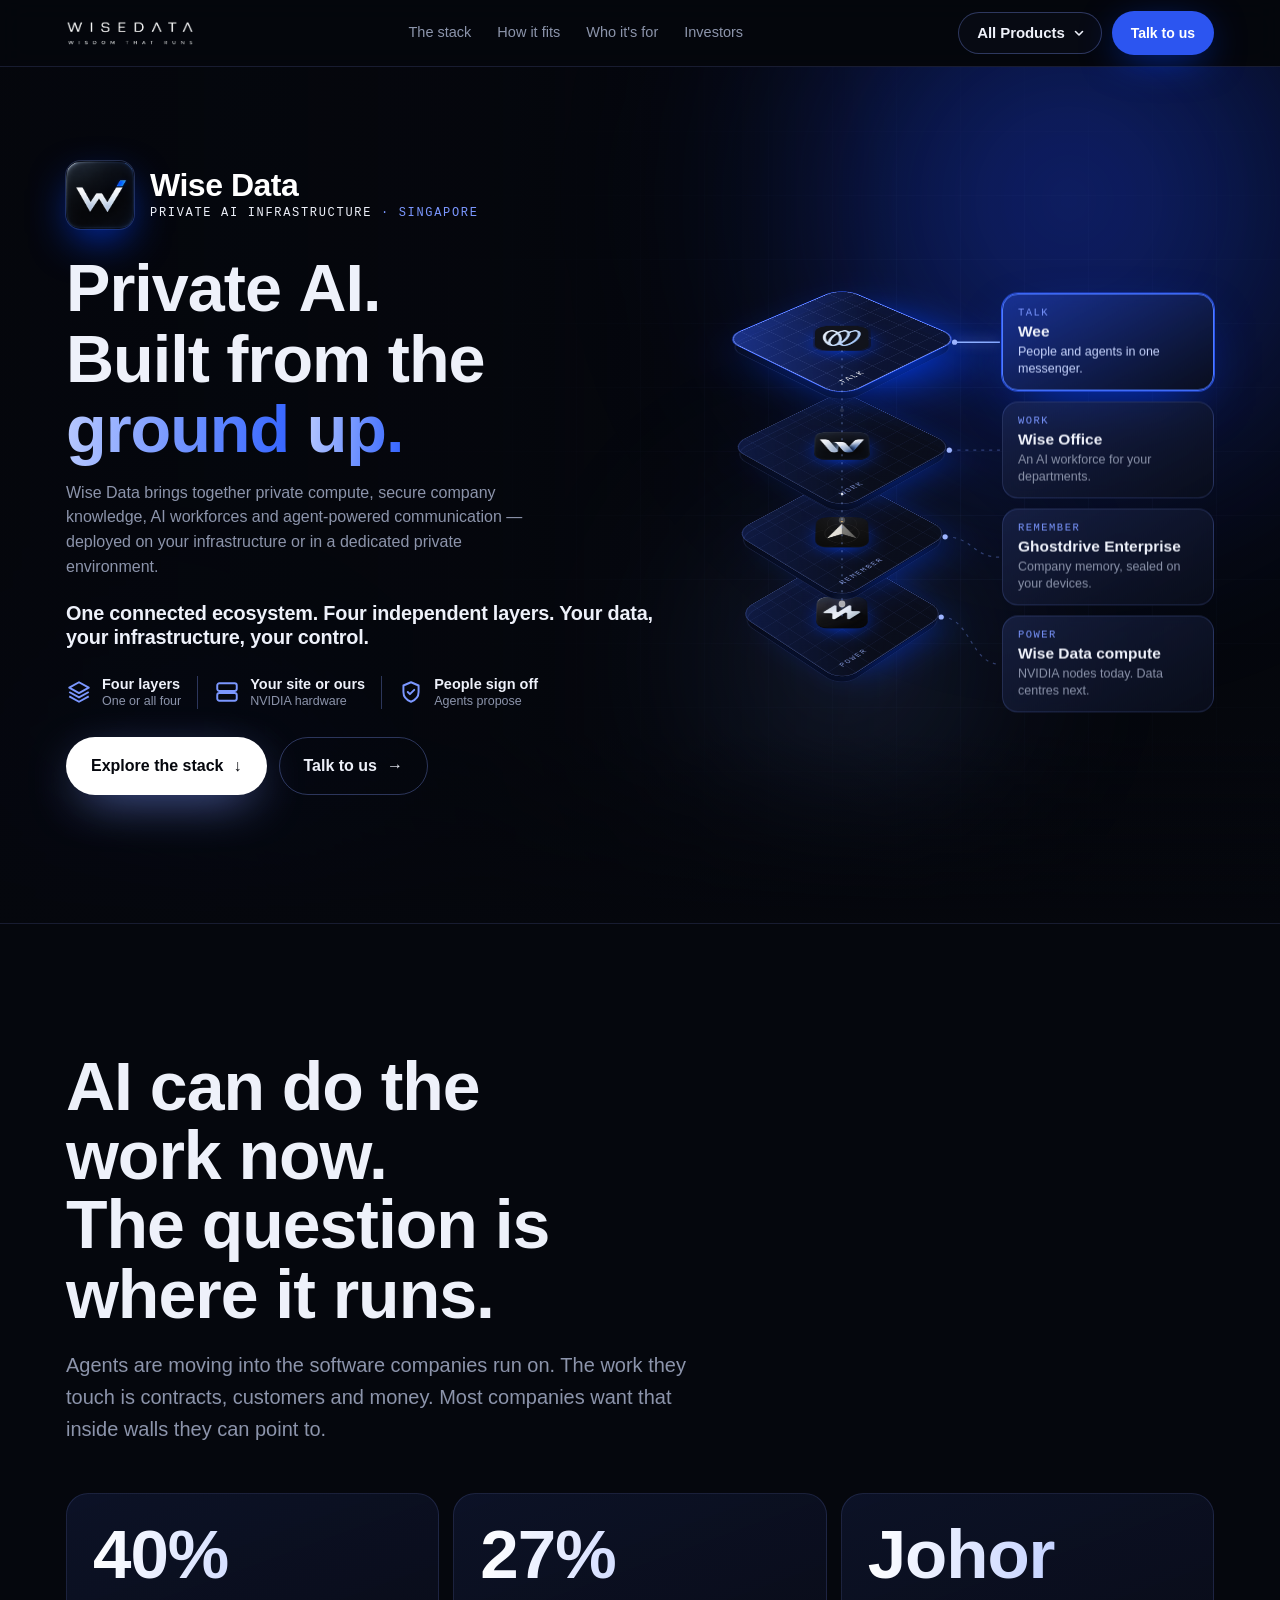
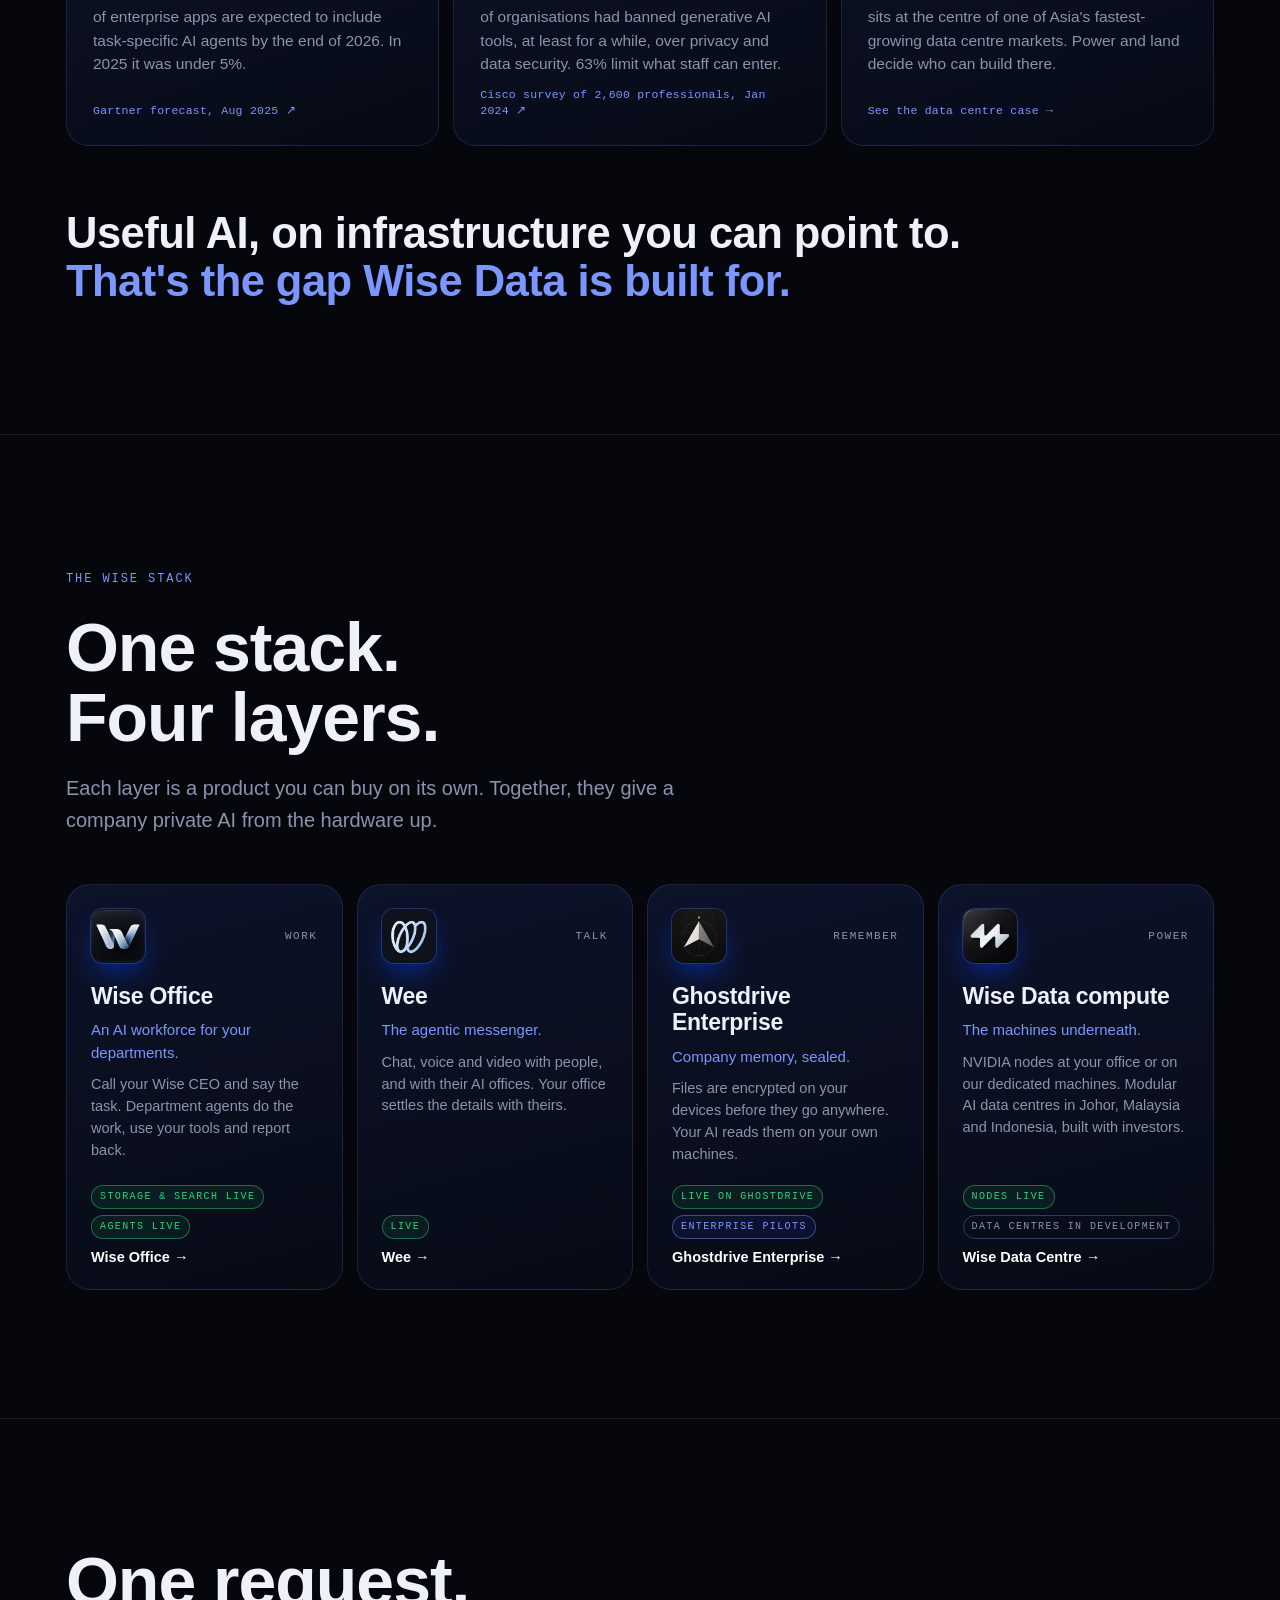
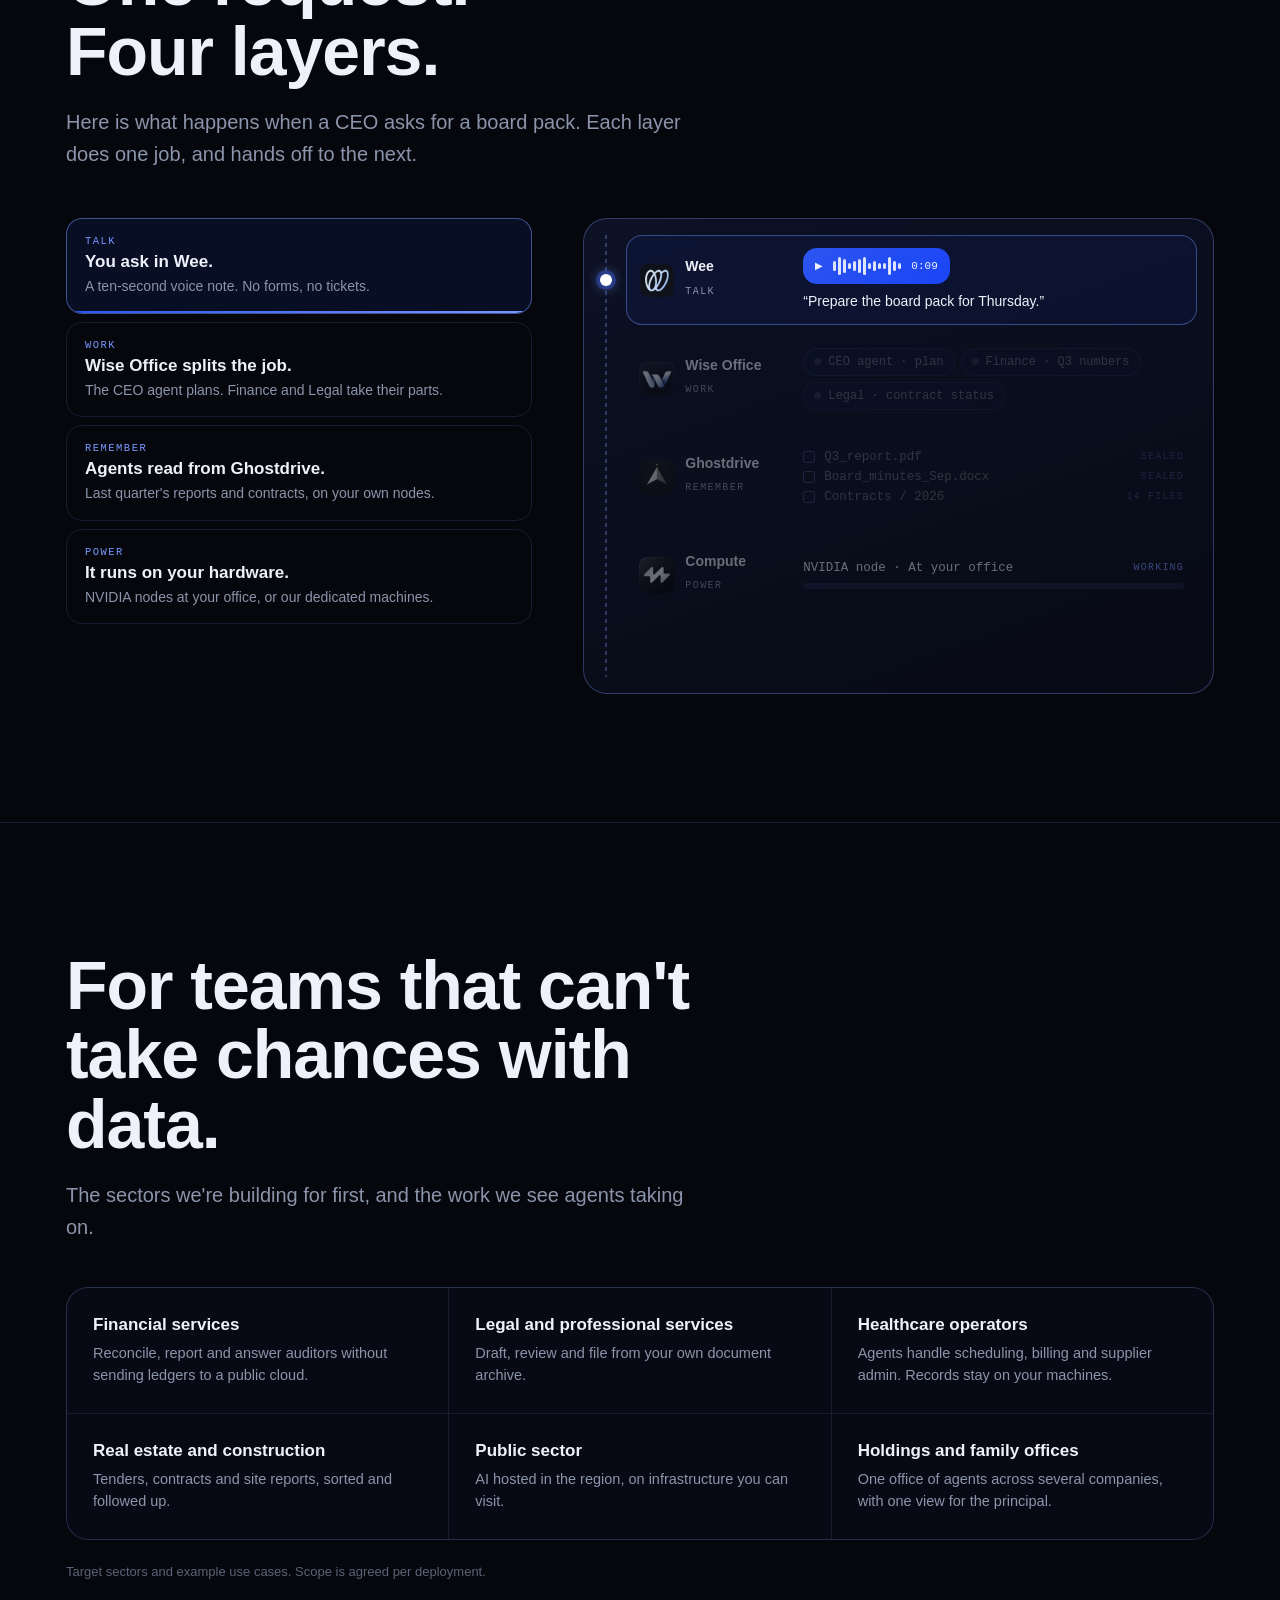
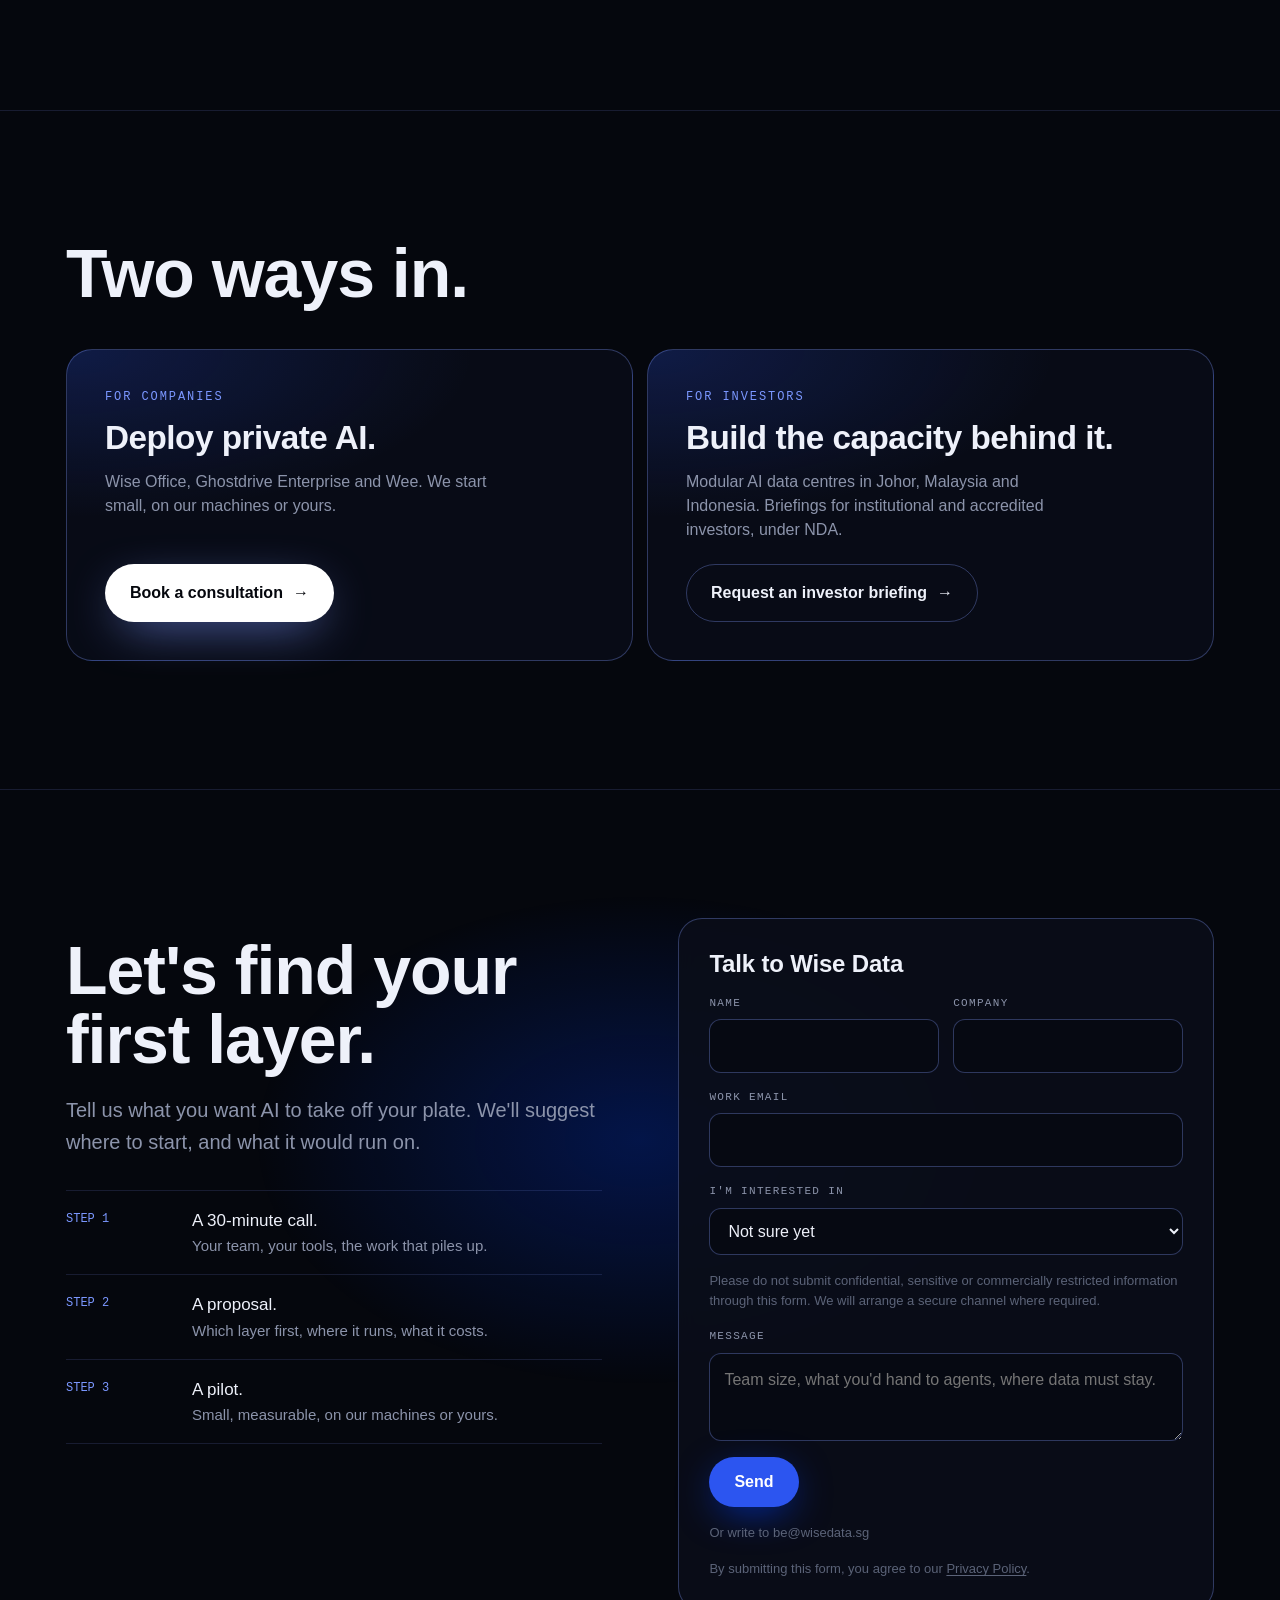
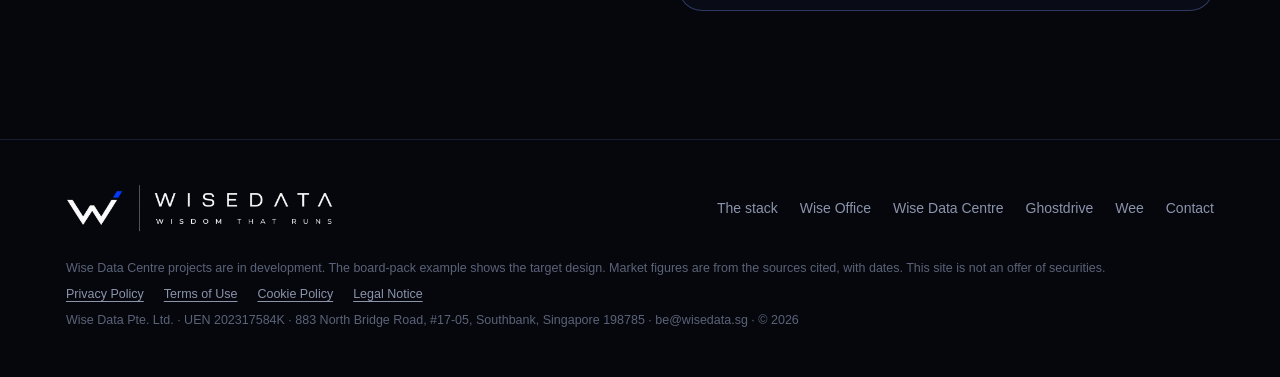
==== wisedata-sg/index.html @ 422a5116 "Data Centre hero description Co-Authored-By: Claude Sonnet 5.5 <noreply@anthropic.com> Claude-Sessio" ====
<!doctype html>
<html lang="en">
<head>
<meta charset="utf-8">
<meta name="viewport" content="width=device-width,initial-scale=1,viewport-fit=cover">
<title>Wise Data</title>
<meta name="description" content="Wise Data builds the Wise Stack: private AI from the hardware up. Wise Office, Ghostdrive Enterprise, Wee and Wise Data Centre. Singapore.">
<meta name="theme-color" content="#05070D">
<link rel="icon" type="image/png" href="/favicon.png">
<link rel="apple-touch-icon" href="/favicon.png">
<meta property="og:title" content="Wise Data · Private AI. From the power to the people.">
<meta property="og:description" content="Four layers of private AI: compute, company memory, an AI workforce and the agentic messenger.">
<meta property="og:type" content="website">
<meta property="og:url" content="https://wisedata.sg/">
<link rel="canonical" href="https://wisedata.sg/">
<style>html,body{margin:0}body{font-size:14px}img{max-width:100%}[hidden]{display:none!important}</style>
<link rel="preload" href="/fonts/inter-tight-1bf6b3.woff2" as="font" type="font/woff2" crossorigin>
<link rel="stylesheet" href="/fonts/fonts.css">
<style>
/* Layout concept: zoom out. Start with one phone call to one department, then pull back layer by layer: the messenger, the department agents, the network between companies, the machine underneath, the money. */
:root{
  color-scheme: dark;
  --ink:#05070D; --panel:#0A0E19; --panel-2:#0E1324; --line:rgba(132,156,255,.15); --line-strong:rgba(132,156,255,.32);
  --fg:#EEF1FA; --muted:#8C94AB; --dim:#5B6378;
  --blue:#2C55F0; --electric:#013FFD; --blue-hi:#7B97FF; --live:#2BD576; --warn:#E2677A;
  --f-display:"Inter Tight","Helvetica Neue",Arial,sans-serif;
  --f-body:"IBM Plex Sans","Helvetica Neue",Arial,sans-serif;
  --f-mono:"IBM Plex Mono",ui-monospace,Menlo,monospace;
  --max:1180px;
}
*{box-sizing:border-box}
html{scroll-behavior:smooth;background:var(--ink)}
body{background:var(--ink);color:var(--fg);font-family:var(--f-body);font-size:17px;line-height:1.6;-webkit-font-smoothing:antialiased;overflow-x:hidden}
body::before{content:"";position:fixed;inset:0 0 auto;height:env(safe-area-inset-top,0px);z-index:60;background:var(--ink)}
a{color:inherit}
::selection{background:var(--blue);color:#fff}
:focus-visible{outline:2px solid var(--blue-hi);outline-offset:3px;border-radius:4px}
.wrap{max-width:var(--max);margin:0 auto;padding-left:max(16px,env(safe-area-inset-left,0px));padding-right:max(16px,env(safe-area-inset-right,0px))}
section{position:relative}
.band{padding-block:clamp(84px,10vw,140px)}
.bt{border-top:1px solid var(--line)}
.eyebrow{font-family:var(--f-mono);font-size:12px;letter-spacing:.16em;text-transform:uppercase;color:var(--blue-hi);display:flex;gap:12px;align-items:center}
.eyebrow .lvl{color:var(--dim)}
h1,h2,h3{font-family:var(--f-display);text-wrap:balance;margin:0;letter-spacing:-0.0125em}
h2{font-size:clamp(38px,5.4vw,68px);line-height:1.02;font-weight:600;margin-top:18px;max-width:18ch}
h3{font-size:21px;line-height:1.25;font-weight:600;letter-spacing:-0.0075em}
p{margin:0}
.lede{font-size:clamp(18px,1.6vw,20px);color:var(--muted);max-width:56ch;margin-top:20px}
.lede b{color:var(--fg);font-weight:500}
.fine{font-size:13px;color:var(--dim)}
.chip{font-family:var(--f-mono);font-size:10.5px;letter-spacing:.12em;padding:4px 8px 3px;border-radius:999px;white-space:nowrap;display:inline-flex;align-items:center;gap:6px;line-height:1;color:var(--blue-hi);background:rgba(44,85,240,.12);border:1px solid rgba(123,151,255,.4)}
.btn{display:inline-flex;align-items:center;gap:10px;font-family:var(--f-display);font-weight:600;font-size:16px;padding:15px 24px;border-radius:999px;text-decoration:none;border:1px solid transparent;cursor:pointer;transition:transform .25s,background .25s,box-shadow .25s,border-color .25s;background:none;color:var(--fg)}
.btn-primary{background:var(--blue);color:#fff;box-shadow:0 10px 40px -10px rgba(1,63,253,.8)}
.btn-primary:hover{background:var(--electric);transform:translateY(-2px);box-shadow:0 0 0 6px rgba(44,85,240,.18),0 16px 50px -10px rgba(1,63,253,.9)}
.btn-ghost{border-color:var(--line-strong)}
.btn-ghost:hover{border-color:var(--blue-hi);transform:translateY(-2px)}

/* nav */
.nav{position:sticky;top:env(safe-area-inset-top,0px);z-index:50;backdrop-filter:blur(14px) saturate(140%);-webkit-backdrop-filter:blur(14px) saturate(140%);background:rgba(5,7,13,.74);border-bottom:1px solid var(--line)}
.nav .wrap{display:flex;align-items:center;justify-content:space-between;height:66px;gap:20px}
.brand{display:flex;text-decoration:none;min-width:0}
.logo{display:block;height:34px;width:auto;max-width:100%}
.links{display:flex;gap:26px;font-size:14.5px}
.links a{text-decoration:none;color:var(--muted);transition:color .2s}
.links a:hover{color:var(--fg)}
.nav .btn{padding:10px 18px;font-size:14px;flex:0 0 auto}
@media (max-width:900px){.links{display:none}}
@media (max-width:420px){.logo{height:26px}}

/* hero */
.hero{padding-block:clamp(40px,6vw,84px) clamp(64px,8vw,110px);overflow:hidden}
.hero::before{content:"";position:absolute;right:-10%;top:-25%;width:900px;height:900px;background:radial-gradient(closest-side,rgba(1,63,253,.26),transparent 70%);pointer-events:none}
.hero-grid{display:grid;grid-template-columns:1.1fr .9fr;gap:clamp(32px,5vw,72px);align-items:center;position:relative}
.hero-grid>*{min-width:0}
.hero h1{font-size:clamp(42px,5.6vw,78px);line-height:.99;font-weight:600;letter-spacing:-0.015em;margin-top:20px}
.glow{background:linear-gradient(100deg,#fff 5%,var(--blue-hi) 55%,var(--electric) 100%);-webkit-background-clip:text;background-clip:text;color:transparent}
.names{margin-top:26px;display:flex;flex-wrap:wrap;gap:8px}
.names span{font-family:var(--f-display);font-size:14px;font-weight:500;padding:7px 12px;border-radius:999px;border:1px solid var(--line-strong);background:rgba(44,85,240,.08)}
.names span b{color:var(--blue-hi);font-weight:600}
.cta{display:flex;flex-wrap:wrap;gap:12px;margin-top:34px}
@media (max-width:940px){.hero-grid{grid-template-columns:1fr}}

/* phone */
.phone-wrap{display:grid;justify-items:center;gap:16px}
.phone{width:min(100%,340px);aspect-ratio:340/660;max-width:100%;border-radius:46px;padding:12px;background:linear-gradient(160deg,#1B2240,#090C16);border:1px solid rgba(132,156,255,.35);box-shadow:0 50px 120px -40px rgba(1,63,253,.7),inset 0 0 0 1px rgba(255,255,255,.04)}
.screen{width:100%;height:100%;border-radius:36px;background:#070A13;overflow:hidden;display:flex;flex-direction:column;position:relative}
.notch{position:absolute;top:10px;left:50%;transform:translateX(-50%);width:96px;height:26px;border-radius:20px;background:#000;z-index:5}
.s-head{padding:46px 16px 12px;display:flex;align-items:center;gap:10px;border-bottom:1px solid var(--line)}
.s-av{width:36px;height:36px;border-radius:11px;background:var(--blue);display:grid;place-items:center;font-family:var(--f-display);font-weight:600;font-size:14px;color:#fff;box-shadow:0 0 16px rgba(44,85,240,.6);flex:0 0 auto}
.s-av.ext{background:#3A2F6B}
.s-who b{display:block;font-family:var(--f-display);font-size:15px;font-weight:600}
.s-who span{font-size:11.5px;color:var(--live);font-family:var(--f-mono)}
.s-call{margin-left:auto;display:flex;gap:6px}
.s-call i{width:30px;height:30px;border-radius:50%;background:#141B33;display:grid;place-items:center}
.s-call svg{width:14px;height:14px}
.callbar{display:none;align-items:center;gap:10px;padding:8px 14px;background:rgba(43,213,118,.12);border-bottom:1px solid rgba(43,213,118,.3);font-family:var(--f-mono);font-size:11.5px;color:var(--live)}
.callbar.on{display:flex}
.wave{display:flex;gap:2px;align-items:center;height:14px;margin-left:auto}
.wave i{width:2px;background:var(--live);border-radius:2px;height:4px}
@media (prefers-reduced-motion:no-preference){.wave i{animation:wv .9s ease-in-out infinite}.wave i:nth-child(2){animation-delay:.1s}.wave i:nth-child(3){animation-delay:.2s}.wave i:nth-child(4){animation-delay:.3s}.wave i:nth-child(5){animation-delay:.4s}.wave i:nth-child(6){animation-delay:.5s}}
@keyframes wv{50%{height:14px}}
.msgs{flex:1;padding:14px 12px;display:flex;flex-direction:column;gap:8px;overflow:hidden;justify-content:flex-end}
.m{max-width:84%;padding:9px 12px;border-radius:16px;font-size:13.5px;line-height:1.4;animation:pop .35s cubic-bezier(.2,.7,.1,1) both}
.m.me{align-self:flex-end;background:var(--blue);color:#fff;border-bottom-right-radius:5px}
.m.ag{align-self:flex-start;background:#141B33;border:1px solid var(--line);border-bottom-left-radius:5px}
.m.voice::before{content:"🎙 ";font-size:11px;opacity:.7}
.m .from{display:block;font-family:var(--f-mono);font-size:10px;color:var(--blue-hi);margin-bottom:2px}
.m.sys{align-self:center;font-family:var(--f-mono);font-size:10.5px;color:var(--dim);padding:2px 8px;background:none}
.card{align-self:flex-start;width:88%;border-radius:14px;border:1px solid var(--line-strong);background:linear-gradient(160deg,#121A35,#0B1020);padding:12px;animation:pop .35s cubic-bezier(.2,.7,.1,1) both}
.card .ct{font-family:var(--f-mono);font-size:10px;letter-spacing:.12em;color:var(--live)}
.card b{display:block;font-family:var(--f-display);font-size:14.5px;margin-top:4px}
.card span{display:block;font-size:12.5px;color:var(--muted);margin-top:2px}
.card .acts{display:flex;gap:6px;margin-top:10px}
.card .acts em{font-style:normal;font-family:var(--f-display);font-size:12px;font-weight:600;padding:6px 12px;border-radius:999px;border:1px solid var(--line-strong)}
.card .acts em.p{background:var(--blue);border-color:var(--blue);color:#fff}
.typing{align-self:flex-start;display:flex;gap:4px;padding:10px 12px;border-radius:16px;background:#141B33}
.typing i{width:6px;height:6px;border-radius:50%;background:var(--muted);animation:bl 1s infinite}
.typing i:nth-child(2){animation-delay:.15s}.typing i:nth-child(3){animation-delay:.3s}
@keyframes bl{50%{opacity:.25}}
@keyframes pop{from{transform:translateY(8px) scale(.98);opacity:.2}to{transform:none;opacity:1}}
.incoming{position:absolute;inset:0;z-index:4;background:radial-gradient(80% 60% at 50% 35%,rgba(44,85,240,.45),#070A13 70%);display:none;flex-direction:column;align-items:center;justify-content:center;gap:10px;text-align:center;padding:30px}
.incoming.on{display:flex}
.incoming .big{width:84px;height:84px;border-radius:26px;background:var(--blue);display:grid;place-items:center;font-family:var(--f-display);font-weight:600;font-size:30px;color:#fff;box-shadow:0 0 0 0 rgba(44,85,240,.6);animation:ring 1.4s infinite}
@keyframes ring{0%{box-shadow:0 0 0 0 rgba(44,85,240,.6)}70%{box-shadow:0 0 0 24px rgba(44,85,240,0)}100%{box-shadow:0 0 0 0 rgba(44,85,240,0)}}
.incoming b{font-family:var(--f-display);font-size:22px}
.incoming span{font-size:13px;color:var(--muted)}
.incoming .btns{display:flex;gap:40px;margin-top:30px}
.incoming .btns i{width:56px;height:56px;border-radius:50%;display:grid;place-items:center}
.incoming .btns i.no{background:var(--warn)}.incoming .btns i.yes{background:var(--live)}
.incoming .btns svg{width:22px;height:22px}
.s-input{margin:0 10px 12px;padding:10px 14px;border-radius:999px;background:#0F1424;border:1px solid var(--line);font-size:12.5px;color:var(--dim);display:flex;justify-content:space-between}
.scenes{display:flex;gap:6px;flex-wrap:wrap;justify-content:center}
.scenes button{all:unset;cursor:pointer;font-family:var(--f-mono);font-size:11px;letter-spacing:.08em;padding:7px 11px;border-radius:999px;border:1px solid var(--line);color:var(--muted);transition:all .2s}
.scenes button[aria-pressed="true"]{border-color:var(--blue);color:#fff;background:rgba(44,85,240,.2)}
.scenes button:focus-visible{outline:2px solid var(--blue-hi);outline-offset:2px}

/* layer 1: four ways */
.ways{margin-top:clamp(44px,5vw,64px);display:grid;grid-template-columns:repeat(4,1fr);gap:14px}
.way{border:1px solid var(--line);border-radius:20px;padding:22px 20px;background:var(--panel);display:grid;gap:14px;align-content:start}
.way .k{font-family:var(--f-mono);font-size:11px;letter-spacing:.12em;color:var(--blue-hi);text-transform:uppercase}
.way h3{font-size:19px}
.mini{display:grid;gap:6px}
.mini span{font-size:13px;line-height:1.4;padding:7px 10px;border-radius:12px;max-width:92%}
.mini .me{justify-self:end;background:var(--blue);color:#fff;border-bottom-right-radius:4px}
.mini .ag{justify-self:start;background:#141B33;border:1px solid var(--line);border-bottom-left-radius:4px}
.mini .ag2{justify-self:end;background:#1D1840;border:1px solid rgba(160,140,255,.25);border-bottom-right-radius:4px}
.mini em{font-style:normal;font-family:var(--f-mono);font-size:10px;color:var(--blue-hi);display:block}
.big-line{margin-top:48px;font-family:var(--f-display);font-size:clamp(24px,3vw,38px);font-weight:600;letter-spacing:-0.01em;line-height:1.15;max-width:26ch}
.big-line span{color:var(--dim)}
@media (max-width:1000px){.ways{grid-template-columns:1fr 1fr}}
@media (max-width:560px){.ways{grid-template-columns:1fr}}

/* layer 2: departments */
.org{display:grid;grid-template-columns:1fr 1fr;gap:clamp(32px,5vw,72px);align-items:center;margin-top:clamp(44px,5vw,64px)}
.org>*{min-width:0}
.orgviz{border:1px solid var(--line);border-radius:24px;background:radial-gradient(70% 70% at 50% 50%,rgba(44,85,240,.14),rgba(5,7,13,.9));overflow:hidden}
.orgviz svg{display:block;width:100%;height:auto}
@media (prefers-reduced-motion:no-preference){.orb{animation:spin 14s linear infinite;transform-box:fill-box;transform-origin:center}.orb.r{animation-direction:reverse;animation-duration:18s}.flowl{animation:dash 1.2s linear infinite}}
@keyframes spin{to{transform:rotate(360deg)}}
@keyframes dash{to{stroke-dashoffset:-14}}
.pts{display:grid;gap:0;border-top:1px solid var(--line)}
.pts div{padding:20px 0;border-bottom:1px solid var(--line);display:grid;gap:4px}
.pts b{font-family:var(--f-display);font-size:20px;font-weight:600;letter-spacing:-0.0075em}
.pts span{color:var(--muted);font-size:16px}
@media (max-width:900px){.org{grid-template-columns:1fr}}

/* layer 3: network */
.net{margin-top:clamp(44px,5vw,64px);border:1px solid var(--line);border-radius:24px;background:radial-gradient(60% 80% at 50% 50%,rgba(44,85,240,.12),rgba(5,7,13,.92));overflow-x:auto}
.net svg{display:block;width:100%;min-width:620px;height:auto}
.net-ex{margin-top:16px;display:grid;grid-template-columns:repeat(3,1fr);gap:14px}
.net-ex div{border:1px solid var(--line);border-radius:16px;padding:18px 18px;background:var(--panel)}
.net-ex .k{font-family:var(--f-mono);font-size:11px;letter-spacing:.12em;color:var(--blue-hi);text-transform:uppercase}
.net-ex p{margin-top:8px;font-size:15.5px}
@media (max-width:820px){.net-ex{grid-template-columns:1fr}}

/* layer 4: compare */
.cmp{margin-top:clamp(40px,5vw,56px);border:1px solid var(--line);border-radius:22px;overflow:hidden}
.cr{display:grid;grid-template-columns:.8fr 1fr 1.2fr}
.cr>div{padding:16px 22px;min-width:0;font-size:15.5px}
.cr>div+div{border-left:1px solid var(--line)}
.cr+.cr{border-top:1px solid var(--line)}
.cr .k{font-family:var(--f-mono);font-size:11.5px;letter-spacing:.08em;color:var(--dim);text-transform:uppercase;padding-top:19px}
.cr .o{color:var(--muted)}
.cr .w{color:var(--fg);background:linear-gradient(90deg,rgba(44,85,240,.12),transparent)}
.cr.h>div{font-family:var(--f-mono);font-size:11px;letter-spacing:.14em;text-transform:uppercase;padding-block:14px}
.cr.h .w{color:var(--blue-hi)}
@media (max-width:700px){.cr{grid-template-columns:1fr 1fr}.cr .k{grid-column:1/-1;padding-bottom:0;border-left:0}.cr>div:nth-child(2){border-left:0}.cr.h .k{display:none}}

/* layer 5: stack */
.stk{display:grid;grid-template-columns:1fr 1fr;gap:clamp(32px,5vw,72px);align-items:center;margin-top:clamp(44px,5vw,64px)}
.stk>*{min-width:0}
.bldg{position:relative;border:1.5px dashed rgba(123,151,255,.45);border-radius:26px;padding:44px 22px 22px;display:grid;gap:12px}
.bldg .tag{position:absolute;top:-11px;left:22px;font-family:var(--f-mono);font-size:11px;letter-spacing:.16em;color:var(--blue-hi);background:var(--ink);padding:0 8px}
.slab{border-radius:16px;padding:18px 20px;display:grid;grid-template-columns:auto 1fr;gap:4px 16px;align-items:center;border:1px solid var(--line-strong);background:linear-gradient(90deg,rgba(44,85,240,.16),rgba(10,14,25,.6));position:relative}
.slab .n{grid-row:span 2;font-family:var(--f-mono);font-size:11px;color:var(--blue-hi);letter-spacing:.1em}
.slab b{font-family:var(--f-display);font-size:19px;font-weight:600}
.slab span{font-size:14.5px;color:var(--muted)}
.slab.hw{background:linear-gradient(90deg,rgba(1,63,253,.35),rgba(10,14,25,.6));box-shadow:0 20px 60px -30px rgba(1,63,253,.9)}
.slab+.slab::before{content:"";position:absolute;left:50%;top:-12px;width:1px;height:12px;background:var(--blue-hi)}
.out{margin-top:18px;display:flex;align-items:center;gap:12px;font-size:14px;color:var(--muted)}
.out i{width:44px;height:0;border-top:1.5px dashed var(--dim);position:relative}
.out i::after{content:"✕";position:absolute;right:-6px;top:-12px;color:var(--warn);font-style:normal;font-size:13px}
@media (max-width:900px){.stk{grid-template-columns:1fr}}

/* calculator */
.calc{margin-top:clamp(40px,5vw,60px);display:grid;grid-template-columns:1.15fr .85fr;gap:18px;align-items:start}
.calc>*{min-width:0}
.cbox{border:1px solid var(--line-strong);border-radius:24px;background:var(--panel);padding:26px}
.cbox h3{font-size:18px}
.cbox .sub{font-size:14px;color:var(--muted);margin-top:4px}
.dchips{display:flex;flex-wrap:wrap;gap:8px;margin-top:16px}
.dchips button{all:unset;box-sizing:border-box;cursor:pointer;padding:9px 14px;border-radius:999px;border:1px solid var(--line);font-family:var(--f-display);font-size:14px;font-weight:500;color:var(--muted);transition:all .2s}
.dchips button[aria-pressed="true"]{background:var(--blue);border-color:var(--blue);color:#fff}
.dchips button:focus-visible{outline:2px solid var(--blue-hi);outline-offset:2px}
.rows{margin-top:20px;display:grid;gap:10px}
.row{display:grid;grid-template-columns:1fr auto auto;gap:14px;align-items:center;padding:14px 16px;border-radius:14px;background:#070A13;border:1px solid var(--line)}
.row .nm b{display:block;font-family:var(--f-display);font-size:16px;font-weight:600}
.row .nm span{font-size:12.5px;color:var(--muted)}
.step{display:flex;align-items:center;border:1px solid var(--line-strong);border-radius:999px;overflow:hidden}
.step button{all:unset;cursor:pointer;width:30px;height:30px;display:grid;place-items:center;color:var(--fg);font-size:16px}
.step button:hover{background:#141B33}
.step button:focus-visible{outline:2px solid var(--blue-hi)}
.step output{min-width:34px;text-align:center;font-family:var(--f-mono);font-size:14px}
.sal{display:flex;align-items:center;gap:6px;font-family:var(--f-mono);font-size:13px;color:var(--muted)}
.sal input{width:84px;font:inherit;font-size:14px;color:var(--fg);background:#0F1424;border:1px solid var(--line-strong);border-radius:10px;padding:6px 8px;text-align:right}
.sal input:focus{outline:none;border-color:var(--blue)}
.rowhead{display:grid;grid-template-columns:1fr auto auto;gap:14px;padding:0 16px;font-family:var(--f-mono);font-size:10.5px;letter-spacing:.1em;color:var(--dim);text-transform:uppercase;margin-top:18px}
.rowhead span:nth-child(2){width:96px;text-align:center}.rowhead span:nth-child(3){width:120px;text-align:right}
.rng{margin-top:22px;display:grid;gap:10px}
.rng .top{display:flex;justify-content:space-between;align-items:baseline;gap:10px}
.rng label{font-size:15px}
.rng output{font-family:var(--f-mono);font-size:15px}
input[type=range]{-webkit-appearance:none;appearance:none;width:100%;height:4px;border-radius:4px;background:linear-gradient(90deg,var(--blue) var(--p,30%),#1A2140 var(--p,30%));outline:none}
input[type=range]::-webkit-slider-thumb{-webkit-appearance:none;width:20px;height:20px;border-radius:50%;background:#fff;border:4px solid var(--blue);cursor:pointer;box-shadow:0 0 0 6px rgba(44,85,240,.18)}
input[type=range]::-moz-range-thumb{width:14px;height:14px;border-radius:50%;background:#fff;border:4px solid var(--blue);cursor:pointer}
.seg{margin-top:22px;display:grid;grid-template-columns:1fr 1fr;gap:6px;padding:4px;border-radius:14px;background:#070A13;border:1px solid var(--line)}
.seg button{all:unset;box-sizing:border-box;cursor:pointer;padding:10px 12px;border-radius:10px;text-align:center;font-size:13.5px;color:var(--muted)}
.seg button b{display:block;font-family:var(--f-display);font-size:14.5px;color:var(--fg);font-weight:600}
.seg button[aria-pressed="true"]{background:#16204A;box-shadow:inset 0 0 0 1px var(--blue)}
.seg button:focus-visible{outline:2px solid var(--blue-hi)}
.res{position:sticky;top:92px;border:1px solid var(--line-strong);border-radius:24px;background:linear-gradient(170deg,#0F1736,#0A0E19 60%);padding:26px;display:grid;gap:18px;box-shadow:0 40px 100px -50px rgba(1,63,253,.8)}
.res .k{font-size:13.5px;color:var(--muted)}
.res .v{font-family:var(--f-display);font-size:clamp(30px,3.4vw,42px);font-weight:600;letter-spacing:-0.0125em;line-height:1.05;font-variant-numeric:tabular-nums}
.res .v small{font-size:.42em;color:var(--muted);font-weight:500;letter-spacing:0;margin-left:4px}
.pair{display:grid;grid-template-columns:1fr 1fr;gap:16px}
.bars{display:grid;gap:10px}
.bar{display:grid;gap:5px}
.bar .lab{display:flex;justify-content:space-between;font-size:13px;color:var(--muted);font-variant-numeric:tabular-nums}
.bar .tr{height:12px;border-radius:6px;background:#141B33;overflow:hidden}
.bar .fl{height:100%;border-radius:6px;transition:width .6s cubic-bezier(.2,.7,.1,1)}
.bar.a .fl{background:linear-gradient(90deg,#5B6378,#8C94AB)}
.bar.b .fl{background:linear-gradient(90deg,var(--blue),var(--blue-hi))}
.team{display:flex;flex-wrap:wrap;gap:6px}
.team span{font-family:var(--f-display);font-size:13px;font-weight:600;padding:6px 10px;border-radius:999px;background:rgba(44,85,240,.18);border:1px solid rgba(123,151,255,.4)}
.ratio{padding:14px 16px;border-radius:14px;background:rgba(5,7,13,.6);border:1px solid var(--line);font-size:15px}
.ratio b{font-family:var(--f-display);font-size:22px;color:#fff}
.cnote{font-size:12.5px;color:var(--dim);line-height:1.5}
.cnote a{color:var(--muted)}
@media (max-width:980px){.calc{grid-template-columns:1fr}.res{position:static}}
@media (max-width:560px){.row{grid-template-columns:1fr 1fr;gap:10px}.row .nm{grid-column:1/-1}.rowhead{display:none}.pair{grid-template-columns:1fr}}

/* v7 additions */
.pair>div{min-width:0}
.pair .v{font-size:clamp(24px,2.4vw,32px)}
.pair .v small{display:block;margin:3px 0 0}
.pkg .pr{font-size:clamp(24px,2.3vw,30px)}
.three{margin-top:clamp(40px,5vw,60px);display:grid;grid-template-columns:repeat(3,1fr);gap:14px}
.three>div{border:1px solid var(--line);border-radius:22px;padding:28px 24px;background:linear-gradient(180deg,rgba(44,85,240,.1),rgba(10,14,25,.6) 60%);display:grid;gap:10px;align-content:start}
.three h3{font-size:24px;letter-spacing:-0.01em}
.three p{color:var(--muted);font-size:16px}
.tags{margin-top:22px;display:flex;flex-wrap:wrap;gap:8px}
.tags span{font-family:var(--f-mono);font-size:11.5px;letter-spacing:.08em;text-transform:uppercase;padding:7px 12px;border-radius:999px;border:1px solid var(--line-strong);color:var(--muted)}
@media (max-width:900px){.three{grid-template-columns:1fr}}

.sh{font-family:var(--f-mono);font-size:12px;letter-spacing:.14em;text-transform:uppercase;color:var(--blue-hi);margin-top:clamp(44px,5vw,64px)}
.sh+.calc,.sh+.cred,.sh+.dd-wrap{margin-top:16px}

/* segmented variants */
.seg.c3{grid-template-columns:repeat(3,1fr)}
.seg.c4{grid-template-columns:repeat(4,1fr)}
.seg.tog{margin-top:0;grid-template-columns:auto auto;width:max-content;max-width:100%}
.seg.tog button{padding:8px 14px;font-family:var(--f-display);font-weight:600;color:var(--fg)}
@media (max-width:640px){.seg.c4{grid-template-columns:1fr 1fr}.seg.c3{grid-template-columns:1fr}}

/* chart boxes */
.chartbox{margin-top:clamp(36px,4vw,52px);border:1px solid var(--line-strong);border-radius:24px;background:var(--panel);padding:26px}
.calc+.chartbox{margin-top:18px}
.chead{display:flex;flex-wrap:wrap;gap:16px;justify-content:space-between;align-items:flex-start}
.chead>*{min-width:0}
.chead .seg:not(.tog){margin-top:0;flex:1 1 380px;max-width:560px}
.chartbox svg{display:block;width:100%;height:auto;margin-top:16px;overflow:visible}
.chartbox .sub b{color:var(--fg);font-weight:500}
.legend{display:flex;gap:18px;flex-wrap:wrap;font-size:13.5px;color:var(--muted);margin-top:10px}
.legend i{display:inline-block;width:10px;height:10px;border-radius:3px;margin-right:6px;vertical-align:-1px}
.gl{stroke:rgba(132,156,255,.14);stroke-width:1}
.ax{fill:#5B6378;font-family:var(--f-mono);font-size:11px}

.phz{margin-top:14px;display:grid;grid-template-columns:repeat(5,1fr);gap:14px}
.phz>div{border-top:2px solid var(--blue);padding-top:14px}
.phz .n{font-family:var(--f-mono);font-size:11px;color:var(--blue-hi);letter-spacing:.12em}
.phz b{display:block;font-family:var(--f-display);font-size:18px;margin-top:6px;font-weight:600;letter-spacing:-.01em}
.phz span.s{display:block;color:var(--muted);font-size:14.5px;margin-top:4px}
@media (max-width:1000px){.phz{grid-template-columns:1fr 1fr}}
@media (max-width:560px){.phz{grid-template-columns:1fr}}

.whynow{margin-top:clamp(56px,6vw,84px)}
.whynow h3{font-size:clamp(26px,3.2vw,40px);line-height:1.1;font-weight:600;letter-spacing:-0.01em;max-width:24ch}
.stats{margin-top:26px;display:grid;grid-template-columns:repeat(3,1fr);gap:14px}
.stats>div{border:1px solid var(--line);border-radius:20px;padding:24px;background:var(--panel);display:grid;gap:8px;align-content:start}
.stats b{font-family:var(--f-display);font-size:clamp(44px,5vw,64px);font-weight:600;letter-spacing:-0.0125em;line-height:1;color:#fff}
.stats span{color:var(--muted);font-size:15.5px}
.stats em{font-style:normal;font-family:var(--f-mono);font-size:11px;letter-spacing:.06em;color:var(--dim)}
.wn-note{margin-top:18px;max-width:66ch;color:var(--muted)}
@media (max-width:900px){.stats{grid-template-columns:1fr}}

/* packages */
.pkgs{margin-top:clamp(36px,4vw,52px);display:grid;grid-template-columns:repeat(3,1fr);gap:14px;align-items:stretch}
.pkg{border:1px solid var(--line);border-radius:24px;padding:28px 24px;background:var(--panel);display:grid;gap:14px;align-content:start;min-width:0}
.pkg.hot{border-color:var(--blue);background:linear-gradient(170deg,#0F1736,#0A0E19 70%);box-shadow:0 40px 100px -60px rgba(1,63,253,.9)}
.pkg .k{font-family:var(--f-mono);font-size:11.5px;letter-spacing:.14em;text-transform:uppercase;color:var(--blue-hi);display:flex;justify-content:space-between;align-items:center;gap:8px;flex-wrap:wrap}
.pkg .pr{font-family:var(--f-display);font-size:clamp(26px,2.6vw,34px);font-weight:600;letter-spacing:-0.0125em;line-height:1.05}
.pkg .pr2{color:var(--muted);font-size:14px;margin-top:6px}
.pkg .for{font-size:15px;color:var(--fg)}
.pkg ul{list-style:none;margin:0;padding:0;display:grid;gap:10px}
.pkg li{padding-left:22px;position:relative;font-size:15px;color:var(--muted)}
.pkg li::before{content:"";position:absolute;left:2px;top:.72em;width:10px;height:1.5px;background:var(--blue-hi)}
@media (max-width:980px){.pkgs{grid-template-columns:1fr}}

.cred{margin-top:16px;border:1px solid var(--line);border-radius:20px;overflow:hidden;background:var(--panel)}
.cr2{display:grid;grid-template-columns:1fr .8fr .6fr 2fr;gap:16px;padding:15px 22px;align-items:baseline;font-size:15px}
.cr2+.cr2{border-top:1px solid var(--line)}
.cr2 b{font-family:var(--f-display);font-weight:600}
.cr2 span{color:var(--muted)}
.cr2 .mono{font-family:var(--f-mono);font-size:13px;color:var(--fg)}
@media (max-width:760px){.cr2{grid-template-columns:1fr 1fr;gap:4px 16px}.cr2 span:last-child{grid-column:1/-1}}

/* calculators v7 */
.res{position:static}
.row.r2{grid-template-columns:1fr auto}
.kv{display:grid;gap:8px;font-size:14px;color:var(--muted);border-top:1px solid var(--line);padding-top:14px}
.kv div{display:flex;justify-content:space-between;gap:12px}
.kv b{color:var(--fg);font-weight:500;font-variant-numeric:tabular-nums;text-align:right}
.adv{margin-top:22px;border-top:1px solid var(--line);padding-top:14px}
.adv summary{cursor:pointer;font-size:14px;color:var(--muted)}
.advg{display:grid;gap:12px;margin-top:14px}
.advg label{display:flex;justify-content:space-between;align-items:center;gap:16px;font-size:14px;color:var(--muted)}
.advg .sal input{width:64px}

.dd-wrap{display:grid;gap:10px}
.dd{border:1px solid var(--line);border-radius:16px;background:var(--panel);overflow:hidden}
.dd summary{list-style:none;cursor:pointer;display:flex;justify-content:space-between;gap:12px;padding:16px 20px;font-family:var(--f-display);font-weight:600;font-size:17px;flex-wrap:wrap}
.dd summary::-webkit-details-marker{display:none}
.dd summary .dc{font-family:var(--f-mono);font-size:12.5px;color:var(--muted);font-weight:400}
.dd[open] summary{border-bottom:1px solid var(--line)}
.trow{display:grid;grid-template-columns:1fr 90px 110px;gap:16px;padding:10px 20px;font-size:14.5px}
.trow+.trow{border-top:1px solid var(--line)}
.trow span:nth-child(2),.trow span:nth-child(3){font-family:var(--f-mono);font-size:13px;color:var(--muted);text-align:right}
@media (max-width:520px){.trow{grid-template-columns:1fr auto auto;gap:10px;padding:10px 14px}}

/* v8 additions */
.pchips{margin-top:22px;display:flex;flex-wrap:wrap;gap:8px}
.pchips span{display:inline-flex;align-items:center;gap:8px;font-family:var(--f-mono);font-size:11.5px;letter-spacing:.06em;text-transform:uppercase;padding:8px 12px;border-radius:999px;border:1px solid var(--line-strong);color:var(--fg);background:rgba(44,85,240,.1)}
.pchips svg{width:13px;height:13px;flex:0 0 auto}

/* console */
.cons{margin-top:clamp(36px,4vw,52px);border:1px solid var(--line-strong);border-radius:26px;background:radial-gradient(70% 90% at 50% 0%,rgba(44,85,240,.18),var(--panel) 70%);padding:22px;display:grid;gap:16px}
.cbar{display:flex;align-items:center;gap:14px;padding:14px 18px;border-radius:16px;background:#070A13;border:1px solid var(--line-strong);min-height:62px;flex-wrap:wrap}
.cbar .to{font-family:var(--f-mono);font-size:11.5px;letter-spacing:.08em;color:var(--blue-hi);white-space:nowrap}
.cbar .ctext{font-size:17px;min-height:1.5em;flex:1 1 220px;min-width:0}
.caret{width:2px;height:20px;background:var(--blue-hi);animation:bl 1s steps(2) infinite}
.sendi{font-family:var(--f-display);font-size:13px;font-weight:600;padding:8px 16px;border-radius:999px;border:1px solid var(--line-strong);color:var(--dim);transition:all .25s}
.sendi.on{background:var(--blue);border-color:var(--blue);color:#fff}
.dgrid{display:grid;grid-template-columns:repeat(3,1fr);gap:12px}
.dt{all:unset;box-sizing:border-box;cursor:pointer;border:1px solid var(--line);border-radius:18px;padding:16px;background:#080C18;display:grid;grid-template-columns:auto 1fr auto;gap:6px 12px;align-items:center;transition:border-color .3s,box-shadow .3s,background .3s;min-width:0}
.dt:hover{border-color:var(--line-strong)}
.dt:focus-visible{outline:2px solid var(--blue-hi);outline-offset:2px}
.dt .ic{width:38px;height:38px;border-radius:12px;background:var(--blue);display:grid;place-items:center;font-family:var(--f-display);font-weight:600;font-size:15px;color:#fff}
.dt b{font-family:var(--f-display);font-size:16px;font-weight:600;min-width:0}
.dt .st{font-family:var(--f-mono);font-size:10px;letter-spacing:.12em;color:var(--dim)}
.dt .ln{grid-column:1/-1;font-size:13.5px;color:var(--muted);min-height:2.7em;line-height:1.35}
.dt .pg{grid-column:1/-1;height:3px;border-radius:3px;background:#141B33;overflow:hidden;display:block}
.dt .pg i{display:block;height:100%;width:0;background:linear-gradient(90deg,var(--blue),var(--blue-hi));transition:width .8s}
.dt.work{border-color:var(--blue);box-shadow:0 0 0 1px var(--blue),0 20px 60px -30px rgba(1,63,253,.9);background:#0B1230}
.dt.work .st{color:var(--blue-hi)}
.dt.done .st{color:var(--live)}
.dt.done .pg i{background:var(--live)}
.feed{display:grid;gap:8px;min-height:196px;align-content:start}
.fc{display:grid;grid-template-columns:auto 1fr;gap:12px;align-items:center;padding:12px 16px;border-radius:14px;border:1px solid rgba(43,213,118,.25);background:rgba(43,213,118,.06);animation:pop .4s both}
.fc .ck{width:24px;height:24px;border-radius:50%;background:var(--live);color:#04210f;display:grid;place-items:center;font-weight:700;font-size:13px}
.fc b{display:block;font-size:15px;font-family:var(--f-display);font-weight:600}
.fc span.d{font-size:13.5px;color:var(--muted)}
@media (max-width:900px){.dgrid{grid-template-columns:1fr 1fr}}
@media (max-width:520px){.dgrid{grid-template-columns:1fr}.cons{padding:14px}}

.caps{margin-top:18px;display:grid;grid-template-columns:repeat(3,1fr);gap:14px}
.caps>div{display:grid;gap:6px;align-content:start;padding:20px 4px 0;border-top:1px solid var(--line)}
.caps .n{font-family:var(--f-mono);font-size:12px;color:var(--blue-hi)}
.caps b{font-family:var(--f-display);font-size:20px;font-weight:600;letter-spacing:-0.0075em}
.caps span:last-child{color:var(--muted);font-size:15.5px}
@media (max-width:800px){.caps{grid-template-columns:1fr}}
.priv{margin-top:28px;display:flex;gap:16px;align-items:flex-start;padding:20px 22px;border-radius:18px;border:1px solid var(--line-strong);background:linear-gradient(90deg,rgba(44,85,240,.14),rgba(10,14,25,.5))}
.priv svg{width:26px;height:26px;flex:0 0 auto;margin-top:2px}
.priv p{font-size:16.5px;color:var(--muted);max-width:70ch}
.priv b{color:var(--fg);font-weight:600}

/* calculator v8 */
.res .v.big{font-size:clamp(38px,4.4vw,56px)}
.res .v.big small{font-size:.38em}
.trio{display:grid;grid-template-columns:repeat(3,1fr);gap:14px;border-top:1px solid var(--line);padding-top:16px}
.trio>div{min-width:0}
.trio .v{font-size:clamp(18px,1.7vw,24px)}
.seg.c3.keep{grid-template-columns:repeat(3,1fr)}
.seg.c3.keep button{padding:10px 6px}
@media (max-width:420px){.trio{grid-template-columns:1fr 1fr}}
.trow2{display:grid;grid-template-columns:1fr auto;gap:16px;padding:10px 20px;font-size:14.5px}
.trow2+.trow2{border-top:1px solid var(--line)}
.trow2 span:last-child{font-family:var(--f-mono);font-size:13px;color:var(--muted);text-align:right}

/* why now */
.wait{margin-top:14px;border:1px solid var(--line-strong);border-radius:22px;padding:26px 28px;display:flex;flex-wrap:wrap;gap:20px;align-items:center;justify-content:space-between;background:linear-gradient(90deg,rgba(44,85,240,.2),rgba(10,14,25,.6))}
.wait>div{min-width:0;display:grid;gap:6px}
.wait .k{font-family:var(--f-mono);font-size:11px;letter-spacing:.14em;text-transform:uppercase;color:var(--blue-hi)}
.wait b{font-family:var(--f-display);font-size:clamp(34px,4.4vw,56px);font-weight:600;letter-spacing:-0.0125em;line-height:1}
.wait span:last-child{color:var(--muted);font-size:16px}
.stats{margin-top:clamp(28px,3vw,40px)}

/* roadmap */
.rm{margin-top:clamp(40px,5vw,60px);position:relative;display:grid;grid-template-columns:repeat(4,1fr);gap:22px}
.rm::before{content:"";position:absolute;left:0;right:0;top:10px;height:2px;background:var(--line-strong)}
.rm::after{content:"";position:absolute;left:0;top:10px;height:2px;width:0;background:linear-gradient(90deg,var(--blue),var(--blue-hi));transition:width 2.6s cubic-bezier(.4,0,.2,1)}
.rm.go::after{width:100%}
.rm>div{position:relative;padding-top:44px;display:grid;gap:8px;align-content:start;min-width:0}
.rm>div::before{content:"";position:absolute;left:0;top:0;width:22px;height:22px;border-radius:50%;background:var(--ink);border:2px solid var(--line-strong);transition:background .4s,border-color .4s,box-shadow .4s}
.rm.go>div::before{background:var(--blue);border-color:var(--blue-hi);box-shadow:0 0 0 6px rgba(44,85,240,.2)}
.rm.go>div:nth-child(1)::before{transition-delay:.1s}
.rm.go>div:nth-child(2)::before{transition-delay:.9s}
.rm.go>div:nth-child(3)::before{transition-delay:1.7s}
.rm.go>div:nth-child(4)::before{transition-delay:2.5s}
.rm .w{font-family:var(--f-mono);font-size:12px;letter-spacing:.12em;color:var(--blue-hi)}
.rm h3{font-size:22px}
.rm p{color:var(--muted);font-size:15.5px}
@media (max-width:900px){
  .rm{grid-template-columns:1fr;gap:28px}
  .rm::before{top:0;bottom:0;left:10px;right:auto;width:2px;height:auto}
  .rm::after{top:0;left:10px;width:2px;height:0;transition:height 2.6s cubic-bezier(.4,0,.2,1)}
  .rm.go::after{width:2px;height:100%}
  .rm>div{padding:0 0 0 48px}
}

/* hero fit */
.hero h1{font-size:clamp(40px,4.7vw,62px)}
.hero .names{display:none}
.pchips{margin-top:24px}
.hero .cta{margin-top:26px}

@media (max-width:520px){
  .dgrid{grid-template-columns:1fr 1fr;gap:8px}
  .dt{padding:12px;grid-template-columns:auto 1fr;gap:6px 10px}
  .dt .ic{width:30px;height:30px;border-radius:10px;font-size:13px}
  .dt b{font-size:14px}
  .dt .st{display:none}
  .dt .ln{font-size:12.5px;min-height:3.9em}
  .feed{min-height:176px}
}

/* v9: modes */
.modes{display:grid;grid-template-columns:1fr 1fr;gap:10px;margin-top:16px}
.mode{all:unset;box-sizing:border-box;cursor:pointer;border:1px solid var(--line);border-radius:16px;padding:16px;background:#070A13;display:grid;gap:8px;align-content:start;transition:border-color .2s,background .2s,box-shadow .2s;min-width:0}
.mode:hover{border-color:var(--line-strong)}
.mode[aria-pressed="true"]{border-color:var(--blue);background:#0F1736;box-shadow:inset 0 0 0 1px var(--blue)}
.mode:focus-visible{outline:2px solid var(--blue-hi);outline-offset:2px}
.mode .mt{display:flex;justify-content:space-between;gap:8px;align-items:center;flex-wrap:wrap}
.mode b{font-family:var(--f-display);font-size:17px;font-weight:600}
.mode .md{font-size:13.5px;color:var(--muted);line-height:1.5}
.mode .mp{font-family:var(--f-mono);font-size:12.5px;color:var(--fg)}
@media (max-width:640px){.modes{grid-template-columns:1fr}}
.res .kv{margin-top:-4px}
.res .ratio b{font-size:inherit;color:#fff;font-weight:600}
.res .ratio{line-height:1.55}

/* v10: calculator rows and result cards */
.rowhead span:nth-child(2){width:200px;text-align:left}
.rowhead span:nth-child(3){width:150px;text-align:right}
.ppg{display:flex;align-items:center;gap:8px;min-width:0}
.ppg .pi{flex:0 0 auto}
.unit{font-family:var(--f-mono);font-size:11.5px;color:var(--dim);white-space:nowrap}
.sal .unit{margin-left:2px}
.sal input{width:78px}
.rc{display:grid;gap:10px;padding-bottom:18px;border-bottom:1px solid var(--line)}
.rc:last-of-type{border-bottom:0}
.rn{font-family:var(--f-mono);font-size:11px;letter-spacing:.12em;text-transform:uppercase;color:var(--blue-hi)}
.rc .v{font-size:clamp(26px,2.6vw,34px)}
.rc .v.sm{font-size:clamp(20px,2vw,26px)}
.rc.hl{padding:18px;margin:0 -4px;border:1px solid var(--line-strong);border-radius:18px;background:rgba(44,85,240,.1)}
.rc .pair{gap:14px}
@media (max-width:560px){.row .ppg,.row .sal{justify-self:start}}

/* v12: system map */
.wf{display:grid;grid-template-columns:repeat(5,1fr);margin-top:22px;border:1px solid var(--line);border-radius:18px;background:var(--panel);overflow:hidden}
.wf>div{padding:16px 18px;border-left:1px solid var(--line)}
.wf>div:first-child{border-left:0}
.wf .k{display:block;font-family:var(--f-mono);font-size:10.5px;letter-spacing:.14em;text-transform:uppercase;color:var(--blue-hi);margin-bottom:6px}
.wf .ok .k{color:var(--live)}
.wf p{margin:0;font-size:14px;line-height:1.45;color:var(--muted)}
@media (max-width:980px){.wf{grid-template-columns:1fr}.wf>div{border-left:0;border-top:1px solid var(--line)}.wf>div:first-child{border-top:0}}
.intg{display:grid;grid-template-columns:repeat(3,1fr);gap:14px;margin-top:34px}
.intg>div{display:grid;gap:6px;align-content:start;padding:20px 22px;border:1px solid var(--line);border-radius:18px;background:var(--panel)}
.intg b{font-family:var(--f-display);font-size:19px;font-weight:600}
.intg span{color:var(--muted);font-size:15px}
@media (max-width:980px){.intg{grid-template-columns:1fr 1fr}}
@media (max-width:620px){.intg{grid-template-columns:1fr}}
.scn{margin-top:clamp(28px,3vw,40px);display:flex;flex-wrap:wrap;gap:8px}
.scn button{all:unset;box-sizing:border-box;cursor:pointer;font-family:var(--f-display);font-size:14px;font-weight:500;padding:9px 16px;border-radius:999px;border:1px solid var(--line-strong);color:var(--muted);transition:all .2s}
.scn button:hover{color:var(--fg)}
.scn button[aria-pressed="true"]{background:var(--blue);border-color:var(--blue);color:#fff}
.scn button:focus-visible{outline:2px solid var(--blue-hi);outline-offset:2px}
.smap-box{margin-top:14px;border:1px solid var(--line-strong);border-radius:26px;background:radial-gradient(70% 60% at 50% 0%,rgba(44,85,240,.16),var(--panel) 70%);padding:18px;display:grid;gap:14px;min-width:0}
.mbar{display:flex;align-items:center;gap:14px;padding:14px 18px;border-radius:16px;background:#070A13;border:1px solid var(--line-strong);min-height:58px;flex-wrap:wrap}
.mbar .to{font-family:var(--f-mono);font-size:11.5px;letter-spacing:.08em;color:var(--blue-hi);white-space:nowrap}
.mbar .ctext{font-size:16.5px;min-height:1.5em;flex:1 1 220px;min-width:0}
.smap{overflow-x:auto;-webkit-overflow-scrolling:touch;border-radius:16px}
.smap:focus-visible{outline:2px solid var(--blue-hi)}
.sm{display:block;width:100%;min-width:960px;height:auto}
.swipe{display:none;font-family:var(--f-mono);font-size:11px;color:var(--dim);letter-spacing:.08em}
@media (max-width:980px){.swipe{display:block}}
.sm .rl{font-family:var(--f-mono);font-size:10px;letter-spacing:.16em;fill:#5B6378}
.sm .lk{fill:none;stroke:rgba(132,156,255,.28);stroke-width:1.4;stroke-dasharray:3 6;animation:flow 1.8s linear infinite}
.sm .lk.soft{stroke:rgba(132,156,255,.16)}
@keyframes flow{to{stroke-dashoffset:-18}}
.sm .nd rect{fill:#0A0F1F;stroke:rgba(132,156,255,.3);stroke-width:1.2;transition:stroke .3s,fill .3s}
.sm .nd.c rect{fill:#0E1530;stroke:rgba(132,156,255,.5)}
.sm .nd.you rect{fill:url(#gYou);stroke:#7B97FF}
.sm .nt{font-family:var(--f-display);font-size:15px;font-weight:600;fill:#EEF1FA}
.sm .nd.you .nt{font-size:19px}
.sm .nd.c .nt{font-size:16px}
.sm .ns{font-family:var(--f-mono);font-size:10px;fill:#8C94AB;letter-spacing:.02em}
.sm .nd.you .ns{fill:#DCE3FF}
.sm .dot{fill:#2A3352;transition:fill .3s}
.sm .nd.work rect{stroke:#2C55F0;stroke-width:2;fill:#0F1A44}
.sm .nd.work .dot{fill:#7B97FF}
.sm .nd.done rect{stroke:rgba(43,213,118,.7)}
.sm .nd.done .dot{fill:#2BD576}
.sm .nd.you.work rect,.sm .nd.you.done rect{fill:url(#gYou)}
.sm .tl rect{fill:#080C18;stroke:rgba(132,156,255,.14);transition:all .25s}
.sm .tl .mg{fill:#16204A;stroke:none}
.sm .mgt{font-family:var(--f-display);font-size:9.5px;font-weight:600;fill:#B9C7FF}
.sm .tt{font-family:var(--f-body);font-size:11.5px;fill:#AEB5C8}
.sm .tl.hot rect{stroke:#7B97FF;fill:#0F1A44}
.sm .tl.hot .mg{fill:#2C55F0}
.sm .tl.hot .tt{fill:#fff}
.sm .inf rect{fill:#0B1124;stroke:rgba(132,156,255,.3);transition:all .3s}
.sm .inf.hot rect{stroke:#7B97FF;fill:#101B45}
.sm .src rect{fill:transparent;stroke:rgba(132,156,255,.22)}
.sm .trace{fill:none;stroke-width:2.2;transition:opacity .9s}
.sm .trace.b{stroke:#5F7DFF}
.sm .trace.g{stroke:#2BD576}
.sm .trace.i{stroke:rgba(123,151,255,.35);stroke-width:1.2}
.sm .trace.fade{opacity:0}
.sm .pk.b{fill:#9EB2FF}.sm .pk.g{fill:#2BD576}.sm .pk.i{fill:#7B97FF;r:3}
.mfeed{min-height:0}
@media (prefers-reduced-motion:reduce){.sm .lk{animation:none}}
.tools{margin-top:16px;display:grid;grid-template-columns:repeat(4,1fr);gap:12px}
.tg{border:1px solid var(--line);border-radius:16px;padding:16px;background:#080C18;display:grid;gap:12px;align-content:start;min-width:0}
.tg b{font-family:var(--f-display);font-size:15px;font-weight:600}
.tg>div{display:flex;flex-wrap:wrap;gap:6px}
.tg span{display:inline-flex;align-items:center;gap:7px;font-size:12.5px;color:var(--muted);padding:5px 10px 5px 5px;border-radius:999px;border:1px solid var(--line)}
.tg i{font-style:normal;width:18px;height:18px;border-radius:5px;background:#16204A;color:#B9C7FF;display:grid;place-items:center;font-family:var(--f-display);font-weight:600;font-size:10px}
@media (max-width:1000px){.tools{grid-template-columns:1fr 1fr}}
@media (max-width:520px){.tools{grid-template-columns:1fr}.smap-box{padding:12px}}
/* v12: currency */
.res .curseg{margin:0 0 4px;justify-self:end;grid-template-columns:auto auto;padding:3px}
.res .curseg button{padding:6px 14px;font-family:var(--f-mono);font-size:12px}

/* v13 */
.h3row{margin-top:30px;display:flex;justify-content:space-between;align-items:center;gap:12px;flex-wrap:wrap}
.h3row .seg{margin:0;grid-template-columns:auto auto;padding:3px}
.h3row .seg button{padding:7px 14px;font-size:13px}
.mps{display:flex;flex-wrap:wrap;gap:8px;margin-top:4px}
.pl{display:inline-flex;align-items:center;gap:7px;padding:6px 10px;border-radius:10px;background:rgba(44,85,240,.12);border:1px solid var(--line-strong);font-size:12.5px;color:var(--muted)}
.pl svg{width:15px;height:15px;flex:0 0 auto}
.pl b{font-family:var(--f-mono);font-weight:500;color:var(--fg);font-size:12.5px}
.seg.keep4{grid-template-columns:repeat(4,1fr)}
.seg.keep4 button{padding:10px 4px}
.seg.keep4 button b{font-size:14px}
@media (max-width:420px){.seg.keep4 button{font-size:11.5px}}
.mlbl{display:none}
.pgi,.sgi{display:flex;align-items:center;gap:8px}
.row .ppg{width:190px}
.row .sal{width:200px}
.rowhead span:nth-child(2){width:190px}
.rowhead span:nth-child(3){width:200px}
.cs{font-family:var(--f-mono);font-size:11.5px;color:var(--fg);border:1px solid var(--line-strong);border-radius:8px;padding:5px 7px;background:#0F1424;white-space:nowrap}
@media (max-width:1180px) and (min-width:981px),(max-width:560px){
  .row{grid-template-columns:1fr;gap:12px}
  .rowhead{display:none}
  .row .ppg,.row .sal{width:auto;display:flex;align-items:center;justify-content:space-between;gap:10px}
  .mlbl{display:block;font-family:var(--f-mono);font-size:10.5px;letter-spacing:.1em;text-transform:uppercase;color:var(--dim)}
}
/* workload */
.load{margin-top:clamp(48px,6vw,80px);border:1px solid var(--line-strong);border-radius:28px;padding:clamp(22px,3.4vw,40px);background:radial-gradient(80% 70% at 50% 0%,rgba(44,85,240,.22),var(--panel) 72%);display:grid;gap:26px;min-width:0}
.lh{display:grid;gap:10px}
.lh h3{font-size:clamp(26px,3.4vw,40px);letter-spacing:-0.01em;line-height:1.08}
.lh p{color:var(--muted);font-size:16.5px;max-width:56ch}
.ltiles{display:grid;grid-template-columns:repeat(3,1fr);gap:14px}
.lt{border:1px solid var(--line);border-radius:20px;padding:clamp(18px,2.2vw,28px);background:rgba(8,12,24,.8);display:grid;gap:8px;min-width:0;opacity:0;transform:translateY(14px)}
.load.go .lt{animation:lift .7s cubic-bezier(.2,.7,.2,1) forwards}
.load.go .lt:nth-child(2){animation-delay:.12s}.load.go .lt:nth-child(3){animation-delay:.24s}
@keyframes lift{to{opacity:1;transform:none}}
.lv{font-family:var(--f-display);font-weight:600;font-size:clamp(34px,4.6vw,60px);letter-spacing:-0.0125em;line-height:1;font-variant-numeric:tabular-nums;overflow-wrap:anywhere}
.lk{font-family:var(--f-mono);font-size:11px;letter-spacing:.12em;text-transform:uppercase;color:var(--muted)}
.lt.hl{border-color:var(--blue);background:linear-gradient(160deg,rgba(44,85,240,.4),rgba(10,14,25,.9));box-shadow:0 0 0 1px var(--blue),0 30px 80px -40px rgba(1,63,253,.95)}
.lt.hl .lk{color:var(--blue-hi)}
@media (max-width:760px){.ltiles{grid-template-columns:1fr 1fr}.lt.hl{grid-column:1/-1}}
@media (prefers-reduced-motion:reduce){.lt{opacity:1;transform:none}.load.go .lt{animation:none}}
.load .dd{background:rgba(8,12,24,.7)}
.load .dd summary{display:grid;grid-template-columns:minmax(120px,170px) 1fr auto;align-items:center;gap:18px;font-size:16px}
.dbar{height:8px;border-radius:8px;background:#141B33;overflow:hidden;display:block}
.dbar i{display:block;height:100%;width:0;border-radius:8px;background:linear-gradient(90deg,var(--blue),var(--blue-hi));transition:width 1.1s cubic-bezier(.2,.7,.2,1)}
.load .dd summary .dc{font-family:var(--f-mono);font-size:12.5px;color:var(--muted);font-weight:400;text-align:right}
.load .dd summary .dc b{color:var(--fg);font-weight:500}
@media (max-width:620px){.load .dd summary{grid-template-columns:1fr auto;gap:10px 12px}.load .dd summary .dbar{grid-column:1/-1;order:3}}

/* v14 */
.mode{grid-template-rows:auto 1fr auto;align-content:stretch}
.mode .mps{align-self:end;margin-top:6px}
.setuphint{margin-top:10px;color:var(--blue-hi)}
.lv{font-size:clamp(24px,2.5vw,34px);letter-spacing:-.03em}
.lt{gap:10px}

/* v15: bill */
.bill{display:grid}
.bh{display:flex;justify-content:space-between;align-items:baseline;gap:12px;padding:14px 0 8px;border-top:1px solid var(--line)}
.bill .bh:first-child{border-top:0;padding-top:0}
.bh span{font-family:var(--f-mono);font-size:11px;letter-spacing:.12em;text-transform:uppercase;color:var(--fg)}
.bh b{font-family:var(--f-display);font-size:clamp(22px,2.2vw,28px);font-weight:600;letter-spacing:-0.01em;font-variant-numeric:tabular-nums}
.bg{font-size:12px;color:var(--dim);padding:8px 0 2px}
.bl{display:flex;justify-content:space-between;align-items:baseline;gap:12px;padding:7px 0;font-size:14.5px;color:var(--muted);border-bottom:1px solid rgba(132,156,255,.09)}
.bl b{color:var(--fg);font-weight:500;font-variant-numeric:tabular-nums;white-space:nowrap}
.bl i{display:block;font-style:normal;font-size:12px;color:var(--dim);margin-top:2px}
.bl.new{animation:rowin .45s cubic-bezier(.2,.7,.2,1) both}
@keyframes rowin{from{opacity:0;transform:translateY(-6px);background:rgba(44,85,240,.25)}to{opacity:1;transform:none;background:transparent}}
.bill .cnote{margin-top:10px}
@media (prefers-reduced-motion:reduce){.bl.new{animation:none}}
.mps .pl{width:100%;box-sizing:border-box;display:grid;grid-template-columns:auto 1fr;column-gap:10px;row-gap:2px;align-items:center;padding:10px 12px}
.mps .pl svg{grid-row:1/3;width:20px;height:20px}
.mps .pl b{font-size:14px;color:var(--fg)}


/* v16: hero */
.hx{position:relative;overflow:hidden;isolation:isolate;min-height:calc(100svh - 66px);display:flex;align-items:center;padding-block:clamp(36px,5vw,72px) clamp(90px,10vw,150px)}
.hx>.wrap{width:100%}
.hx-bg{position:absolute;inset:0;z-index:-1;pointer-events:none}
.hx-aur{position:absolute;border-radius:50%;filter:blur(90px);opacity:.55;will-change:transform}
.hx-aur.a1{width:780px;height:780px;right:-14%;top:-30%;background:radial-gradient(closest-side,#1E46F5,transparent);animation:aur1 18s ease-in-out infinite alternate}
.hx-aur.a2{width:560px;height:560px;left:-12%;bottom:-30%;background:radial-gradient(closest-side,rgba(1,63,253,.75),transparent);animation:aur2 22s ease-in-out infinite alternate}
.hx-aur.a3{width:420px;height:420px;right:18%;bottom:6%;background:radial-gradient(closest-side,rgba(110,150,255,.45),transparent);animation:aur1 26s ease-in-out infinite alternate-reverse}
@keyframes aur1{to{transform:translate(-80px,60px) scale(1.12)}}
@keyframes aur2{to{transform:translate(90px,-50px) scale(1.08)}}
.hx-canvas{position:absolute;inset:0;width:100%;height:100%}
.hx-sky{position:absolute;left:0;bottom:0;width:100%;height:min(30vw,320px);-webkit-mask-image:linear-gradient(90deg,transparent 15%,#000 60%);mask-image:linear-gradient(90deg,transparent 15%,#000 60%);opacity:.95}
.hx-sky .tw{fill:url(#skyG)}
.hx-sky .win{fill:#9DB4FF;opacity:.12}
.hx-sky .win.on{animation:twk 6s ease-in-out infinite}
@keyframes twk{0%,100%{opacity:.08}50%{opacity:.75}}
.hx-vign{position:absolute;inset:0;background:linear-gradient(90deg,rgba(5,7,13,.94) 0%,rgba(5,7,13,.72) 38%,rgba(5,7,13,.1) 70%),linear-gradient(0deg,#05070D 0%,transparent 22%)}
.hx-grid{display:grid;grid-template-columns:1.02fr .98fr;gap:clamp(24px,3.6vw,52px);align-items:center;position:relative}
.hx-grid>*{min-width:0}
.hx-pill{display:inline-flex;align-items:center;gap:10px;padding:8px 16px;border-radius:999px;border:1px solid rgba(123,151,255,.45);background:rgba(44,85,240,.14);font-family:var(--f-mono);font-size:12px;letter-spacing:.14em;text-transform:uppercase;color:var(--fg);backdrop-filter:blur(8px)}
.hx-pill i{width:8px;height:8px;border-radius:50%;background:#4F7DFF;box-shadow:0 0 0 0 rgba(79,125,255,.7);animation:ping 2.2s infinite}
.hx-pill em{font-style:normal;color:var(--blue-hi)}
@keyframes ping{70%{box-shadow:0 0 0 10px rgba(79,125,255,0)}100%{box-shadow:0 0 0 0 rgba(79,125,255,0)}}
.hx-h{font-size:clamp(44px,5.9vw,84px);line-height:1;font-weight:600;letter-spacing:-0.015em;margin-top:22px}
.hx-h .l{display:block;overflow:hidden;padding-bottom:.06em}
.hx-h .w{display:inline-block}
@media (prefers-reduced-motion:no-preference){
 .hx-h .w{transform:translateY(110%);animation:wup .9s cubic-bezier(.2,.75,.1,1) forwards}
 .hx-h .l:nth-child(1) .w:nth-child(1){animation-delay:.05s}.hx-h .l:nth-child(1) .w:nth-child(2){animation-delay:.11s}.hx-h .l:nth-child(1) .w:nth-child(3){animation-delay:.17s}
 .hx-h .l:nth-child(2) .w:nth-child(1){animation-delay:.32s}.hx-h .l:nth-child(2) .w:nth-child(2){animation-delay:.38s}.hx-h .l:nth-child(2) .w:nth-child(3){animation-delay:.44s}
 .hx-h .l:nth-child(3) .w:nth-child(1){animation-delay:.62s}.hx-h .l:nth-child(3) .w:nth-child(2){animation-delay:.68s}.hx-h .l:nth-child(3) .w:nth-child(3){animation-delay:.74s}
}
@keyframes wup{to{transform:none}}
.hx-done{background:linear-gradient(95deg,#B8C9FF 0%,#5F86FF 30%,#1E52FF 55%,#8FB0FF 80%,#B8C9FF 100%);background-size:220% 100%;-webkit-background-clip:text;background-clip:text;color:transparent}
@media (prefers-reduced-motion:no-preference){.hx-done{animation:wup .9s cubic-bezier(.2,.75,.1,1) forwards,shim 7s linear 1.6s infinite}}
@keyframes shim{to{background-position:-220% 0}}
.hx-sub{font-family:var(--f-display);font-size:clamp(19px,1.85vw,25px);font-weight:600;letter-spacing:-0.01em;margin-top:24px}
.hx-body{font-size:clamp(16.5px,1.35vw,19px);color:var(--muted);max-width:50ch;margin-top:14px;line-height:1.55}
.hx-badges{display:flex;flex-wrap:wrap;margin-top:30px;row-gap:16px}
.hx-badges .bd{display:flex;gap:12px;align-items:center;padding:0 20px;border-left:1px solid var(--line-strong)}
.hx-badges .bd:first-child{padding-left:0;border-left:0}
.hx-badges svg{width:30px;height:30px;flex:0 0 auto}
.hx-badges b{display:block;font-family:var(--f-display);font-size:15px;font-weight:600;line-height:1.2}
.hx-badges span{display:block;font-size:13.5px;color:var(--muted);line-height:1.3}
.hx-cta{display:flex;flex-wrap:wrap;gap:12px;margin-top:34px}
.btn-white{background:#fff;color:#05070D;box-shadow:0 14px 50px -16px rgba(123,151,255,.9)}
.btn-white:hover{transform:translateY(-2px);box-shadow:0 0 0 6px rgba(123,151,255,.18),0 18px 60px -14px rgba(123,151,255,1)}

/* stage */
.hx-stage{position:relative;height:640px}
.hx-beams{position:absolute;inset:0;width:100%;height:100%;overflow:visible;pointer-events:none;z-index:1}
.hx-beams .bb{fill:none;stroke:rgba(123,151,255,.22);stroke-width:1.4;stroke-dasharray:2 7;animation:flow 1.6s linear infinite}
.hx-beams .bc{fill:none;stroke-width:3;stroke-linecap:round;opacity:0;filter:url(#hxGlow)}
.hx-beams .bc.b{stroke:#8FB0FF}.hx-beams .bc.g{stroke:#2BD576}
.hx-phone{position:absolute;left:0;top:24px;width:292px;height:596px;perspective:1500px;z-index:2}
.hx-tilt{width:100%;height:100%;transform-style:preserve-3d;transform:rotateY(var(--ry,13deg)) rotateX(var(--rx,3deg));transition:transform .6s cubic-bezier(.2,.7,.2,1)}
.hx-float{width:100%;height:100%;animation:flt 7s ease-in-out infinite;transform-style:preserve-3d}
@keyframes flt{50%{transform:translateY(-12px)}}
.hx-frame{position:relative;width:100%;height:100%;border-radius:50px;padding:11px;background:linear-gradient(145deg,#3A4572 0%,#141A33 22%,#070A14 60%,#1D2547 100%);box-shadow:0 70px 140px -40px rgba(1,63,253,.9),0 0 0 1px rgba(160,180,255,.35),inset 0 0 0 1.5px rgba(255,255,255,.08),inset 0 0 18px rgba(0,0,0,.8)}
.hx-frame::before{content:"";position:absolute;inset:-26px;border-radius:70px;border:1px solid rgba(123,151,255,.0);pointer-events:none}
.hx-frame::after{content:"";position:absolute;inset:11px;border-radius:40px;background:linear-gradient(118deg,rgba(255,255,255,.12) 0%,rgba(255,255,255,.03) 28%,transparent 42%);pointer-events:none;z-index:6}
.hx-screen{position:relative;width:100%;height:100%;border-radius:40px;overflow:hidden;background:radial-gradient(130% 60% at 50% 0%,#18275F 0%,#0A1030 45%,#060912 80%);display:flex;flex-direction:column;padding:12px 16px 16px;gap:10px}
.hx-island{position:absolute;top:10px;left:50%;transform:translateX(-50%);width:96px;height:28px;border-radius:20px;background:#000;z-index:7}
.hx-status{display:flex;justify-content:space-between;align-items:center;font-family:var(--f-display);font-size:13px;font-weight:600;padding:2px 10px 0;height:26px}
.hx-status .sig{display:flex;gap:2px;align-items:flex-end;height:11px}
.hx-status .sig i{width:3px;background:#fff;border-radius:1px}
.hx-status .sig i:nth-child(1){height:4px}.hx-status .sig i:nth-child(2){height:6px}.hx-status .sig i:nth-child(3){height:8px}.hx-status .sig i:nth-child(4){height:11px}
.hx-app{display:flex;justify-content:space-between;align-items:center;margin-top:4px}
.hx-app b{font-family:var(--f-display);font-size:18px;font-weight:600;letter-spacing:-0.01em}
.hx-lock{display:inline-flex;align-items:center;gap:5px;font-family:var(--f-mono);font-size:10px;letter-spacing:.06em;color:var(--blue-hi);padding:4px 8px;border-radius:999px;background:rgba(44,85,240,.18);border:1px solid rgba(123,151,255,.3)}
.hx-lock svg{width:11px;height:11px}
.hx-call{display:grid;justify-items:center;gap:4px;margin-top:6px}
.hx-orb{position:relative;width:84px;height:84px;border-radius:50%;display:grid;place-items:center;background:radial-gradient(circle at 35% 30%,#7E9DFF,#2C55F0 45%,#0A2FC8 100%);box-shadow:0 0 40px rgba(44,85,240,.8),inset 0 -6px 16px rgba(0,0,0,.35);margin-bottom:6px}
.hx-orb svg{width:34px;height:34px}
.hx-orb::before,.hx-orb::after{content:"";position:absolute;inset:0;border-radius:50%;border:2px solid rgba(123,151,255,.6);animation:orb 2.4s ease-out infinite}
.hx-orb::after{animation-delay:1.2s}
@keyframes orb{from{transform:scale(1);opacity:.9}to{transform:scale(1.9);opacity:0}}
.hx-orb.live::before,.hx-orb.live::after{border-color:rgba(43,213,118,.55)}
.hx-call b{font-family:var(--f-display);font-size:19px;font-weight:600}
.hx-st{font-family:var(--f-mono);font-size:11.5px;color:var(--muted)}
.hx-st.live{color:var(--live)}
.hx-wave{width:100%;height:48px;display:block}
.hx-say{border-radius:18px;padding:12px 14px;background:rgba(255,255,255,.05);border:1px solid rgba(123,151,255,.2);min-height:118px;display:grid;align-content:start;gap:6px}
.hx-say .who{font-family:var(--f-mono);font-size:10px;letter-spacing:.14em;text-transform:uppercase;color:var(--blue-hi)}
.hx-say p{font-size:15px;line-height:1.38;min-height:2.8em}
.hx-say p .cur{display:inline-block;width:2px;height:1em;background:var(--blue-hi);vertical-align:-2px;margin-left:2px;animation:bl 1s steps(2) infinite}
.hx-route{display:flex;flex-wrap:wrap;gap:6px;min-height:24px}
.hx-route span{font-family:var(--f-mono);font-size:10.5px;padding:4px 9px;border-radius:999px;background:var(--blue);color:#fff;animation:pop .35s cubic-bezier(.2,.7,.1,1) both}
.hx-notes{flex:1;display:flex;flex-direction:column;justify-content:flex-end;gap:8px;min-height:0;overflow:hidden}
.hx-note{display:grid;grid-template-columns:28px 1fr;gap:10px;align-items:center;padding:10px 12px;border-radius:16px;background:linear-gradient(150deg,rgba(43,213,118,.16),rgba(10,14,28,.7));border:1px solid rgba(43,213,118,.35);animation:nup .5s cubic-bezier(.2,.75,.1,1) both}
.hx-note .ck{width:28px;height:28px;border-radius:50%;background:var(--live);display:grid;place-items:center;color:#04210f;font-weight:800;font-size:14px}
.hx-note b{display:block;font-family:var(--f-display);font-size:13.5px;font-weight:600;line-height:1.25}
.hx-note span{display:block;font-size:11.5px;color:var(--muted);line-height:1.3}
@keyframes nup{from{transform:translateY(24px) scale(.96);opacity:0}to{transform:none;opacity:1}}
.hx-ctrl{display:flex;justify-content:center;gap:22px}
.hx-ctrl i{width:46px;height:46px;border-radius:50%;display:grid;place-items:center;background:rgba(255,255,255,.1);border:1px solid rgba(255,255,255,.08)}
.hx-ctrl i.end{background:#E2677A}
.hx-ctrl svg{width:20px;height:20px}

.hx-cards{position:absolute;right:0;top:0;bottom:0;width:262px;display:grid;align-content:center;gap:12px;z-index:3}
.hx-card{position:relative;display:grid;grid-template-columns:40px 1fr 26px;gap:12px;align-items:center;padding:14px 14px 16px;border-radius:18px;background:linear-gradient(150deg,rgba(34,46,92,.66),rgba(10,14,28,.7));border:1px solid rgba(123,151,255,.26);backdrop-filter:blur(14px);-webkit-backdrop-filter:blur(14px);box-shadow:0 24px 60px -34px rgba(0,0,0,.95);translate:var(--ox,0) 0;transition:border-color .35s,box-shadow .35s,background .35s,transform .35s}
.hx-card:nth-child(2){--ox:-26px}.hx-card:nth-child(3){--ox:-40px}.hx-card:nth-child(4){--ox:-26px}
.hx-card .ic{width:40px;height:40px;border-radius:12px;display:grid;place-items:center;background:rgba(44,85,240,.26);border:1px solid rgba(123,151,255,.3)}
.hx-card .ic svg{width:20px;height:20px}
.hx-card b{display:block;font-family:var(--f-display);font-size:15px;font-weight:600;line-height:1.2}
.hx-card .tk{display:block;font-size:12.5px;color:var(--muted);line-height:1.3;margin-top:2px;min-height:1.3em}
.hx-card .st{width:26px;height:26px;border-radius:50%;border:2px solid rgba(123,151,255,.25);display:grid;place-items:center;position:relative}
.hx-card .pg{position:absolute;left:14px;right:14px;bottom:7px;height:2px;border-radius:2px;background:rgba(123,151,255,.12);overflow:hidden}
.hx-card .pg i{display:block;height:100%;width:0;background:linear-gradient(90deg,var(--blue),#9DB4FF)}
.hx-card.work{border-color:#4F7DFF;box-shadow:0 0 0 1px #2C55F0,0 24px 70px -30px rgba(1,63,253,1);background:linear-gradient(150deg,rgba(44,85,240,.42),rgba(10,14,28,.75));transform:scale(1.03)}
.hx-card.work .st{border-color:rgba(123,151,255,.25);border-top-color:#9DB4FF;animation:spin .8s linear infinite}
.hx-card.work .pg i{width:100%;transition:width 2.4s cubic-bezier(.3,.6,.3,1)}
.hx-card.done{border-color:rgba(43,213,118,.55)}
.hx-card.done .st{background:var(--live);border-color:var(--live)}
.hx-card.done .st::after{content:"";width:9px;height:5px;border-left:2.4px solid #04210f;border-bottom:2.4px solid #04210f;transform:rotate(-45deg) translate(1px,-1px)}
.hx-card.done .pg i{width:100%;background:var(--live)}

@media (max-width:1180px) and (min-width:1101px){.hx-phone{width:262px;height:540px;top:50px}.hx-cards{width:232px}.hx-card{grid-template-columns:34px 1fr 22px;padding:12px}.hx-card .ic{width:34px;height:34px}}
@media (max-width:1100px){
 .hx{min-height:0}
 .hx-grid{grid-template-columns:1fr}
 .hx-vign{background:linear-gradient(180deg,rgba(5,7,13,.9) 0%,rgba(5,7,13,.55) 45%,rgba(5,7,13,.2) 75%),linear-gradient(0deg,#05070D 0%,transparent 22%)}
 .hx-stage{height:auto;display:grid;justify-items:center;gap:34px;padding-top:16px}
 .hx-phone{position:relative;left:auto;top:auto;width:280px;height:572px}
 .hx-tilt{--ry:0deg;--rx:0deg}
 .hx-cards{position:relative;inset:auto;width:100%;max-width:560px;grid-template-columns:1fr 1fr;gap:10px}
 .hx-card{--ox:0!important}
 .hx-card:last-child{grid-column:1/-1}
}
@media (max-width:520px){
 .hx-badges{display:grid;gap:14px}
 .hx-badges .bd{padding:0;border:0}
 .hx-phone{width:262px;height:536px}
 .hx-card{grid-template-columns:30px 1fr 20px;gap:9px;padding:11px 11px 14px}
 .hx-card .ic{width:30px;height:30px;border-radius:9px}.hx-card .ic svg{width:16px;height:16px}
 .hx-card b{font-size:13.5px}.hx-card .tk{font-size:11.5px}
 .hx-card .st{width:20px;height:20px}
 .hx-cta .btn{width:100%;justify-content:center}
}
@media (prefers-reduced-motion:reduce){.hx-h .w{transform:none}.hx-tilt{transition:none}}
/* fit pass */
@media (min-width:1101px){.hx-grid{grid-template-columns:1.1fr .9fr}}
.hx-copy{container-type:inline-size}
.hx-h{font-size:min(88px,10cqi);margin-top:20px}
.hx-h .l{white-space:nowrap}
.hx-sub{font-size:clamp(18px,1.55vw,22px);margin-top:22px}
.hx-body{font-size:clamp(16px,1.25vw,18px)}
.hx-badges{margin-top:26px}
.hx-badges .bd{padding:0 16px;gap:10px}
.hx-badges svg{width:26px;height:26px}
.hx-badges b{font-size:14.5px}.hx-badges span{font-size:12.5px}
.hx-cta{margin-top:28px}
.hx-stage{height:600px}
.hx-phone{width:250px;height:512px;top:44px}
.hx-frame{border-radius:44px;padding:10px}
.hx-screen{border-radius:35px;padding:10px 14px 14px;gap:8px}
.hx-frame::after{inset:10px;border-radius:35px}
.hx-island{width:84px;height:24px}
.hx-orb{width:68px;height:68px}.hx-orb svg{width:28px;height:28px}
.hx-call b{font-size:17px}
.hx-wave{height:38px}
.hx-say{min-height:104px;padding:10px 12px}
.hx-say p{font-size:13.5px}
.hx-note{padding:8px 10px;grid-template-columns:24px 1fr;gap:8px}
.hx-note .ck{width:24px;height:24px;font-size:12px}
.hx-note b{font-size:12.5px}.hx-note span{font-size:11px}
.hx-ctrl i{width:40px;height:40px}.hx-ctrl svg{width:18px;height:18px}
.hx-cards{width:228px;gap:11px}
.hx-card{grid-template-columns:34px 1fr 22px;gap:10px;padding:12px 12px 15px}
.hx-card .ic{width:34px;height:34px;border-radius:10px}.hx-card .ic svg{width:18px;height:18px}
.hx-card b{font-size:14.5px}.hx-card .tk{font-size:12px}
.hx-card .st{width:22px;height:22px}
.hx-card:nth-child(2){--ox:-12px}.hx-card:nth-child(3){--ox:-20px}.hx-card:nth-child(4){--ox:-12px}
@media (max-width:1180px) and (min-width:1101px){.hx-phone{width:228px;height:468px;top:66px}.hx-cards{width:206px}}
@media (max-width:1100px){.hx-phone{width:270px;height:552px;top:auto}.hx-cards{width:100%}.hx-h{font-size:min(80px,10cqi)}}
@media (max-width:520px){.hx-h .l{white-space:normal}.hx-h{font-size:clamp(38px,11.5vw,50px)}.hx-phone{width:258px;height:528px}}
@media (min-width:1320px){.hx-cards{right:-96px}}
@media (min-width:1181px) and (max-width:1319px){.hx-cards{right:-40px}}
@media (max-width:1180px) and (min-width:1101px){.hx-phone{width:220px;height:452px;top:74px}.hx-cards{width:200px}.hx-card{--ox:0!important}}

@media (max-width:1100px){.hx-grid{grid-template-columns:1fr}.hx-stage{height:auto}}
@media (max-width:640px){.hx-badges .bd{border-left:0;padding-left:0}}
@media (max-width:1100px){.hx{padding-block:28px 56px}}

/* v18 hero fixes */
.hx-h{margin-top:0}
.hx-h .l{padding-bottom:.16em;margin-bottom:-.1em}
.hx-h .w{padding-bottom:.14em;margin-bottom:-.14em}
.hx-call{margin-top:14px}
.hx-notes{justify-content:center}
.hx-say{min-height:112px}

/* v23 hero copy */
.hx-sub{line-height:1.2}
.hx-body+.hx-body{margin-top:12px}
.hx-body{max-width:54ch}
.hx-for{font-family:var(--f-mono);font-size:12px;letter-spacing:.14em;text-transform:uppercase;color:var(--blue-hi);margin-top:22px;display:flex;align-items:center;gap:12px}
.hx-for::before{content:"";width:22px;height:1px;background:var(--blue-hi);opacity:.7;flex:0 0 auto}
@media (max-width:520px){.hx-for{font-size:11px;letter-spacing:.1em}}

/* v18: How it works — chat + live office */
#how h2{margin-top:0;max-width:20ch}
.ow{margin-top:14px;display:grid;grid-template-columns:330px 1fr;gap:16px;align-items:stretch}
.ow>*{min-width:0}
.ow-chat{border:1px solid var(--line-strong);border-radius:26px;background:linear-gradient(170deg,#101836,#080B16 60%);display:flex;flex-direction:column;overflow:hidden;min-height:560px;box-shadow:0 40px 100px -60px rgba(1,63,253,.9)}
.ow-ch{display:flex;align-items:center;gap:12px;padding:16px 18px;border-bottom:1px solid var(--line)}
.ow-av{width:40px;height:40px;border-radius:50%;display:grid;place-items:center;background:radial-gradient(circle at 35% 30%,#7E9DFF,#2C55F0 45%,#0A2FC8);box-shadow:0 0 22px rgba(44,85,240,.7)}
.ow-av svg{width:18px;height:18px}
.ow-ch b{display:block;font-family:var(--f-display);font-size:16px;font-weight:600;line-height:1.2}
.ow-ch span{font-family:var(--f-mono);font-size:11px;color:var(--muted)}
.ow-msgs{flex:1;display:flex;flex-direction:column;justify-content:flex-end;gap:8px;padding:16px 14px;overflow:hidden}
.ob2{max-width:88%;padding:10px 13px;border-radius:16px;font-size:14px;line-height:1.4;animation:pop .4s cubic-bezier(.2,.7,.1,1) both}
.ob2.me{align-self:flex-end;background:var(--blue);color:#fff;border-bottom-right-radius:5px}
.ob2.ag{align-self:flex-start;background:#141B33;border:1px solid var(--line);border-bottom-left-radius:5px}
.ob2.typ{display:flex;gap:4px;padding:12px 14px}
.ob2.typ i{width:6px;height:6px;border-radius:50%;background:var(--muted);animation:bl 1s infinite}
.ob2.typ i:nth-child(2){animation-delay:.15s}.ob2.typ i:nth-child(3){animation-delay:.3s}
.ob2.up{align-self:flex-start;background:transparent;border:1px dashed rgba(123,151,255,.3);font-size:12.5px;color:var(--muted);padding:7px 11px}
.ob2.up b{color:var(--blue-hi);font-weight:500;font-family:var(--f-mono);font-size:11px;margin-right:6px}
.ob2.card{align-self:stretch;max-width:none;border:1px solid rgba(43,213,118,.4);background:linear-gradient(150deg,rgba(43,213,118,.14),#0B1020);display:grid;gap:3px}
.ob2.card .k{font-family:var(--f-mono);font-size:10px;letter-spacing:.14em;color:var(--live)}
.ob2.card b{font-family:var(--f-display);font-size:15.5px}
.ob2.card span{font-size:13px;color:var(--muted)}
.ob2.card .acts{display:flex;gap:6px;margin-top:8px}
.ob2.card em{font-style:normal;font-family:var(--f-display);font-size:12.5px;font-weight:600;padding:6px 14px;border-radius:999px;border:1px solid var(--line-strong)}
.ob2.card em.p{background:var(--blue);border-color:var(--blue);color:#fff}
.ow-in{margin:0 12px 14px;display:flex;align-items:flex-end;justify-content:space-between;gap:10px;padding:12px 8px 8px 16px;border-radius:22px;background:#0F1424;border:1px solid var(--line);font-size:14px;line-height:1.4;color:var(--dim);min-height:104px}
.ow-in span{min-width:0;flex:1;align-self:stretch;white-space:normal;overflow-wrap:break-word}
.ow-in span.typing{color:var(--fg)}
.ow-in span.typing::after{content:"";display:inline-block;width:1.5px;height:1.05em;margin-left:2px;vertical-align:-2px;background:var(--blue-hi);animation:bl 1s infinite}
.ow-in i{width:32px;height:32px;border-radius:50%;background:var(--blue);display:grid;place-items:center;flex:0 0 auto}
.ow-in i svg{width:15px;height:15px}

.ow-map{border:1px solid var(--line-strong);border-radius:26px;background:radial-gradient(70% 50% at 50% 0%,rgba(44,85,240,.2),var(--panel) 70%);overflow-x:auto;-webkit-overflow-scrolling:touch}
.ow-map:focus-visible{outline:2px solid var(--blue-hi)}
.ow-in2{position:relative;min-width:760px;padding:26px 22px 22px}
.ow-beams{position:absolute;inset:0;width:100%;height:100%;pointer-events:none;overflow:visible}
.ow-beams .ob{fill:none;stroke:rgba(123,151,255,.26);stroke-width:1.4;stroke-dasharray:2 7;animation:flow 1.6s linear infinite}
.ow-beams .ob.soft{stroke:rgba(123,151,255,.13)}
.ow-beams .oc{fill:none;stroke-width:3;stroke-linecap:round;filter:url(#owGlow)}
.ow-beams .oc.b{stroke:#8FB0FF}.ow-beams .oc.g{stroke:#2BD576}
.ow-grid{position:relative;display:grid;grid-template-columns:repeat(6,1fr);grid-template-rows:auto auto auto auto;column-gap:10px;row-gap:34px;justify-items:center}
.on{position:relative;z-index:1;display:grid;align-items:center;border:1px solid rgba(123,151,255,.26);background:linear-gradient(150deg,rgba(34,46,92,.7),rgba(10,14,28,.8));backdrop-filter:blur(10px);-webkit-backdrop-filter:blur(10px);transition:border-color .35s,box-shadow .35s,background .35s,transform .35s}
.on .oi{display:grid;place-items:center;color:#BFD0FF}
.on .oi svg{width:18px;height:18px}
.on .os{position:absolute;top:8px;right:8px;width:8px;height:8px;border-radius:50%;background:#2A3352;transition:background .3s}
.on.ceo,.on.c{grid-template-columns:auto 1fr;gap:12px;padding:12px 30px 12px 12px;border-radius:18px;min-width:190px}
.on.ceo{min-width:250px;border-color:rgba(123,151,255,.5);background:linear-gradient(150deg,rgba(44,85,240,.45),rgba(10,14,28,.85))}
.on.ceo .oi,.on.c .oi{width:38px;height:38px;border-radius:12px;background:rgba(44,85,240,.3);border:1px solid rgba(123,151,255,.3)}
.on.ceo .oi{border-radius:50%;background:radial-gradient(circle at 35% 30%,#7E9DFF,#2C55F0 45%,#0A2FC8);color:#fff;border:0;box-shadow:0 0 22px rgba(44,85,240,.7)}
.on .ot b{display:block;font-family:var(--f-display);font-size:15px;font-weight:600;line-height:1.2}
.on .ot span{display:block;font-family:var(--f-mono);font-size:10.5px;color:var(--muted)}
.on.d{width:100%;max-width:108px;justify-items:center;gap:6px;padding:12px 6px 11px;border-radius:16px;text-align:center}
.on.d .oi{width:32px;height:32px;border-radius:10px;background:rgba(44,85,240,.22);border:1px solid rgba(123,151,255,.26)}
.on.d b{font-family:var(--f-display);font-size:12.5px;font-weight:600;line-height:1.2}
.on.work{border-color:#4F7DFF;box-shadow:0 0 0 1px #2C55F0,0 20px 60px -26px rgba(1,63,253,1);background:linear-gradient(150deg,rgba(44,85,240,.5),rgba(10,14,28,.85));transform:translateY(-2px)}
.on.work .os{background:#9DB4FF;box-shadow:0 0 10px #7B97FF;animation:bl .8s infinite}
.on.done{border-color:rgba(43,213,118,.6)}
.on.done .os{background:var(--live);box-shadow:0 0 10px rgba(43,213,118,.8)}
.otools{display:grid;gap:5px;width:100%;max-width:108px;z-index:1}
.otools span{display:flex;align-items:center;gap:6px;font-size:11px;color:var(--muted);padding:4px 6px;border-radius:8px;border:1px solid rgba(123,151,255,.14);background:rgba(8,12,24,.85);transition:all .25s;white-space:nowrap;overflow:hidden}
.otools i{font-style:normal;width:15px;height:15px;border-radius:4px;background:#16204A;color:#B9C7FF;display:grid;place-items:center;font-family:var(--f-display);font-weight:600;font-size:8.5px;flex:0 0 auto}
.otools span.hot{border-color:#7B97FF;background:#122054;color:#fff;box-shadow:0 0 18px -4px rgba(123,151,255,.8)}
.otools span.hot i{background:var(--blue);color:#fff}
.ow-infra{position:relative;z-index:1;margin-top:40px;display:grid;grid-template-columns:repeat(3,1fr);gap:10px}
.ow-infra .seg{position:relative;overflow:hidden;border-radius:14px;border:1px solid rgba(123,151,255,.3);background:#0B1124;padding:12px 14px;display:grid;gap:2px;transition:border-color .3s,box-shadow .3s}
.ow-infra .seg::before{content:"";position:absolute;inset:0;background:repeating-linear-gradient(90deg,transparent 0 22px,rgba(123,151,255,.07) 22px 24px);animation:stream 3s linear infinite;pointer-events:none}
@keyframes stream{to{background-position:48px 0}}
.ow-infra .seg b{position:relative;font-family:var(--f-display);font-size:14px;font-weight:600}
.ow-infra .seg span{position:relative;font-family:var(--f-mono);font-size:10.5px;color:var(--muted)}
.ow-infra .seg.hot{border-color:#7B97FF;box-shadow:0 0 0 1px #2C55F0,0 0 40px -10px rgba(1,63,253,.9)}
#how .swipe{display:none;margin-top:10px}
@media (max-width:1100px){.ow{grid-template-columns:1fr}.ow-chat{min-height:420px}#how .swipe{display:block}}
@media (max-width:520px){.ow-chat{min-height:400px}.ob2{font-size:13.5px}}
.ow-infra .seg{grid-template-columns:1fr;margin-top:0;align-content:start}

.eg{margin-top:12px;font-family:var(--f-mono);font-size:11px;letter-spacing:.04em;color:var(--dim)}
.ow-chat{min-height:600px}
.on.ceo{min-width:260px}
#owIn{background:none!important;border:0!important;padding:0!important;box-shadow:none!important;border-radius:0!important}

.calc h3.ct{font-family:var(--f-display);font-size:clamp(24px,2.4vw,32px);font-weight:600;letter-spacing:-0.01em;line-height:1.1;margin:0 0 18px;color:var(--fg)}
.calc .cbox h3.ct{margin-bottom:22px}

.band .wrap>h2:first-child{margin-top:0}
/* start */
.start{overflow:hidden}
.start::before{content:"";position:absolute;left:50%;top:0;transform:translateX(-50%);width:1100px;max-width:100%;height:700px;background:radial-gradient(closest-side,rgba(1,63,253,.25),transparent 70%);pointer-events:none}
.start-grid{display:grid;grid-template-columns:1fr 1fr;gap:clamp(32px,6vw,80px);position:relative}
.start-grid>*{min-width:0}
form{border:1px solid var(--line-strong);border-radius:24px;padding:30px;background:rgba(10,14,25,.9);backdrop-filter:blur(10px);display:grid;gap:16px;align-self:start}
form h3{font-size:24px}
.fld{display:grid;gap:7px}
.fld label{font-family:var(--f-mono);font-size:11px;letter-spacing:.12em;text-transform:uppercase;color:var(--muted)}
.fld input,.fld select,.fld textarea{font:inherit;font-size:16px;color:var(--fg);background:#060912;border:1px solid var(--line-strong);border-radius:12px;padding:13px 14px;width:100%}
.fld textarea{min-height:88px;resize:vertical}
.fld input:focus,.fld select:focus,.fld textarea:focus{outline:none;border-color:var(--blue);box-shadow:0 0 0 4px rgba(44,85,240,.2)}
.two{display:grid;grid-template-columns:1fr 1fr;gap:14px}.two>*{min-width:0}
.sent{border:1px solid rgba(43,213,118,.4);background:rgba(43,213,118,.08);border-radius:12px;padding:14px;font-size:15px}
.path{margin-top:32px;display:grid;border-top:1px solid var(--line)}
.path > div{display:grid;grid-template-columns:110px 1fr;gap:16px;padding:16px 0;border-bottom:1px solid var(--line)}
.path .w{font-family:var(--f-mono);font-size:12px;color:var(--blue-hi);padding-top:3px}
.path b{font-weight:500}
.path span.s{display:block;color:var(--muted);font-size:15px}
@media (max-width:900px){.start-grid{grid-template-columns:1fr}}
@media (max-width:520px){.two{grid-template-columns:1fr}.path > div{grid-template-columns:1fr;gap:2px}}

footer{border-top:1px solid var(--line);padding-block:44px 48px;font-size:14px;color:var(--muted)}
.foot{display:flex;justify-content:space-between;gap:24px;flex-wrap:wrap;align-items:center}
.foot .logo{height:48px}
.foot nav{display:flex;gap:22px;flex-wrap:wrap}
.foot nav a{text-decoration:none}.foot nav a:hover{color:var(--fg)}
.legal-links{display:flex;flex-wrap:wrap;gap:6px 20px}.legal-links a{color:var(--muted);text-decoration:underline;text-underline-offset:3px}.legal-links a:hover{color:var(--fg)}.consent a{color:inherit;text-decoration:underline;text-underline-offset:2px}
.legal{margin-top:26px;font-size:12.5px;color:var(--dim);display:grid;gap:6px}

@media (prefers-reduced-motion:no-preference){
 .rise{animation:rise .9s cubic-bezier(.2,.7,.1,1) both}
 .d1{animation-delay:.08s}.d2{animation-delay:.2s}.d3{animation-delay:.32s}
 @keyframes rise{from{transform:translateY(20px);filter:blur(6px)}to{transform:none;filter:none}}
 .up{transition:transform .9s cubic-bezier(.2,.7,.1,1)}
 .up.pre{transform:translateY(26px)}
}
@media (prefers-reduced-motion:reduce){*{animation:none!important;transition:none!important;scroll-behavior:auto!important}}
:root{--lg-office:url([data-uri])}
.plk{display:flex;align-items:center;gap:16px;margin:30px 0 26px}
.plk-i{display:block;flex:0 0 auto;width:68px;height:68px;border-radius:22%;background-size:cover;background-position:center;background-repeat:no-repeat;box-shadow:0 16px 44px -10px rgba(1,63,253,.9),0 0 0 1px rgba(160,180,255,.22)}
.plk-t{display:grid;gap:5px;min-width:0}
.plk-t b{font:800 32px/1 var(--f-display);letter-spacing:-0.015em;color:#fff}
.plk-t span{font:500 12px/1.25 var(--f-mono);letter-spacing:.14em;text-transform:uppercase;color:var(--fg)}
.plk-t em{font-style:normal;color:var(--blue-hi)}
.dch-copy>.plk{margin:0 0 4px}
@media (max-width:1100px){.plk{margin-top:48px}.dch-copy>.plk{margin-top:0}}
@media (max-width:520px){.plk-i{width:56px;height:56px}.plk-t b{font-size:26px}.plk-t span{font-size:10.5px;letter-spacing:.1em}}
/* TITLES-800 */
h1,h2{font-weight:600;letter-spacing:-0.015em}
:root{--lg-dc:url([data-uri])}
:root{--lg-wd:url([data-uri]);--lg-gd:url([data-uri])}
.mpc-lg{background-size:cover!important;background-position:center!important;border:0!important}

/* ===== HOME (Wise Data master brand) ===== */
body:not([data-view="home"]) .v-home{display:none!important}
body:not([data-view="office"]) .v-office{display:none!important}
.hm-k{display:inline-block;font-family:var(--f-mono);font-size:12px;letter-spacing:.16em;text-transform:uppercase;color:var(--blue-hi);margin-bottom:6px}
.hm-grid-bg{position:absolute;inset:0;background-image:linear-gradient(rgba(123,151,255,.05) 1px,transparent 1px),linear-gradient(90deg,rgba(123,151,255,.05) 1px,transparent 1px);background-size:64px 64px;-webkit-mask-image:radial-gradient(60% 70% at 72% 45%,#000,transparent 75%);mask-image:radial-gradient(60% 70% at 72% 45%,#000,transparent 75%)}
.hm-wee{background-image:var(--wlogo)!important;background-size:cover}
.hmh .hx-h{font-size:clamp(44px,5.2vw,80px)}
.hmh .hx-body{max-width:52ch}

/* stack visual */
.hm-st{position:relative;height:620px}
.hm-svg{position:absolute;inset:0;width:100%;height:100%;overflow:visible;pointer-events:none;z-index:3}
.hm-svg .ld{fill:none;stroke:rgba(123,151,255,.35);stroke-width:1.2;stroke-dasharray:3 5}
.hm-svg .ld.is-on{stroke:#8FB0FF;stroke-width:1.6;stroke-dasharray:none;filter:drop-shadow(0 0 6px rgba(123,151,255,.9))}
.hm-svg .bm{stroke:rgba(143,176,255,.28);stroke-width:2;stroke-dasharray:2 6}
.hm-svg .pt{fill:#fff;filter:drop-shadow(0 0 6px #8FB0FF)}
.hm-svg .nd{fill:#9DB4FF}
.hm-scene{position:absolute;left:0;top:0;width:48%;height:100%;perspective:1800px;display:grid;place-items:center;z-index:1}
.hm-stack{position:relative;width:186px;height:186px;transform-style:preserve-3d;transform:translateY(150px) scale(var(--s,1)) rotateX(var(--rx,58deg)) rotateZ(var(--rz,-45deg));transition:transform .9s cubic-bezier(.2,.7,.2,1)}
.hm-pl{position:absolute;inset:0;border-radius:26px;transform-style:preserve-3d;transform:translateZ(calc(var(--z) * 122px + var(--lift,0px)));
  background:repeating-linear-gradient(0deg,rgba(123,151,255,.07) 0 1px,transparent 1px 23px),repeating-linear-gradient(90deg,rgba(123,151,255,.07) 0 1px,transparent 1px 23px),linear-gradient(135deg,rgba(44,85,240,.22),rgba(10,14,28,.9) 62%);
  border:1.5px solid rgba(123,151,255,.32);box-shadow:0 0 0 1px rgba(5,7,13,.6),0 30px 60px -24px rgba(1,63,253,.55);
  transition:transform .8s cubic-bezier(.2,.7,.2,1),border-color .45s,box-shadow .45s,background .45s}
.hm-pl::after{content:"";position:absolute;inset:0;border-radius:inherit;transform:translateZ(-10px);background:#060914;border:1px solid rgba(123,151,255,.16)}
.hm-pl i{position:absolute;left:50%;top:50%;width:64px;height:64px;margin:-32px 0 0 -32px;border-radius:22%;background-size:cover;background-position:center;transform:translateZ(1px) rotateZ(45deg);box-shadow:0 12px 30px -8px rgba(1,63,253,.85)}
.hm-pl em{position:absolute;left:18px;bottom:14px;font:500 11px/1 var(--f-mono);letter-spacing:.18em;text-transform:uppercase;color:rgba(157,180,255,.7);font-style:normal;transform:translateZ(1px)}
.hm-pl b{position:absolute;width:1px;height:1px;left:50%;top:50%}
.hm-pl.is-on{--lift:18px;border-color:#7B97FF;box-shadow:0 0 0 1px #2C55F0,0 40px 90px -20px rgba(1,63,253,1);
  background:repeating-linear-gradient(0deg,rgba(157,180,255,.12) 0 1px,transparent 1px 23px),repeating-linear-gradient(90deg,rgba(157,180,255,.12) 0 1px,transparent 1px 23px),linear-gradient(135deg,rgba(44,85,240,.55),rgba(12,20,52,.92) 62%)}
.hm-pl.is-on em{color:#fff}
.hm-lbs{position:absolute;right:0;top:0;width:232px;height:100%;z-index:4}
.hm-lb{position:absolute;left:0;right:0;top:var(--y,50%);transform:translateY(-50%);display:grid;gap:3px;padding:12px 15px;border-radius:16px;border:1px solid rgba(123,151,255,.22);background:linear-gradient(150deg,rgba(34,46,92,.55),rgba(10,14,28,.88));-webkit-backdrop-filter:blur(8px);backdrop-filter:blur(8px);text-decoration:none;color:var(--fg);transition:border-color .35s,box-shadow .35s,background .35s}
.hm-lb .hm-n{font:500 10.5px/1.2 var(--f-mono);letter-spacing:.14em;text-transform:uppercase;color:var(--blue-hi)}
.hm-lb b{font:600 15.5px/1.2 var(--f-display)}
.hm-lb .hm-d{font-size:12.5px;line-height:1.35;color:var(--muted)}
.hm-lb.is-on{border-color:#4F7DFF;box-shadow:0 0 0 1px #2C55F0,0 20px 60px -24px rgba(1,63,253,1);background:linear-gradient(150deg,rgba(44,85,240,.42),rgba(10,14,28,.9))}
.hm-lb.is-on .hm-d{color:#C9D6FF}
@media (min-width:1101px) and (max-width:1280px){.hm-lbs{width:212px}.hm-scene{width:50%}.hm-stack{--s:.8}}
@media (max-width:1100px){
  .hm-st{height:auto;display:grid;gap:16px}
  .hm-scene{position:relative;width:100%;height:470px}
  .hm-lbs{position:static;width:auto;height:auto;display:grid;grid-template-columns:1fr 1fr;gap:10px}
  .hm-lb{position:relative;top:auto;transform:none}
  .hm-svg .ld{display:none}
}
@media (max-width:520px){.hm-scene{height:380px}.hm-stack{--s:.74;transform:translateY(118px) scale(var(--s)) rotateX(var(--rx,58deg)) rotateZ(var(--rz,-45deg))}.hm-lbs{grid-template-columns:1fr}}

/* why */
.hm-stats{display:grid;grid-template-columns:repeat(3,minmax(0,1fr));gap:14px;margin-top:48px}
.hm-stat{border:1px solid var(--line);border-radius:22px;padding:26px;background:linear-gradient(160deg,rgba(18,26,56,.6),rgba(8,11,22,.92));display:flex;flex-direction:column;gap:12px}
.hm-big{font:800 clamp(52px,5.4vw,76px)/1 var(--f-display);letter-spacing:-0.015em;background:linear-gradient(95deg,#fff,#9DB4FF);-webkit-background-clip:text;background-clip:text;color:transparent;padding-bottom:.06em}
.hm-big .dcs-n{font:inherit;letter-spacing:inherit;line-height:inherit;color:inherit}
.hm-stat p{color:var(--muted);font-size:15.5px;line-height:1.5;margin:0}
.hm-src{margin-top:auto;font:500 11.5px/1.4 var(--f-mono);color:var(--blue-hi);text-decoration:none;letter-spacing:.02em}
.hm-src:hover{text-decoration:underline}
#h-why .we-big{margin-top:64px}
@media (max-width:900px){.hm-stats{grid-template-columns:1fr}}

/* stack cards */
.hm-cards{display:grid;grid-template-columns:repeat(4,minmax(0,1fr));gap:14px;margin-top:48px}
.hm-card{display:flex;flex-direction:column;gap:10px;padding:24px;border-radius:24px;border:1px solid var(--line);background:linear-gradient(165deg,rgba(20,30,66,.55),rgba(8,11,22,.94));text-decoration:none;color:var(--fg);transition:transform .35s cubic-bezier(.2,.7,.2,1),border-color .35s,box-shadow .35s;min-height:400px}
.hm-card:hover{transform:translateY(-4px);border-color:rgba(123,151,255,.55);box-shadow:0 30px 70px -30px rgba(1,63,253,.9)}
.hm-ch{display:flex;align-items:center;justify-content:space-between;gap:10px;margin-bottom:10px}
.hm-ci{width:54px;height:54px;border-radius:22%;background-size:cover;background-position:center;box-shadow:0 12px 30px -10px rgba(1,63,253,.9),0 0 0 1px rgba(160,180,255,.2);flex:0 0 auto}
.hm-cn{font:500 11px var(--f-mono);letter-spacing:.14em;text-transform:uppercase;color:var(--muted);text-align:right}
.hm-card b{font:800 23px/1.15 var(--f-display);letter-spacing:-0.0125em}
.hm-card p{margin:0;color:var(--muted);font-size:14.5px;line-height:1.5}
.hm-card p.hm-ct{color:var(--blue-hi);font-weight:500;font-size:15px}
.hm-cf{display:flex;flex-wrap:wrap;gap:6px;margin-top:auto;padding-top:10px}
.hm-go{font:600 14.5px var(--f-display);color:#fff}
.hm-card:hover .hm-go span{display:inline-block;transform:translateX(3px)}
@media (max-width:1100px){.hm-cards{grid-template-columns:repeat(2,minmax(0,1fr))}.hm-card{min-height:0}}
@media (max-width:600px){.hm-cards{grid-template-columns:1fr}}

/* flow */
.hm-flow{display:grid;grid-template-columns:minmax(0,.85fr) minmax(0,1.15fr);gap:clamp(24px,4vw,56px);margin-top:48px;align-items:start}
.hm-steps{list-style:none;margin:0;padding:0;display:grid;gap:8px}
.hm-steps button{all:unset;box-sizing:border-box;cursor:pointer;display:grid;gap:4px;width:100%;padding:16px 18px;border-radius:16px;border:1px solid var(--line);position:relative;overflow:hidden;transition:border-color .3s,background .3s}
.hm-steps button:focus-visible{outline:2px solid var(--blue-hi);outline-offset:2px}
.hm-sn{font:500 10.5px var(--f-mono);letter-spacing:.14em;text-transform:uppercase;color:var(--blue-hi)}
.hm-steps b{font:600 17px/1.25 var(--f-display)}
.hm-steps span:not(.hm-sn){font-size:14px;color:var(--muted);line-height:1.45}
.hm-steps i{position:absolute;left:0;bottom:0;height:2px;width:0;background:linear-gradient(90deg,#2C55F0,#7B97FF)}
.hm-steps li.is-on button{border-color:rgba(123,151,255,.5);background:rgba(44,85,240,.1)}
.hm-steps li.past i{width:100%;opacity:.35}
.hm-lanes{position:relative;border:1px solid var(--line-strong);border-radius:24px;padding:16px 16px 16px 42px;background:linear-gradient(160deg,rgba(18,26,56,.55),rgba(8,11,22,.94));display:grid;gap:10px}
.hm-track{position:absolute;left:21px;top:16px;bottom:16px;width:2px;background:repeating-linear-gradient(180deg,rgba(123,151,255,.32) 0 4px,transparent 4px 8px)}
#hmDot{position:absolute;left:-5px;top:0;width:12px;height:12px;border-radius:50%;background:#fff;box-shadow:0 0 14px #7B97FF,0 0 0 4px rgba(44,85,240,.35);transition:top .7s cubic-bezier(.2,.7,.2,1)}
.hm-lane{display:grid;grid-template-columns:150px minmax(0,1fr);gap:14px;align-items:center;padding:12px;border-radius:16px;border:1px solid transparent;opacity:.42;transition:opacity .4s,border-color .4s,background .4s;min-height:88px}
.hm-lane.is-on{opacity:1;border-color:rgba(123,151,255,.42);background:rgba(44,85,240,.08)}
.hm-lane.past{opacity:.78}
.hm-lh{display:flex;gap:10px;align-items:center;min-width:0}
.hm-li{width:36px;height:36px;border-radius:22%;background-size:cover;background-position:center;flex:0 0 auto}
.hm-lh b{display:block;font:600 14px/1.2 var(--f-display)}
.hm-lh span{font:500 10px var(--f-mono);color:var(--muted);text-transform:uppercase;letter-spacing:.14em}
.hm-lc{min-width:0}
.hm-vn{display:inline-flex;align-items:center;gap:10px;padding:8px 12px;border-radius:14px;background:linear-gradient(140deg,#2C55F0,#1A45F5);max-width:100%}
.hm-play{font-size:10px}
.hm-bars{display:flex;gap:2px;align-items:center;height:20px}
.hm-bars i{width:3px;height:30%;border-radius:2px;background:rgba(255,255,255,.85)}
.hm-bars i:nth-child(3n){height:70%}.hm-bars i:nth-child(4n+1){height:50%}.hm-bars i:nth-child(5n+2){height:90%}
.hm-lane.is-on .hm-bars i{animation:hmbar .9s ease-in-out infinite}
.hm-bars i:nth-child(2n){animation-delay:-.3s!important}.hm-bars i:nth-child(3n){animation-delay:-.6s!important}
@keyframes hmbar{50%{transform:scaleY(.45)}}
.hm-t{font:500 11px var(--f-mono)}
.hm-q{margin:8px 0 0;font-size:14px;line-height:1.4}
.hm-chips{display:flex;flex-wrap:wrap;gap:6px}
.hm-chips span{display:inline-flex;align-items:center;gap:7px;font:500 12px var(--f-mono);padding:6px 10px;border-radius:999px;border:1px solid rgba(123,151,255,.35);background:rgba(44,85,240,.1);opacity:.4;transition:opacity .35s,background .35s;white-space:nowrap}
.hm-chips span i{width:7px;height:7px;border-radius:50%;background:#5B6378;transition:background .35s}
.hm-chips span.ok{opacity:1;background:rgba(44,85,240,.28)}
.hm-chips span.ok i{background:var(--live)}
.hm-files{list-style:none;margin:0;padding:0;display:grid;gap:6px}
.hm-files li{display:flex;align-items:center;gap:9px;font:500 12.5px var(--f-mono);opacity:.4;transition:opacity .35s;min-width:0;white-space:nowrap}
.hm-files li i{width:12px;height:12px;flex:0 0 auto;border-radius:3px;border:1.5px solid var(--blue-hi);position:relative}
.hm-files li.ok{opacity:1}
.hm-files li.ok i{background:var(--blue-hi)}
.hm-files em{margin-left:auto;font-style:normal;font-size:10px;letter-spacing:.12em;text-transform:uppercase;color:var(--blue-hi);padding-left:10px}
.hm-node{display:grid;grid-template-columns:minmax(0,1fr) auto;gap:8px 12px;align-items:center;font:500 12.5px var(--f-mono)}
.hm-node>span:first-child{overflow:hidden;text-overflow:ellipsis;white-space:nowrap}
.hm-node em{font-style:normal;font-size:10px;letter-spacing:.12em;text-transform:uppercase;color:var(--blue-hi)}
.hm-load{grid-column:1/-1;grid-row:2;height:6px;border-radius:99px;background:rgba(123,151,255,.15);overflow:hidden}
.hm-load i{display:block;height:100%;width:0;background:linear-gradient(90deg,#2C55F0,#7B97FF);transition:width 1.8s cubic-bezier(.2,.7,.2,1)}
.hm-done{display:flex;align-items:center;gap:10px;padding:12px 14px;border-radius:14px;border:1px solid rgba(43,213,118,.4);background:linear-gradient(150deg,rgba(43,213,118,.14),rgba(10,14,28,.7));font-size:14px;opacity:0;transform:translateY(8px);transition:opacity .5s,transform .5s}
.hm-done.is-on{opacity:1;transform:none}
.hm-done i{width:22px;height:22px;border-radius:50%;background:var(--live);color:#04210f;display:grid;place-items:center;font-style:normal;font-weight:800;font-size:12px;flex:0 0 auto}
.hm-note{margin-top:22px;font-size:13px;color:var(--dim);max-width:72ch}
@media (max-width:1000px){.hm-flow{grid-template-columns:1fr}}
@media (max-width:560px){.hm-lane{grid-template-columns:1fr;gap:10px}.hm-lanes{padding-left:36px}.hm-track{left:17px}}

/* paths */
.hm-paths{display:grid;grid-template-columns:repeat(2,minmax(0,1fr));gap:12px;margin-top:44px}
.hm-path{display:flex;flex-direction:column;gap:10px;padding:26px;border-radius:22px;border:1px solid var(--line);background:linear-gradient(165deg,rgba(20,30,66,.45),rgba(8,11,22,.94));text-decoration:none;color:var(--fg);transition:transform .35s,border-color .35s}
.hm-path:hover{transform:translateY(-3px);border-color:rgba(123,151,255,.5)}
.hm-pq{font:800 clamp(21px,2vw,26px)/1.15 var(--f-display);letter-spacing:-0.0125em}
.hm-pa{color:var(--muted);font-size:15.5px;line-height:1.5}
.hm-pa b{color:var(--fg);font-weight:600}
.hm-pr{margin-top:auto;font:600 14.5px var(--f-display);color:var(--blue-hi)}
.hm-more{margin-top:24px;color:var(--muted);font-size:17px}
@media (max-width:700px){.hm-paths{grid-template-columns:1fr}}

/* private */
.hm-tri{display:grid;grid-template-columns:repeat(3,minmax(0,1fr));gap:14px;margin-top:44px}
.hm-pv{padding:28px;border-radius:22px;border:1px solid var(--line);background:linear-gradient(165deg,rgba(20,30,66,.45),rgba(8,11,22,.94));display:flex;flex-direction:column;gap:12px}
.hm-pvi{width:46px;height:46px;border-radius:14px;display:grid;place-items:center;background:rgba(44,85,240,.18);border:1px solid rgba(123,151,255,.35);color:#BFD0FF}
.hm-pvi svg{width:22px;height:22px}
.hm-pv b{font:700 20px/1.2 var(--f-display);letter-spacing:-0.0125em;margin-top:6px}
.hm-pv p{margin:0;color:var(--muted);font-size:15px;line-height:1.5}
@media (max-width:900px){.hm-tri{grid-template-columns:1fr}}

/* sectors */
.hm-secs{display:grid;grid-template-columns:repeat(3,minmax(0,1fr));gap:1px;background:var(--line);border:1px solid var(--line);border-radius:22px;overflow:hidden;margin-top:44px}
.hm-sec{background:#070A14;padding:26px;display:flex;flex-direction:column;gap:8px}
.hm-sec b{font:600 17px/1.25 var(--f-display)}
.hm-sec p{margin:0;color:var(--muted);font-size:14.5px;line-height:1.5}
@media (max-width:900px){.hm-secs{grid-template-columns:repeat(2,minmax(0,1fr))}}
@media (max-width:560px){.hm-secs{grid-template-columns:1fr}}

/* doors */
.hm-doors{display:grid;grid-template-columns:repeat(2,minmax(0,1fr));gap:14px;margin-top:40px}
.hm-door{padding:clamp(26px,3vw,38px);border-radius:26px;border:1px solid var(--line-strong);background:radial-gradient(120% 90% at 0% 0%,rgba(44,85,240,.22),transparent 60%),#080B16;display:flex;flex-direction:column;align-items:flex-start;gap:14px}
.hm-door .hm-k{margin:0}
.hm-door b{font:800 clamp(26px,2.6vw,36px)/1.05 var(--f-display);letter-spacing:-0.015em}
.hm-door p{margin:0 0 8px;color:var(--muted);font-size:16px;line-height:1.5;max-width:46ch}
.hm-door .btn{margin-top:auto}
@media (max-width:800px){.hm-doors{grid-template-columns:1fr}}

/* menu home link */
.menu-home{display:grid;grid-template-columns:44px minmax(0,1fr) auto;align-items:center;gap:14px;padding:14px 18px;border-radius:18px;border:1px solid var(--line-strong);text-decoration:none;color:var(--fg);background:linear-gradient(150deg,rgba(44,85,240,.16),rgba(10,14,28,.6));transition:border-color .3s}
.menu-home:hover{border-color:rgba(123,151,255,.6)}
.menu-hi{width:44px;height:44px;border-radius:22%;background-size:cover;background-position:center}
.menu-home b{display:block;font:600 16px var(--f-display)}
.menu-home span.s{display:block;font-size:13.5px;color:var(--muted)}
.menu-home .hm-here{display:none;font-family:var(--f-mono);font-size:10px;letter-spacing:.12em;text-transform:uppercase;color:var(--blue-hi);padding:4px 8px;border-radius:999px;border:1px solid rgba(123,151,255,.4)}
body[data-view="home"] .menu-home .hm-here{display:inline-block}
@media (max-width:520px){.menu-home .hm-here{display:none!important}}
@media (prefers-reduced-motion:reduce){.hm-stack,.hm-pl{transition:none}.hm-lane.is-on .hm-bars i{animation:none}}

/* ===== Views ===== */
body:not([data-view="dc"]) .v-dc{display:none!important}
body[data-view="dc"] .v-office,body[data-view="gd"] .v-office{display:none!important}
#datacentre [id]{scroll-margin-top:72px}

/* ===== Nav: burger + menu ===== */
.nav-r{display:flex;align-items:center;gap:10px;flex:0 0 auto}
.burger{height:42px;border-radius:999px;border:1px solid var(--line-strong);background:rgba(10,14,25,.6);color:var(--fg);display:inline-flex;align-items:center;gap:8px;cursor:pointer;padding:0 16px 0 18px;font-family:var(--f-display);font-weight:600;font-size:15px;letter-spacing:-.005em;white-space:nowrap;transition:border-color .2s,background .2s}
.burger svg{transition:transform .3s cubic-bezier(.2,.7,.1,1)}
.burger[aria-expanded="true"] svg{transform:rotate(180deg)}
.burger:hover{border-color:var(--blue-hi)}
.burger:focus-visible{outline:2px solid var(--blue-hi);outline-offset:2px}
.burger[aria-expanded="true"]{background:var(--blue);border-color:var(--blue)}
.nav.open{background:#05070D}
.menu{position:absolute;left:0;right:0;top:100%;background:#05070D;box-shadow:0 40px 80px -20px rgba(0,0,0,.8);backdrop-filter:blur(18px);-webkit-backdrop-filter:blur(18px);border-bottom:1px solid var(--line);max-height:calc(100vh - 66px);max-height:calc(100dvh - 66px);overflow-y:auto;animation:mIn .35s cubic-bezier(.2,.7,.1,1)}
@keyframes mIn{from{opacity:0;transform:translateY(-10px)}to{opacity:1;transform:none}}
.nav .menu .wrap.menu-in{height:auto;display:grid;justify-content:stretch;align-items:start;padding-block:26px 30px;gap:22px}
.menu-k{font-family:var(--f-mono);font-size:11px;letter-spacing:.16em;text-transform:uppercase;color:var(--dim)}
.menu-p{display:grid;grid-template-columns:repeat(4,1fr);gap:12px}
.mpc{position:relative;display:grid;gap:6px;align-content:start;text-decoration:none;color:var(--fg);padding:20px 20px 22px;border-radius:20px;border:1px solid var(--line-strong);background:linear-gradient(160deg,rgba(28,40,86,.55),rgba(10,14,25,.9));transition:border-color .25s,transform .25s,box-shadow .25s;min-width:0}
a.mpc:hover{border-color:var(--blue-hi);transform:translateY(-2px);box-shadow:0 20px 60px -30px rgba(1,63,253,.9)}
.mpc-i{width:40px;height:40px;border-radius:12px;display:grid;place-items:center;background:rgba(44,85,240,.25);border:1px solid rgba(123,151,255,.35);color:#C7D4FF;margin-bottom:8px}
.mpc-i svg{width:20px;height:20px}
.mpc b{font-family:var(--f-display);font-size:20px;font-weight:600;letter-spacing:-0.01em}
.mpc>span:not(.mpc-i):not(.here){font-size:14px;color:var(--muted);line-height:1.45}
.mpc .here{position:absolute;top:18px;right:18px;display:none;font-family:var(--f-mono);font-size:10px;letter-spacing:.12em;text-transform:uppercase;color:var(--blue-hi);padding:4px 8px;border-radius:999px;border:1px solid rgba(123,151,255,.4)}
body[data-view="office"] .mpc[data-go="office"],body[data-view="dc"] .mpc[data-go="dc"],body[data-view="gd"] .mpc[data-go="gd"]{border-color:var(--blue);box-shadow:0 0 0 1px var(--blue)}
body[data-view="office"] .mpc[data-go="office"] .here,body[data-view="dc"] .mpc[data-go="dc"] .here,body[data-view="gd"] .mpc[data-go="gd"] .here{display:inline-block}
.mpc.off{opacity:.55;background:transparent;border-style:dashed}
.menu-l{display:none;gap:4px;border-top:1px solid var(--line);padding-top:14px}
.menu-l a{text-decoration:none;color:var(--fg);font-family:var(--f-display);font-size:19px;font-weight:500;padding:10px 0;border-bottom:1px solid var(--line)}
@media (max-width:900px){.menu-l{display:grid}.menu-p{grid-template-columns:1fr}.mpc{padding:16px 16px 18px}.mpc b{font-size:18px}}
@media (max-width:520px){.nav-r{gap:8px}.nav .btn{padding:9px 14px;font-size:13.5px}.burger{height:38px;padding:0 12px 0 14px;font-size:13.5px;gap:6px}}

/* ===== DC hero ===== */
.dch{position:relative;overflow:hidden;padding-block:clamp(40px,6vw,84px) clamp(60px,8vw,110px)}
.dch-bg{position:absolute;inset:0;pointer-events:none}
.dch-grid{position:absolute;inset:0;background-image:linear-gradient(rgba(123,151,255,.06) 1px,transparent 1px),linear-gradient(90deg,rgba(123,151,255,.06) 1px,transparent 1px);background-size:56px 56px;mask-image:radial-gradient(70% 70% at 70% 45%,#000 20%,transparent 75%);-webkit-mask-image:radial-gradient(70% 70% at 70% 45%,#000 20%,transparent 75%)}
.dch-glow{position:absolute;right:-10%;top:-10%;width:70%;height:110%;background:radial-gradient(closest-side,rgba(1,63,253,.32),transparent 70%)}
.dch-in{position:relative;display:grid;grid-template-columns:minmax(0,1fr) minmax(0,1.05fr);gap:clamp(24px,4vw,56px);align-items:center}
.dch-in>*{min-width:0}
.dch-kick{display:inline-flex;align-items:center;gap:8px;font-family:var(--f-mono);font-size:12px;letter-spacing:.16em;text-transform:uppercase;color:var(--blue-hi);padding:6px 12px;border-radius:999px;border:1px solid rgba(123,151,255,.35);background:rgba(44,85,240,.1)}
.dch-h{font-size:clamp(40px,5.4vw,74px);line-height:1;font-weight:600;letter-spacing:-0.015em;margin-top:22px}
.dch-g{background:linear-gradient(95deg,#7B97FF,#2C55F0 60%,#9DB4FF);-webkit-background-clip:text;background-clip:text;color:transparent;padding-bottom:.12em;display:inline-block}
.dch-sub{font-family:var(--f-display);font-size:clamp(19px,1.8vw,23px);font-weight:600;letter-spacing:-0.0075em;margin-top:22px}
.dch-body{color:var(--muted);font-size:clamp(16.5px,1.4vw,18.5px);max-width:52ch;margin-top:12px}
.pvl{display:flex;gap:12px;align-items:flex-start;margin-top:20px;max-width:560px;padding:12px 16px;border:1px solid var(--line-strong);border-radius:14px;background:rgba(44,85,240,.08)}
.pvl svg{width:22px;height:22px;flex:0 0 auto;margin-top:1px}
.pvl p{margin:0;font-size:15px;line-height:1.45;color:var(--muted)}
.pvl b{color:var(--fg);font-weight:600}
.kc{margin-top:28px}
.kc-h{display:block;font-family:var(--f-mono);font-size:11px;letter-spacing:.16em;text-transform:uppercase;color:var(--blue-hi);margin-bottom:12px}
.kc-l{list-style:none;margin:0;padding:0;display:grid;grid-template-columns:1fr 1fr;gap:14px 24px;max-width:620px}
.kc-l li{border-top:1px solid var(--line-strong);padding-top:10px}
.kc-l b{display:block;font-family:var(--f-display);font-size:15px;font-weight:600;line-height:1.25}
.kc-l span{display:block;font-size:13.5px;color:var(--muted);line-height:1.4;margin-top:3px}
.kc-l li:last-child:nth-child(odd){grid-column:1/-1}
@media (max-width:620px){.kc-l{grid-template-columns:1fr}}
#dc-hero .dch-h{font-size:clamp(34px,4.1vw,54px)}
.dch-note{font-size:13.5px;color:var(--dim);margin-top:10px;max-width:52ch}
.dch-badges{display:grid;grid-template-columns:repeat(3,auto);justify-content:start;margin-top:28px;row-gap:16px}
.dch-badges .bd{display:flex;gap:10px;align-items:center;padding:0 16px;border-left:1px solid var(--line-strong)}
.dch-badges .bd:first-child{padding-left:0;border-left:0}
.dch-badges svg{width:26px;height:26px;flex:0 0 auto}
.dch-badges b{display:block;font-family:var(--f-display);font-size:14.5px;font-weight:600;line-height:1.2}
.dch-badges span{display:block;font-size:12.5px;color:var(--muted);line-height:1.3}
.dch-cta{display:flex;flex-wrap:wrap;gap:12px;margin-top:32px}
.dch-stage{position:relative;aspect-ratio:560/420;max-width:100%}
.iso{width:100%;height:100%;display:block;overflow:visible}
.hud{position:absolute;right:0;top:4%;display:grid;gap:6px;min-width:190px;padding:14px 16px;border-radius:16px;border:1px solid var(--line-strong);background:rgba(8,12,24,.78);backdrop-filter:blur(10px);-webkit-backdrop-filter:blur(10px)}
.hud-k{font-family:var(--f-mono);font-size:10px;letter-spacing:.16em;text-transform:uppercase;color:var(--dim)}
.hud-r{display:flex;justify-content:space-between;gap:14px;font-size:13px;color:var(--muted)}
.hud-r b{font-family:var(--f-mono);font-weight:500;color:var(--fg);font-variant-numeric:tabular-nums}
.hud-s{display:flex;align-items:center;gap:8px;font-family:var(--f-mono);font-size:11px;color:var(--blue-hi);margin-top:2px}
.hud-s i{width:7px;height:7px;border-radius:50%;background:var(--blue-hi);animation:bl 1s infinite}
.hud.live .hud-s{color:var(--live)}.hud.live .hud-s i{background:var(--live);animation:none;box-shadow:0 0 10px rgba(43,213,118,.8)}

/* iso shapes */
.iso .pl-t{fill:#0B1124;stroke:rgba(123,151,255,.28);stroke-width:1}
.iso .pl-l{fill:#070B18;stroke:rgba(123,151,255,.18)}
.iso .pl-r{fill:#05080F;stroke:rgba(123,151,255,.18)}
.iso .gl{stroke:rgba(123,151,255,.09);stroke-width:1}
.iso .f-t{fill:#1C2A5E;stroke:rgba(150,175,255,.55);stroke-width:.9;stroke-linejoin:round}
.iso .f-l{fill:#111B40;stroke:rgba(150,175,255,.4);stroke-width:.9;stroke-linejoin:round}
.iso .f-r{fill:#0B1230;stroke:rgba(150,175,255,.35);stroke-width:.9;stroke-linejoin:round}
.iso .sub .f-t{fill:#18224A}.iso .sub .f-l{fill:#0F1636}.iso .sub .f-r{fill:#0A0F28}
.iso .rib{stroke:rgba(150,175,255,.18);stroke-width:.8}
.iso .fan{fill:#0A1030;stroke:rgba(150,175,255,.45);stroke-width:.8}
.iso .fan-c{fill:rgba(123,151,255,.35)}
.iso .led{stroke:#2A3560;stroke-width:2.2;stroke-linecap:round;transition:stroke .4s}
.iso .live .led{stroke:#7B97FF;filter:url(#isoGlow)}
.iso .bus{fill:none;stroke:rgba(123,151,255,.18);stroke-width:1.6}
.iso .bus.lit{stroke:#5C7DFF;stroke-dasharray:3 7;animation:flow 1.1s linear infinite;filter:url(#isoGlow)}
.iso .cable{fill:none;stroke:rgba(123,151,255,.5);stroke-width:1.4}
.iso .cable-p{fill:none;stroke:#9DB4FF;stroke-width:2.4;stroke-dasharray:10 40;animation:cab 1.6s linear infinite;filter:url(#isoGlow)}
@keyframes cab{to{stroke-dashoffset:-50}}
.iso .lbl{font-family:var(--f-mono);font-size:10px;letter-spacing:.12em;fill:#6E7896}
.iso .lbl.b{fill:#9DB4FF}
.iso .lead{stroke:rgba(157,180,255,.5);stroke-width:1;fill:none}
.iso .mod{transition:transform .8s cubic-bezier(.2,.75,.15,1),opacity .5s;opacity:0;transform:translateY(-70px)}
.iso .mod.lit{opacity:1;transform:none}
.iso .mod.gone{opacity:0;transform:none;transition:opacity .6s}
.iso .shadow{fill:rgba(1,63,253,.0);transition:fill .6s}
.iso .shadow.lit{fill:rgba(1,63,253,.18)}

/* ===== Stats ===== */
.dcs{margin-top:44px;display:grid;grid-template-columns:repeat(4,1fr);gap:14px}
.dcs-c{border:1px solid var(--line-strong);border-radius:22px;padding:24px 22px 20px;background:linear-gradient(170deg,rgba(20,30,66,.6),var(--panel) 70%);display:grid;align-content:start;gap:8px;min-width:0}
.dcs-t{font-family:var(--f-mono);font-size:11px;letter-spacing:.16em;text-transform:uppercase;color:var(--blue-hi)}
.dcs-n{font-family:var(--f-display);font-size:clamp(34px,3.4vw,48px);font-weight:600;letter-spacing:-0.0125em;line-height:1.05;font-variant-numeric:tabular-nums;white-space:nowrap}
.dcs-c p{margin:0;font-size:14.5px;color:var(--muted);line-height:1.5}
.src{font-family:var(--f-mono);font-size:10.5px;color:var(--dim);margin-top:6px}
@media (max-width:1100px){.dcs{grid-template-columns:1fr 1fr}}
@media (max-width:520px){.dcs{grid-template-columns:1fr}}

/* reveal */
.dc-rv{opacity:0;transform:translateY(18px);transition:opacity .7s,transform .7s cubic-bezier(.2,.7,.1,1)}
.dc-rv.in{opacity:1;transform:none}

/* ===== Region ===== */
.rg{margin-top:40px;display:grid;grid-template-columns:minmax(0,1.35fr) minmax(0,1fr);gap:16px;align-items:stretch}
.rg-map{position:relative;border:1px solid var(--line-strong);border-radius:26px;background:radial-gradient(80% 70% at 55% 40%,rgba(44,85,240,.16),var(--panel) 75%);overflow:hidden;min-height:0}
.rg-map svg{display:block;width:100%;height:auto}
.rg-note{position:absolute;left:16px;bottom:12px;font-family:var(--f-mono);font-size:10px;letter-spacing:.12em;text-transform:uppercase;color:var(--dim)}
.rg-list{display:grid;gap:10px;align-content:start}
.rg-i{text-align:left;font:inherit;color:var(--fg);cursor:pointer;display:grid;gap:4px;padding:18px 20px;border-radius:20px;border:1px solid var(--line);background:var(--panel);transition:border-color .3s,background .3s,box-shadow .3s}
.rg-i:hover{border-color:var(--line-strong)}
.rg-i[aria-selected="true"]{border-color:var(--blue);background:linear-gradient(160deg,rgba(44,85,240,.22),var(--panel) 80%);box-shadow:0 0 0 1px var(--blue),0 24px 60px -34px rgba(1,63,253,1)}
.rg-i b{font-family:var(--f-display);font-size:19px;font-weight:600;letter-spacing:-0.01em}
.rg-tag{justify-self:start;font-family:var(--f-mono);font-size:10px;letter-spacing:.14em;text-transform:uppercase;color:var(--muted);padding:3px 8px;border-radius:999px;border:1px solid var(--line-strong)}
.rg-tag.hq{color:var(--blue-hi);border-color:rgba(123,151,255,.5)}
.rg-s{font-size:13.5px;color:var(--blue-hi);font-weight:500}
.rg-d{font-size:14px;color:var(--muted);line-height:1.5;display:none}
.rg-i[aria-selected="true"] .rg-d{display:block}
.rg-more{font-size:13.5px;color:var(--dim);padding:6px 4px}
#dcMap .land{fill:rgba(123,151,255,.32)}
#dcMap .land.jb{fill:rgba(123,151,255,.42)}
#dcMap .dot-on{fill:#9DB4FF}
#dcMap .maplbl{font-family:var(--f-mono);font-size:11px;letter-spacing:.16em;fill:#7A84A2;paint-order:stroke;stroke:#0A0E19;stroke-width:5px;stroke-linejoin:round}
#dcMap .mk{cursor:pointer}
#dcMap .mk circle.c{fill:#0A1030;stroke:#7B97FF;stroke-width:2}
#dcMap .mk circle.p{fill:none;stroke:#7B97FF;stroke-width:1.5;opacity:0}
#dcMap .mk.lit circle.c{fill:#2C55F0;stroke:#C9D6FF}
#dcMap .mk.lit circle.p{animation:mkp 1.8s ease-out infinite}
@keyframes mkp{0%{opacity:.9;r:9}100%{opacity:0;r:30}}
#dcMap .mk text{font-family:var(--f-display);font-size:14px;font-weight:600;fill:#EEF1FA}
#dcMap .mk text.s{font-family:var(--f-mono);font-size:9.5px;font-weight:400;letter-spacing:.12em;fill:#8C94AB}
#dcMap .mlk{fill:none;stroke:rgba(123,151,255,.35);stroke-width:1.4;stroke-dasharray:3 6}
#dcMap .mlk-p{fill:none;stroke:#9DB4FF;stroke-width:2.4;stroke-linecap:round;stroke-dasharray:8 60;animation:cab 2s linear infinite;filter:url(#mapGlow)}
@media (max-width:1100px){.rg{grid-template-columns:1fr}}

/* ===== Module ===== */
.dmd{margin-top:40px;display:grid;grid-template-columns:minmax(0,1.3fr) minmax(0,1fr);gap:16px;align-items:stretch}
.md-vis{position:relative;border:1px solid var(--line-strong);border-radius:26px;background:radial-gradient(70% 60% at 50% 45%,rgba(44,85,240,.18),var(--panel) 75%);padding:10px 10px 30px}
.md-parts{display:grid;gap:10px;align-content:center}
.mp2{display:grid;grid-template-columns:auto 1fr;gap:16px;align-items:start;padding:20px;border-radius:20px;border:1px solid var(--line);background:var(--panel);transition:border-color .3s,box-shadow .3s}
.mp2.hot{border-color:var(--blue);box-shadow:0 0 0 1px var(--blue)}
.mp2-n{font-family:var(--f-mono);font-size:12px;color:var(--blue-hi);padding-top:3px}
.mp2 b{display:block;font-family:var(--f-display);font-size:18px;font-weight:600}
.mp2 span:not(.mp2-n){display:block;font-size:14.5px;color:var(--muted);margin-top:2px}
.iso .xp{transition:transform 1.1s cubic-bezier(.2,.7,.1,1)}
.iso .hl .f-t,.iso .hl .f-l,.iso .hl .f-r{stroke:#9DB4FF;stroke-width:1.3}
.iso .shell .f-t{fill:rgba(28,42,94,.25)}.iso .shell .f-l{fill:rgba(17,27,64,.35)}.iso .shell .f-r{fill:rgba(11,18,48,.4)}
.iso .rack .f-t{fill:#16224C}.iso .rack .f-l{fill:#0E1738}.iso .rack .f-r{fill:#0A112B}
.mf{margin-top:14px;display:grid;grid-template-columns:repeat(3,1fr);gap:14px}
.mf>div{border-top:1px solid var(--line-strong);padding-top:18px;display:grid;gap:6px}
.mf b{font-family:var(--f-display);font-size:clamp(26px,2.6vw,34px);font-weight:600;letter-spacing:-0.01em}
.mf span{font-size:14.5px;color:var(--muted)}
@media (max-width:1100px){.dmd{grid-template-columns:1fr}}
@media (max-width:720px){.mf{grid-template-columns:1fr}}

/* builder */
.bld{margin-top:56px;display:grid;grid-template-columns:minmax(0,1fr) minmax(0,1.2fr);gap:clamp(20px,4vw,48px);align-items:center;border:1px solid var(--line-strong);border-radius:28px;padding:clamp(22px,3vw,36px);background:linear-gradient(160deg,rgba(20,30,70,.55),var(--panel) 70%)}
.bld>*{min-width:0}
.bld h3{font-size:clamp(24px,2.4vw,32px);font-weight:600;letter-spacing:-0.01em}
.bld .sub{font-size:14.5px;color:var(--muted);margin-top:6px}
.bld-lab{display:flex;justify-content:space-between;align-items:baseline;margin-top:24px;font-family:var(--f-mono);font-size:11px;letter-spacing:.14em;text-transform:uppercase;color:var(--muted)}
.bld-lab b{font-family:var(--f-display);font-size:30px;letter-spacing:-0.01em;color:var(--fg);text-transform:none}
#bldR{width:100%;margin:18px 0 6px}
.bld-o{display:grid;grid-template-columns:repeat(3,1fr);gap:10px;margin:18px 0 14px}
.bld-o>div{border:1px solid var(--line);border-radius:14px;padding:12px;background:rgba(6,9,18,.6);display:grid;gap:2px;min-width:0}
.bld-o span{font-size:12px;color:var(--muted);line-height:1.3}
.bld-o b{font-family:var(--f-display);font-size:clamp(18px,1.8vw,24px);font-weight:600;letter-spacing:-0.01em;font-variant-numeric:tabular-nums;white-space:nowrap}
.bld-r{display:grid;grid-template-columns:repeat(6,1fr);gap:8px}
.tile{aspect-ratio:2.2/1;border-radius:8px;border:1px dashed rgba(123,151,255,.22);background:transparent;position:relative;transition:all .35s cubic-bezier(.2,.7,.1,1)}
.tile.lit{border:1px solid rgba(150,175,255,.6);background:linear-gradient(160deg,#2341A8,#13215A);box-shadow:0 10px 30px -14px rgba(1,63,253,.9)}
.tile.lit::after{content:"";position:absolute;left:12%;right:12%;bottom:22%;height:2px;border-radius:2px;background:repeating-linear-gradient(90deg,#9DB4FF 0 4px,transparent 4px 8px);opacity:.8}
.tile.pop{animation:tpop .45s cubic-bezier(.2,.7,.1,1)}
@keyframes tpop{from{transform:translateY(-10px) scale(.9);opacity:.3}to{transform:none;opacity:1}}
@media (max-width:900px){.bld{grid-template-columns:1fr}.bld-r{grid-template-columns:repeat(6,1fr);gap:6px}}
@media (max-width:420px){.bld-o{grid-template-columns:1fr}.bld-o>div{display:flex;justify-content:space-between;align-items:baseline}}

/* ===== Edge ===== */
.edc4{margin-top:40px;display:grid;grid-template-columns:repeat(4,1fr);gap:14px}
.edc{position:relative;border:1px solid var(--line);border-radius:22px;padding:24px 22px;background:var(--panel);display:grid;gap:10px;align-content:start;min-width:0}
.edc.hl{border-color:var(--blue);background:linear-gradient(170deg,rgba(44,85,240,.24),var(--panel) 75%);box-shadow:0 30px 80px -50px rgba(1,63,253,1)}
.eg-i{width:44px;height:44px;border-radius:14px;display:grid;place-items:center;color:#C7D4FF;background:rgba(44,85,240,.22);border:1px solid rgba(123,151,255,.32)}
.eg-i svg{width:22px;height:22px}
.edc b{font-family:var(--f-display);font-size:20px;font-weight:600;letter-spacing:-0.01em}
.edc p{margin:0;font-size:14.5px;color:var(--muted);line-height:1.55}
.eg-nda{justify-self:start;font-family:var(--f-mono);font-size:10.5px;letter-spacing:.1em;text-transform:uppercase;color:var(--blue-hi);padding:4px 9px;border-radius:999px;border:1px solid rgba(123,151,255,.4)}
.exe{margin-top:14px;padding:18px 22px;border-radius:18px;border:1px solid var(--line);font-size:15.5px;color:var(--muted)}
.exe b{color:var(--fg);font-weight:600}
@media (max-width:1100px){.edc4{grid-template-columns:1fr 1fr}}
@media (max-width:620px){.edc4{grid-template-columns:1fr}}

/* ===== Invest ===== */
.iv4{margin-top:40px;display:grid;grid-template-columns:repeat(4,1fr);gap:14px}
.iv{border:1px solid var(--line);border-radius:22px;padding:24px 22px;background:var(--panel);display:grid;gap:10px;align-content:start;min-width:0}
.iv.hl{border-color:var(--blue);background:linear-gradient(170deg,rgba(44,85,240,.24),var(--panel) 75%)}
.iv-t{font-family:var(--f-mono);font-size:11px;letter-spacing:.14em;text-transform:uppercase;color:var(--blue-hi)}
.iv b{font-family:var(--f-display);font-size:20px;font-weight:600;letter-spacing:-0.01em}
.iv p{margin:0;font-size:14.5px;color:var(--muted);line-height:1.55}
.iv-w{font-size:12.5px;color:var(--dim);border-top:1px solid var(--line);padding-top:10px;margin-top:4px}
@media (max-width:1100px){.iv4{grid-template-columns:1fr 1fr}}
@media (max-width:620px){.iv4{grid-template-columns:1fr}}
.dtl-h{margin-top:72px;font-size:clamp(24px,2.4vw,32px);font-weight:600;letter-spacing:-.02em}
.dtl{list-style:none;margin:24px 0 0;padding:0;display:grid;grid-template-columns:repeat(6,1fr);gap:0;position:relative}
.dtl::before{content:"";position:absolute;left:0;right:0;top:19px;height:1px;background:var(--line-strong)}
.dtl::after{content:"";position:absolute;left:0;top:19px;height:2px;width:var(--tlw,0%);background:linear-gradient(90deg,#2C55F0,#7B97FF);box-shadow:0 0 14px rgba(44,85,240,.8);transition:width 2.4s cubic-bezier(.3,.6,.2,1)}
.dtl li{position:relative;padding:0 14px 0 0;display:grid;gap:6px;align-content:start}
.dtl li span{position:relative;z-index:1;width:40px;height:40px;border-radius:50%;display:grid;place-items:center;font-family:var(--f-mono);font-size:12px;color:var(--blue-hi);background:var(--ink);border:1px solid var(--line-strong);transition:all .4s}
.dtl li.lit span{background:var(--blue);color:#fff;border-color:var(--blue);box-shadow:0 0 18px rgba(44,85,240,.7)}
.dtl li b{font-family:var(--f-display);font-size:16.5px;font-weight:600;margin-top:10px}
.dtl li p{margin:0;font-size:13.5px;color:var(--muted);line-height:1.5}
@media (max-width:900px){.dtl{grid-template-columns:1fr;gap:18px}.dtl::before{left:19px;right:auto;top:0;bottom:0;width:1px;height:auto}.dtl::after{left:19px;top:0;width:2px;height:var(--tlw,0%)}.dtl li{grid-template-columns:40px 1fr;column-gap:16px;padding:0}.dtl li span{grid-row:1/3}.dtl li b{margin-top:0}}
.dr{margin-top:48px;border:1px solid var(--line-strong);border-radius:22px;padding:22px 24px;background:rgba(10,14,25,.8)}
.dr-h{display:flex;align-items:center;gap:12px}
.dr-h svg{width:22px;height:22px;flex:0 0 auto}
.dr-h b{font-family:var(--f-display);font-size:18px;font-weight:600}
.dr ul{list-style:none;margin:16px 0 0;padding:0;display:grid;grid-template-columns:repeat(3,1fr);gap:10px 20px}
.dr li{font-size:14.5px;color:var(--muted);padding-left:18px;position:relative}
.dr li::before{content:"";position:absolute;left:0;top:.62em;width:8px;height:1.5px;background:var(--blue-hi)}
@media (max-width:820px){.dr ul{grid-template-columns:1fr 1fr}}
@media (max-width:520px){.dr ul{grid-template-columns:1fr}}

@media (max-width:1100px){
  .dch-in{grid-template-columns:1fr}
  .dch-stage{max-width:620px;width:100%;justify-self:center}
}
@media (max-width:620px){
  .dch-badges{grid-template-columns:1fr;gap:14px}
  .dch-badges .bd{padding:0;border-left:0}
  .dch-cta .btn{width:100%;justify-content:center}
  .hud{position:relative;right:auto;top:auto;margin-top:-6px}
  .dch-stage{aspect-ratio:auto}
  .dch-stage .iso{aspect-ratio:560/420;height:auto}
}
@media (prefers-reduced-motion:reduce){.dc-rv{opacity:1;transform:none}.iso .mod{opacity:1;transform:none}}
@media (max-width:620px){#dcMap .mk text{font-size:21px}#dcMap .mk text.s{font-size:14px}#dcMap .maplbl{font-size:15px}}

@media (max-width:1180px) and (min-width:901px){.menu-p{grid-template-columns:1fr 1fr}}

/* ===== Ghostdrive view ===== */
body:not([data-view="gd"]) .v-gd{display:none!important}
#ghostdrive [id]{scroll-margin-top:72px}
.gd-stage .gdv{width:100%;height:100%;display:block;overflow:visible}
.gdv .doc{fill:#0E1530;stroke:rgba(150,175,255,.5);stroke-width:1.2}
.gdv .docl{stroke:rgba(150,175,255,.35);stroke-width:3;stroke-linecap:round}
.gdv .t{font-family:var(--f-mono);font-size:10.5px;letter-spacing:.1em;fill:#8C94AB}
.gdv .t.b{fill:#9DB4FF}
.gdv .t.w{font-family:var(--f-display);font-size:14px;font-weight:600;letter-spacing:0;fill:#EEF1FA}
.gdv .blk rect{fill:transparent;stroke:rgba(123,151,255,.18);stroke-width:1.2;stroke-dasharray:3 3;transition:all .35s}
.gdv .blk path{stroke:#fff;stroke-width:1.6;fill:none;opacity:0;transition:opacity .3s}
.gdv .blk.b-on rect{stroke:#7B97FF;stroke-dasharray:none;fill:rgba(44,85,240,.12)}
.gdv .blk.b-seal rect{fill:#2C55F0;stroke:#9DB4FF;filter:url(#gdGlow)}
.gdv .blk.b-seal path{opacity:1}
.gdv .nd2 rect{fill:#0B1124;stroke:rgba(150,175,255,.35);stroke-width:1.2;transition:all .3s}
.gdv .nd2.hot rect{stroke:#9DB4FF;fill:#12205A;filter:url(#gdGlow)}
.gdv .nd2 .cnt{font-family:var(--f-mono);font-size:10.5px;fill:#7B97FF}
.gdv .pth{fill:none;stroke:rgba(123,151,255,.22);stroke-width:1.3;stroke-dasharray:3 6}
.gdv .pt{fill:#C9D6FF;filter:url(#gdGlow)}
.gdv .ai rect{fill:#0B1124;stroke:rgba(150,175,255,.35);stroke-width:1.2;transition:all .4s}
.gdv .ai.hot rect{fill:rgba(43,213,118,.12);stroke:rgba(43,213,118,.7)}
.gdv .ai .dotl{fill:#2A3352;transition:fill .3s}
.gdv .ai.hot .dotl{fill:#2BD576}
.gdv .beam{fill:none;stroke:#9DB4FF;stroke-width:2.4;stroke-linecap:round;stroke-dasharray:14 400;stroke-dashoffset:14;filter:url(#gdGlow)}
.gdv .fade{transition:opacity .6s}
.gdv .gone{opacity:0}
.gd-stage{aspect-ratio:auto}
.gd-stage .gdv{aspect-ratio:560/420;height:auto}
.hud.gd-hud{position:relative;top:auto;right:auto;display:flex;flex-wrap:wrap;align-items:center;gap:8px 22px;margin-top:6px}
.gd-hud .hud-r{gap:10px}

/* why: 3 cols */
.edc4.gd3{grid-template-columns:repeat(3,1fr)}
@media (max-width:900px){.edc4.gd3{grid-template-columns:1fr}}

/* steps */
.gsteps{list-style:none;margin:40px 0 0;padding:0;display:grid;grid-template-columns:repeat(4,1fr);gap:14px;counter-reset:none}
.gsteps li{border:1px solid var(--line);border-radius:22px;padding:22px;background:var(--panel);display:grid;gap:10px;align-content:start;min-width:0;position:relative}
.gsteps li:not(:last-child)::after{content:"";position:absolute;right:-12px;top:34px;width:10px;height:1.5px;background:var(--blue-hi);opacity:.6}
.gs-top{display:flex;justify-content:space-between;align-items:center}
.gs-n{font-family:var(--f-mono);font-size:12px;color:var(--blue-hi)}
.gsteps b{font-family:var(--f-display);font-size:19px;font-weight:600;letter-spacing:-0.01em}
.gsteps p{margin:0;font-size:14.5px;color:var(--muted);line-height:1.55}
.gsteps code{font-family:var(--f-mono);font-size:11px;color:var(--blue-hi);border-top:1px solid var(--line);padding-top:10px;margin-top:2px}
.st{font-family:var(--f-mono);font-size:10px;letter-spacing:.14em;padding:3px 8px;border-radius:999px;border:1px solid;white-space:nowrap;flex:0 0 auto}
.t-live{color:var(--live);border-color:rgba(43,213,118,.45);background:rgba(43,213,118,.08)}
.t-beta{color:var(--blue-hi);border-color:rgba(123,151,255,.45);background:rgba(44,85,240,.1)}
.t-road{color:var(--muted);border-color:var(--line-strong)}
.gstat{margin-top:14px;border:1px solid var(--line);border-radius:18px;padding:6px 20px;display:grid}
.gstat>div{display:flex;gap:14px;align-items:baseline;padding:12px 0;font-size:14.5px;color:var(--muted)}
.gstat>div+div{border-top:1px solid var(--line)}
.gstat .st{min-width:76px;text-align:center}
@media (max-width:1100px){.gsteps{grid-template-columns:1fr 1fr}.gsteps li::after{display:none}}
@media (max-width:620px){.gsteps{grid-template-columns:1fr}.gstat>div{flex-direction:column;gap:6px}}

/* layer stack */
.gly{grid-template-columns:minmax(0,1.2fr) minmax(0,1fr)}
.gl2{text-align:left;font:inherit;color:var(--fg);cursor:pointer;display:grid;gap:4px;padding:18px 20px;border-radius:20px;border:1px solid var(--line);background:var(--panel);transition:border-color .3s,box-shadow .3s,background .3s}
.gl2:hover{border-color:var(--line-strong)}
.gl2.hot{border-color:var(--blue);box-shadow:0 0 0 1px var(--blue);background:linear-gradient(160deg,rgba(44,85,240,.2),var(--panel) 80%)}
.gl2 b{font-family:var(--f-display);font-size:18px;font-weight:600}
.gl2>span:not(.gl-o){font-size:14px;color:var(--muted)}
.gl-o{justify-self:start;font-family:var(--f-mono);font-size:10px;letter-spacing:.14em;text-transform:uppercase;padding:3px 8px;border-radius:999px;border:1px solid var(--line-strong);color:var(--muted)}
.gl-o.o-wd{color:#fff;background:var(--blue);border-color:var(--blue)}
.gl-o.o-gd{color:var(--blue-hi);border-color:rgba(123,151,255,.5)}
.iso .slab{transition:transform .5s cubic-bezier(.2,.7,.1,1)}
.iso .slab.hl{transform:translateY(-10px)}
.iso .slab.hl .f-t{fill:#2A3F8C;stroke:#C9D6FF;stroke-width:1.3}
.iso .slab.hl .f-l,.iso .slab.hl .f-r{stroke:#9DB4FF}
.iso .deco{fill:none;stroke:rgba(157,180,255,.45);stroke-width:1}
.iso .decof{fill:rgba(157,180,255,.35)}
.iso .slab.hl .decof{fill:#C9D6FF}
.iso .conn{stroke:rgba(123,151,255,.35);stroke-width:1.2;stroke-dasharray:3 5;animation:flow 1.2s linear infinite}
.iso .slbl{font-family:var(--f-mono);font-size:11px;letter-spacing:.14em;fill:#6E7896;transition:fill .3s}
.iso .slbl.on2{fill:#C9D6FF}
.svc{margin-top:14px;display:grid;grid-template-columns:repeat(4,1fr);gap:14px}
.svc>div{border-top:1px solid var(--line-strong);padding-top:18px;display:grid;gap:6px}
.svc b{font-family:var(--f-display);font-size:19px;font-weight:600}
.svc span{font-size:14.5px;color:var(--muted)}
@media (max-width:1100px){.gly{grid-template-columns:1fr}.svc{grid-template-columns:1fr 1fr}}
@media (max-width:620px){.svc{grid-template-columns:1fr}}

/* use cases */
.uc6{margin-top:40px;display:grid;grid-template-columns:repeat(3,1fr);gap:14px}
.uc{border:1px solid var(--line);border-radius:22px;padding:22px;background:var(--panel);display:grid;gap:8px;align-content:start;transition:border-color .3s,transform .3s}
.uc:hover{border-color:var(--blue-hi);transform:translateY(-2px)}
.uc b{font-family:var(--f-display);font-size:19px;font-weight:600}
.uc span{font-size:14.5px;color:var(--muted);line-height:1.55}
@media (max-width:900px){.uc6{grid-template-columns:1fr 1fr}}
@media (max-width:560px){.uc6{grid-template-columns:1fr}}
@media (max-width:620px){.gd-hud{position:relative;top:auto}}
:root{--wlogo:url([data-uri]);--wglyph:url([data-uri])}
/* ===== v4: real logo, no inner plate, orb clipping ===== */
.wl{display:block;width:58%;height:58%;background:var(--wglyph) center/contain no-repeat}
.wp-orb .wl{width:52%;height:52%}
.vt-o .wl{width:58%;height:58%}
.wc-av .wl{width:64%;height:64%}
.wn i .wl{width:72%;height:72%}
.wp-oi .o .wl{width:62%;height:62%}
.wm .av .wl{width:72%;height:72%}
.we-av .wl{width:66%;height:66%}
.x .wl,.ox .wl,.we-av.o .wl{opacity:.8}
.we-ico{display:block;flex:0 0 auto;width:68px;height:68px;border-radius:22%;background:var(--wlogo) center/cover no-repeat;box-shadow:0 16px 44px -10px rgba(1,63,253,.95),0 0 0 1px rgba(160,180,255,.25)}
.we-ico.mini{width:24px;height:24px;box-shadow:none}
.wp-brand{display:inline-flex;align-items:center;gap:7px}
.we-lock{display:flex;align-items:center;gap:16px;margin:30px 0 26px}
.we-lt{display:grid;gap:5px}
.we-lt b{font:800 32px/1 var(--f-display);letter-spacing:-0.015em;color:#fff}
.we-lt span{font:500 12px/1.2 var(--f-mono);letter-spacing:.14em;text-transform:uppercase;color:var(--fg)}
.we-lt em{font-style:normal;color:var(--blue-hi)}
.mpc-wee{background:var(--wlogo) center/cover no-repeat!important;border:0!important}
@media (max-width:520px){.we-ico{width:56px;height:56px}.we-lt b{font-size:26px}.we-lt span{font-size:10.5px;letter-spacing:.1em}}
/* Wise Office defines a global .on card style; neutralise it for phone scenes */
.wp-sc.on{display:flex;align-items:stretch;position:absolute;z-index:auto;border:0;background:none;backdrop-filter:none;-webkit-backdrop-filter:none;box-shadow:none}
.wp-call{margin-top:30px}
@keyframes wring{from{transform:scale(1);opacity:.8}to{transform:scale(1.5);opacity:0}}
.wp-orb::before,.wp-orb::after{animation-name:wring}
.wp-sc[data-s="1"]{overflow:hidden;-webkit-mask-image:linear-gradient(to bottom,transparent 0,#000 22px);mask-image:linear-gradient(to bottom,transparent 0,#000 22px)}
.wvc-o{padding-top:34px;overflow:hidden}

/* ===== Wee view (v2: agentic messenger) ===== */
body:not([data-view="wee"]) .v-wee{display:none!important}
body[data-view="wee"] .v-office{display:none!important}
body[data-view="wee"] .mpc[data-go="wee"]{border-color:var(--blue);box-shadow:0 0 0 1px var(--blue)}
body[data-view="wee"] .mpc[data-go="wee"] .here{display:inline-block}
#wee [id]{scroll-margin-top:72px}
.we-mark{width:18px;height:18px;flex:0 0 auto}
.we-k{font-family:var(--f-mono);font-size:10.5px;letter-spacing:.14em;text-transform:uppercase;color:var(--dim)}

/* participant swatches (shape, not colour) */
i.lh,i.lo,i.lx,i.la{display:inline-block;flex:0 0 auto;width:12px;height:12px}
i.lh{border-radius:50%;background:#2A3352;border:1.5px solid #9AA3BC}
i.lo{border-radius:4px;background:var(--blue);border:1.5px solid var(--blue-hi)}
i.lx{border-radius:4px;background:rgba(44,85,240,.12);border:1.5px dashed var(--blue-hi)}
i.la{border-radius:3px;width:10px;height:10px;background:rgba(44,85,240,.3);border:1px solid rgba(123,151,255,.6)}

/* hero graph */
.wg-wrap{display:grid;gap:12px;min-width:0}
.wg-tick{display:flex;align-items:center;gap:12px;font-family:var(--f-display)}
.wg-n{font-family:var(--f-mono);font-size:12px;color:var(--blue-hi);padding:4px 9px;border-radius:999px;border:1px solid rgba(123,151,255,.45);background:rgba(44,85,240,.12)}
.wg-tick b{font-size:18px;font-weight:600;letter-spacing:-.01em;transition:opacity .3s}
.wg{position:relative;display:grid;grid-template-columns:1fr 1fr;gap:clamp(28px,5vw,64px)}
.wg-sv{position:absolute;inset:0;width:100%;height:100%;overflow:visible;pointer-events:none;z-index:0}
.wg-col{position:relative;z-index:1;display:grid;gap:clamp(26px,4vw,46px);justify-items:center;padding:34px 12px 16px;border-radius:24px;border:1px dashed rgba(123,151,255,.28);background:rgba(10,14,25,.55);min-width:0}
.wg-col.x{border-color:rgba(140,148,171,.28)}
.wg-cl{position:absolute;top:11px;left:14px;font-family:var(--f-mono);font-size:10px;letter-spacing:.16em;text-transform:uppercase;color:var(--blue-hi)}
.wg-col.x .wg-cl{color:var(--muted)}
.wn{position:relative;display:flex;align-items:center;gap:10px;padding:9px 13px 9px 9px;border-radius:16px;border:1px solid var(--line-strong);background:#0B1124;transition:border-color .3s,box-shadow .3s,background .3s,transform .3s;min-width:0;max-width:100%}
.wn i{width:34px;height:34px;flex:0 0 auto;display:grid;place-items:center;font:600 14px var(--f-display);font-style:normal;color:#E1E7FA}
.wn i svg{width:20px;height:20px}
.wn b{display:block;font:600 14px/1.2 var(--f-display);white-space:nowrap;overflow:hidden;text-overflow:ellipsis}
.wn div{min-width:0}
.wn div span{display:block;font-size:11.5px;color:var(--muted);white-space:nowrap}
.wn.h i{border-radius:50%;background:#1E2742;border:1.5px solid #9AA3BC}
.wn.o i{border-radius:10px;background:linear-gradient(140deg,#2C55F0,#013FFD)}
.wn.o.x i{background:rgba(44,85,240,.12);border:1.5px dashed var(--blue-hi);color:var(--blue-hi)}
.wg-ag{display:flex;gap:6px;justify-content:center;flex-wrap:nowrap;max-width:100%}
.wn.a{padding:7px 9px;border-radius:10px;font:500 12px var(--f-mono);color:#C9D6FF;background:rgba(44,85,240,.14);border-color:rgba(123,151,255,.38)}
.wn.a.x{background:rgba(44,85,240,.06);border-style:dashed}
.wn.hot{border-color:var(--blue-hi);box-shadow:0 0 0 1px var(--blue-hi),0 16px 50px -16px rgba(1,63,253,.95);background:#12205A}
.wn.a.hot{background:var(--blue);color:#fff}
.wg-sv line{stroke:rgba(123,151,255,.3);stroke-width:1.4}
.wg-sv line.d{stroke-dasharray:4 5}
.wg-sv line.on{stroke:#9DB4FF;stroke-width:2;filter:drop-shadow(0 0 6px rgba(123,151,255,.8))}
.wg-sv .pl{fill:#fff;filter:drop-shadow(0 0 8px rgba(157,180,255,1))}
.wg-say{min-height:78px;border:1px solid var(--line-strong);border-radius:18px;padding:12px 16px;background:rgba(8,12,24,.8);display:grid;gap:4px;align-content:start}
.wg-who{font-family:var(--f-mono);font-size:11px;letter-spacing:.06em;color:var(--blue-hi)}
.wg-say p{margin:0;font-size:15px;line-height:1.45;color:var(--fg)}
.wg-say.fade p,.wg-say.fade .wg-who{opacity:0}
.wg-say p,.wg-who{transition:opacity .25s}
.wg-lg{display:flex;flex-wrap:wrap;gap:6px 18px;font-size:12.5px;color:var(--muted)}
.wg-lg span{display:inline-flex;align-items:center;gap:7px}
@media (max-width:620px){
  .wg{gap:14px}.wg-col{padding:30px 6px 12px;gap:26px}
  .wn{padding:7px 8px 7px 7px;gap:7px;border-radius:13px}.wn i{width:28px;height:28px;font-size:12px}.wn i svg{width:16px;height:16px}
  .wn b{font-size:12px;white-space:normal;line-height:1.15}.wn div span{font-size:10px}
  .wg-ag{gap:4px}.wn.a{padding:5px 5px;font-size:9.5px;border-radius:8px}
  .wg-cl{font-size:9px;left:10px}
}

/* chat bubbles (shared) */
.we-msgs{display:flex;flex-direction:column;gap:10px;padding:18px;overflow:hidden;justify-content:flex-end}
.we-msgs.wsm{height:330px}
.we-m{display:flex;gap:9px;align-items:flex-end;max-width:88%;animation:wein .45s cubic-bezier(.2,.7,.1,1) both}
.we-m.me{align-self:flex-end;flex-direction:row-reverse}
@keyframes wein{from{opacity:0;transform:translateY(10px)}to{opacity:1;transform:none}}
.we-av{width:28px;height:28px;border-radius:50%;flex:0 0 auto;display:grid;place-items:center;font:600 12px var(--f-display);background:#1A2342;color:#C9D6FF}
.we-av.a{border-radius:9px;background:rgba(44,85,240,.28);border:1px solid rgba(123,151,255,.5);color:#C9D6FF}
.we-av.o{background:rgba(157,180,255,.08);border:1px dashed rgba(157,180,255,.6)}
.we-b{display:grid;gap:3px;padding:9px 13px;border-radius:16px;background:#121A33;border:1px solid var(--line);min-width:0}
.we-m.me .we-b{background:var(--blue);border-color:var(--blue)}
.we-m.ag .we-b{background:rgba(44,85,240,.12);border-color:rgba(123,151,255,.32)}
.we-m.ag.ox .we-b{background:rgba(10,14,25,.9);border-style:dashed;border-color:rgba(123,151,255,.45)}
.we-n{font-size:11.5px;font-weight:600;color:var(--blue-hi);display:flex;gap:8px;align-items:center;flex-wrap:wrap}
.we-m.me .we-n{color:rgba(255,255,255,.75)}
.we-n em{font-style:normal;font-weight:400;color:var(--dim);font-family:var(--f-mono);font-size:10px}
.we-m.me .we-n em{color:rgba(255,255,255,.6)}
.we-n .wtg{font-family:var(--f-mono);font-size:9px;letter-spacing:.1em;padding:1px 5px;border-radius:5px;border:1px solid rgba(123,151,255,.45);color:var(--blue-hi);font-weight:500}
.we-t{font-size:14px;line-height:1.45;overflow-wrap:anywhere}
.we-act{align-self:stretch;display:flex;align-items:center;justify-content:space-between;gap:12px;padding:12px 14px;border-radius:16px;border:1px solid rgba(43,213,118,.35);background:rgba(43,213,118,.07);animation:wein .45s both}
.we-act span{font-size:13.5px;color:var(--fg)}
.we-act b{font:600 12.5px var(--f-display);color:#05210F;background:var(--live);padding:7px 13px;border-radius:999px;white-space:nowrap}
.we-act.done b{background:transparent;color:var(--live);border:1px solid rgba(43,213,118,.5)}
.we-typing{display:inline-flex;gap:4px;padding:12px 14px}
.we-typing i{width:6px;height:6px;border-radius:50%;background:var(--blue-hi);animation:wedot 1s infinite}
.we-typing i:nth-child(2){animation-delay:.15s}.we-typing i:nth-child(3){animation-delay:.3s}
@keyframes wedot{0%,100%{opacity:.25;transform:none}50%{opacity:1;transform:translateY(-3px)}}
.we-big{margin-top:44px;font:700 clamp(28px,3.4vw,44px)/1.1 var(--f-display);letter-spacing:-0.0125em}
.we-big span{color:var(--blue-hi)}

/* five ways */
.we-talk{margin-top:40px;display:grid;grid-template-columns:minmax(0,.9fr) minmax(0,1.1fr);gap:16px}
.we-tabs{display:grid;gap:10px}
.we-tabs button{text-align:left;font:inherit;color:var(--fg);cursor:pointer;display:grid;grid-template-columns:auto 1fr;column-gap:16px;row-gap:3px;align-items:center;padding:14px 18px;border-radius:20px;border:1px solid var(--line);background:var(--panel);transition:border-color .3s,background .3s,box-shadow .3s}
.we-tabs button:hover{border-color:var(--line-strong)}
.we-tabs button.on{border-color:var(--blue);box-shadow:0 0 0 1px var(--blue);background:linear-gradient(160deg,rgba(44,85,240,.2),var(--panel) 80%)}
.we-tabs b{font:600 17px var(--f-display);grid-column:2}
.we-tabs button>span:not(.we-ar){grid-column:2;font-size:14px;color:var(--muted)}
.we-ar{grid-row:1/3;display:flex;align-items:center;gap:4px;width:66px}
.we-ar i{width:16px;height:16px;flex:0 0 auto;border-radius:50%;background:#2A3352;border:1.5px solid #9AA3BC}
.we-ar i.a{border-radius:5px;background:var(--blue);border-color:var(--blue-hi)}
.we-ar i.o{background:rgba(44,85,240,.12);border-style:dashed}
.we-ar i.s{width:11px;height:11px;border-radius:3px}
.we-ar em{flex:1;height:1.5px;background:var(--blue-hi)}
.we-ar em.d{background:repeating-linear-gradient(90deg,var(--blue-hi) 0 4px,transparent 4px 7px)}
.we-pane{border:1px solid var(--line-strong);border-radius:24px;background:linear-gradient(180deg,#0B1022,#070A15);display:grid;grid-template-rows:auto 1fr;min-width:0}
.we-pane-h{display:flex;justify-content:space-between;align-items:center;gap:12px;padding:16px 18px;border-bottom:1px solid var(--line)}
.we-pane-h b{font:600 15px var(--f-display);min-width:0}
.we-talk .we-msgs.wsm{height:420px}
@media (max-width:900px){.we-talk{grid-template-columns:1fr}.we-talk .we-msgs.wsm{height:360px}}

/* plan */
.we-card{border:1px solid var(--line);border-radius:22px;background:var(--panel);padding:22px;display:grid;gap:12px;align-content:start;min-width:0}
.we-plan{margin-top:40px;display:grid;grid-template-columns:minmax(0,1fr) minmax(0,1.15fr);gap:16px}
.we-pl-l{display:grid;gap:16px;align-content:start}
.we-q{margin:0;font:500 19px/1.45 var(--f-display);letter-spacing:-.01em}
.we-dl{margin:0;display:grid;gap:10px}
.we-dl div{display:grid;grid-template-columns:80px 1fr;gap:12px;font-size:15px}
.we-dl dt{color:var(--fg);font-weight:600}.we-dl dd{margin:0;color:var(--muted)}
.we-pl-r{padding:0;gap:0}
.we-pl-h{display:flex;justify-content:space-between;align-items:center;gap:12px;padding:18px 22px;border-bottom:1px solid var(--line)}
.we-pl-h b{font:600 16px var(--f-display)}
.we-pl-s{list-style:none;margin:0;padding:8px 22px;display:grid}
.we-pl-s li{display:grid;grid-template-columns:28px 1fr auto;gap:14px;align-items:center;padding:10px 0;font-size:15px}
.we-pl-s li+li{border-top:1px solid var(--line)}
.we-pl-s li>span{display:grid;gap:2px}
.we-pl-s small{font-size:12.5px;color:var(--live);max-height:0;overflow:hidden;opacity:0;transition:max-height .4s,opacity .4s}
.we-pl-s li.done small{max-height:20px;opacity:1}
.we-pl-s li i{width:26px;height:26px;border-radius:50%;display:grid;place-items:center;font:600 12px var(--f-mono);font-style:normal;color:var(--blue-hi);background:rgba(44,85,240,.14);border:1px solid rgba(123,151,255,.35);transition:all .3s}
.we-pl-s li em{font-style:normal;font-family:var(--f-mono);font-size:11px;color:var(--dim)}
.we-pl-s li.run i{border-color:var(--blue-hi);color:transparent;background:conic-gradient(var(--blue-hi) 0 25%,rgba(44,85,240,.14) 25%);animation:wespin .8s linear infinite}
.we-pl-s li.run em{color:var(--blue-hi)}
@keyframes wespin{to{transform:rotate(360deg)}}
.we-pl-s li.done i{background:var(--live);border-color:var(--live);color:#05210F}
.we-pl-f{display:flex;justify-content:space-between;align-items:center;gap:14px;flex-wrap:wrap;padding:16px 22px;border-top:1px solid var(--line);font-size:14px;color:var(--muted)}
.we-ok{font:600 14px var(--f-display);color:#05210F;background:var(--live);border:0;padding:10px 18px;border-radius:999px;cursor:pointer;transition:transform .2s,opacity .3s}
.we-ok:hover{transform:translateY(-1px)}
.we-ok:disabled{opacity:.45;cursor:default;transform:none}
.we-ok.ghost{background:transparent;color:var(--fg);border:1px solid var(--line-strong)}
.st.t-ok{color:var(--live);border-color:rgba(43,213,118,.45);background:rgba(43,213,118,.08)}
.we-flow{margin-top:16px;display:grid;grid-template-columns:repeat(4,1fr);gap:14px}
.we-flow div{border-top:1px solid var(--line-strong);padding-top:14px;display:grid;gap:4px;position:relative}
.we-flow div::before{content:"";position:absolute;top:-4px;left:0;width:7px;height:7px;border-radius:50%;background:var(--blue-hi)}
.we-flow b{font:600 17px var(--f-display)}
.we-flow span{font-size:14px;color:var(--muted)}
.we-fine{margin-top:14px}
@media (max-width:900px){.we-plan{grid-template-columns:1fr}.we-flow{grid-template-columns:1fr 1fr}}

/* office to office */
.we-o2o-h{display:grid;justify-items:start;gap:18px}
.we-o2o-h h2{margin-top:0}

.we-chain{margin-top:36px;display:flex;align-items:center;gap:10px;flex-wrap:wrap}
.we-chain span{display:inline-flex;align-items:center;gap:9px;padding:10px 15px;border-radius:999px;border:1px solid var(--line-strong);background:var(--panel);font:600 14px var(--f-display);transition:all .35s}
.we-chain span.hot{border-color:var(--blue-hi);background:#12205A;box-shadow:0 12px 40px -14px rgba(1,63,253,.9)}
.we-chain em{width:34px;height:1.5px;background:var(--blue-hi);opacity:.6}
.we-chain em.d{background:repeating-linear-gradient(90deg,var(--blue-hi) 0 4px,transparent 4px 7px)}
.we-o2o{margin-top:16px;display:grid;grid-template-columns:minmax(0,1.15fr) minmax(0,1fr);gap:16px}
.we-o2o .we-msgs.wsm{height:470px}
.we-o2o-r{display:grid;gap:16px;align-content:start}
.we-live{display:inline-flex;align-items:center;gap:7px;font-family:var(--f-mono);font-size:10.5px;letter-spacing:.08em;color:var(--blue-hi);white-space:nowrap}
.we-live i{width:7px;height:7px;border-radius:50%;background:var(--blue-hi);animation:bl 1s infinite}
.we-perm{list-style:none;margin:0;padding:0;display:grid;gap:10px}
.we-perm li{display:flex;gap:10px;align-items:baseline;font-size:14.5px;color:var(--muted)}
.we-perm li::before{font-family:var(--f-mono);font-size:12px;width:14px;flex:0 0 auto}
.we-perm li.y{color:var(--fg)}
.we-perm li.g::before{content:"◐";color:var(--blue-hi)}
.we-perm li em{font-style:normal;font-family:var(--f-mono);font-size:10.5px;letter-spacing:.06em;color:var(--blue-hi);border:1px solid rgba(123,151,255,.4);border-radius:999px;padding:2px 7px}
.we-out #weOut{display:grid;gap:10px}
.we-wait{margin:0;font-size:14px;color:var(--dim)}
.we-note2{display:flex;gap:12px;align-items:flex-start;padding:12px 14px;border-radius:16px;border:1px solid rgba(43,213,118,.35);background:rgba(43,213,118,.07);animation:wein .45s both}
.we-note2 .we-av{width:30px;height:30px}
.we-note2 b{display:block;font:600 14px var(--f-display)}
.we-note2 span{font-size:13.5px;color:var(--muted)}
@media (max-width:900px){.we-o2o{grid-template-columns:1fr}}
@media (max-width:620px){.we-chain{gap:6px}.we-chain span{padding:8px 11px;font-size:12.5px}.we-chain em{width:14px}}

/* rooms + memory */
.we-rm{margin-top:40px;display:grid;grid-template-columns:minmax(0,1.15fr) minmax(0,1fr);gap:16px}
.we-cnt{display:grid;grid-template-columns:repeat(5,1fr);gap:8px;padding-bottom:16px;border-bottom:1px solid var(--line)}
.we-cnt div{display:grid;gap:2px}
.we-cnt b{font:700 28px var(--f-display);letter-spacing:-0.01em}
.we-cnt span{font-family:var(--f-mono);font-size:10px;letter-spacing:.12em;text-transform:uppercase;color:var(--dim)}
.we-chips{display:flex;flex-wrap:wrap;gap:8px}
.we-chips button{font:500 14px var(--f-mono);color:var(--blue-hi);background:rgba(44,85,240,.12);border:1px solid rgba(123,151,255,.35);padding:8px 13px;border-radius:999px;cursor:pointer;transition:all .25s}
.we-chips button:hover,.we-chips button.on{background:var(--blue);border-color:var(--blue);color:#fff}
.we-rx.wsm{height:240px;padding:6px 0 0;border-top:1px solid var(--line)}
.we-pass-h{display:flex;align-items:center;gap:12px}
.we-pass-h>div{flex:1;display:grid;min-width:0}
.we-pass-h b{font:600 17px var(--f-display)}
.we-pass-h>div span{font-size:13px;color:var(--muted)}
.we-pass-h .we-av{width:40px;height:40px;font-size:16px}
.we-memd{margin:0;display:grid;border-block:1px solid var(--line)}
.we-memd div{display:grid;grid-template-columns:84px 1fr;gap:12px;padding:12px 0;font-size:14.5px}
.we-memd div+div{border-top:1px solid var(--line)}
.we-memd dt{font-family:var(--f-mono);font-size:10.5px;letter-spacing:.12em;text-transform:uppercase;color:var(--dim);padding-top:3px}
.we-memd dd{margin:0;color:var(--fg)}
.we-pass-f{margin:0;font-size:14px;color:var(--muted)}
@media (max-width:900px){.we-rm{grid-template-columns:1fr}}
@media (max-width:520px){.we-cnt b{font-size:22px}.we-cnt span{font-size:9px;letter-spacing:.06em}}

/* ghostdrive */
.we-gh{margin-top:40px;display:grid;grid-template-columns:minmax(0,1.15fr) minmax(0,1fr);gap:16px;align-items:start}
.we-ghv{display:grid;grid-template-columns:minmax(0,1fr) auto minmax(0,1fr);gap:14px;align-items:center;border:1px solid var(--line);border-radius:24px;padding:22px;background:radial-gradient(80% 100% at 50% 50%,rgba(44,85,240,.14),transparent 70%),var(--panel)}
.we-ghl{display:grid;gap:8px;min-width:0}
.we-ghl p{margin:0;padding:10px 12px;border-radius:12px;border:1px solid var(--line);background:#0B1124;font-size:14px;overflow-wrap:anywhere}
.we-ghl.x p{font-family:var(--f-mono);font-size:12px;color:#5E6E9E;background:#080C18}
.we-ghm{display:grid;justify-items:center;gap:8px;color:#fff}
.we-ghm svg{width:46px;height:46px;padding:11px;border-radius:14px;background:linear-gradient(140deg,#2C55F0,#013FFD);box-shadow:0 16px 50px -14px rgba(1,63,253,1)}
.we-ghm span{font-family:var(--f-mono);font-size:10.5px;letter-spacing:.12em;text-transform:uppercase;color:var(--blue-hi)}
.we-ghp{display:grid;gap:0}
.we-ghp div{display:grid;gap:4px;padding:16px 0;border-top:1px solid var(--line)}
.we-ghp div:last-child{border-bottom:1px solid var(--line)}
.we-ghp b{font:600 18px var(--f-display)}
.we-ghp span{font-size:14.5px;color:var(--muted)}
.we-ghp .st{display:inline-block;margin-left:6px;vertical-align:1px}
@media (max-width:900px){.we-gh{grid-template-columns:1fr}}
@media (max-width:560px){.we-ghv{grid-template-columns:1fr;padding:16px}.we-ghm{grid-auto-flow:column;justify-content:start;align-items:center}}

/* trust */
.we-tr{display:grid;grid-template-columns:1fr 1fr;gap:16px}
.we-tr b{font:600 18px var(--f-display)}
.we-tr .we-card>span:last-child{font-size:14.5px;color:var(--muted)}
.we-pass{gap:16px}
.we-cc{display:grid;grid-template-columns:1fr 1fr;gap:16px;padding:16px 0;border-block:1px solid var(--line)}
.we-cc>div{display:grid;gap:10px;align-content:start}
.we-cc ul{list-style:none;margin:0;padding:0;display:grid;gap:8px}
.we-cc li,.we-perm li{display:flex;gap:10px;align-items:baseline}
.we-cc li{font-size:14.5px;color:var(--muted)}
.we-cc li::before{flex:0 0 auto;font-family:var(--f-mono);font-size:12px;width:14px}
li.y::before{content:"✓";color:var(--blue-hi)}
li.n::before{content:"✕";color:var(--dim)}
li.n{color:var(--dim)!important}
.we-lim{display:grid;grid-template-columns:repeat(3,1fr);gap:10px}
.we-lim div{border:1px solid var(--line);border-radius:14px;padding:12px;display:grid;gap:2px;text-align:center}
.we-lim b{font:700 22px var(--f-display)}
.we-lim span{font-family:var(--f-mono);font-size:10px;letter-spacing:.1em;text-transform:uppercase;color:var(--dim)}
@media (max-width:520px){.we-tr,.we-cc{grid-template-columns:1fr}}

/* deploy + form */
.we-dep{margin-top:40px;display:grid;grid-template-columns:1fr 1fr;gap:16px}
.we-dep b{font:600 20px var(--f-display);letter-spacing:-0.01em}
.we-dep p{margin:0;font-size:15px;color:var(--muted)}
.we-f{margin-top:16px;border:1px solid var(--line-strong);border-radius:22px;padding:22px;background:linear-gradient(160deg,rgba(44,85,240,.14),var(--panel) 70%);display:grid;gap:18px}
.we-fg{display:grid;grid-template-columns:repeat(4,minmax(0,1fr));gap:12px}
.we-fg label{display:grid;gap:6px;font-size:13px;color:var(--muted);min-width:0}
.we-fg input,.we-fg select{font:15px inherit;font-family:inherit;color:var(--fg);background:#070A15;border:1px solid var(--line-strong);border-radius:12px;padding:12px 14px;width:100%;min-width:0}
.we-fg input:focus,.we-fg select:focus{outline:none;border-color:var(--blue-hi)}
.we-fb{display:flex;align-items:center;gap:18px;flex-wrap:wrap}
.we-sent{font-size:14px;color:var(--live);margin:0}
@media (max-width:900px){.we-fg{grid-template-columns:1fr 1fr}.we-dep{grid-template-columns:1fr}}
@media (max-width:520px){.we-fg{grid-template-columns:1fr}.we-msgs{padding:14px}.we-t{font-size:13.5px}}
@media (prefers-reduced-motion:reduce){.we-m,.we-act,.we-note2{animation:none}.we-pl-s li.run i{animation:none}}

/* ===== v3: motion hero ===== */
.weh3 .hx-h{font-size:clamp(44px,4.9vw,72px)}
.weh3 .hx-body{max-width:52ch}
.gdh .dch-h{font-size:clamp(34px,4.1vw,54px)}
.weh3 .hx-h{font-size:min(70px,8.4cqi)}
@media (max-width:520px){.weh3 .hx-h{font-size:clamp(36px,10.5vw,48px)}}
.we-st{height:660px}
.we-st .hx-phone{top:26px;width:286px;height:590px}
.wp{padding:12px 14px 14px;gap:9px}
.wp-app{display:flex;justify-content:space-between;align-items:center;margin-top:2px}
.wp-app b{font:800 21px var(--f-display);letter-spacing:-0.0125em;background:linear-gradient(95deg,#fff,#9DB4FF);-webkit-background-clip:text;background-clip:text;color:transparent}
.wp-lock{display:inline-flex;align-items:center;gap:5px;font-family:var(--f-mono);font-size:9.5px;letter-spacing:.08em;text-transform:uppercase;color:var(--blue-hi);padding:4px 8px;border-radius:999px;background:rgba(44,85,240,.18);border:1px solid rgba(123,151,255,.3)}
.wp-lock svg{width:10px;height:10px}
.wp-seg{display:grid;grid-template-columns:repeat(4,1fr);gap:4px;padding:3px;border-radius:12px;background:rgba(255,255,255,.05);border:1px solid rgba(123,151,255,.14)}
.wp-seg span{position:relative;overflow:hidden;text-align:center;font:600 11px/1 var(--f-display);color:var(--muted);padding:7px 0;border-radius:9px;transition:color .3s}
.wp-seg span i{position:absolute;left:0;top:0;bottom:0;width:0;background:linear-gradient(90deg,rgba(44,85,240,.55),rgba(1,63,253,.9));z-index:-1;border-radius:9px}
.wp-seg span{z-index:0}
.wp-seg span.on{color:#fff}
.wp-seg span.done i{width:100%;opacity:.25}
.wp-body{position:relative;flex:1;min-height:0}
.wp-sc{position:absolute;inset:0;display:flex;flex-direction:column;gap:10px;opacity:0;transform:translateY(14px) scale(.97);filter:blur(6px);transition:opacity .55s,transform .7s cubic-bezier(.2,.75,.1,1),filter .55s;pointer-events:none}
.wp-sc.on{opacity:1;transform:none;filter:none}
/* chat */
.wp-room{display:flex;align-items:center;gap:10px;padding:8px 10px;border-radius:14px;background:rgba(255,255,255,.04);border:1px solid rgba(123,151,255,.14)}
.wp-room b{display:block;font:600 13px var(--f-display)}
.wp-room span{font-size:10.5px;color:var(--muted)}
.wp-ri{width:30px;height:30px;border-radius:9px;display:grid;place-items:center;font:700 13px var(--f-display);background:linear-gradient(140deg,#2C55F0,#013FFD)}
.wp-msgs{flex:1;display:flex;flex-direction:column;justify-content:flex-end;gap:8px;overflow:hidden;min-height:0}
.wm{display:flex;gap:7px;align-items:flex-end;max-width:92%;animation:wmup .5s cubic-bezier(.2,.75,.1,1) both}
.wm.me{align-self:flex-end;flex-direction:row-reverse}
.wm .av{width:22px;height:22px;flex:0 0 auto;border-radius:50%;display:grid;place-items:center;font:700 10px var(--f-display);background:#26304F;color:#C9D6FF}
.wm.ag .av{border-radius:7px;background:linear-gradient(140deg,#2C55F0,#013FFD);color:#fff}
.wm.ox .av{background:rgba(44,85,240,.12);border:1px dashed var(--blue-hi);color:var(--blue-hi)}
.wm .bb{padding:7px 10px;border-radius:14px;background:rgba(255,255,255,.07);border:1px solid rgba(123,151,255,.14);font-size:12px;line-height:1.38;min-width:0}
.wm .bb em{display:block;font-style:normal;font-size:9.5px;font-weight:600;color:var(--blue-hi);margin-bottom:2px;letter-spacing:.02em}
.wm.me .bb{background:linear-gradient(140deg,#2C55F0,#1A45F5);border-color:transparent}
.wm.me .bb em{color:rgba(255,255,255,.7)}
.wm.ag .bb{background:rgba(44,85,240,.16);border-color:rgba(123,151,255,.35)}
.wm.ox .bb{border-style:dashed;background:rgba(10,14,28,.6)}
.wm-ty{display:inline-flex;gap:3px;padding:9px 11px}
.wm-ty i{width:5px;height:5px;border-radius:50%;background:var(--blue-hi);animation:wedot 1s infinite}
.wm-ty i:nth-child(2){animation-delay:.15s}.wm-ty i:nth-child(3){animation-delay:.3s}
.wm-ok{align-self:stretch;display:flex;align-items:center;gap:9px;padding:9px 11px;border-radius:14px;background:linear-gradient(150deg,rgba(43,213,118,.18),rgba(10,14,28,.7));border:1px solid rgba(43,213,118,.4);font-size:12px;animation:wmup .5s cubic-bezier(.2,.75,.1,1) both}
.wm-ok i{width:20px;height:20px;border-radius:50%;background:var(--live);display:grid;place-items:center;color:#04210f;font-style:normal;font-weight:800;font-size:11px;flex:0 0 auto}
@keyframes wmup{from{opacity:0;transform:translateY(14px) scale(.96)}to{opacity:1;transform:none}}
/* voice */
.wp-call{display:grid;justify-items:center;gap:3px;margin-top:14px}
.wp-orb{position:relative;width:96px;height:96px;border-radius:50%;display:grid;place-items:center;background:radial-gradient(circle at 35% 30%,#8CA8FF,#2C55F0 45%,#0A2FC8 100%);box-shadow:0 0 50px rgba(44,85,240,.85),inset 0 -6px 16px rgba(0,0,0,.35);margin-bottom:8px;transform:scale(var(--lv,1));transition:transform .12s}
.wp-orb svg{width:40px;height:40px}
.wp-orb::before,.wp-orb::after{content:"";position:absolute;inset:0;border-radius:50%;border:2px solid rgba(123,151,255,.6);animation:orb 2.4s ease-out infinite}
.wp-orb::after{animation-delay:1.2s}
.wp-call b{font:600 18px var(--f-display)}
.wp-tm{font-family:var(--f-mono);font-size:11px;color:var(--live)}
.wp-wave{width:100%;height:56px;display:block}
.wp-cap{border-radius:16px;padding:11px 12px;background:rgba(255,255,255,.05);border:1px solid rgba(123,151,255,.2);display:grid;gap:5px;min-height:112px;align-content:start}
.wp-who{font-family:var(--f-mono);font-size:9.5px;letter-spacing:.14em;text-transform:uppercase;color:var(--blue-hi)}
.wp-cap p{margin:0;font-size:13.5px;line-height:1.4}
.wp-cap p .cur{display:inline-block;width:2px;height:1em;background:var(--blue-hi);vertical-align:-2px;margin-left:2px;animation:bl 1s steps(2) infinite}
.wp-route{display:flex;flex-wrap:wrap;gap:5px;min-height:20px}
.wp-route span{font-family:var(--f-mono);font-size:10px;padding:3px 8px;border-radius:999px;background:var(--blue);color:#fff;animation:pop .35s cubic-bezier(.2,.7,.1,1) both}
.wp-ctl{margin-top:auto;display:flex;justify-content:center;gap:20px}
.wp-ctl i{width:44px;height:44px;border-radius:50%;display:grid;place-items:center;background:rgba(255,255,255,.1);border:1px solid rgba(255,255,255,.08)}
.wp-ctl i.end{background:#E2677A}
.wp-ctl svg{width:19px;height:19px}
/* video tiles (shared) */
.wp-vh{display:flex;justify-content:space-between;align-items:center}
.wp-rec,.vw-rec{display:inline-flex;align-items:center;gap:7px;font:600 12px var(--f-display)}
.wp-rec i,.vw-rec i{width:7px;height:7px;border-radius:50%;background:#E2677A;box-shadow:0 0 10px rgba(226,103,122,.9);animation:bl 1.2s infinite}
.wp-grid{display:grid;grid-template-columns:1fr 1fr;gap:6px;flex:0 0 auto}
.vt{position:relative;aspect-ratio:3/4;border-radius:14px;overflow:hidden;background:#0B1124;border:1.5px solid rgba(123,151,255,.12);transition:border-color .3s,box-shadow .3s}
.wp-grid .vt{aspect-ratio:3/3.7}
.vt-p{position:absolute;inset:0}
.vt-p[data-h="0"]{background:radial-gradient(90% 70% at 50% 25%,#2D4C9A,#0B1430 75%)}
.vt-p[data-h="1"]{background:radial-gradient(90% 70% at 50% 25%,#1F5A78,#081624 75%)}
.vt-p[data-h="2"]{background:radial-gradient(90% 70% at 50% 25%,#2A3F86,#0A1129 75%)}
.vt-p svg{position:absolute;left:0;right:0;bottom:0;width:100%;height:88%;animation:breathe 5s ease-in-out infinite}
.vt-p[data-h="1"] svg{animation-delay:-1.6s}.vt-p[data-h="2"] svg{animation-delay:-3.1s}
@keyframes breathe{50%{transform:translateY(-2.5%) scale(1.012)}}
.vt-n{position:absolute;left:7px;bottom:7px;font:600 10.5px var(--f-display);padding:3px 7px;border-radius:7px;background:rgba(5,7,13,.6);backdrop-filter:blur(6px);-webkit-backdrop-filter:blur(6px);max-width:calc(100% - 14px);white-space:nowrap;overflow:hidden;text-overflow:ellipsis}
.vt.spk{border-color:#9DB4FF;box-shadow:0 0 0 2px rgba(123,151,255,.55),0 0 34px -4px rgba(44,85,240,.9)}
.vt.ag{background:radial-gradient(80% 70% at 50% 40%,rgba(44,85,240,.4),#070B1A 75%);display:grid;place-items:center}
.vt.ag.x{background:radial-gradient(80% 70% at 50% 40%,rgba(44,85,240,.14),#070B1A 75%);border-style:dashed}
.vt-o{width:46%;aspect-ratio:1;border-radius:50%;display:grid;place-items:center;background:radial-gradient(circle at 35% 30%,#8CA8FF,#2C55F0 45%,#0A2FC8 100%);box-shadow:0 0 30px rgba(44,85,240,.8);font:700 16px var(--f-display);color:#fff;position:relative;transform:scale(var(--lv,1));transition:transform .12s}
.vt-o svg{width:50%;height:50%}
.vt.ag.x .vt-o{background:rgba(44,85,240,.14);border:1.5px dashed var(--blue-hi);color:var(--blue-hi);box-shadow:none}
.vt.spk .vt-o::after{content:"";position:absolute;inset:-8px;border-radius:50%;border:2px solid rgba(123,151,255,.6);animation:orb 1.6s ease-out infinite}
.vt-tag{position:absolute;top:7px;left:7px;font-family:var(--f-mono);font-size:8.5px;letter-spacing:.08em;text-transform:uppercase;padding:3px 6px;border-radius:6px;background:rgba(43,213,118,.16);color:var(--live);border:1px solid rgba(43,213,118,.4)}
.wp-vcap{font-size:12px;line-height:1.38;padding:8px 10px;border-radius:12px;background:rgba(255,255,255,.05);border:1px solid rgba(123,151,255,.16);min-height:52px}
.wp-vcap b{color:var(--blue-hi);font-size:11px}
.wp-notes{display:flex;flex-direction:column;gap:6px;justify-content:flex-end;flex:1;min-height:0;overflow:hidden}
.wnote{display:flex;gap:8px;align-items:center;padding:7px 9px;border-radius:12px;font-size:11.5px;background:linear-gradient(150deg,rgba(43,213,118,.16),rgba(10,14,28,.7));border:1px solid rgba(43,213,118,.35);animation:wmup .5s cubic-bezier(.2,.75,.1,1) both}
.wnote b{font-family:var(--f-mono);font-size:9px;letter-spacing:.1em;text-transform:uppercase;color:var(--live);flex:0 0 auto}
/* offices */
.wp-oo{display:grid;grid-template-columns:auto 1fr auto;align-items:center;gap:8px;padding:12px 8px 6px}
.wp-oi{display:grid;justify-items:center;gap:6px;width:84px}
.wp-oi b{font:600 10.5px/1.2 var(--f-display);text-align:center}
.wp-oi .o{width:52px;height:52px;border-radius:16px;display:grid;place-items:center;background:linear-gradient(140deg,#2C55F0,#013FFD);box-shadow:0 0 30px rgba(44,85,240,.8);font:700 18px var(--f-display);color:#fff}
.wp-oi .o svg{width:26px;height:26px}
.wp-oi .o.x{background:rgba(44,85,240,.12);border:1.5px dashed var(--blue-hi);color:var(--blue-hi);box-shadow:none}
.wp-link{position:relative;height:2px;background:repeating-linear-gradient(90deg,rgba(123,151,255,.5) 0 4px,transparent 4px 8px)}
.wp-link i{position:absolute;top:-3px;left:0;width:8px;height:8px;border-radius:50%;background:#fff;box-shadow:0 0 10px #9DB4FF;animation:lnk 1.8s linear infinite}
.wp-link i:nth-child(2){animation-delay:.6s}.wp-link i:nth-child(3){animation-delay:1.2s;animation-direction:reverse}
@keyframes lnk{from{left:0}to{left:calc(100% - 8px)}}
.wp-msgs.oo .wm.ox{align-self:flex-end;flex-direction:row-reverse}
/* participant cards */
.we-cards{position:absolute;right:-110px;top:0;bottom:0;width:254px;display:grid;align-content:center;gap:14px;z-index:3}
.wc{--ox:0px;position:relative;display:grid;grid-template-columns:40px 1fr auto;gap:12px;align-items:center;padding:13px 14px;border-radius:18px;background:linear-gradient(150deg,rgba(34,46,92,.6),rgba(10,14,28,.72));border:1px solid rgba(123,151,255,.24);backdrop-filter:blur(14px);-webkit-backdrop-filter:blur(14px);box-shadow:0 24px 60px -34px rgba(0,0,0,.9);transform:translateX(var(--ox));transition:transform .5s cubic-bezier(.2,.7,.1,1),border-color .4s,box-shadow .4s,background .4s}
.wc:nth-child(2){--ox:-22px}.wc:nth-child(3){--ox:-34px}.wc:nth-child(4){--ox:-14px}
.wc-av{width:40px;height:40px;display:grid;place-items:center;font:700 15px var(--f-display);flex:0 0 auto}
.wc-av.h{border-radius:50%;background:#1E2742;border:1.5px solid #9AA3BC}
.wc-av.o{border-radius:12px;background:linear-gradient(140deg,#2C55F0,#013FFD)}
.wc-av.o svg{width:22px;height:22px}
.wc-av.x{border-radius:12px;background:rgba(44,85,240,.12);border:1.5px dashed var(--blue-hi);color:var(--blue-hi)}
.wc-av.t{border-radius:12px;background:rgba(44,85,240,.12);border:1px solid rgba(123,151,255,.35);color:var(--blue-hi)}
.wc-av.t svg{width:24px;height:24px}
.wc-t{min-width:0}
.wc-t b{display:block;font:600 14.5px/1.2 var(--f-display);white-space:nowrap;overflow:hidden;text-overflow:ellipsis}
.wc-s{display:block;font-size:12px;line-height:1.3;color:var(--muted);margin-top:2px;transition:color .3s}
.wc-eq{display:flex;gap:2px;align-items:center;height:18px;opacity:.25;transition:opacity .3s}
.wc-eq i{width:3px;height:4px;border-radius:2px;background:var(--blue-hi)}
.wc.on{border-color:#4F7DFF;box-shadow:0 0 0 1px #2C55F0,0 24px 70px -30px rgba(1,63,253,1);background:linear-gradient(150deg,rgba(44,85,240,.4),rgba(10,14,28,.75));transform:translateX(calc(var(--ox) - 8px)) scale(1.03)}
.wc.on .wc-s{color:#C9D6FF}
.wc.spk .wc-eq{opacity:1}
.wc.spk .wc-eq i{animation:eq .9s ease-in-out infinite}
.wc.spk .wc-eq i:nth-child(2){animation-delay:.15s}.wc.spk .wc-eq i:nth-child(3){animation-delay:.3s}.wc.spk .wc-eq i:nth-child(4){animation-delay:.45s}
@keyframes eq{0%,100%{height:4px}50%{height:16px}}
.wc .wc-s::before{content:"";display:inline-block;width:6px;height:6px;border-radius:50%;background:#3A4466;margin-right:6px;vertical-align:1px;transition:background .3s,box-shadow .3s}
.wc.on .wc-s::before{background:var(--live);box-shadow:0 0 8px rgba(43,213,118,.9)}
.wbm{fill:none;stroke:rgba(123,151,255,.2);stroke-width:1.4;stroke-dasharray:2 7;animation:flow 1.6s linear infinite}
.wbm.on{stroke:rgba(170,192,255,.95);stroke-width:2;stroke-dasharray:6 8;animation-duration:.7s}
.wbp{fill:#fff}
@media (min-width:1181px) and (max-width:1319px){.we-cards{right:-40px;width:220px}.we-st .hx-phone{width:262px;height:540px;top:50px}}
@media (max-width:1180px) and (min-width:1101px){.we-st .hx-phone{width:236px;height:486px;top:74px}.we-cards{width:206px;right:-20px}.wc{--ox:0!important}}
@media (max-width:1100px){
  .we-st{height:auto;display:grid;justify-items:center;gap:30px;padding-top:16px}
  .we-st .hx-phone{position:relative;left:auto;top:auto;width:290px;height:592px}
  .we-cards{position:relative;inset:auto;width:100%;max-width:560px;grid-template-columns:1fr 1fr;gap:10px}
  .wc{--ox:0!important}
  .we-st .hx-beams{display:none}
}
@media (max-width:520px){.we-st .hx-phone{width:272px;height:560px}.wc{grid-template-columns:32px 1fr;padding:10px 11px;gap:9px}.wc-av{width:32px;height:32px;font-size:13px}.wc-eq{display:none}.wc-t b{font-size:13px}.wc-s{font-size:11px}}

/* ===== v3: graph section ===== */
.wv-chips{margin-top:36px;display:flex;flex-wrap:wrap;gap:8px}
.wv-chips button{position:relative;overflow:hidden;display:inline-flex;align-items:center;gap:10px;font:600 14px var(--f-display);color:var(--muted);padding:10px 16px 10px 12px;border-radius:999px;border:1px solid var(--line-strong);background:var(--panel);cursor:pointer;transition:all .3s}
.wv-chips button .we-ar{width:44px;grid-row:auto}
.wv-chips button.on{color:#fff;border-color:var(--blue);background:linear-gradient(160deg,rgba(44,85,240,.35),var(--panel));box-shadow:0 12px 40px -18px rgba(1,63,253,1)}
.wv-chips s{position:absolute;left:0;bottom:0;height:2px;width:0;background:var(--blue-hi);text-decoration:none}
.wv{margin-top:18px;display:grid;grid-template-columns:minmax(0,1.1fr) minmax(0,.9fr);gap:16px;align-items:stretch}
.wv .wg-wrap{border:1px solid var(--line);border-radius:24px;padding:18px;background:radial-gradient(90% 80% at 50% 40%,rgba(44,85,240,.13),transparent 70%),var(--panel)}
.wv-pane{grid-template-rows:auto 1fr}
.wv-mode{display:inline-flex;align-items:center;gap:7px;font-family:var(--f-mono);font-size:10.5px;letter-spacing:.08em;text-transform:uppercase;color:var(--blue-hi);white-space:nowrap}
.wv-mode::before{content:"";width:7px;height:7px;border-radius:50%;background:var(--blue-hi);animation:bl 1s infinite}
.wv-mode.call::before{background:#E2677A}
.wv-body{position:relative;min-height:420px;display:flex;flex-direction:column}
.wv-body .we-msgs{flex:1;height:auto;min-height:0;max-height:430px}
.wvc{flex:1;display:flex;flex-direction:column;gap:12px;padding:16px;animation:wmup .5s both}
.wvc-g{display:grid;grid-template-columns:1fr 1fr;gap:8px}
.wvc-g .vt{aspect-ratio:4/3.4}
.wvc-o{display:grid;justify-items:center;gap:6px;padding-top:10px}
.wvc-o .wp-orb{width:84px;height:84px}
.wvc-o b{font:600 16px var(--f-display)}
.wvc canvas{width:100%;height:50px}
.wvc-t{display:flex;flex-direction:column;gap:8px;justify-content:flex-end;flex:1;min-height:0;overflow:hidden}
.wvc-t p{margin:0;font-size:14px;line-height:1.45;padding:9px 12px;border-radius:14px;background:rgba(255,255,255,.04);border:1px solid var(--line);animation:wmup .45s both}
.wvc-t p b{display:block;font-family:var(--f-mono);font-size:10px;letter-spacing:.1em;text-transform:uppercase;color:var(--blue-hi);font-weight:500;margin-bottom:2px}
.wvc-t p.ag{background:rgba(44,85,240,.12);border-color:rgba(123,151,255,.32)}
.wg-sv line.on{stroke-dasharray:7 7;animation:flow .6s linear infinite}
.wn.hot::after{content:"";position:absolute;inset:-6px;border-radius:inherit;border:1.5px solid rgba(123,151,255,.6);animation:ring 1.6s ease-out infinite;pointer-events:none}
@keyframes ring{from{opacity:.9;transform:scale(1)}to{opacity:0;transform:scale(1.18)}}
@media (max-width:1100px){.wv{grid-template-columns:1fr}}
@media (max-width:620px){.wv-chips button{font-size:12.5px;padding:8px 12px 8px 10px}.wv-chips button .we-ar{width:34px}.wv .wg-wrap{padding:10px}}

/* ===== v3: calls section ===== */
.vw{margin-top:40px;border-radius:26px;border:1px solid var(--line-strong);background:linear-gradient(180deg,#0B1022,#060914);box-shadow:0 60px 140px -70px rgba(1,63,253,.9);overflow:hidden}
.vw-top{display:flex;align-items:center;gap:14px;padding:14px 18px;border-bottom:1px solid var(--line)}
.vw-top b{font:600 14.5px var(--f-display);flex:1;min-width:0;white-space:nowrap;overflow:hidden;text-overflow:ellipsis}
.vw-dots{display:flex;gap:6px}.vw-dots i{width:10px;height:10px;border-radius:50%;background:#262E48}
.vw-rec em{font-style:normal;font-family:var(--f-mono);font-weight:400;font-size:11.5px;color:var(--muted)}
.vw-main{display:grid;grid-template-columns:minmax(0,1fr) 300px}
.vw-grid{display:grid;grid-template-columns:1fr 1fr;gap:10px;padding:14px}
.vw-grid .vt{aspect-ratio:16/10;border-radius:18px}
.vw-grid .vt-n{font-size:12px;left:10px;bottom:10px;padding:4px 9px}
.vt-wave{position:absolute;left:10%;right:10%;bottom:18%;width:80%;height:22%}
.vw-grid .vt.ag .vt-o{width:26%}
.vw-side{border-left:1px solid var(--line);padding:16px;display:flex;flex-direction:column;gap:12px;min-width:0}
.vw-notes{display:flex;flex-direction:column;gap:9px}
.vnote{display:grid;gap:3px;padding:11px 12px;border-radius:14px;background:rgba(255,255,255,.04);border:1px solid var(--line);animation:wmup .5s both}
.vnote b{font-family:var(--f-mono);font-size:9.5px;letter-spacing:.12em;text-transform:uppercase;color:var(--blue-hi)}
.vnote span{font-size:13.5px;line-height:1.4}
.vnote.ok{background:linear-gradient(150deg,rgba(43,213,118,.16),rgba(10,14,28,.7));border-color:rgba(43,213,118,.4)}
.vnote.ok b{color:var(--live)}
.vw-cap{display:flex;gap:10px;align-items:baseline;padding:14px 18px;border-top:1px solid var(--line);font-size:15px;min-height:56px}
.vw-cap b{font:600 12px var(--f-mono);color:var(--blue-hi);white-space:nowrap}
.vw-feat{margin-top:16px;display:grid;grid-template-columns:repeat(4,1fr);gap:14px}
.vw-feat div{border-top:1px solid var(--line-strong);padding-top:14px;display:grid;gap:4px}
.vw-feat b{font:600 17px var(--f-display)}
.vw-feat span{font-size:14px;color:var(--muted)}
@media (max-width:1000px){.vw-main{grid-template-columns:1fr}.vw-side{border-left:0;border-top:1px solid var(--line)}.vw-feat{grid-template-columns:1fr 1fr}}
@media (max-width:560px){.vw-grid{gap:6px;padding:8px}.vw-grid .vt{aspect-ratio:4/3.6;border-radius:12px}.vw-grid .vt-n{font-size:10px;left:6px;bottom:6px}.vw-cap{font-size:13.5px;padding:12px 14px}.vw-top .st{display:none}}
@media (prefers-reduced-motion:reduce){.wp-sc{transition:none}.wm,.wnote,.vnote{animation:none}}

.wp-grid .vt-tag{font-size:7.5px;padding:2px 5px}
@media (max-width:620px){.wc-t b{white-space:normal}}
@media (max-width:1100px){.we-lock{margin-top:48px}}
/* ===== v5: strict phone layout budget (nothing escapes the screen) ===== */
.wp-body{container-type:size;container-name:wpb}
.wp-sc{gap:8px}
.wp-call{margin-top:22px;gap:2px}
.wp-orb{width:80px;height:80px;margin-bottom:6px}
.wp-orb .wl{width:52%;height:52%}
.wp-call b{font-size:16px;line-height:1.2}
.wp-wave{height:44px;flex:0 0 auto}
.wp-cap{flex:0 0 auto;min-height:0;overflow:hidden;padding:9px 11px;gap:4px;border-radius:14px}
.wp-cap p{font-size:12.5px;line-height:1.4;min-height:calc(3 * 1.4em)}
.wp-route{flex-wrap:nowrap;overflow:hidden;min-height:20px;gap:4px}
.wp-route span{white-space:nowrap;font-size:9.5px;padding:3px 7px}
.wp-ctl{margin-top:auto;flex:0 0 auto;gap:18px}
.wp-ctl i{width:40px;height:40px}
.wp-grid{flex:1 1 0;min-height:0;grid-template-rows:1fr 1fr}
.wp-grid .vt{aspect-ratio:auto;height:100%;min-height:0}
.wp-vh{flex:0 0 auto}
.wp-vcap{flex:0 0 auto;height:52px;min-height:0;overflow:hidden;padding:7px 10px}
.wp-notes{flex:0 0 auto;height:72px;justify-content:flex-end;overflow:hidden}
.wnote{flex:0 0 auto;min-width:0;white-space:nowrap}
.wnote span{min-width:0;overflow:hidden;text-overflow:ellipsis}
.wp-room{flex:0 0 auto}
.wp-oo{flex:0 0 auto}
@container wpb (max-height:410px){
  .wp-call{margin-top:12px}.wp-orb{width:64px;height:64px;margin-bottom:4px}.wp-call b{font-size:15px}
  .wp-wave{height:32px}.wp-cap{padding:8px 10px}.wp-cap p{font-size:12px}
  .wp-ctl i{width:36px;height:36px}.wp-vcap{height:48px}.wp-notes{height:66px}
}
@container wpb (max-height:350px){
  .wp-call{margin-top:6px}.wp-orb{width:54px;height:54px}.wp-wave{height:26px}
  .wp-cap p{font-size:11.5px}.wp-ctl i{width:32px;height:32px}.wp-vcap{height:44px;font-size:11.5px}.wp-notes{height:62px}
  .wp-sc{gap:6px}
}
.wp-route span i{font-style:normal}
@container wpb (max-width:215px){
  .wp-route span i{display:none}.wp-route span{padding:3px 6px}
  .wp-grid .vt-n{left:5px;bottom:5px;font-size:9.5px;padding:2px 5px;max-width:calc(100% - 10px)}
  .wp-vcap{font-size:11.5px}
}
.menu-soon{grid-column:1/-1;font-size:13px;color:var(--dim);font-family:var(--f-mono);letter-spacing:.04em}</style>

</head>
<body>
<header class="nav">
  <div class="wrap">
    <a class="brand" href="/" aria-label="Wise Data home"><img class="logo" src="[data-uri]" alt="Wise Data" width="142" height="38"></a>
    <nav class="links v-home" aria-label="Sections">
      <a href="#h-stack">The stack</a>
      <a href="#h-flow">How it fits</a>
      <a href="#h-who">Who it's for</a>
      <a href="#h-doors">Investors</a>
    </nav>
    <nav class="links v-office" aria-label="Sections">
      <a href="#how">How it works</a>
      <a href="#calc">The numbers</a>
      <a href="#now">Why now</a>
      <a href="#rollout">Rollout</a>
    </nav>
    <nav class="links v-dc" aria-label="Sections">
      <a href="#dc-why">Why now</a>
      <a href="#dc-region">Region</a>
      <a href="#dc-model">The model</a>
      <a href="#dc-edge">Why Wise Data</a>
      <a href="#dc-invest">Invest</a>
    </nav>
    <nav class="links v-gd" aria-label="Sections">
      <a href="#gd-why">Why</a>
      <a href="#gd-how">How it works</a>
      <a href="#gd-layer">What we add</a>
      <a href="#gd-use">Use cases</a>
    </nav>
    <nav class="links v-wee" aria-label="Sections">
      <a href="#wee-ways">Five ways</a>
      <a href="#wee-calls">Calls</a>
      <a href="#wee-plan">Delegate</a>
      <a href="#wee-o2o">Office to office</a>
      <a href="#wee-trust">Trust</a>
    </nav>
    <div class="nav-r">
      <button type="button" class="burger" id="burger" aria-expanded="false" aria-controls="menu">All Products<svg viewBox="0 0 12 12" width="12" height="12" aria-hidden="true"><path d="M2.5 4.5 6 8l3.5-3.5" fill="none" stroke="currentColor" stroke-width="1.6" stroke-linecap="round" stroke-linejoin="round"/></svg></button>
      <a class="btn btn-primary v-home" href="#h-contact">Talk to us</a>
      <a class="btn btn-primary v-office" href="#start">Book a demo</a>
      <a class="btn btn-primary v-dc" href="#dc-brief">Investor briefing</a>
      <a class="btn btn-primary v-gd" href="#gd-pilot">Book a pilot</a>
      <a class="btn btn-primary v-wee" href="#wee-beta">Get Wee</a>
    </div>
  </div>
  <div class="menu" id="menu" hidden>
    <div class="wrap menu-in">
      <a class="menu-home" href="/"><span class="menu-hi" style="background-image:var(--lg-wd)" role="img" aria-label="Wise Data"></span><div><b>Wise Data</b><span class="s">The Wise Stack: four layers of private AI, in one view.</span></div><span class="hm-here">You are here</span></a>
      <span class="menu-k">Products</span>
      <div class="menu-p">
        <a class="mpc" href="/office/" data-go="office"><span class="here">You are here</span><span class="mpc-i mpc-lg" style="background-image:var(--lg-office)" role="img"></span><b>Wise Office</b><span>AI agents for your departments. Call one. It gets done.</span></a>
        <a class="mpc" href="/datacentre/" data-go="dc"><span class="here">You are here</span><span class="mpc-i mpc-lg" style="background-image:var(--lg-dc)" role="img"></span><b>Wise Data Centre</b><span>Modular AI data centres in Southeast Asia. For investors.</span></a>
        <a class="mpc" href="/ghostdrive/" data-go="gd"><span class="here">You are here</span><span class="mpc-i mpc-lg" style="background-image:var(--lg-gd)" role="img"></span><b>Ghostdrive Enterprise</b><span>Encrypted company memory for your AI, on your own machines.</span></a>
        <a class="mpc" href="/wee/" data-go="wee"><span class="here">You are here</span><span class="mpc-i mpc-wee" role="img" aria-label="Wee"></span><b>Wee</b><span>The agentic messenger. Chat, voice and video with people and agents.</span></a>
      </div>
      <span class="menu-soon">More from Wise Data, coming soon.</span>
      <div class="menu-l v-home"><a href="#h-why">Why now</a><a href="#h-stack">The stack</a><a href="#h-flow">How it fits</a><a href="#h-contact">Contact</a></div>
      <div class="menu-l v-office"><a href="#how">How it works</a><a href="#calc">The numbers</a><a href="#now">Why now</a><a href="#rollout">Rollout</a><a href="#start">Book a demo</a></div>
      <div class="menu-l v-dc"><a href="#dc-why">Why now</a><a href="#dc-region">Region</a><a href="#dc-model">The model</a><a href="#dc-edge">Why Wise Data</a><a href="#dc-invest">Invest</a><a href="#dc-brief">Investor briefing</a></div>
      <div class="menu-l v-gd"><a href="#gd-why">Why</a><a href="#gd-how">How it works</a><a href="#gd-layer">What we add</a><a href="#gd-use">Use cases</a><a href="#gd-pilot">Book a pilot</a></div>
      <div class="menu-l v-wee"><a href="#wee-ways">Five ways to talk</a><a href="#wee-calls">Calls</a><a href="#wee-plan">Delegate</a><a href="#wee-o2o">Office to office</a><a href="#wee-room">Rooms</a><a href="#wee-ghost">Memory</a><a href="#wee-trust">Trust</a><a href="#wee-beta">Get Wee</a></div>
    </div>
  </div>
</header>

<main id="home" class="v-home">

<!-- HOME HERO -->
<section class="hx hmh" id="h-hero">
  <div class="hx-bg" aria-hidden="true">
    <div class="hx-aur a1"></div><div class="hx-aur a2"></div><div class="hx-aur a3"></div>
    <div class="hm-grid-bg"></div>
    <div class="hx-vign"></div>
  </div>
  <div class="wrap hx-grid">
    <div class="hx-copy">
      <div class="plk"><span class="plk-i" style="background-image:var(--lg-wd)" role="img" aria-label="Wise Data logo"></span><div class="plk-t"><b>Wise Data</b><span>Private AI infrastructure <em>· Singapore</em></span></div></div>
      <h1 class="hx-h" aria-label="Private AI. Built from the ground up.">
        <span class="l" aria-hidden="true"><span class="w">Private</span> <span class="w">AI.</span></span>
        <span class="l" aria-hidden="true"><span class="w">Built</span> <span class="w">from</span> <span class="w">the</span></span>
        <span class="l" aria-hidden="true"><span class="w hx-done">ground</span> <span class="w hx-done">up.</span></span>
      </h1>
      <p class="hx-body rise d2">Wise Data brings together private compute, secure company knowledge, AI workforces and agent-powered communication — deployed on your infrastructure or in a dedicated private environment.</p>
      <p class="hx-sub rise d2">One connected ecosystem. Four independent layers. Your data, your infrastructure, your control.</p>
      <div class="hx-badges rise d3">
        <div class="bd"><svg viewBox="0 0 24 24" fill="none" stroke="#7B97FF" stroke-width="1.8" stroke-linejoin="round" aria-hidden="true"><path d="M3 8l9-5 9 5-9 5z"/><path d="M3 12l9 5 9-5M3 16l9 5 9-5"/></svg><div><b>Four layers</b><span>One or all four</span></div></div>
        <div class="bd"><svg viewBox="0 0 24 24" fill="none" stroke="#7B97FF" stroke-width="1.8" aria-hidden="true"><rect x="3" y="4" width="18" height="7" rx="2"/><rect x="3" y="13" width="18" height="7" rx="2"/><path d="M7 7.5h.01M7 16.5h.01"/></svg><div><b>Your site or ours</b><span>NVIDIA hardware</span></div></div>
        <div class="bd"><svg viewBox="0 0 24 24" fill="none" stroke="#7B97FF" stroke-width="1.8" stroke-linecap="round" stroke-linejoin="round" aria-hidden="true"><path d="M12 3l7 3v6c0 4-3 7.5-7 9-4-1.5-7-5-7-9V6z"/><path d="M9 12l2 2 4-4"/></svg><div><b>People sign off</b><span>Agents propose</span></div></div>
      </div>
      <div class="hx-cta rise d3">
        <a class="btn btn-white" href="#h-stack">Explore the stack <span aria-hidden="true">↓</span></a>
        <a class="btn btn-ghost" href="#h-contact">Talk to us <span aria-hidden="true">→</span></a>
      </div>
    </div>

    <div class="hm-st" id="hmStage" aria-label="The Wise Stack: Wee, Wise Office, Ghostdrive and Wise Data compute, stacked in four layers">
      <svg class="hm-svg" id="hmSvg" aria-hidden="true"></svg>
      <div class="hm-scene" aria-hidden="true">
        <div class="hm-stack" id="hmStack">
          <div class="hm-pl" data-l="0" style="--z:0"><i style="background-image:var(--lg-dc)"></i><em>Power</em><b class="c"></b><b class="r"></b></div>
          <div class="hm-pl" data-l="1" style="--z:1"><i style="background-image:var(--lg-gd)"></i><em>Remember</em><b class="c"></b><b class="r"></b></div>
          <div class="hm-pl" data-l="2" style="--z:2"><i style="background-image:var(--lg-office)"></i><em>Work</em><b class="c"></b><b class="r"></b></div>
          <div class="hm-pl" data-l="3" style="--z:3"><i class="hm-wee"></i><em>Talk</em><b class="c"></b><b class="r"></b></div>
        </div>
      </div>
      <div class="hm-lbs" id="hmLbs">
        <div class="hm-lb" data-l="3"><span class="hm-n">Talk</span><b>Wee</b><span class="hm-d">People and agents in one messenger.</span></div>
        <div class="hm-lb" data-l="2"><span class="hm-n">Work</span><b>Wise Office</b><span class="hm-d">An AI workforce for your departments.</span></div>
        <div class="hm-lb" data-l="1"><span class="hm-n">Remember</span><b>Ghostdrive Enterprise</b><span class="hm-d">Company memory, sealed on your devices.</span></div>
        <div class="hm-lb" data-l="0"><span class="hm-n">Power</span><b>Wise Data compute</b><span class="hm-d">NVIDIA nodes today. Data centres next.</span></div>
      </div>
    </div>
  </div>
</section>

<!-- WHY NOW -->
<section class="band bt" id="h-why">
  <div class="wrap">
    <h2>AI can do the work now.<br>The question is where it runs.</h2>
    <p class="lede">Agents are moving into the software companies run on. The work they touch is contracts, customers and money. Most companies want that inside walls they can point to.</p>
    <div class="hm-stats">
      <div class="hm-stat dc-rv"><span class="hm-big"><span class="dcs-n" data-to="40" data-suf="%">40%</span></span><p>of enterprise apps are expected to include task-specific AI agents by the end of 2026. In 2025 it was under 5%.</p><a class="hm-src" href="https://www.gartner.com/en/newsroom/press-releases/2025-08-26-gartner-predicts-40-percent-of-enterprise-apps-will-feature-task-specific-ai-agents-by-2026-up-from-less-than-5-percent-in-2025" target="_blank" rel="noopener">Gartner forecast, Aug 2025 ↗</a></div>
      <div class="hm-stat dc-rv"><span class="hm-big"><span class="dcs-n" data-to="27" data-suf="%">27%</span></span><p>of organisations had banned generative AI tools, at least for a while, over privacy and data security. 63% limit what staff can enter.</p><a class="hm-src" href="https://www.cfodive.com/news/one-in-four-companies-ban-genai/705966/" target="_blank" rel="noopener">Cisco survey of 2,600 professionals, Jan 2024 ↗</a></div>
      <div class="hm-stat dc-rv"><span class="hm-big hm-word">Johor</span><p>sits at the centre of one of Asia's fastest-growing data centre markets. Power and land decide who can build there.</p><a class="hm-src" href="#dc-why">See the data centre case →</a></div>
    </div>
    <p class="we-big dc-rv">Useful AI, on infrastructure you can point to.<br><span>That's the gap Wise Data is built for.</span></p>
  </div>
</section>

<!-- THE STACK -->
<section class="band bt" id="h-stack">
  <div class="wrap">
    <span class="hm-k">The Wise Stack</span>
    <h2>One stack.<br>Four layers.</h2>
    <p class="lede">Each layer is a product you can buy on its own. Together, they give a company private AI from the hardware up.</p>
    <div class="hm-cards">
      <a class="hm-card dc-rv" href="/office/">
        <div class="hm-ch"><span class="hm-ci" style="background-image:var(--lg-office)"></span><span class="hm-cn">Work</span></div>
        <b>Wise Office</b>
        <p class="hm-ct">An AI workforce for your departments.</p>
        <p>Call your Wise CEO and say the task. Department agents do the work, use your tools and report back.</p>
        <div class="hm-cf"><span class="st t-live">STORAGE &amp; SEARCH LIVE</span><span class="st t-live">AGENTS LIVE</span></div>
        <span class="hm-go">Wise Office <span aria-hidden="true">→</span></span>
      </a>
      <a class="hm-card dc-rv" href="/wee/">
        <div class="hm-ch"><span class="hm-ci hm-wee"></span><span class="hm-cn">Talk</span></div>
        <b>Wee</b>
        <p class="hm-ct">The agentic messenger.</p>
        <p>Chat, voice and video with people, and with their AI offices. Your office settles the details with theirs.</p>
        <div class="hm-cf"><span class="st t-live">LIVE</span></div>
        <span class="hm-go">Wee <span aria-hidden="true">→</span></span>
      </a>
      <a class="hm-card dc-rv" href="/ghostdrive/">
        <div class="hm-ch"><span class="hm-ci" style="background-image:var(--lg-gd)"></span><span class="hm-cn">Remember</span></div>
        <b>Ghostdrive Enterprise</b>
        <p class="hm-ct">Company memory, sealed.</p>
        <p>Files are encrypted on your devices before they go anywhere. Your AI reads them on your own machines.</p>
        <div class="hm-cf"><span class="st t-live">LIVE ON GHOSTDRIVE</span><span class="st t-beta">ENTERPRISE PILOTS</span></div>
        <span class="hm-go">Ghostdrive Enterprise <span aria-hidden="true">→</span></span>
      </a>
      <a class="hm-card dc-rv" href="/datacentre/">
        <div class="hm-ch"><span class="hm-ci" style="background-image:var(--lg-dc)"></span><span class="hm-cn">Power</span></div>
        <b>Wise Data compute</b>
        <p class="hm-ct">The machines underneath.</p>
        <p>NVIDIA nodes at your office or on our dedicated machines. Modular AI data centres in Johor, Malaysia and Indonesia, built with investors.</p>
        <div class="hm-cf"><span class="st t-live">NODES LIVE</span><span class="st t-road">DATA CENTRES IN DEVELOPMENT</span></div>
        <span class="hm-go">Wise Data Centre <span aria-hidden="true">→</span></span>
      </a>
    </div>
  </div>
</section>

<!-- HOW THEY WORK TOGETHER -->
<section class="band bt" id="h-flow">
  <div class="wrap">
    <h2>One request.<br>Four layers.</h2>
    <p class="lede">Here is what happens when a CEO asks for a board pack. Each layer does one job, and hands off to the next.</p>
    <div class="hm-flow">
      <ol class="hm-steps" id="hmSteps">
        <li data-s="0" class="is-on"><button type="button"><span class="hm-sn">Talk</span><b>You ask in Wee.</b><span>A ten-second voice note. No forms, no tickets.</span><i></i></button></li>
        <li data-s="1"><button type="button"><span class="hm-sn">Work</span><b>Wise Office splits the job.</b><span>The CEO agent plans. Finance and Legal take their parts.</span><i></i></button></li>
        <li data-s="2"><button type="button"><span class="hm-sn">Remember</span><b>Agents read from Ghostdrive.</b><span>Last quarter's reports and contracts, on your own nodes.</span><i></i></button></li>
        <li data-s="3"><button type="button"><span class="hm-sn">Power</span><b>It runs on your hardware.</b><span>NVIDIA nodes at your office, or our dedicated machines.</span><i></i></button></li>
      </ol>
      <div class="hm-lanes" id="hmLanes" aria-live="polite">
        <div class="hm-track" aria-hidden="true"><span id="hmDot"></span></div>
        <div class="hm-lane" data-s="0">
          <div class="hm-lh"><span class="hm-li hm-wee"></span><div><b>Wee</b><span>Talk</span></div></div>
          <div class="hm-lc">
            <div class="hm-vn"><span class="hm-play">▶</span><span class="hm-bars"><i></i><i></i><i></i><i></i><i></i><i></i><i></i><i></i><i></i><i></i><i></i><i></i><i></i><i></i></span><span class="hm-t">0:09</span></div>
            <p class="hm-q">“Prepare the board pack for Thursday.”</p>
          </div>
        </div>
        <div class="hm-lane" data-s="1">
          <div class="hm-lh"><span class="hm-li" style="background-image:var(--lg-office)"></span><div><b>Wise Office</b><span>Work</span></div></div>
          <div class="hm-lc"><div class="hm-chips"><span><i></i>CEO agent · plan</span><span><i></i>Finance · Q3 numbers</span><span><i></i>Legal · contract status</span></div></div>
        </div>
        <div class="hm-lane" data-s="2">
          <div class="hm-lh"><span class="hm-li" style="background-image:var(--lg-gd)"></span><div><b>Ghostdrive</b><span>Remember</span></div></div>
          <div class="hm-lc"><ul class="hm-files"><li><i></i>Q3_report.pdf<em>sealed</em></li><li><i></i>Board_minutes_Sep.docx<em>sealed</em></li><li><i></i>Contracts / 2026<em>14 files</em></li></ul></div>
        </div>
        <div class="hm-lane" data-s="3">
          <div class="hm-lh"><span class="hm-li" style="background-image:var(--lg-dc)"></span><div><b>Compute</b><span>Power</span></div></div>
          <div class="hm-lc"><div class="hm-node"><span>NVIDIA node · At your office</span><span class="hm-load"><i id="hmLoad"></i></span><em id="hmLoadT">Working</em></div></div>
        </div>
        <div class="hm-done" id="hmDone"><i>✓</i><span><b>Board pack ready.</b> Waiting for your approval in Wee.</span></div>
      </div>
    </div>
    
  </div>
</section>

<!-- WHO IT'S FOR -->
<section class="band bt" id="h-who">
  <div class="wrap">
    <h2>For teams that can't<br>take chances with data.</h2>
    <p class="lede">The sectors we're building for first, and the work we see agents taking on.</p>
    <div class="hm-secs">
      <div class="hm-sec dc-rv"><b>Financial services</b><p>Reconcile, report and answer auditors without sending ledgers to a public cloud.</p></div>
      <div class="hm-sec dc-rv"><b>Legal and professional services</b><p>Draft, review and file from your own document archive.</p></div>
      <div class="hm-sec dc-rv"><b>Healthcare operators</b><p>Agents handle scheduling, billing and supplier admin. Records stay on your machines.</p></div>
      <div class="hm-sec dc-rv"><b>Real estate and construction</b><p>Tenders, contracts and site reports, sorted and followed up.</p></div>
      <div class="hm-sec dc-rv"><b>Public sector</b><p>AI hosted in the region, on infrastructure you can visit.</p></div>
      <div class="hm-sec dc-rv"><b>Holdings and family offices</b><p>One office of agents across several companies, with one view for the principal.</p></div>
    </div>
    <p class="hm-note">Target sectors and example use cases. Scope is agreed per deployment.</p>
  </div>
</section>

<!-- TWO DOORS -->
<section class="band bt" id="h-doors">
  <div class="wrap">
    <h2>Two ways in.</h2>
    <div class="hm-doors">
      <div class="hm-door dc-rv">
        <span class="hm-k">For companies</span>
        <b>Deploy private AI.</b>
        <p>Wise Office, Ghostdrive Enterprise and Wee. We start small, on our machines or yours.</p>
        <a class="btn btn-white" href="#h-contact">Book a consultation <span aria-hidden="true">→</span></a>
      </div>
      <div class="hm-door dc-rv">
        <span class="hm-k">For investors</span>
        <b>Build the capacity behind it.</b>
        <p>Modular AI data centres in Johor, Malaysia and Indonesia. Briefings for institutional and accredited investors, under NDA.</p>
        <a class="btn btn-ghost" href="#dc-brief">Request an investor briefing <span aria-hidden="true">→</span></a>
      </div>
    </div>
  </div>
</section>

<!-- CONTACT -->
<section class="band bt start" id="h-contact">
  <div class="wrap start-grid">
    <div>
      <h2>Let's find your first layer.</h2>
      <p class="lede">Tell us what you want AI to take off your plate. We'll suggest where to start, and what it would run on.</p>
      <div class="path">
        <div><span class="w">STEP 1</span><div><b>A 30-minute call.</b><span class="s">Your team, your tools, the work that piles up.</span></div></div>
        <div><span class="w">STEP 2</span><div><b>A proposal.</b><span class="s">Which layer first, where it runs, what it costs.</span></div></div>
        <div><span class="w">STEP 3</span><div><b>A pilot.</b><span class="s">Small, measurable, on our machines or yours.</span></div></div>
      </div>
    </div>
    <form id="hmForm" novalidate>
      <h3>Talk to Wise Data</h3>
      <div class="two">
        <div class="fld"><label for="hmName">Name</label><input id="hmName" autocomplete="name" required></div>
        <div class="fld"><label for="hmOrg">Company</label><input id="hmOrg" autocomplete="organization" required></div>
      </div>
      <div class="fld"><label for="hmEmail">Work email</label><input id="hmEmail" type="email" autocomplete="email" required></div>
      <div class="fld"><label for="hmInt">I'm interested in</label><select id="hmInt"><option>Not sure yet</option><option>Wise Office</option><option>Ghostdrive Enterprise</option><option>Wee</option><option>Wise Data Centre (investor)</option><option>Partnership</option></select></div>
      <p class="fine formwarn">Please do not submit confidential, sensitive or commercially restricted information through this form. We will arrange a secure channel where required.</p><div class="fld"><label for="hmMsg">Message</label><textarea id="hmMsg" placeholder="Team size, what you'd hand to agents, where data must stay."></textarea></div>
      <button class="btn btn-primary" type="submit" style="justify-self:start">Send</button>
      <p class="fine" id="hmNote">Or write to <span>be@wisedata.sg</span></p>
    <p class="fine consent">By submitting this form, you agree to our <a href="/privacy/">Privacy Policy</a>.</p></form>
  </div>
</section>

</main>

<main id="datacentre" class="v-dc">

<!-- DC HERO -->
<section class="dch" id="dc-hero">
  <div class="dch-bg" aria-hidden="true"><div class="dch-grid"></div><div class="dch-glow"></div></div>
  <div class="wrap dch-in">
    <div class="dch-copy">
      <div class="plk"><span class="plk-i" style="background-image:var(--lg-dc)" role="img" aria-label="Wise Data Centre logo"></span><div class="plk-t"><b>Wise Data Centre</b><span>AI Data Centres <em>by Wise Data</em></span></div></div>
      <h1 class="dch-h">Building the infrastructure<br><span class="dch-g">behind the next generation of AI.</span></h1>
      <p class="dch-sub">Malaysia (Johor) and Indonesia (Batam)</p>
      <p class="dch-body">Wise Data Centre develops modular, scalable computing facilities, creating opportunities for investors to participate in the expansion of dedicated AI infrastructure.</p>
      <p class="dch-note">Projects in development: concept defined, site identified, negotiations under way.</p>
      <div class="dch-badges">
        <div class="bd"><svg viewBox="0 0 24 24" fill="none" stroke="#7B97FF" stroke-width="1.8" stroke-linejoin="round" aria-hidden="true"><path d="M3 8l9-5 9 5-9 5z"/><path d="M3 8v8l9 5 9-5V8M12 13v8"/></svg><div><span>Deployment model</span><b>Modular AI infrastructure</b></div></div>
        <div class="bd"><svg viewBox="0 0 24 24" fill="none" stroke="#7B97FF" stroke-width="1.8" stroke-linecap="round" aria-hidden="true"><circle cx="12" cy="12" r="9"/><path d="M12 7v5l3 2"/></svg><div><span>Project timeline</span><b>Defined individually for each project</b></div></div>
        <div class="bd"><svg viewBox="0 0 24 24" fill="none" stroke="#7B97FF" stroke-width="1.8" stroke-linecap="round" aria-hidden="true"><circle cx="12" cy="10" r="3"/><path d="M12 21s-7-6.2-7-11a7 7 0 0 1 14 0c0 4.8-7 11-7 11z"/></svg><div><span>Company</span><b>Wise Data Pte. Ltd. (Singapore)</b></div></div>
      </div>
      <div class="dch-cta">
        <a class="btn btn-primary" href="#dc-brief">Request an investor briefing <span aria-hidden="true">→</span></a>
        <a class="btn btn-ghost" href="#dc-model">See the model <span aria-hidden="true">↓</span></a>
      </div>
    </div>
    <div class="dch-stage" aria-label="Concept animation: data centre modules arriving on a prepared site, connected to a substation">
      <svg class="iso" id="dcCampus" viewBox="0 0 560 420" aria-hidden="true"></svg>
      <div class="hud" aria-hidden="true">
        <span class="hud-k">Concept visual</span>
        <div class="hud-r"><span>Modules online</span><b id="hudN">0 / 8</b></div>
        <div class="hud-r"><span>IT capacity</span><b id="hudMW">0.0 MW</b></div>
        <div class="hud-s"><i></i><span id="hudSt">Preparing site</span></div>
      </div>
    </div>
  </div>
</section>

<!-- WHY NOW -->
<section class="band bt" id="dc-why">
  <div class="wrap">
    <h2>Demand is here.<br>Power is the bottleneck.</h2>
    <p class="lede">AI racks draw several times the power of traditional servers. New capacity in Singapore is being allocated selectively. Demand is moving to neighbouring markets, and it needs power, land and capital.</p>
    <div class="dcs">
      <div class="dcs-c dc-rv"><span class="dcs-t">Capital</span><b class="dcs-n" data-to="11.5" data-pre="US$" data-suf="B" data-dec="1">US$11.5B</b><p>Equity raised by Southeast Asian data centre companies since 2020. Most of it since 2024.</p><span class="src">Tracxn, Aug 2026</span></div>
      <div class="dcs-c dc-rv"><span class="dcs-t">Singapore</span><b class="dcs-n" data-to="200" data-suf=" MW">200 MW</b><p>New capacity allocated in 2026, split across four operators. Green power and liquid cooling required.</p><span class="src">EDB and IMDA, Aug 2026</span></div>
      <div class="dcs-c dc-rv"><span class="dcs-t">Johor</span><b class="dcs-n" data-to="4.2" data-suf=" GW" data-dec="1">4.2 GW</b><p>Live, under construction and planned. The largest data centre pipeline in Asia Pacific.</p><span class="src">Cushman &amp; Wakefield, H1 2026</span></div>
      <div class="dcs-c dc-rv"><span class="dcs-t">Batam</span><b class="dcs-n" data-to="22" data-pre="~" data-suf="%">~22%</b><p>Yearly growth of Batam's data centre sector, ahead of Indonesia's 19%. A new subsea cable to Singapore opened in July 2026.</p><span class="src">Antara, Jul 2026</span></div>
    </div>
  </div>
</section>

<!-- REGION -->
<section class="band bt" id="dc-region">
  <div class="wrap">
    <h2>One region. Three markets.<br>One hub in Singapore.</h2>
    <p class="lede">Singapore brings capital, contracts and connectivity. Johor and Indonesia bring the land and power to build at scale.</p>
    <div class="rg">
      <div class="rg-map">
        <svg id="dcMap" viewBox="0 0 600 430" role="img" aria-label="Schematic map of Johor, Singapore and the Riau Islands"></svg>
        <span class="rg-note">Schematic. Not to scale.</span>
      </div>
      <div class="rg-list" role="tablist" aria-label="Markets">
        <button type="button" class="rg-i" data-k="sg" role="tab" aria-selected="true"><span class="rg-tag hq">HQ</span><b>Singapore</b><span class="rg-s">Capital and connectivity</span><span class="rg-d">Where Wise Data is based and deals are structured. Much of the region's cloud and enterprise demand sits here.</span></button>
        <button type="button" class="rg-i" data-k="jb" role="tab" aria-selected="false"><span class="rg-tag">Target market</span><b>Johor, Malaysia</b><span class="rg-s">Scale</span><span class="rg-d">Asia Pacific's largest data centre pipeline, across the causeway from Singapore. Land and power for large campuses.</span></button>
        <button type="button" class="rg-i" data-k="bt" role="tab" aria-selected="false"><span class="rg-tag">Target market</span><b>Batam and Riau Islands, Indonesia</b><span class="rg-s">Expansion</span><span class="rg-d">Special economic zones next to Singapore, linked by subsea cables. Indonesia's fastest-growing data centre hub.</span></button>
        <div class="rg-more">Wider Malaysia and Indonesia: further sites through our partners.</div>
      </div>
    </div>
    <p class="fine" style="margin-top:14px">Target markets, not existing facilities. Site details are shared under NDA.</p>
  </div>
</section>

<!-- MODEL -->
<section class="band bt" id="dc-model">
  <div class="wrap">
    <h2>Built in modules.<br>Funded in steps.</h2>
    <p class="lede">A traditional data centre takes two to three years before the first rack goes live. We use factory-built modules: power, cooling and racks in a steel enclosure, placed on a prepared site. Capacity grows one module at a time, as customers sign.</p>
    <div class="dmd">
      <div class="md-vis"><svg class="iso" id="dcModule" viewBox="0 0 560 400" aria-hidden="true"></svg><span class="rg-note">Concept visual</span></div>
      <div class="md-parts">
        <div class="mp2 dc-rv" data-p="cool"><span class="mp2-n">01</span><div><b>Cooling</b><span>Liquid cooling for dense AI racks, mounted on the module.</span></div></div>
        <div class="mp2 dc-rv" data-p="rack"><span class="mp2-n">02</span><div><b>Compute racks</b><span>High-density racks for GPU servers, leased to compute customers.</span></div></div>
        <div class="mp2 dc-rv" data-p="pow"><span class="mp2-n">03</span><div><b>Power</b><span>Switchgear, UPS and distribution, built and tested in the factory.</span></div></div>
      </div>
    </div>
    <div class="mf">
      <div class="dc-rv"><b>~US$1.5M</b><span>Indicative infrastructure cost of one module, before compute hardware.</span></div>
      <div class="dc-rv"><b>~12 months</b><span>Typical time to go live for a modular build, against 24 to 36 months for a traditional one.</span></div>
      <div class="dc-rv"><b>Step by step</b><span>Add modules as demand is signed. Less capital sits idle.</span></div>
    </div>

    <div class="bld" id="bld">
      <div class="bld-l">
        <h3>Build a campus.</h3>
        <p class="sub">Drag to add modules. See the capacity and the capital it takes.</p>
        <label class="bld-lab" for="bldR"><span>Modules</span><b id="bldN">6</b></label>
        <input type="range" id="bldR" min="1" max="24" step="1" value="6">
        <div class="bld-o">
          <div><span>IT capacity</span><b id="bldMW">3.0 MW</b></div>
          <div><span>AI racks</span><b id="bldRk">60</b></div>
          <div><span>Module infrastructure</span><b id="bldCap">US$9M</b></div>
        </div>
        <p class="fine">Illustrative only. Assumes 0.5 MW of IT load, 10 racks and about US$1.5M of infrastructure per module. Excludes land, site works, grid connection and compute hardware.</p>
      </div>
      <div class="bld-r" id="bldTiles" aria-hidden="true"></div>
    </div>
  </div>
</section>

<!-- WHY WISE DATA -->
<section class="band bt" id="dc-edge">
  <div class="wrap">
    <h2>Power. Land. Partners. Demand.</h2>
    <p class="lede">Institutional investors look for these four before they commit. This is where each stands today.</p>
    <div class="edc4">
      <div class="edc dc-rv"><span class="eg-i"><svg viewBox="0 0 24 24" fill="none" stroke="currentColor" stroke-width="1.8" stroke-linejoin="round" aria-hidden="true"><path d="M13 2L4 14h7l-1 8 9-12h-7z"/></svg></span><b>Power</b><p>Power supply for the site is under negotiation with utility and energy partners in our target markets.</p></div>
      <div class="edc dc-rv"><span class="eg-i"><svg viewBox="0 0 24 24" fill="none" stroke="currentColor" stroke-width="1.8" stroke-linejoin="round" aria-hidden="true"><path d="M3 7l6-3 6 3 6-3v13l-6 3-6-3-6 3z"/><path d="M9 4v13M15 7v13"/></svg></span><b>Land and permits</b><p>A site has been identified. Zoning and approvals are the next step.</p></div>
      <div class="edc dc-rv hl"><span class="eg-i"><svg viewBox="0 0 24 24" fill="none" stroke="currentColor" stroke-width="1.8" stroke-linecap="round" stroke-linejoin="round" aria-hidden="true"><circle cx="7" cy="8" r="3"/><circle cx="17" cy="8" r="3"/><path d="M2 20c.5-3 2.5-5 5-5s4.5 2 5 5M12 20c.5-3 2.5-5 5-5s4.5 2 5 5"/></svg></span><b>Partners</b><p>Discussions are under way with government and industry partners in Singapore, Malaysia and Indonesia.</p><span class="eg-nda">Names and terms under NDA</span></div>
      <div class="edc dc-rv"><span class="eg-i"><svg viewBox="0 0 24 24" fill="none" stroke="currentColor" stroke-width="1.8" stroke-linecap="round" aria-hidden="true"><rect x="3" y="4" width="18" height="7" rx="2"/><rect x="3" y="13" width="18" height="7" rx="2"/><path d="M7 7.5h.01M7 16.5h.01"/></svg></span><b>Demand</b><p>Target compute buyers across the region: AI companies, cloud platforms and enterprises. Wise Office, which runs private AI for companies, is a potential source of demand.</p></div>
    </div>
    <div class="exe dc-rv"><b>Execution.</b> We plan to bring in specialist partners to manufacture, build and operate the modules, managed to one plan and one budget.</div>
  </div>
</section>

<!-- INVEST -->
<section class="band bt" id="dc-invest">
  <div class="wrap">
    <h2>Ways to invest with us.</h2>
    <p class="lede">Each project is structured on its own. These are the forms we discuss with investors.</p>
    <div class="iv4">
      <div class="iv dc-rv hl"><span class="iv-t">From ~US$1.5M</span><b>Module co-investment</b><p>Fund one or more modules. Take part in the revenue of the capacity you fund, on terms set per deal.</p><span class="iv-w">Family offices, private investors</span></div>
      <div class="iv dc-rv"><span class="iv-t">Equity</span><b>Project equity</b><p>Take a stake in the project company that owns a campus.</p><span class="iv-w">Infrastructure and real estate funds</span></div>
      <div class="iv dc-rv"><span class="iv-t">Partnership</span><b>Joint venture</b><p>Bring land, power or capital, and develop a site with us.</p><span class="iv-w">Landowners, utilities, strategic partners</span></div>
      <div class="iv dc-rv"><span class="iv-t">Debt</span><b>Project debt</b><p>Finance construction against a defined project and its contracts.</p><span class="iv-w">Banks and private credit</span></div>
    </div>

    <h3 class="dtl-h">From site to live compute.</h3>
    <ol class="dtl" id="dcTl">
      <li><span>01</span><b>Site and power</b><p>Site identified. Power pathway under negotiation.</p></li>
      <li><span>02</span><b>Approvals</b><p>Zoning, environment and building permits.</p></li>
      <li><span>03</span><b>Design</b><p>Module spec, cooling and grid connection.</p></li>
      <li><span>04</span><b>Capital</b><p>Equity, debt and partners in place.</p></li>
      <li><span>05</span><b>Build</b><p>Site works and module production run in parallel.</p></li>
      <li><span>06</span><b>Operate</b><p>Capacity leased, monitored and reported to investors.</p></li>
    </ol>

    <div class="dr">
      <div class="dr-h"><svg viewBox="0 0 24 24" fill="none" stroke="#7B97FF" stroke-width="2" aria-hidden="true"><rect x="5" y="11" width="14" height="9" rx="2"/><path d="M8 11V8a4 4 0 0 1 8 0v3"/></svg><b>Under NDA, you see the documents available at each stage.</b></div>
      <ul>
        <li>Site and land documents</li><li>Power and grid letters</li><li>Permits and approvals</li>
        <li>Engineering design</li><li>Financial model: base, downside, upside</li><li>Customer letters and contracts</li>
      </ul>
    </div>
  </div>
</section>

<!-- BRIEF -->
<section class="band bt start" id="dc-brief">
  <div class="wrap start-grid">
    <div>
      <h2>Let's talk about the next site.</h2>
      <p class="lede">We share project details with qualified investors under NDA. Tell us who you are and what you're looking for.</p>
      <div class="path">
        <div><span class="w">STEP 1</span><div><b>Intro call.</b><span class="s">Your mandate, ticket size and markets.</span></div></div>
        <div><span class="w">STEP 2</span><div><b>NDA and briefing.</b><span class="s">Sites, power status and the project pipeline.</span></div></div>
        <div><span class="w">STEP 3</span><div><b>Data room.</b><span class="s">Documents, model and deal terms for your review.</span></div></div>
      </div>
    </div>
    <form id="dcForm" novalidate>
      <h3>Request an investor briefing</h3>
      <div class="two">
        <div class="fld"><label for="dcName">Name</label><input id="dcName" autocomplete="name" required></div>
        <div class="fld"><label for="dcOrg">Organisation</label><input id="dcOrg" autocomplete="organization" required></div>
      </div>
      <div class="fld"><label for="dcEmail">Business email</label><input id="dcEmail" type="email" autocomplete="email" required></div>
      <div class="two">
        <div class="fld"><label for="dcType">Investor type</label><select id="dcType"><option>Family office</option><option>Infrastructure fund</option><option>Institutional investor</option><option>Strategic partner</option><option>Accredited individual</option></select></div>
        <div class="fld"><label for="dcInt">Interest</label><select id="dcInt"><option>Module co-investment</option><option>Project equity</option><option>Joint venture</option><option>Project debt</option><option>Not sure yet</option></select></div>
      </div>
      <div class="fld"><label for="dcTicket">Indicative ticket</label><select id="dcTicket"><option>Under US$1.5M</option><option>US$1.5M to 10M</option><option>US$10M to 50M</option><option>Over US$50M</option></select></div>
      <p class="fine formwarn">Please do not submit confidential, sensitive or commercially restricted information through this form. We will arrange a secure channel where required.</p><div class="fld"><label for="dcMsg">Message</label><textarea id="dcMsg" placeholder="Markets you're interested in, timing, questions."></textarea></div>
      <button class="btn btn-primary" type="submit" style="justify-self:start">Request a briefing</button>
      <p class="fine" id="dcNote">Or write to <span>be@wisedata.sg</span></p>
    <p class="fine consent">By submitting this form, you agree to our <a href="/privacy/">Privacy Policy</a>.</p></form>
  </div>
</section>

</main>

<main id="ghostdrive" class="v-gd">

<!-- GD HERO -->
<section class="dch gdh" id="gd-hero">
  <div class="dch-bg" aria-hidden="true"><div class="dch-grid"></div><div class="dch-glow"></div></div>
  <div class="wrap dch-in">
    <div class="dch-copy">
      <div class="plk"><span class="plk-i" style="background-image:var(--lg-gd)" role="img" aria-label="Ghostdrive logo"></span><div class="plk-t"><b>Ghostdrive Enterprise</b><span>The exclusive enterprise layer <em>by Wise Data</em></span></div></div>
      <h1 class="dch-h">Private knowledge.<br><span class="dch-g">Enterprise intelligence.</span></h1>
      <p class="dch-body">Ghostdrive protects your company’s knowledge through client-side encryption. Wise Data brings it into your enterprise with private infrastructure, controlled AI access, enterprise integration and managed deployment.</p>
      <div class="kc">
        <span class="kc-h">Key capabilities</span>
        <ul class="kc-l">
          <li><b>Client-side encryption</b><span>Your data is encrypted on your device before it ever leaves it.</span></li>
          <li><b>Private infrastructure</b><span>Run Ghostdrive on company-controlled nodes and infrastructure.</span></li>
          <li><b>Enterprise AI integration</b><span>Give authorised AI systems secure access to your company’s knowledge.</span></li>
          <li><b>Managed deployment</b><span>From infrastructure setup to integration, onboarding and ongoing support — delivered by Wise Data.</span></li>
        </ul>
      </div>
      <div class="dch-cta">
        <a class="btn btn-primary" href="#gd-pilot">Deploy Ghostdrive Enterprise <span aria-hidden="true">→</span></a>
        <a class="btn btn-ghost" href="#gd-how">Explore the Architecture <span aria-hidden="true">↓</span></a>
      </div>
    </div>
    <div class="dch-stage gd-stage" aria-label="Animation: a file is split into blocks, sealed on the device, and stored on company nodes, where a private AI reads it">
      <svg class="gdv" id="gdFlow" viewBox="0 0 560 420" aria-hidden="true"></svg>
      <div class="hud gd-hud" aria-hidden="true">
        <span class="hud-k">On your device</span>
        <div class="hud-r"><span>Blocks sealed</span><b id="gdN">0 / 12</b></div>
        <div class="hud-r"><span>Readable by</span><b>authorised only</b></div>
        <div class="hud-s"><i></i><span id="gdSt">Opening file</span></div>
      </div>
    </div>
  </div>
</section>

<!-- WHY -->
<section class="band bt" id="gd-why">
  <div class="wrap">
    <h2>AI needs your knowledge.<br>Your knowledge needs a lock.</h2>
    <p class="lede">The more your AI can read, the more useful it is. That is also the risk. Most companies end up choosing between useful AI and private data.</p>
    <div class="edc4 gd3">
      <div class="edc dc-rv"><span class="eg-i"><svg viewBox="0 0 24 24" fill="none" stroke="currentColor" stroke-width="1.8" stroke-linecap="round" stroke-linejoin="round" aria-hidden="true"><path d="M7 18a4 4 0 0 1-.6-8A6 6 0 0 1 18 9a4 4 0 0 1 0 9z"/><path d="M12 12v5M10 15l2 2 2-2"/></svg></span><b>Cloud AI reads what you send.</b><p>Files pasted into public AI tools leave your control, and often your country.</p></div>
      <div class="edc dc-rv"><span class="eg-i"><svg viewBox="0 0 24 24" fill="none" stroke="currentColor" stroke-width="1.8" stroke-linejoin="round" aria-hidden="true"><rect x="3" y="3" width="7" height="7" rx="1.5"/><rect x="14" y="3" width="7" height="7" rx="1.5"/><rect x="3" y="14" width="7" height="7" rx="1.5"/><rect x="14" y="14" width="7" height="7" rx="1.5"/></svg></span><b>Knowledge is scattered.</b><p>Contracts in email, numbers in spreadsheets, decisions in chats. AI can't use what it can't find.</p></div>
      <div class="edc dc-rv"><span class="eg-i"><svg viewBox="0 0 24 24" fill="none" stroke="currentColor" stroke-width="1.8" stroke-linecap="round" aria-hidden="true"><circle cx="12" cy="12" r="9"/><path d="M3 12h18M12 3c2.5 2.6 3.8 5.6 3.8 9s-1.3 6.4-3.8 9c-2.5-2.6-3.8-5.6-3.8-9S9.5 5.6 12 3z"/></svg></span><b>Data has to stay in-country.</b><p>Regulators and clients ask more and more where data sits and who can read it.</p></div>
    </div>
  </div>
</section>

<!-- HOW -->
<section class="band bt" id="gd-how">
  <div class="wrap">
    <h2>Sealed before it leaves.<br>Kept on your nodes.</h2>
    <p class="lede">How Ghostdrive protects a file, step by step.</p>
    <ol class="gsteps">
      <li class="dc-rv"><div class="gs-top"><span class="gs-n">01</span><span class="st t-live">LIVE</span></div><b>Sealed on the device</b><p>Files are encrypted on the laptop or phone before they move. Keys come from a passkey or 24 recovery words and stay with you.</p><code>AES-256-GCM · HKDF-SHA256</code></li>
      <li class="dc-rv"><div class="gs-top"><span class="gs-n">02</span><span class="st t-live">LIVE</span></div><b>Split into blocks</b><p>Each file becomes small blocks, each checked against its fingerprint on read. Edit a page, and only the changed blocks sync.</p><code>Blocks ≤256 KiB · SHA2-256</code></li>
      <li class="dc-rv"><div class="gs-top"><span class="gs-n">03</span><span class="st t-live">LIVE</span></div><b>Kept by your nodes</b><p>Blocks live on your devices and on company nodes in your office or data centre. File content is stored on your devices and company nodes, not in a vendor-run cloud.</p><code>Company node · backup node</code></li>
      <li class="dc-rv"><div class="gs-top"><span class="gs-n">04</span><span class="st t-live">LIVE</span></div><b>Read by your AI</b><p>The model runs on the device or on your node. Wise Office works from your Data Room, and asks before it spends, signs or sends.</p><code>On-device model · your node</code></li>
    </ol>
    <div class="gstat">
      <div><span class="st t-live">LIVE</span><span>Vault, passkeys and recovery words, notes, memory search, Wise Office, device sync, messages, company node</span></div>
      <div><span class="st t-live">LIVE</span><span>Desktop app for macOS</span></div>
      <div><span class="st t-road">ROADMAP</span><span>MCP memory server for agents, public relay, open storage network</span></div>
    </div>
    <p class="fine" style="margin-top:12px">Feature status and technical details as published by Ghostdrive, October 2026.</p>
  </div>
</section>

<!-- LAYER -->
<section class="band bt" id="gd-layer">
  <div class="wrap">
    <h2>Ghostdrive is the engine.<br>Wise Data makes it enterprise.</h2>
    <p class="lede">Ghostdrive is built for privacy. Companies also need hardware, setup, agents and a team to call. That is the layer we add.</p>
    <div class="dmd gly">
      <div class="md-vis"><svg class="iso" id="gdStack" viewBox="0 0 560 420" aria-hidden="true"></svg></div>
      <div class="md-parts" id="gdLayers">
        <button type="button" class="gl2" data-l="0"><span class="gl-o o-wd">Wise Data</span><b>Wise Office</b><span>AI agents for each department, working from your Data Room.</span></button>
        <button type="button" class="gl2" data-l="1"><span class="gl-o o-gd">Ghostdrive</span><b>Encrypted memory</b><span>Vaults, notes, memory search, Data Room and sync.</span></button>
        <button type="button" class="gl2" data-l="2"><span class="gl-o o-wd">Wise Data</span><b>Private compute</b><span>NVIDIA hardware running private models and company nodes.</span></button>
        <button type="button" class="gl2" data-l="3"><span class="gl-o o-you">You</span><b>Your premises</b><span>Your office or data centre. Or a dedicated Wise Data environment under NDA.</span></button>
      </div>
    </div>
    <div class="svc">
      <div class="dc-rv"><b>Deployment</b><span>We install nodes and hardware, connect your devices and set up the Data Room.</span></div>
      <div class="dc-rv"><b>Onboarding</b><span>We move files from shared drives, set approval rules and train your teams.</span></div>
      <div class="dc-rv"><b>Compliance mapping</b><span>We help map your setup to PDPA in Singapore and Malaysia, and Indonesia's PDP Law.</span></div>
      <div class="dc-rv"><b>Local support</b><span>A team in Singapore and one point of contact.</span></div>
    </div>
  </div>
</section>

<!-- USE CASES -->
<section class="band bt" id="gd-use">
  <div class="wrap">
    <h2>For teams that can't afford a leak.</h2>
    <div class="uc6">
      <div class="uc dc-rv"><b>Company brain</b><span>Policies, contracts and decisions your AI can search. It stays inside the company.</span></div>
      <div class="uc dc-rv"><b>Government</b><span>Sovereign storage and AI inside national borders, served from your own domain.</span></div>
      <div class="uc dc-rv"><b>Healthcare</b><span>Patient records that stay on the premises.</span></div>
      <div class="uc dc-rv"><b>Industry</b><span>Plant knowledge usable by AI, and owned by the plant.</span></div>
      <div class="uc dc-rv"><b>Legal and security</b><span>Case files with a cryptographic chain of custody.</span></div>
      <div class="uc dc-rv"><b>Distributed teams</b><span>Works offline. Syncs between your own devices when you reconnect.</span></div>
    </div>
  </div>
</section>

<!-- PILOT -->
<section class="band bt start" id="gd-pilot">
  <div class="wrap start-grid">
    <div>
      <h2>Start with one team.</h2>
      <p class="lede">One team, one Data Room, one node. Running on your machines in weeks.</p>
      <div class="path">
        <div><span class="w">WEEK 1</span><div><b>We pick the use case.</b><span class="s">One team, one body of knowledge, one result to measure.</span></div></div>
        <div><span class="w">WEEKS 2–4</span><div><b>We install it.</b><span class="s">Node and NVIDIA hardware at your office, or a dedicated environment under NDA.</span></div></div>
        <div><span class="w">THEN</span><div><b>You decide.</b><span class="s">Measure the pilot, then roll out to the next team.</span></div></div>
      </div>
      <p class="fine" style="margin-top:14px">Typical plan. Your timeline is confirmed in the proposal.</p>
    </div>
    <form id="gdForm" novalidate>
      <h3>Book an enterprise pilot</h3>
      <div class="two">
        <div class="fld"><label for="gdName">Name</label><input id="gdName" autocomplete="name" required></div>
        <div class="fld"><label for="gdCo">Company</label><input id="gdCo" autocomplete="organization" required></div>
      </div>
      <div class="fld"><label for="gdEmail">Work email</label><input id="gdEmail" type="email" autocomplete="email" required></div>
      <div class="two">
        <div class="fld"><label for="gdInd">Industry</label><select id="gdInd"><option>Professional services</option><option>Finance</option><option>Healthcare</option><option>Government</option><option>Industry and energy</option><option>Other</option></select></div>
        <div class="fld"><label for="gdSize">Pilot team size</label><select id="gdSize"><option>Up to 10 people</option><option>10 to 50</option><option>50 to 200</option><option>Over 200</option></select></div>
      </div>
      <p class="fine formwarn">Please do not submit confidential, sensitive or commercially restricted information through this form. We will arrange a secure channel where required.</p><div class="fld"><label for="gdUse">Use case</label><textarea id="gdUse" placeholder="Our legal team wants AI to search 10 years of contracts, without them leaving the office."></textarea></div>
      <button class="btn btn-primary" type="submit" style="justify-self:start">Book a pilot</button>
      <p class="fine" id="gdNote">Or write to <span>be@wisedata.sg</span></p>
    <p class="fine consent">By submitting this form, you agree to our <a href="/privacy/">Privacy Policy</a>.</p></form>
  </div>
</section>

</main>

<main id="wee" class="v-wee">

<!-- WEE HERO v3 -->
<section class="hx weh3" id="wee-hero">
  <div class="hx-bg" aria-hidden="true">
    <div class="hx-aur a1"></div><div class="hx-aur a2"></div><div class="hx-aur a3"></div>
    <canvas class="hx-canvas" id="weSky"></canvas>
    <div class="hx-vign"></div>
  </div>
  <div class="wrap hx-grid">
    <div class="hx-copy">
      <div class="we-lock"><span class="we-ico" role="img" aria-label="Wee app icon"></span><div class="we-lt"><b>Wee</b><span>The AI-powered workspace for teams</span></div></div>
      <h1 class="hx-h" aria-label="Your team talks. Your AI team gets things done.">
        <span class="l" aria-hidden="true"><span class="w">Your</span> <span class="w">team</span> <span class="w">talks.</span></span>
        <span class="l" aria-hidden="true"><span class="w">Your</span> <span class="w">AI</span> <span class="w">team</span></span>
        <span class="l" aria-hidden="true"><span class="w hx-done">gets</span> <span class="w hx-done">things</span> <span class="w hx-done">done.</span></span>
      </h1>
      <p class="hx-body rise d2">Chat with colleagues, bring AI agents into group conversations, run voice and video meetings, delegate tasks and get work done — all without leaving Wee.</p>
      <div class="pvl rise d2"><svg viewBox="0 0 24 24" fill="none" stroke="#7B97FF" stroke-width="1.8" stroke-linecap="round" stroke-linejoin="round" aria-hidden="true"><rect x="5" y="11" width="14" height="9" rx="2"/><path d="M8 11V8a4 4 0 0 1 8 0v3"/></svg><p><b>Fully private.</b> Only the people and AI agents taking part in a conversation can access it.</p></div>
      <div class="kc rise d3">
        <span class="kc-h">What you can do</span>
        <ul class="kc-l">
          <li><b>Chat with AI agents</b><span>Ask questions, get answers and bring specialised agents into team discussions.</span></li>
          <li><b>Meet and collaborate</b><span>Connect through chat, voice and video, with AI agents available when you need them.</span></li>
          <li><b>Delegate tasks instantly</b><span>Assign research, document creation and other work directly from your conversations.</span></li>
          <li><b>Turn conversations into action</b><span>Capture meeting notes, organise decisions and keep tasks moving forward.</span></li>
          <li><b>Connected to Ghostdrive</b><span>Give authorised AI agents access to protected company knowledge and shared context.</span></li>
        </ul>
      </div>
      <div class="hx-cta rise d3">
        <a class="btn btn-white" href="#wee-beta">Explore Wee <span aria-hidden="true">→</span></a>
        <a class="btn btn-ghost" href="#wee-ways">See How It Works <span aria-hidden="true">↓</span></a>
      </div>
    </div>

    <div class="hx-stage we-st" id="weStage" aria-label="Animation: the Wee app moves between a chat, a voice call with an AI office, a group video call with agents, and two offices negotiating">
      <svg class="hx-beams" id="weBeams" aria-hidden="true"></svg>
      <div class="hx-phone" id="wePhone">
        <div class="hx-tilt" id="weTilt">
          <div class="hx-float">
            <div class="hx-frame">
              <div class="hx-screen wp">
                <div class="hx-island"></div>
                <div class="hx-status"><span>9:41</span><span class="sig"><i></i><i></i><i></i><i></i></span></div>
                <div class="wp-app"><span class="wp-brand"><span class="we-ico mini"></span><b>wee</b></span><span class="wp-lock"><svg viewBox="0 0 24 24" fill="none" stroke="currentColor" stroke-width="2" aria-hidden="true"><rect x="5" y="11" width="14" height="9" rx="2"/><path d="M8 11V8a4 4 0 0 1 8 0v3"/></svg>Private</span></div>
                <div class="wp-seg" id="wpSeg"><span data-s="0"><i></i>Chat</span><span data-s="1"><i></i>Voice</span><span data-s="2"><i></i>Video</span><span data-s="3"><i></i>Agents</span></div>
                <div class="wp-body">
                  <!-- chat -->
                  <div class="wp-sc" data-s="0">
                    <div class="wp-room"><span class="wp-ri">#</span><div><b>Deal room</b><span>3 people · 2 offices</span></div></div>
                    <div class="wp-msgs" id="wpChat"></div>
                  </div>
                  <!-- voice -->
                  <div class="wp-sc" data-s="1">
                    <div class="wp-call">
                      <div class="wp-orb" id="wpOrb"><b class="wl"></b></div>
                      <b>Your office</b><span class="wp-tm" id="wpTm">00:00</span>
                    </div>
                    <canvas class="wp-wave" id="wpWave" width="520" height="110"></canvas>
                    <div class="wp-cap"><span class="wp-who" id="wpWho">You</span><p id="wpCap">&nbsp;</p><div class="wp-route" id="wpRoute"></div></div>
                    <div class="wp-ctl"><i><svg viewBox="0 0 24 24" fill="none" stroke="#fff" stroke-width="2" stroke-linecap="round" aria-hidden="true"><rect x="9" y="3" width="6" height="11" rx="3"/><path d="M5 11a7 7 0 0 0 14 0M12 18v3"/></svg></i><i class="end"><svg viewBox="0 0 24 24" fill="none" stroke="#fff" stroke-width="2" aria-hidden="true"><path d="M3 15c5-5 13-5 18 0l-2.5 2.5-3-1.5v-2.5a10 10 0 0 0-7 0V16l-3 1.5z"/></svg></i><i><svg viewBox="0 0 24 24" fill="none" stroke="#fff" stroke-width="2" stroke-linecap="round" stroke-linejoin="round" aria-hidden="true"><rect x="3" y="6" width="12" height="12" rx="2"/><path d="M15 10l6-3v10l-6-3"/></svg></i></div>
                  </div>
                  <!-- video -->
                  <div class="wp-sc" data-s="2">
                    <div class="wp-vh"><span class="wp-rec"><i></i>Partner call</span><span class="wp-tm" id="wpVt">12:04</span></div>
                    <div class="wp-grid" id="wpGrid">
                      <div class="vt" data-v="mi"><div class="vt-p" data-h="0"></div><span class="vt-n">Partner</span></div>
                      <div class="vt" data-v="al"><div class="vt-p" data-h="1"></div><span class="vt-n">You</span></div>
                      <div class="vt ag" data-v="yo"><div class="vt-o"><b class="wl"></b></div><span class="vt-n">Your office</span><span class="vt-tag" id="wpNoteTag">Notes</span></div>
                      <div class="vt ag x" data-v="mo"><div class="vt-o"><b class="wl"></b></div><span class="vt-n">Partner office</span></div>
                    </div>
                    <div class="wp-vcap" id="wpVcap"><b>Partner</b> <span>&nbsp;</span></div>
                    <div class="wp-notes" id="wpNotes"></div>
                  </div>
                  <!-- offices -->
                  <div class="wp-sc" data-s="3">
                    <div class="wp-oo"><div class="wp-oi"><span class="o"><b class="wl"></b></span><b>Your office</b></div><div class="wp-link"><i></i><i></i><i></i></div><div class="wp-oi"><span class="o x"><b class="wl"></b></span><b>Partner office</b></div></div>
                    <div class="wp-msgs oo" id="wpOo"></div>
                  </div>
                </div>
              </div>
            </div>
          </div>
        </div>
      </div>
      <div class="we-cards" id="weCards">
        <div class="wc" data-c="mi"><span class="wc-av h">P</span><div class="wc-t"><b>Partner</b><span class="wc-s">Partner company</span></div><span class="wc-eq"><i></i><i></i><i></i><i></i></span></div>
        <div class="wc" data-c="yo"><span class="wc-av o"><b class="wl"></b></span><div class="wc-t"><b>Your office</b><span class="wc-s">Your Wise Office</span></div><span class="wc-eq"><i></i><i></i><i></i><i></i></span></div>
        <div class="wc" data-c="mo"><span class="wc-av x"><b class="wl"></b></span><div class="wc-t"><b>Partner office</b><span class="wc-s">Their Wise Office</span></div><span class="wc-eq"><i></i><i></i><i></i><i></i></span></div>
        <div class="wc" data-c="tm"><span class="wc-av t"><svg viewBox="0 0 24 24" fill="none" stroke="currentColor" stroke-width="1.6" stroke-linecap="round" stroke-linejoin="round" aria-hidden="true"><path d="M12 8.5v3M12 11.5l-5 3M12 11.5l5 3"/><rect x="9.5" y="3.5" width="5" height="5" rx="1.4"/><rect x="3.5" y="14.5" width="5" height="5" rx="1.4"/><rect x="15.5" y="14.5" width="5" height="5" rx="1.4"/></svg></span><div class="wc-t"><b>Your agents</b><span class="wc-s">Specialist team</span></div><span class="wc-eq"><i></i><i></i><i></i><i></i></span></div>
      </div>
    </div>
  </div>
</section>

<!-- GRAPH + FIVE WAYS -->
<section class="band bt" id="wee-ways">
  <div class="wrap">
    <h2>People aren't the only ones in the chat anymore.</h2>
    <p class="lede">Wee connects people, their AI offices and other companies. Text, voice or video. Five kinds of conversation, one app.</p>
    <div class="wv-chips" id="wvChips" role="tablist" aria-label="Conversation types">
      <button type="button" role="tab" data-t="0" aria-selected="true" class="on"><span class="we-ar"><i class="p"></i><em></em><i class="p"></i></span>Person ↔ person<s></s></button>
      <button type="button" role="tab" data-t="1" aria-selected="false"><span class="we-ar"><i class="p"></i><em></em><i class="a"></i></span>You ↔ your office<s></s></button>
      <button type="button" role="tab" data-t="2" aria-selected="false"><span class="we-ar"><i class="p"></i><em class="d"></em><i class="a o"></i></span>You ↔ their office<s></s></button>
      <button type="button" role="tab" data-t="3" aria-selected="false"><span class="we-ar"><i class="a"></i><em class="d"></em><i class="a o"></i></span>Office ↔ office<s></s></button>
      <button type="button" role="tab" data-t="4" aria-selected="false"><span class="we-ar"><i class="a s"></i><em class="d"></em><i class="a s o"></i></span>Team ↔ team<s></s></button>
    </div>
    <div class="wv">
      <div class="wg-wrap dc-rv">
        <div class="wg" id="weGraph">
          <svg class="wg-sv" id="wgSv" aria-hidden="true"></svg>
          <div class="wg-col"><span class="wg-cl">Your company</span>
            <div class="wn h" id="wn-you"><i>Y</i><div><b>You</b><span>Person</span></div></div>
            <div class="wn o" id="wn-yo"><i><b class="wl"></b></i><div><b>Your office</b><span>Wise Office</span></div></div>
            <div class="wg-ag"><div class="wn a" id="wn-yc">Agent 1</div><div class="wn a" id="wn-yl">Agent 2</div><div class="wn a" id="wn-yf">Agent 3</div></div>
          </div>
          <div class="wg-col x"><span class="wg-cl">Partner company</span>
            <div class="wn h" id="wn-mi"><i>P</i><div><b>Partner</b><span>Person</span></div></div>
            <div class="wn o x" id="wn-mo"><i><b class="wl"></b></i><div><b>Partner office</b><span>Their Wise Office</span></div></div>
            <div class="wg-ag"><div class="wn a x" id="wn-mf">Agent 1</div><div class="wn a x" id="wn-ml">Agent 2</div><div class="wn a x" id="wn-ms">Agent 3</div></div>
          </div>
        </div>
        <div class="wg-lg" aria-hidden="true"><span><i class="lh"></i>Person</span><span><i class="lo"></i>Your office</span><span><i class="lx"></i>Their office</span><span><i class="la"></i>Agent</span></div>
      </div>
      <div class="we-pane wv-pane dc-rv" aria-live="polite">
        <div class="we-pane-h"><b id="wvT">You · Partner</b><span class="wv-mode" id="wvMode">Video call</span></div>
        <div class="wv-body" id="wvBody"></div>
      </div>
    </div>
    <p class="we-big dc-rv">Other apps add AI to the chat.<br><span>Wee puts the agents in the conversation.</span></p>
  </div>
</section>

<!-- CALLS -->
<section class="band bt" id="wee-calls">
  <div class="wrap">
    <h2>Calls, with your agents<br>on the line.</h2>
    <p class="lede">Voice and video calls, one to one or in a group. Bring your office into the call. It listens, answers questions, takes notes and turns decisions into tasks before you hang up.</p>
    <div class="vw dc-rv" id="weCall">
      <div class="vw-top"><span class="vw-dots"><i></i><i></i><i></i></span><b>Deal room · Weekly</b><span class="vw-rec"><i></i>Live · <em id="vwTm">18:22</em></span></div>
      <div class="vw-main">
        <div class="vw-grid" id="vwGrid">
          <div class="vt big" data-v="mi"><div class="vt-p" data-h="0"></div><span class="vt-n">Partner</span></div>
          <div class="vt big" data-v="al"><div class="vt-p" data-h="1"></div><span class="vt-n">You</span></div>
          <div class="vt big" data-v="sa"><div class="vt-p" data-h="2"></div><span class="vt-n">Partner 2</span></div>
          <div class="vt big ag" data-v="yo"><div class="vt-o"><b class="wl"></b></div><canvas class="vt-wave" width="300" height="60"></canvas><span class="vt-n">Your office · AI</span></div>
        </div>
        <aside class="vw-side">
          <span class="we-k">Live notes · Your office</span>
          <div class="vw-notes" id="vwNotes"></div>
        </aside>
      </div>
      <div class="vw-cap" id="vwCap"><b>Partner</b><span>&nbsp;</span></div>
    </div>
    <div class="vw-feat">
      <div class="dc-rv"><b>Voice and video</b><span>One to one or in a group.</span></div>
      <div class="dc-rv"><b>Call your office</b><span>Say the task. It gets to work.</span></div>
      <div class="dc-rv"><b>Agents join calls</b><span>Ask a question mid-call. Get an answer.</span></div>
      <div class="dc-rv"><b>Notes become tasks</b><span>Decisions land in the room, with owners.</span></div>
    </div>
  </div>
</section>

<!-- DELEGATE -->
<section class="band bt" id="wee-plan">
  <div class="wrap">
    <h2>Delegate it.<br>Then move on.</h2>
    <p class="lede">Write what you want done. Your office works out the plan, picks the specialists and shows you the steps. Work starts only after you approve.</p>
    <div class="we-plan dc-rv" id="wePlan">
      <div class="we-pl-l">
        <div class="we-card"><span class="we-k">You wrote</span><p class="we-q">“Let's send the partner the final proposal and set up a call.”</p></div>
        <div class="we-card"><span class="we-k">Your office understood</span>
          <dl class="we-dl"><div><dt>Goal</dt><dd>Send proposal, book a call</dd></div><div><dt>People</dt><dd>Anna, Daniel at the partner</dd></div><div><dt>Team</dt><dd>Finance, Legal, Calendar</dd></div><div><dt>Rules</dt><dd>Within your approval limits</dd></div></dl>
        </div>
      </div>
      <div class="we-card we-pl-r">
        <div class="we-pl-h"><b>Deal room · Plan</b><span class="st t-beta" id="wePlSt">READY</span></div>
        <ol class="we-pl-s" id="wePlS">
          <li><i>1</i><span>Check proposal and pricing<small>Margin holds at 31%</small></span><em>@finance</em></li>
          <li><i>2</i><span>Review legal terms<small>One clause flagged, redline added</small></span><em>@legal</em></li>
          <li><i>3</i><span>Prepare the final version<small>Proposal v4 ready</small></span><em>@office</em></li>
          <li><i>4</i><span>Agree a time with the partner<small>Settled with their office</small></span><em>@calendar</em></li>
          <li><i>5</i><span>Send and book the call<small>Sent. Call on Tuesday, 15:00</small></span><em>@office</em></li>
        </ol>
        <div class="we-pl-f"><span id="wePlNote">About 20–30 min of agent work</span><button type="button" class="we-ok" id="wePlGo">Approve &amp; run</button></div>
      </div>
    </div>
    <div class="we-flow dc-rv"><div><b>You delegate</b><span>Task, context, limits</span></div><div><b>They plan</b><span>Steps and specialists</span></div><div><b>They work</b><span>In parallel, with status</span></div><div><b>You approve</b><span>Decisions stay yours</span></div></div>
    <p class="fine we-fine">Illustrative example. Company names are fictional.</p>
  </div>
</section>

<!-- OFFICE TO OFFICE -->
<section class="band bt" id="wee-o2o">
  <div class="wrap">
    <div class="we-o2o-h"><span class="st t-live">LIVE</span><h2>Companies can talk to companies.</h2></div>
    <p class="lede">Your office and theirs settle the details: times, documents, next steps. Each side shares only what it allows. People get the result, and the decisions.</p>
    <div class="we-chain dc-rv" id="weChain"><span data-k="0"><i class="lh"></i>You</span><em></em><span data-k="1"><i class="lo"></i>Your office</span><em class="d"></em><span data-k="2"><i class="lx"></i>Partner office</span><em></em><span data-k="3"><i class="lh"></i>Partner</span></div>
    <div class="we-o2o">
      <div class="we-pane dc-rv">
        <div class="we-pane-h"><b>Your office ↔ Partner office</b><span class="we-live"><i></i>Agents talking</span></div>
        <div class="we-msgs wsm" id="weO2o"></div>
      </div>
      <div class="we-o2o-r">
        <div class="we-card dc-rv">
          <span class="we-k">What the partner office lets yours do</span>
          <ul class="we-perm"><li class="y">See Daniel's free / busy times</li><li class="y">Upload to the shared deal folder</li><li class="n">Read Daniel's inbox</li><li class="g">Agree terms <em>needs Daniel</em></li></ul>
        </div>
        <div class="we-card we-out dc-rv"><span class="we-k">What people get</span><div id="weOut"><p class="we-wait">Waiting for the offices…</p></div></div>
      </div>
    </div>
  </div>
</section>

<!-- ROOMS -->
<section class="band bt" id="wee-room">
  <div class="wrap">
    <h2>A conversation becomes a workspace.</h2>
    <p class="lede">A Wee room holds people, agents, files, decisions and tasks together. Anyone who joins sees how you got here. Bring in a specialist with one line. It already knows the room.</p>
    <div class="we-rm">
      <div class="we-card dc-rv">
        <div class="we-cnt"><div><b>3</b><span>People</span></div><div><b>4</b><span>Agents</span></div><div><b>12</b><span>Files</span></div><div><b>4</b><span>Decisions</span></div><div><b>7</b><span>Tasks</span></div></div>
        <span class="we-k">Try it: ask a specialist</span>
        <div class="we-chips" id="weChips">
          <button type="button" data-a="legal">@legal</button><button type="button" data-a="finance">@finance</button><button type="button" data-a="research">@research</button><button type="button" data-a="calendar">@calendar</button><button type="button" data-a="drive">@drive</button><button type="button" data-a="office">@office</button>
        </div>
        <div class="we-msgs wsm we-rx" id="weRx" aria-live="polite"></div>
      </div>
      <div class="we-card we-mem dc-rv">
        <div class="we-pass-h"><span class="we-av a">#</span><div><b>Deal room</b><span>Room memory</span></div></div>
        <dl class="we-memd">
          <div><dt>People</dt><dd>Anna, Daniel, Maya · Partner office</dd></div>
          <div><dt>Decided</dt><dd>Discount capped at 4% · Anna, 12 Oct</dd></div>
          <div><dt>Files</dt><dd>Proposal v4 · Signed NDA · Pricing model</dd></div>
          <div><dt>Open</dt><dd>Procurement review at the partner</dd></div>
          <div><dt>Next</dt><dd>Call on Tuesday, 15:00</dd></div>
        </dl>
        <p class="we-pass-f">Conversation, project and memory in one place. The next request starts a step ahead.</p>
      </div>
    </div>
  </div>
</section>

<!-- GHOSTDRIVE -->
<section class="band bt" id="wee-ghost">
  <div class="wrap">
    <h2>It remembers.<br><span class="glow">Privately.</span></h2>
    <p class="lede">Wee runs on Ghostdrive. Files and room memory are encrypted on your devices and kept on your own nodes. Your agents get context. Outsiders get sealed data.</p>
    <div class="we-gh">
      <div class="we-ghv dc-rv" aria-hidden="true">
        <div class="we-ghl"><span class="we-k">Your agents read</span><p>Discount capped at 4%</p><p>Proposal v4 · signed NDA</p><p>Call on Tuesday, 15:00</p></div>
        <div class="we-ghm"><svg viewBox="0 0 24 24" fill="none" stroke="currentColor" stroke-width="1.8" aria-hidden="true"><rect x="5" y="11" width="14" height="9" rx="2"/><path d="M8 11V8a4 4 0 0 1 8 0v3"/></svg><span>Ghostdrive</span></div>
        <div class="we-ghl x"><span class="we-k">Outsiders see</span><p id="weGh0">7Hq2/xP0vLm9+Ka3wQ</p><p id="weGh1">bN4e8sYt1Fz0Rk6uQp2</p><p id="weGh2">Lw5c+0dM9aJ2hVb8</p></div>
      </div>
      <div class="we-ghp">
        <div class="dc-rv"><b>You choose what it remembers</b><span>Memory follows your rules, room by room.</span></div>
        <div class="dc-rv"><b>Encrypted on your devices</b><span>Ghostdrive seals files before they move. <em class="st t-live">LIVE ON GHOSTDRIVE</em></span></div>
        <div class="dc-rv"><b>Kept on your nodes</b><span>In your office or on a dedicated Wise Data node.</span></div>
        <div class="dc-rv"><b>Review or delete</b><span>See what a room remembers. Change it when you like.</span></div>
      </div>
    </div>
  </div>
</section>

<!-- TRUST -->
<section class="band bt" id="wee-trust">
  <div class="wrap">
    <h2>Each agent has a badge.<br>And a limit.</h2>
    <p class="lede">You can see who acts, for whom, with what access, and where a person has to say yes.</p>
    <div class="we-rm">
      <div class="we-tr">
        <div class="we-card dc-rv"><span class="we-k">01 · Identified</span><b>A clear identity</b><span>Each agent shows its owner and its role.</span></div>
        <div class="we-card dc-rv"><span class="we-k">02 · Permissioned</span><b>Defined authority</b><span>What it may read and do is set, not guessed.</span></div>
        <div class="we-card dc-rv"><span class="we-k">03 · Gated</span><b>You approve what matters</b><span>Money, contracts and anything irreversible wait for a person.</span></div>
        <div class="we-card dc-rv"><span class="we-k">04 · Logged</span><b>A trail you can read</b><span>Each action is tied to an identity and an owner.</span></div>
      </div>
      <div class="we-card we-pass dc-rv">
        <div class="we-pass-h"><span class="we-av a">AG</span><div><b>Your agent</b><span>Your office · verified</span></div></div>
        <div class="we-cc"><div><span class="we-k">Can</span><ul><li class="y">Model pricing and margin</li><li class="y">Share approved documents</li><li class="y">Talk to partner offices</li></ul></div><div><span class="we-k">Cannot</span><ul><li class="n">Commit funds</li><li class="n">Sign contracts</li><li class="n">Change its own rules</li></ul></div></div>
        <div class="we-lim"><div><b>$0</b><span>Spend limit</span></div><div><b>$0</b><span>Contract limit</span></div><div><b>On</b><span>Action log</span></div></div>
      </div>
    </div>
  </div>
</section>

<!-- GET WEE -->
<section class="band bt" id="wee-beta">
  <div class="wrap">
    <h2>Bring your team.<br><span class="glow">Bring your agents.</span></h2>
    <p class="lede">Wee comes with Wise Office at no separate cost. Tell us about your team and we'll set it up.</p>
    <div class="we-dep">
      <div class="we-card dc-rv"><span class="we-k">At your office</span><b>On your own premises</b><p>Wee, Ghostdrive and your agents run on NVIDIA hardware in your office. Wise Data installs and supports it.</p></div>
      <div class="we-card dc-rv"><span class="we-k">Dedicated cloud</span><b>A private node, run by us</b><p>Your own isolated node in a Wise Data facility. No hardware to buy. Details under NDA.</p></div>
    </div>
    <form class="we-f dc-rv" id="weForm" novalidate>
      <div class="we-fg">
        <label>Name<input id="weName" autocomplete="name" placeholder="Your name"></label>
        <label>Company<input id="weCo" autocomplete="organization" placeholder="Company"></label>
        <label>Work email<input id="weEmail" type="email" autocomplete="email" placeholder="you@company.com"></label>
        <label>Team size<select id="weSize"><option>1–20</option><option>21–100</option><option>101–500</option><option>500+</option></select></label>
      </div>
      <div class="we-fb"><button class="btn btn-primary" type="submit">Request access <span aria-hidden="true">→</span></button><p class="fine" id="weNote">Or write to <span>be@wisedata.sg</span></p></div>
    <p class="fine consent">By submitting this form, you agree to our <a href="/privacy/">Privacy Policy</a>.</p></form>
  </div>
</section>

</main>


<main id="top" class="v-office">

<!-- HERO -->
<section class="hx" id="hero">
  <div class="hx-bg" aria-hidden="true">
    <div class="hx-aur a1"></div><div class="hx-aur a2"></div><div class="hx-aur a3"></div>
    <div class="hx-vign"></div>
  </div>
  <div class="wrap hx-grid">
    <div class="hx-copy">
      <div class="plk"><span class="plk-i" style="background-image:var(--lg-office)" role="img" aria-label="Wise Office logo"></span><div class="plk-t"><b>Wise Office</b><span>Enterprise AI Workforce <em>by Wise Data</em></span></div></div>
      <h1 class="hx-h" aria-label="Call your Wise CEO. Say the task. It gets done.">
        <span class="l" aria-hidden="true"><span class="w">Call</span> <span class="w">your</span> <span class="w">Wise</span> <span class="w">CEO.</span></span>
        <span class="l" aria-hidden="true"><span class="w">Say</span> <span class="w">the</span> <span class="w">task.</span></span>
        <span class="l" aria-hidden="true"><span class="w hx-done">It</span> <span class="w hx-done">gets</span> <span class="w hx-done">done.</span></span>
      </h1>
      <p class="hx-sub rise d2">Your entire AI organisation.<br>Working as one.</p>
      <p class="hx-body rise d2">An intelligent workforce of specialised AI executives, organised across your company’s departments and designed to work together.</p>
      <p class="hx-body rise d2">Give a task to Wise CEO or speak directly to a department agent. Wise Office connects the right expertise, coordinates execution and turns your instructions into completed work.</p>
      <p class="hx-for rise d3">Designed for founders and enterprise leadership.</p>
      <div class="hx-badges rise d3">
        <div class="bd"><svg viewBox="0 0 24 24" fill="none" stroke="#7B97FF" stroke-width="1.8" stroke-linecap="round" stroke-linejoin="round" aria-hidden="true"><path d="M12 3l8 3v6c0 4.5-3.4 8.3-8 9-4.6-.7-8-4.5-8-9V6z"/><path d="M8.5 12l2.5 2.5 4.5-5"/></svg><div><b>Private AI</b><span>Your data stays yours</span></div></div>
        <div class="bd"><svg viewBox="0 0 24 24" fill="none" stroke="#7B97FF" stroke-width="1.8" stroke-linecap="round" aria-hidden="true"><rect x="3" y="4" width="18" height="7" rx="2"/><rect x="3" y="13" width="18" height="7" rx="2"/><path d="M7 7.5h.01M7 16.5h.01M11 7.5h6M11 16.5h6"/></svg><div><b>Locally deployed</b><span>On NVIDIA hardware</span></div></div>
        <div class="bd"><svg viewBox="0 0 24 24" fill="none" stroke="#7B97FF" stroke-width="1.8" stroke-linecap="round" aria-hidden="true"><circle cx="12" cy="12" r="9"/><path d="M12 7v5l3 2"/></svg><div><b>24/7 availability</b><span>365 days a year</span></div></div>
      </div>
      <div class="hx-cta rise d3">
        <a class="btn btn-ghost" href="#how">See how it works <span aria-hidden="true">↓</span></a>
      </div>
    </div>

    <div class="hx-stage" id="hxStage" aria-label="Animated example: a voice call to Wise CEO, with department agents taking the tasks">
      <svg class="hx-beams" id="hxBeams" aria-hidden="true"></svg>
      <div class="hx-phone" id="hxPhone">
        <div class="hx-tilt" id="hxTilt">
          <div class="hx-float">
            <div class="hx-frame">
              <div class="hx-screen">
                <div class="hx-island"></div>
                <div class="hx-status"><span>9:41</span><span class="sig"><i></i><i></i><i></i><i></i></span></div>
                <div class="hx-call">
                  <div class="hx-orb" id="hxOrb"><svg viewBox="0 0 24 24" fill="none" stroke="#fff" stroke-width="2" stroke-linecap="round" aria-hidden="true"><path d="M4 10v4M8 7v10M12 4v16M16 7v10M20 10v4"/></svg></div>
                  <b>Wise CEO</b>
                  <span class="hx-st" id="hxSt">Calling…</span>
                </div>
                <canvas class="hx-wave" id="hxWave" width="480" height="96"></canvas>
                <div class="hx-say"><span class="who">You</span><p id="hxSay">&nbsp;</p><div class="hx-route" id="hxRoute"></div></div>
                <div class="hx-notes" id="hxNotes"></div>
                <div class="hx-ctrl"><i><svg viewBox="0 0 24 24" fill="none" stroke="#fff" stroke-width="2" stroke-linecap="round" aria-hidden="true"><rect x="9" y="3" width="6" height="11" rx="3"/><path d="M5 11a7 7 0 0 0 14 0M12 18v3"/></svg></i><i class="end"><svg viewBox="0 0 24 24" fill="none" stroke="#fff" stroke-width="2" aria-hidden="true"><path d="M3 15c5-5 13-5 18 0l-2.5 2.5-3-1.5v-2.5a10 10 0 0 0-7 0V16l-3 1.5z"/></svg></i><i><svg viewBox="0 0 24 24" fill="none" stroke="#fff" stroke-width="2" stroke-linecap="round" aria-hidden="true"><path d="M4 9v6h4l5 4V5L8 9z"/><path d="M16.5 8.5a5 5 0 0 1 0 7M19 6a8.5 8.5 0 0 1 0 12"/></svg></i></div>
              </div>
            </div>
          </div>
        </div>
      </div>
      <div class="hx-cards" id="hxCards"></div>
    </div>
  </div>
</section>

<!-- 01 HOW IT WORKS -->
<section class="band bt" id="how">
  <div class="wrap">
    <h2>Talk to one agent.<br>A whole office gets to work.</h2>
    <p class="lede">Tell Wise CEO what you need. It hands the work to your C-level agents, who split it across department agents. They work in your tools, on your own data, and report back.</p>

    <div class="scn" role="group" aria-label="Pick a task to watch">
      <button type="button" data-s="0" aria-pressed="true">Market entry</button>
      <button type="button" data-s="1" aria-pressed="false">Financial intelligence</button>
      <button type="button" data-s="2" aria-pressed="false">Acquisition due diligence</button>
      <button type="button" data-s="3" aria-pressed="false">Board reporting</button>
      <button type="button" data-s="4" aria-pressed="false">Sales operations</button>
      <button type="button" data-s="5" aria-pressed="false">Business optimisation</button>
    </div>

    <div class="ow" id="ow">
      <div class="ow-chat" aria-live="polite">
        <div class="ow-ch"><span class="ow-av"><svg viewBox="0 0 24 24" fill="none" stroke="#fff" stroke-width="2" stroke-linecap="round" aria-hidden="true"><path d="M4 10v4M8 7v10M12 4v16M16 7v10M20 10v4"/></svg></span><div><b>Wise CEO</b><span>in Wee</span></div></div>
        <div class="ow-msgs" id="owMsgs"></div>
        <div class="ow-in"><span id="owIn">Message Wise CEO</span><i aria-hidden="true"><svg viewBox="0 0 24 24" fill="none" stroke="#fff" stroke-width="2.2" stroke-linecap="round"><path d="M5 12h14M13 6l6 6-6 6"/></svg></i></div>
      </div>
      <div class="ow-map" id="owMap" tabindex="0" aria-label="Your Wise Office: Wise CEO, three C-level agents, six department agents, their tools, and the storage and model underneath">
        <div class="ow-in2" id="owStage">
          <svg class="ow-beams" id="owBeams" aria-hidden="true"></svg>
          <div class="ow-grid" id="owGrid"></div>
          <div class="ow-infra" id="owInfra">
            <div class="seg" id="i-gd"><b>Ghostdrive storage</b><span>Your files, mail and chats</span></div>
            <div class="seg" id="i-llm"><b>Local AI model</b><span>Private, on NVIDIA hardware</span></div>
            <div class="seg" id="i-wee"><b>Wee</b><span>Messages and calls</span></div>
          </div>
        </div>
      </div>
    </div>
    <p class="swipe">Swipe to see the whole office →</p>

    <div class="wf" id="owWf" aria-label="What happens in the selected task">
      <div><span class="k">Request</span><p data-k="req">Go or no-go on opening in a new market next year.</p></div>
      <div><span class="k">Agents</span><p data-k="ag">Wise CEO, CMO, CFO and COO, with Marketing, Sales, Finance, Legal, Operations and HR agents</p></div>
      <div><span class="k">Tools</span><p data-k="tl">Web research, CRM, accounting, filings, task tools</p></div>
      <div><span class="k">Result</span><p data-k="out">Market entry memo: three scenarios, a recommendation and the open risks</p></div>
      <div class="ok"><span class="k">Human approval</span><p data-k="ok">You make the go or no-go call. Nothing is sent or signed without your OK.</p></div>
    </div>

    <div class="caps">
      <div><span class="n">1</span><b>Talk to Wise CEO.</b><span>Message or call it in Wee. Or go straight to a department.</span></div>
      <div><span class="n">2</span><b>The office splits the work.</b><span>C-level agents hand tasks to department agents, who work in your tools and on your data.</span></div>
      <div><span class="n">3</span><b>Approve what matters.</b><span>Payments, signatures and outgoing messages wait for your OK.</span></div>
    </div>

    <div class="priv">
      <svg viewBox="0 0 24 24" fill="none" stroke="#7B97FF" stroke-width="2" aria-hidden="true"><rect x="5" y="11" width="14" height="9" rx="2"/><path d="M8 11V8a4 4 0 0 1 8 0v3"/></svg>
      <p><b>Private by design.</b> In the fully private setup, the AI model runs on NVIDIA hardware at your office. Your files, chats and requests stay inside your walls.</p>
    </div>
  </div>
</section>

<!-- INTEGRATIONS -->
<section class="band bt" id="integrations">
  <div class="wrap">
    <h2>Works with the tools you already use.</h2>
    <p class="lede">Agents work inside your existing systems, with the access you give them and nothing more.</p>
    <div class="intg">
      <div><b>Google Workspace and Microsoft 365</b><span>Documents, spreadsheets, drive and shared files.</span></div>
      <div><b>CRM</b><span>Contacts, deals and pipeline.</span></div>
      <div><b>ERP and accounting systems</b><span>Ledgers, invoices, payments and reports.</span></div>
      <div><b>Company databases</b><span>The data your teams already keep, read with the permissions you set.</span></div>
      <div><b>Email and calendar</b><span>Draft, schedule and follow up. Outgoing messages wait for your OK.</span></div>
      <div><b>Internal APIs and company software</b><span>Connected to the systems your business runs on. Scope is confirmed in your proposal.</span></div>
    </div>
  </div>
</section>

<!-- 02 CALCULATOR -->
<section class="band bt" id="calc">
  <div class="wrap">
    <h2>Build your Wise Office.<br>See what you save.</h2>
    <p class="lede">Tell us which departments you want to run on AI, how many people work there and what you pay them. We show your bill, and what you save.</p>
    <div class="calc">
      <div class="cbox">
        <h3 class="ct">Build your setup</h3>
        <h3>1. Where will it run?</h3>
        <p class="sub">Pick the hardware your AI agents work on.</p>
        <div class="modes" role="group" aria-label="Where your Wise Office runs">
          <button type="button" class="mode" data-mode="pilot" aria-pressed="false">
            <span class="mt"><b>Dedicated cloud</b><span class="chip">UNDER NDA</span></span>
            <span class="md">Runs on Wise Data hardware in Singapore, set aside for you. No hardware to buy. Ideal for a pilot.</span>
            <span class="mps" id="mPilot"></span>
          </button>
          <button type="button" class="mode" data-mode="own" aria-pressed="true">
            <span class="mt"><b>At your office</b><span class="chip">FULLY PRIVATE</span></span>
            <span class="md">We supply and install NVIDIA hardware at your office. Your data stays inside your walls.</span>
            <span class="mps" id="mOwn"></span>
          </button>
        </div>

        <div class="h3row"><h3>2. Tell us about your team</h3><div class="seg curseg" data-bind="cur" role="group" aria-label="Currency"><button type="button" data-v="sgd" aria-pressed="true">S$ Singapore</button><button type="button" data-v="usd" aria-pressed="false">US$ Dollar</button></div></div>
        <p class="sub">Choose the departments you want to hand to AI agents. Then enter what they cost you today: how many people, and what you pay each one.</p>
        <div class="dchips" id="dchips" role="group" aria-label="Departments"></div>
        <p class="cnote setuphint" id="setupHint"></p>
        <div class="rowhead"><span>Department</span><span>People in the team today</span><span>You pay each</span></div>
        <div class="rows" id="rows"></div>

        <h3 style="margin-top:30px">3. How much of their work goes to AI?</h3>
        <p class="sub">Your people keep the rest, and direct the agents.</p>
        <div class="seg keep4" data-bind="share" role="group" aria-label="Share of work moved" style="margin-top:12px">
          <button type="button" data-v="30" aria-pressed="false"><b>30%</b>Routine tasks</button>
          <button type="button" data-v="60" aria-pressed="true"><b>60%</b>Most of it</button>
          <button type="button" data-v="90" aria-pressed="false"><b>90%</b>Nearly all</button>
          <button type="button" data-v="100" aria-pressed="false"><b>100%</b>Full process</button>
        </div>
        <p class="cnote" id="shNote" hidden style="margin-top:10px">At 100%, your people still approve payments and signatures, and review the results. It means the whole of the process you choose, not replacing a role.</p>

        <details class="adv">
          <summary>What is a credit?</summary>
          <p class="cnote" style="margin-top:12px"><b style="color:var(--fg);font-weight:500">1 credit = US$0.01.</b> Prepaid in packs. Unused credits carry over for 3 months.</p>
          <div class="cred" style="margin-top:12px">
            <div class="cr2"><b>Quick task</b><span class="mono">20 credits</span><span class="mono">US$0.20</span><span>Log a call, score a lead, answer a policy question.</span></div>
            <div class="cr2"><b>Standard task</b><span class="mono">100 credits</span><span class="mono">US$1</span><span>Draft a follow-up, check an invoice, summarise a case.</span></div>
            <div class="cr2"><b>Big task</b><span class="mono">800 credits</span><span class="mono">US$8</span><span>Review a contract, build a proposal, reconcile a month of bank lines.</span></div>
            <div class="cr2"><b>Voice minute</b><span class="mono">60 credits</span><span class="mono">US$0.60</span><span>A call, in either direction.</span></div>
          </div>
        </details>
      </div>

      <div class="res" aria-live="polite">
                <div class="rc">
          <h3 class="ct">Your bill</h3>
          <div class="bill" id="bill"></div>
          <div class="ratio" id="rRatio"></div>
        </div>
        <div class="rc hl">
          <h3 class="ct">Your savings</h3>
          <div class="k">You save, each month</div>
          <div class="v" id="rSave">–</div>
          <p class="cnote" id="rTodayN"></p>
          <div class="bars">
            <div class="bar a"><div class="lab"><span>You spend today</span><span id="lA">–</span></div><div class="tr"><div class="fl" id="fA"></div></div></div>
            <div class="bar b"><div class="lab"><span>With Wise Data</span><span id="lB">–</span></div><div class="tr"><div class="fl" id="fB"></div></div></div>
          </div>
          <div class="k">Setup pays back in <b id="rPay" style="color:var(--fg);font-weight:600">–</b></div>
        </div>
        <p class="cnote">Estimate, not a quote. "Today" is salary plus 20% employer costs for the work you move. Review time is not counted. Payback counts from go-live. US$1 = S$1.35.</p>
        <a class="btn btn-primary" href="#start" style="justify-self:start">Get my offer</a>
      </div>
    </div>

    <div class="load" id="load">
      <div class="lh">
        <span class="sh" style="margin:0">Your monthly workload</span>
        <h3>This is the work you hand over.</h3>
        <p>Average per month, in credits. A quieter month costs less.</p>
      </div>
      <div class="ltiles">
        <div class="lt"><div class="lv" id="ltTasks">0</div><div class="lk">tasks done</div></div>
        <div class="lt"><div class="lv" id="ltCred">0</div><div class="lk">credits used</div></div>
        <div class="lt hl"><div class="lv" id="ltCost">0</div><div class="lk">average credit bill, per month</div></div>
      </div>
      <div class="dd-wrap" id="ddwrap"></div>
      <p class="fine" style="margin-top:12px">Typical volumes. We replace them with your real numbers when we map the work.</p>
    </div>
  </div>
</section>

<!-- 03 WHY NOW -->
<section class="band bt" id="now">
  <div class="wrap">
    <h2>Most companies are likely to make this move. The question is when.</h2>
    <div class="stats">
      <div><b>9 in 10</b><span>organisations report regular use of AI in at least one business function.</span><em>McKinsey, State of AI 2026</em></div>
      <div><b>40%</b><span>of companies with US$1B or more in revenue are scaling AI agents in at least one function, up from 27%. Smaller firms: 22%.</span><em>McKinsey, State of AI 2026</em></div>
      <div><b>3.8%</b><span>of Singapore firms use AI in core processes. 28.5% have adopted it in some form. Early movers set the pace.</span><em>Ministry of Manpower, April 2026</em></div>
    </div>
    <div class="wait">
      <div><span class="k">Indicative monthly saving</span><b id="waitCost">–</b><span id="waitTxt">See where AI can reduce operating costs and free up your team's capacity.</span></div>
      <a class="btn btn-primary" href="#calc">Change the numbers</a>
    </div>
    <p class="wn-note">Using AI is common. Making it pay is harder: 37% of organisations report a positive effect on profit so far. The gap is often in the setup: the data, the process, the people. That is the work we do first. <a href="https://www.mckinsey.com/~/media/mckinsey/business%20functions/quantumblack/our%20insights/the%20state%20of%20ai/the-state-of-ai-in-2026-on-the-road-to-roi.pdf" target="_blank" rel="noopener" style="color:var(--muted)">Source</a></p>
  </div>
</section>

<!-- 04 ROLLOUT -->
<section class="band bt" id="rollout">
  <div class="wrap">
    <h2>Live in 2 to 4 weeks.</h2>
    <p class="lede">From signed contract and payment to your first departments working: about two weeks for one department, up to four for several. We do the setup.</p>
    <div class="rm" id="rm">
      <div><span class="w">WEEK 1</span><h3>We map the work.</h3><p>Tasks, files and systems, with the people who do them today.</p></div>
      <div><span class="w">WEEK 2</span><h3>We install the machine.</h3><p>The NVIDIA hardware goes into your office, with encrypted storage and a private network.</p></div>
      <div><span class="w">WEEK 3</span><h3>We build your agents.</h3><p>Built around your files and rules, connected to your systems. Wee goes onto your team's phones.</p></div>
      <div><span class="w">WEEK 4</span><h3>You go live.</h3><p>You message, the agents work. We tune them as the results come in.</p></div>
    </div>
    <p class="fine" style="margin-top:22px">Typical plan. Timing depends on the number of departments and the data. Confirmed in your proposal.</p>
  </div>
</section>

<!-- START -->
<section class="band bt start" id="start">
  <div class="wrap start-grid">
    <div>
      <h2>Tell us the department. We'll show you its Wise version.</h2>
      <p class="lede">If your team does it on a computer today, there's a good chance an agent can do it. Tell us the use case and we'll scope it.</p>
      <div class="path">
        <div><span class="w">WEEK 1</span><div><b>We map the work.</b><span class="s">One department, one task, a number to beat.</span></div></div>
        <div><span class="w">WEEKS 2–3</span><div><b>We install and build.</b><span class="s">NVIDIA hardware at your office, agents built around your files, Wee on your team's phones and laptops.</span></div></div>
        <div><span class="w">WEEK 4+</span><div><b>You go live.</b><span class="s">You call it, it delivers. We measure the pilot, then you decide on the next department.</span></div></div>
      </div>
      <p class="fine" style="margin-top:14px">Typical plan. Your timeline is confirmed in the proposal.</p>
    </div>
    <form id="form" novalidate>
      <h3>Book a demo</h3>
      <div class="two">
        <div class="fld"><label for="name">Name</label><input id="name" autocomplete="name" required></div>
        <div class="fld"><label for="company">Company</label><input id="company" autocomplete="organization" required></div>
      </div>
      <div class="fld"><label for="email">Work email</label><input id="email" type="email" autocomplete="email" required></div>
      <div class="fld"><label for="dept">Department to start with</label><select id="dept"></select></div>
      <div class="fld"><label for="startMode">How would you like to start?</label><select id="startMode"><option value="own">At our office (fully private)</option><option value="pilot">Dedicated cloud (under NDA)</option><option value="unsure">Not sure yet</option></select></div>
      <p class="fine formwarn">Please do not submit confidential, sensitive or commercially restricted information through this form. We will arrange a secure channel where required.</p><div class="fld"><label for="task">Your use case</label><textarea id="task" placeholder="Our finance team spends a week each month on reports."></textarea></div>
      <button class="btn btn-primary" type="submit" style="justify-self:start">Book a demo</button>
      <p class="fine" id="fnote">Or write to <span id="mail">be@wisedata.sg</span> <button type="button" id="copy" style="font:inherit;font-size:12px;color:var(--muted);background:none;border:1px solid var(--line-strong);border-radius:999px;padding:2px 9px;cursor:pointer">Copy</button></p>
    <p class="fine consent">By submitting this form, you agree to our <a href="/privacy/">Privacy Policy</a>.</p></form>
  </div>
</section>

</main>

<footer>
  <div class="wrap">
    <div class="foot">
      <a class="brand" href="/" aria-label="Wise Data home"><img class="logo" src="[data-uri]" alt="Wise Data" width="180" height="32"></a>
      <nav class="v-office" aria-label="Footer"><a href="#how">How it works</a><a href="#calc">The numbers</a><a href="#now">Why now</a><a href="#rollout">Rollout</a><a href="#start">Book a demo</a></nav><nav class="v-home" aria-label="Footer"><a href="#h-stack">The stack</a><a href="/office/">Wise Office</a><a href="/datacentre/">Wise Data Centre</a><a href="/ghostdrive/">Ghostdrive</a><a href="/wee/">Wee</a><a href="#h-contact">Contact</a></nav><nav class="v-dc" aria-label="Footer"><a href="#dc-why">Why now</a><a href="#dc-region">Region</a><a href="#dc-model">The model</a><a href="#dc-invest">Invest</a><a href="#dc-brief">Investor briefing</a></nav><nav class="v-gd" aria-label="Footer"><a href="#gd-why">Why</a><a href="#gd-how">How it works</a><a href="#gd-layer">What we add</a><a href="#gd-use">Use cases</a><a href="#gd-pilot">Book a pilot</a></nav><nav class="v-wee" aria-label="Footer"><a href="#wee-ways">Five ways</a><a href="#wee-calls">Calls</a><a href="#wee-plan">Delegate</a><a href="#wee-o2o">Office to office</a><a href="#wee-trust">Trust</a><a href="#wee-beta">Get Wee</a></nav>
    </div>
    <div class="legal">
      <span class="v-home">Wise Data Centre projects are in development. The board-pack example shows the target design. Market figures are from the sources cited, with dates. This site is not an offer of securities.</span>
      <span class="v-dc">Wise Data Centre: information only. This page is not an offer of securities, an invitation to invest or investment advice. Any investment is subject to eligibility, due diligence and definitive agreements, and is open to institutional and accredited investors only. Market figures are from the sources cited. Visuals are concepts, not existing facilities. Costs are indicative.</span>
      <span class="v-gd">Ghostdrive Enterprise: Ghostdrive is an encrypted storage and memory system. Wise Data provides enterprise deployment, hardware, Wise Office and support. Feature status and technical details are as published by Ghostdrive, October 2026. Compliance mapping is advisory, not legal advice.</span>
      <span class="v-wee">Conversations shown are illustrative and company names are fictional. Wee runs on Ghostdrive storage; encryption details are as published by Ghostdrive.</span>
      <span class="v-office">Conversations shown are illustrative. Prices and calculator results are indicative, in US dollars unless shown otherwise, and confirmed in a proposal.</span>
      <span class="legal-links"><a href="/privacy/">Privacy Policy</a><a href="/terms/">Terms of Use</a><a href="/cookies/">Cookie Policy</a><a href="/legal/">Legal Notice</a></span>
      <span>Wise Data Pte. Ltd. · UEN 202317584K · 883 North Bridge Road, #17-05, Southbank, Singapore 198785 · be@wisedata.sg · © 2026</span>
    </div>
  </div>
</footer>

<script>
(function(){
const reduce=matchMedia('(prefers-reduced-motion: reduce)').matches;

})();
/* ---------- HERO STAGE: live call, agents, beams ---------- */
(function(){
const R=matchMedia('(prefers-reduced-motion: reduce)').matches;
const hero=document.getElementById('hero'),stage=document.getElementById('hxStage');if(!stage)return;
const $=id=>document.getElementById(id);
const NS='http://www.w3.org/2000/svg';
const I={
 legal:'<path d="M12 3v18M7 21h10M5 7h14M5 7l-3 7a3 3 0 0 0 6 0zM19 7l-3 7a3 3 0 0 0 6 0z"/>',
 fin:'<path d="M4 20V10M10 20V4M16 20v-7M22 20H2"/>',
 hr:'<circle cx="9" cy="8" r="3.2"/><path d="M3 20c.6-3.4 3-5.4 6-5.4s5.4 2 6 5.4"/><circle cx="17" cy="9" r="2.4"/><path d="M16 14.4c2.6.2 4.4 2 5 4.6"/>',
 sales:'<circle cx="12" cy="12" r="9"/><circle cx="12" cy="12" r="5"/><circle cx="12" cy="12" r="1.4"/>',
 ops:'<circle cx="12" cy="12" r="3"/><path d="M12 2v3M12 19v3M2 12h3M19 12h3M4.9 4.9l2.1 2.1M17 17l2.1 2.1M4.9 19.1L7 17M17 7l2.1-2.1"/>'
};
const DEP=[['legal','Legal','Contracts and compliance'],['fin','Finance','Reports and invoices'],['hr','HR','People and hiring'],['sales','Sales','Leads and proposals'],['ops','Operations','Suppliers and schedules']];
const SC=[
 {say:'Prepare the Q3 report for the board.',to:{fin:'Prepare the Q3 report'},res:['Finance','Q3 report ready · 14 pages, sent for your review']},
 {say:'Summarise this week’s regulatory updates.',to:{legal:'Summarise the latest regulatory updates'},res:['Legal','Brief ready · 3 changes affect us']},
 {say:'Organise the team offsite for 40 people.',to:{hr:'Organise the team offsite',ops:'Book the venue and transport'},res:['HR + Operations','Offsite plan ready · venue on hold']},
 {say:'Follow up the leads from Tuesday’s expo.',to:{sales:'Follow up the expo leads'},res:['Sales','38 follow-ups drafted · waiting for your OK']}
];
/* cards */
const cardsEl=$('hxCards'),CE={};
DEP.forEach(([k,n,t])=>{const c=document.createElement('div');c.className='hx-card';c.dataset.k=k;
  c.innerHTML=`<span class="ic"><svg viewBox="0 0 24 24" fill="none" stroke="#BFD0FF" stroke-width="1.8" stroke-linecap="round" stroke-linejoin="round" aria-hidden="true">${I[k]}</svg></span><span><b>${n}</b><span class="tk">${t}</span></span><span class="st" aria-hidden="true"></span><span class="pg"><i></i></span>`;
  cardsEl.appendChild(c);CE[k]={el:c,tk:c.querySelector('.tk'),def:t}});
/* beams */
const svg=$('hxBeams');svg.innerHTML='<defs><filter id="hxGlow" x="-50%" y="-50%" width="200%" height="200%"><feGaussianBlur stdDeviation="3" result="b"/><feMerge><feMergeNode in="b"/><feMergeNode in="SourceGraphic"/></feMerge></filter></defs>';
const BE={};
DEP.forEach(([k])=>{const b=document.createElementNS(NS,'path');b.setAttribute('class','bb');const c=document.createElementNS(NS,'path');c.setAttribute('class','bc b');svg.append(b,c);BE[k]={b,c,L:0}});
function layout(){const s=stage.getBoundingClientRect(),p=$('hxPhone').getBoundingClientRect();
  svg.setAttribute('viewBox',`0 0 ${s.width} ${s.height}`);
  DEP.forEach(([k])=>{const r=CE[k].el.getBoundingClientRect();let d;
    if(r.left>p.right-20){const ax=p.right-s.left-14,ay=p.top-s.top+p.height*.36,bx=r.left-s.left+2,by=r.top-s.top+r.height/2,dx=bx-ax;
      d=`M${ax},${ay} C${ax+dx*.6},${ay} ${bx-dx*.5},${by} ${bx},${by}`}
    else{const ax=p.left-s.left+p.width/2,ay=p.bottom-s.top-8,bx=r.left-s.left+r.width/2,by=r.top-s.top+2,dy=by-ay;
      d=`M${ax},${ay} C${ax},${ay+dy*.5} ${bx},${by-dy*.5} ${bx},${by}`}
    BE[k].b.setAttribute('d',d);BE[k].c.setAttribute('d',d);BE[k].L=BE[k].c.getTotalLength()})}
function fire(k,green){const e=BE[k],L=e.L,c=e.c;c.setAttribute('class','bc '+(green?'g':'b'));c.style.strokeDasharray=`70 ${L+80}`;c.style.opacity=1;
  const a=c.animate(green?[{strokeDashoffset:-L},{strokeDashoffset:70}]:[{strokeDashoffset:70},{strokeDashoffset:-L}],{duration:900,easing:'cubic-bezier(.45,.05,.3,1)'});
  return new Promise(r=>{a.onfinish=()=>{c.style.opacity=0;r()}})}
/* waveform */
const wc=$('hxWave'),wx=wc.getContext('2d');let amp=.08,ampT=.08,ph=0;
function wave(){const W=wc.width,H=wc.height,n=48,bw=W/n;wx.clearRect(0,0,W,H);amp+=(ampT-amp)*.12;ph+=.18;
  for(let i=0;i<n;i++){const x=i*bw+bw*.2,env=Math.sin(Math.PI*i/(n-1));
    const v=Math.max(.06,env*amp*(.55+.45*Math.sin(ph+i*.55)*Math.sin(ph*.7+i*.21)+(ampT>.3?Math.random()*.35:0)));
    const h=Math.max(4,v*H);const g=wx.createLinearGradient(0,H/2-h/2,0,H/2+h/2);g.addColorStop(0,'#9DB4FF');g.addColorStop(1,'#2C55F0');
    wx.fillStyle=g;const y=H/2-h/2,w=bw*.6,r=w/2;wx.beginPath();wx.moveTo(x+r,y);wx.arcTo(x+w,y,x+w,y+h,r);wx.arcTo(x+w,y+h,x,y+h,r);wx.arcTo(x,y+h,x,y,r);wx.arcTo(x,y,x+w,y,r);wx.fill()}}
/* phone sequence */
const say=$('hxSay'),route=$('hxRoute'),notes=$('hxNotes'),st=$('hxSt'),orb=$('hxOrb');
const sleep=ms=>new Promise(r=>setTimeout(r,ms));
let vis=true,sec=0,tick=null;
const waitVis=async()=>{while(!vis)await sleep(300)};
function clock(on){clearInterval(tick);if(on){tick=setInterval(()=>{sec++;st.textContent='Live · '+String(Math.floor(sec/60)).padStart(2,'0')+':'+String(sec%60).padStart(2,'0')},1000)}}
function note(t,d){const n=document.createElement('div');n.className='hx-note';n.innerHTML=`<span class="ck">✓</span><div><b>${t}</b><span>${d}</span></div>`;notes.innerHTML='';notes.appendChild(n);while(notes.children.length>1)notes.firstChild.remove()}
function resetCards(){DEP.forEach(([k])=>{const c=CE[k];c.el.classList.remove('work','done');c.tk.textContent=c.def})}
async function typeSay(text){say.innerHTML='<span class="cur"></span>';ampT=.85;const words=text.split(' ');let s='';
  for(const w of words){await waitVis();s+=(s?' ':'')+w;say.innerHTML=s+'<span class="cur"></span>';await sleep(150+Math.random()*110)}
  ampT=.08;await sleep(250);say.textContent=text}
async function loop(){
  await sleep(1400);
  while(true){
    await waitVis();
    /* ringing */
    sec=0;orb.classList.remove('live');st.classList.remove('live');st.textContent='Calling…';notes.innerHTML='';route.innerHTML='';say.innerHTML='&nbsp;';resetCards();
    await sleep(1500);orb.classList.add('live');st.classList.add('live');st.textContent='Live · 00:00';clock(true);await sleep(500);
    for(const s of SC){
      await waitVis();route.innerHTML='';
      await typeSay(s.say);
      const ks=Object.keys(s.to);
      ks.forEach((k,i)=>setTimeout(()=>{const sp=document.createElement('span');sp.textContent='→ '+CE[k].el.querySelector('b').textContent;route.appendChild(sp)},i*180));
      await sleep(300);
      await Promise.all(ks.map(async(k,i)=>{await sleep(i*220);await fire(k);const c=CE[k];c.tk.textContent=s.to[k];c.el.classList.remove('done');c.el.classList.add('work')}));
      await sleep(2500);
      await Promise.all(ks.map(async k=>{const c=CE[k];c.el.classList.remove('work');c.el.classList.add('done');await fire(k,true)}));
      note(s.res[0],s.res[1]);
      await sleep(1700);
    }
    clock(false);st.classList.remove('live');st.textContent='Call ended · tasks running';ampT=.04;await sleep(2600);
  }
}
/* parallax */
const tilt=$('hxTilt');
hero.addEventListener('pointermove',e=>{const r=hero.getBoundingClientRect();
  if(innerWidth>1100){const nx=(e.clientX-r.left)/r.width-.5,ny=(e.clientY-r.top)/r.height-.5;tilt.style.setProperty('--ry',(13+nx*10).toFixed(2)+'deg');tilt.style.setProperty('--rx',(3-ny*8).toFixed(2)+'deg')}});
hero.addEventListener('pointerleave',()=>{tilt.style.removeProperty('--ry');tilt.style.removeProperty('--rx')});
/* boot */
layout();addEventListener('resize',layout);
if('ResizeObserver' in window)new ResizeObserver(layout).observe(stage);
setTimeout(layout,600);setTimeout(layout,1600);
if(R){wave();say.textContent=SC[0].say;st.textContent='Live · 00:41';st.classList.add('live');orb.classList.add('live');
  const c=CE.fin;c.el.classList.add('done');c.tk.textContent=SC[0].to.fin;note(SC[0].res[0],SC[0].res[1]);return}
(function raf(){if(vis){wave()}requestAnimationFrame(raf)})();
new IntersectionObserver(es=>es.forEach(e=>{vis=e.isIntersecting}),{threshold:.05}).observe(hero);
loop();
})();


(function(){
const reduce=matchMedia("(prefers-reduced-motion: reduce)").matches;
/* ---------- SYSTEM MAP: chat with Wise CEO + live office ---------- */
(function(){
const RM=matchMedia('(prefers-reduced-motion: reduce)').matches,NS='http://www.w3.org/2000/svg';
const $=id=>document.getElementById(id);
const grid=$('owGrid'),stage=$('owStage'),svg=$('owBeams'),msgs=$('owMsgs');if(!grid)return;
const IC={
 ceo:'<path d="M4 10v4M8 7v10M12 4v16M16 7v10M20 10v4"/>',
 cmo:'<path d="M3 17l6-6 4 4 8-8"/><path d="M15 7h6v6"/>',
 cfo:'<circle cx="12" cy="12" r="9"/><path d="M15 9.5c-.6-1-1.7-1.5-3-1.5-1.7 0-3 .9-3 2.2 0 3 6 1.6 6 4.6 0 1.3-1.3 2.2-3 2.2-1.4 0-2.6-.6-3.1-1.6M12 6v2M12 16v2"/>',
 coo:'<circle cx="12" cy="12" r="3"/><path d="M12 2v3M12 19v3M2 12h3M19 12h3M4.9 4.9l2.1 2.1M17 17l2.1 2.1M4.9 19.1L7 17M17 7l2.1-2.1"/>',
 sales:'<circle cx="12" cy="12" r="9"/><circle cx="12" cy="12" r="5"/><circle cx="12" cy="12" r="1.4"/>',
 mkt:'<path d="M3 11v2a1 1 0 0 0 1 1h2l5 4V6L6 10H4a1 1 0 0 0-1 1z"/><path d="M15.5 8.5a5 5 0 0 1 0 7"/>',
 cs:'<path d="M4 5h16v11H8l-4 4z"/>',
 fin:'<path d="M4 20V10M10 20V4M16 20v-7M22 20H2"/>',
 legal:'<path d="M12 3v18M7 21h10M5 7h14M5 7l-3 7a3 3 0 0 0 6 0zM19 7l-3 7a3 3 0 0 0 6 0z"/>',
 ops:'<path d="M3 7h18M3 12h18M3 17h12"/>',
 hr:'<circle cx="9" cy="8" r="3.2"/><path d="M3 20c.6-3.4 3-5.4 6-5.4s5.4 2 6 5.4"/><circle cx="17" cy="9" r="2.4"/><path d="M16 14.4c2.6.2 4.4 2 5 4.6"/>'
};
const svgI=k=>`<svg viewBox="0 0 24 24" fill="none" stroke="currentColor" stroke-width="1.8" stroke-linecap="round" stroke-linejoin="round" aria-hidden="true">${IC[k]}</svg>`;
const N={ceo:{t:'Wise CEO',s:'Takes your request',cls:'ceo',col:'1/7',row:1},
 cmo:{t:'Wise CMO',s:'Growth',cls:'c',col:'1/3',row:2},cfo:{t:'Wise CFO',s:'Money and risk',cls:'c',col:'3/5',row:2},coo:{t:'Wise COO',s:'Ops and people',cls:'c',col:'5/7',row:2},
 sales:{t:'Sales',p:'cmo',col:'1',row:3},mkt:{t:'Marketing',p:'cmo',col:'2',row:3},
 fin:{t:'Finance',p:'cfo',col:'3',row:3},legal:{t:'Legal',p:'cfo',col:'4',row:3},
 ops:{t:'Operations',p:'coo',col:'5',row:3},hr:{t:'HR',p:'coo',col:'6',row:3}};
const TOOLS={sales:['HubSpot','LinkedIn'],mkt:['Web research','Meta Ads'],fin:['Xero','Bank feeds'],legal:['DocuSign','Filings'],ops:['Asana','Sheets'],hr:['Talenox','Gmail']};
const NE={},TE={};
Object.keys(N).forEach(k=>{const d=N[k],e=document.createElement('div');e.className='on '+(d.cls||'d');e.id='o-'+k;e.style.gridColumn=d.col;e.style.gridRow=d.row;
  e.innerHTML=d.cls?`<span class="oi">${svgI(k)}</span><span class="ot"><b>${d.t}</b><span>${d.s}</span></span><span class="os"></span>`:`<span class="oi">${svgI(k)}</span><b>${d.t}</b><span class="os"></span>`;
  grid.appendChild(e);NE[k]=e});
Object.keys(TOOLS).forEach(k=>{const w=document.createElement('div');w.className='otools';w.style.gridColumn=N[k].col;w.style.gridRow=4;
  w.innerHTML=TOOLS[k].map((t,i)=>`<span data-i="${i}"><i>${t[0]}</i>${t}</span>`).join('');grid.appendChild(w);TE[k]=[...w.children]});
const IE={gd:$('i-gd'),llm:$('i-llm'),wee:$('i-wee')};
/* beams */
svg.innerHTML='<defs><filter id="owGlow" x="-50%" y="-50%" width="200%" height="200%"><feGaussianBlur stdDeviation="3" result="b"/><feMerge><feMergeNode in="b"/><feMergeNode in="SourceGraphic"/></feMerge></filter></defs>';
const gBase=document.createElementNS(NS,'g'),gFx=document.createElementNS(NS,'g');svg.append(gBase,gFx);
function box(el){const s=stage.getBoundingClientRect(),r=el.getBoundingClientRect();return{x:r.left-s.left,y:r.top-s.top,w:r.width,h:r.height,cx:r.left-s.left+r.width/2}}
function pathEl(a,b){const A=box(a),B=box(b);let x1=A.cx,y1,x2=B.cx,y2;if(B.y>A.y){y1=A.y+A.h;y2=B.y}else{y1=A.y;y2=B.y+B.h}const m=(y1+y2)/2;return`M${x1},${y1} C${x1},${m} ${x2},${m} ${x2},${y2}`}
const LINKS=[];['cmo','cfo','coo'].forEach(k=>LINKS.push(['ceo',k]));Object.keys(TOOLS).forEach(k=>LINKS.push([N[k].p,k]));
function layout(){const s=stage.getBoundingClientRect();svg.setAttribute('viewBox',`0 0 ${s.width} ${s.height}`);gBase.innerHTML='';
  LINKS.forEach(([a,b])=>{const p=document.createElementNS(NS,'path');p.setAttribute('d',pathEl(NE[a],NE[b]));p.setAttribute('class','ob');gBase.appendChild(p)});
  const ib=box($('owInfra'));Object.keys(TOOLS).forEach(k=>{const t=box(TE[k][1]);const p=document.createElementNS(NS,'path');p.setAttribute('d',`M${t.cx},${t.y+t.h} V${ib.y}`);p.setAttribute('class','ob soft');gBase.appendChild(p)})}
function fireD(d,c,dur){return new Promise(res=>{const p=document.createElementNS(NS,'path');p.setAttribute('d',d);p.setAttribute('class','oc '+c);gFx.appendChild(p);
  const L=p.getTotalLength();p.style.strokeDasharray=`60 ${L+70}`;const a=p.animate([{strokeDashoffset:60},{strokeDashoffset:-L}],{duration:dur||760,easing:'cubic-bezier(.45,.05,.3,1)'});a.onfinish=()=>{p.remove();res()}})}
const fire=(a,b,c)=>fireD(pathEl(NE[a],NE[b]),c||'b');
function toInfra(k,c){const t=box(TE[k][1]),ib=box(IE.gd),i2=box($('owInfra'));const back=c==='g';
  const d=back?`M${ib.cx},${i2.y} C${ib.cx},${i2.y-40} ${t.cx},${t.y+t.h+40} ${t.cx},${t.y+t.h}`:`M${t.cx},${t.y+t.h} C${t.cx},${t.y+t.h+40} ${ib.cx},${i2.y-40} ${ib.cx},${i2.y}`;
  return fireD(d,c||'b',700)}
/* states */
let gen=0,vis=false,cur=0;
const sleep=ms=>new Promise(r=>setTimeout(r,ms));
function st(k,s){const e=NE[k];e.classList.remove('work','done');if(s)e.classList.add(s)}
async function useTools(k,idx,g){for(const i of idx){if(g!==gen)return;const t=TE[k][i];t.classList.add('hot');IE.gd.classList.add('hot');await sleep(480);t.classList.remove('hot');IE.gd.classList.remove('hot')}}
function clear(){Object.keys(NE).forEach(k=>st(k,null));gFx.innerHTML='';Object.values(TE).flat().forEach(t=>t.classList.remove('hot'));Object.values(IE).forEach(e=>e.classList.remove('hot'));msgs.innerHTML=''}
function fit(){while(msgs.scrollHeight>msgs.clientHeight+1){const v=[...msgs.children].find(c=>!c.classList.contains('me')&&!c.classList.contains('card'));if(!v)break;v.remove()}}
function bubble(cls,html){const b=document.createElement('div');b.className='ob2 '+cls;b.innerHTML=html;msgs.appendChild(b);fit();return b}
const INP=$('owIn'),PH='Message Wise CEO';
async function typeIn(text,g){INP.classList.add('typing');INP.textContent='';const w=text.split(' ');let o='';for(const x of w){if(g!==gen)return;o+=(o?' ':'')+x;INP.textContent=o;await sleep(70+Math.min(x.length,9)*14)}await sleep(380);INP.classList.remove('typing');INP.textContent=PH;await sleep(60)}
async function ceoSays(text,g,ms){const t=bubble('ag typ','<i></i><i></i><i></i>');await sleep(ms||700);if(g!==gen)return;t.remove();bubble('ag',text)}
async function dept(k,tools,g,extra){st(k,'work');await Promise.all([useTools(k,tools,g),toInfra(k,'b')]);if(g!==gen)return;if(extra)await extra();await toInfra(k,'g');st(k,'done')}
async function branch(c,list,msg,g,delay){await sleep(delay||0);if(g!==gen)return;await fire('ceo',c);if(g!==gen)return;st(c,'work');
  await Promise.all(list.map(async([d,tools],i)=>{await sleep(i*320);if(g!==gen)return;await fire(c,d);await dept(d,tools,g)}));
  if(g!==gen)return;bubble('up',msg);await Promise.all(list.map(([d])=>fire(d,c,'g')));if(g!==gen)return;st(c,'done');await fire(c,'ceo','g')}
const card=(t,d,a,b)=>`<span class="k">READY</span><b>${t}</b><span>${d}</span><div class="acts"><em class="p">${a}</em><em>${b}</em></div>`;
const SC=[
 {you:'Should we open in Vietnam next year? Size the market, check the rivals and the rules, and give me a go or no-go.',
  ceo:'Big question. Wise CMO researches the market. Wise CFO builds the numbers. Wise COO checks what it takes to operate.',
  run:async g=>{st('ceo','work');
   await Promise.all([branch('cmo',[['mkt',[0,1]],['sales',[0]]],'<b>Wise CMO</b> Rivals mapped. Demand tested against our own deal history.',g),
     branch('cfo',[['fin',[0]],['legal',[1]]],'<b>Wise CFO</b> Three-scenario model built. Licensing rules summarised.',g,250),
     branch('coo',[['ops',[0]],['hr',[0]]],'<b>Wise COO</b> Setup plan and hiring timeline drafted.',g,500)]);
   if(g!==gen)return;st('ceo','done');bubble('card',card('Vietnam entry memo','22 pages. Three scenarios, a recommendation and the open risks.','Review','Share'))}},
 {you:'Why did costs rise last quarter? Compare actuals with budget and forecast the next two quarters.',
  ceo:'Understood. Wise CFO goes through the accounts and the reports. Wise COO checks what drove the spend.',
  run:async g=>{st('ceo','work');
   await Promise.all([branch('cfo',[['fin',[0,1]]],'<b>Wise CFO</b> Actuals compared with budget. Every variance traced to its source.',g),
     branch('coo',[['ops',[0,1]]],'<b>Wise COO</b> Vendor invoices and headcount changes checked.',g,300)]);
   if(g!==gen)return;st('ceo','done');bubble('card',card('Variance report and forecast','Costs by driver, variances explained, forecast for the next two quarters.','Review','Share'))}},
 {you:'We may buy a competitor. Run due diligence and tell me what could go wrong.',
  ceo:'Understood. Wise CFO goes through their books and contracts. Wise CMO checks customers and reputation.',
  run:async g=>{st('ceo','work');
   await Promise.all([branch('cfo',[['fin',[0,1]],['legal',[0]]],'<b>Wise CFO</b> Three years of accounts reviewed. Contracts checked for change-of-control clauses.',g),
     branch('cmo',[['sales',[0]],['mkt',[0]]],'<b>Wise CMO</b> Customer overlap and churn checked. Online reputation scanned.',g,300)]);
   if(g!==gen)return;st('ceo','done');bubble('card',card('Due diligence report','9 risks ranked. 3 need your decision before any offer.','Review','Discuss'))}},
 {you:'Prepare the Q3 board pack and the investor update. Explain the numbers that moved most.',
  ceo:'All three C-level agents are pulling their numbers. I will put the pack together.',
  run:async g=>{st('ceo','work');
   await Promise.all([branch('cmo',[['sales',[0]]],'<b>Wise CMO</b> Pipeline and win rates are in.',g),
     branch('cfo',[['fin',[0,1]]],'<b>Wise CFO</b> P&amp;L, cash and forecast are in.',g,250),
     branch('coo',[['hr',[0]],['ops',[1]]],'<b>Wise COO</b> Headcount and delivery notes are in.',g,500)]);
   if(g!==gen)return;st('ceo','done');bubble('card',card('Board pack drafted','18 pages and a one-page investor note. Waiting for your review.','Review','Share'))}},
 {you:'Review the pipeline. Draft proposals for the five biggest open deals and chase every quote older than two weeks.',
  ceo:'On it. Wise CMO reviews the pipeline with Sales. Wise CFO checks pricing and margins before anything goes out.',
  run:async g=>{st('ceo','work');
   await Promise.all([branch('cmo',[['sales',[0,1]],['mkt',[0]]],'<b>Wise CMO</b> Pipeline reviewed. Stalled deals flagged and proposals drafted.',g),
     branch('cfo',[['fin',[0]]],'<b>Wise CFO</b> Pricing and margins checked against policy.',g,300)]);
   if(g!==gen)return;st('ceo','done');bubble('card',card('Pipeline review','5 proposals drafted and 11 follow-ups ready. Nothing is sent until you approve.','Approve','Review'))}},
 {you:'Find where we lose the most time and money. Recommend what to change and what it would save.',
  ceo:'On it. Wise COO maps the processes and the tools. Wise CFO puts a price on the waste.',
  run:async g=>{st('ceo','work');
   await Promise.all([branch('cfo',[['fin',[0,1]],['legal',[0]]],'<b>Wise CFO</b> Spend sorted by process. Contract exit terms found.',g),
     branch('coo',[['ops',[0,1]],['hr',[0]]],'<b>Wise COO</b> Process steps timed. Vendors and tools compared.',g,300)]);
   if(g!==gen)return;st('ceo','done');bubble('card',card('Optimisation plan','14 recommendations ranked by saving and risk. Changes only happen after your approval.','Approve','Review'))}}
];
const WF=[
 {req:'Go or no-go on opening in a new market next year.',ag:'Wise CEO, CMO, CFO and COO, with Marketing, Sales, Finance, Legal, Operations and HR agents',tl:'Web research, CRM, accounting, filings, task tools',out:'Market entry memo: three scenarios, a recommendation and the open risks',ok:'You make the go or no-go call. Nothing is sent or signed without your OK.'},
 {req:'Explain what drove costs up and forecast the next two quarters.',ag:'Wise CEO, CFO and COO, with Finance and Operations agents',tl:'Accounting, bank feeds, spreadsheets, task tools',out:'Variance report: actuals against budget, drivers explained, two-quarter forecast',ok:'You review the findings before anything is shared with the board or the team.'},
 {req:'Due diligence on a company you may acquire.',ag:'Wise CEO, CFO and CMO, with Finance, Legal, Sales and Marketing agents',tl:'Data room documents, accounting, e-signature records, web research',out:'Due diligence report: risks ranked, with the ones that need your decision',ok:'You decide before any offer is made. Agents only prepare and recommend.'},
 {req:'Quarterly board pack and investor update.',ag:'Wise CEO, CFO, CMO and COO, with Finance, Sales, HR and Operations agents',tl:'Accounting, CRM, HR records, spreadsheets',out:'Board pack and a one-page investor note, with the biggest movements explained',ok:'You review and approve the pack before it is shared.'},
 {req:'Pipeline review, proposals for open deals and follow-ups on stale quotes.',ag:'Wise CEO, CMO and CFO, with Sales, Marketing and Finance agents',tl:'CRM, email and calendar, accounting, documents',out:'Pipeline review, drafted proposals and follow-ups ready to send',ok:'Proposals and outgoing messages wait for your OK.'},
 {req:'Find inefficient processes and recommend what to change.',ag:'Wise CEO, COO and CFO, with Operations, HR, Finance and Legal agents',tl:'Task tools, spreadsheets, accounting, contracts',out:'Optimisation plan: recommendations ranked by saving and risk',ok:'Changes only happen after you approve them.'}
];
const wfEl=$('owWf');
function showWf(i){if(!wfEl)return;const w=WF[i];wfEl.querySelectorAll('[data-k]').forEach(e=>{e.textContent=w[e.dataset.k]})}
async function play(i){const g=++gen;cur=i;clear();
  document.querySelectorAll('#how .scn button').forEach(b=>b.setAttribute('aria-pressed',String(+b.dataset.s===i)));showWf(i);
  const s=SC[i];await sleep(300);await typeIn(s.you,g);if(g!==gen)return;bubble('me',s.you);IE.wee.classList.add('hot');setTimeout(()=>IE.wee.classList.remove('hot'),700);await ceoSays(s.ceo,g,900);if(g!==gen)return;
  await s.run(g);if(g!==gen)return;await sleep(4200);if(g===gen&&vis)play((i+1)%SC.length)}
document.querySelectorAll('#how .scn button').forEach(b=>b.addEventListener('click',()=>play(+b.dataset.s)));
layout();{const mp=$('owMap');if(mp)mp.scrollLeft=(mp.scrollWidth-mp.clientWidth)/2}addEventListener('resize',layout);if('ResizeObserver' in window)new ResizeObserver(layout).observe(stage);setTimeout(layout,800);
if(RM){bubble('me',SC[0].you);bubble('ag',SC[0].ceo);bubble('card',card('Vietnam entry memo','22 pages. Three scenarios, a recommendation and the open risks.','Review','Share'));['ceo','cmo','cfo','coo','sales','mkt','fin','legal','ops','hr'].forEach(k=>st(k,'done'));return}
new IntersectionObserver(es=>es.forEach(e=>{vis=e.isIntersecting;if(vis)play(cur);else gen++}),{threshold:.25}).observe($('ow'));
})();


/* ---------- CALCULATOR: cost, what you keep, workload ---------- */
const FX=1.35,CR=0.01,U={L:20,S:100,H:800,V:60},ONC=.2,SETUP=1000,SPARK=7000;   /* SETUP: one-time AI Orchestration Setup, US$ per department */
const REDUCE=matchMedia('(prefers-reduced-motion: reduce)').matches;
const D=[
 {k:'exec',n:'C-level',does:'Briefs, board packs, follow-ups',ppl:2,c:7000,tasks:[["Morning briefs prepared",30,'S'],["Meeting notes turned into tasks",40,'S'],["Reports and board packs drafted",4,'H'],["Follow-up reminders sent",300,'L'],["Minutes on calls",120,'V']]},
 {k:'sales',n:'Sales',does:'Leads, follow-ups, proposals, CRM',ppl:5,c:6500,on:1,tasks:[["Leads scored and routed",600,'L'],["Follow-ups drafted",400,'S'],["Proposals built",40,'H'],["CRM records updated",800,'L'],["Minutes on calls",300,'V']]},
 {k:'cs',n:'Client Service',does:'Messages, calls, cases',ppl:6,c:4500,on:1,tasks:[["Client messages answered",1500,'S'],["Cases summarised or escalated",300,'S'],["Minutes on client calls",600,'V'],["Open cases chased",600,'L'],["Weekly reports drafted",4,'H']]},
 {k:'fin',n:'Finance',does:'Reconciliation, invoices, reporting',ppl:4,c:6000,on:1,tasks:[["Bank reconciliations",22,'H'],["Invoices checked",600,'S'],["Payment reminders drafted",300,'S'],["Month-end packs drafted",2,'H'],["Minutes on calls",60,'V']]},
 {k:'legal',n:'Legal & Compliance',does:'Contract review, deadlines, KYC',ppl:2,c:9000,tasks:[["Contracts reviewed",30,'H'],["Deadline checks",300,'L'],["KYC documents checked",100,'S'],["Filings and licences tracked",400,'L']]},
 {k:'ops',n:'Operations',does:'Schedules, suppliers, SOPs',ppl:5,c:5500,tasks:[["Schedules planned",100,'S'],["Suppliers chased",200,'S'],["SOP questions answered",600,'L'],["Incident reports drafted",20,'H'],["Minutes on calls",150,'V']]},
 {k:'hr',n:'HR',does:'Screening, onboarding, policy questions',ppl:2,c:5800,tasks:[["CVs screened",400,'S'],["Onboarding packs prepared",10,'H'],["Policy questions answered",500,'L'],["Renewals tracked",100,'L'],["Interviews scheduled",100,'S']]},
 {k:'mkt',n:'Marketing',does:'Content, campaigns, reporting',ppl:3,c:6000,tasks:[["Content pieces drafted",40,'H'],["Pieces adapted to other formats",120,'S'],["Weekly results reports",4,'H'],["Posts scheduled",100,'L']]}
];
D.forEach(d=>{d.ppl0=d.ppl;d.base=d.tasks.reduce((a,t)=>a+t[1]*U[t[2]],0)});
const S={share:.6,mode:'own',cur:'sgd'},openDD=new Set(['sales']);
let replayed=false;
const $=id=>document.getElementById(id);
const nf=n=>Math.round(n).toLocaleString('en-US');
const money=usd=>S.cur==='usd'?'US$'+nf(usd):'S$'+nf(usd*FX);
const sgd=v=>money(v/FX);
function nodesFor(n){if(!n)return{nodes:0,hw:0};const nodes=n<=4?2:4;return{nodes,hw:nodes*SPARK}}
const ICON={
 setup:'<svg viewBox="0 0 24 24" fill="none" stroke="#7B97FF" stroke-width="2" stroke-linecap="round" stroke-linejoin="round" aria-hidden="true"><path d="M14.7 6.3a4 4 0 0 0-5.4 5.4L3 18l3 3 6.3-6.3a4 4 0 0 0 5.4-5.4l-2.4 2.4-2.6-.6-.6-2.6z"/></svg>',
 chip:'<svg viewBox="0 0 24 24" fill="none" stroke="#7B97FF" stroke-width="2" stroke-linecap="round" aria-hidden="true"><rect x="6" y="6" width="12" height="12" rx="2"/><path d="M9 2v4M15 2v4M9 18v4M15 18v4M2 9h4M2 15h4M18 9h4M18 15h4"/></svg>',
 cloud:'<svg viewBox="0 0 24 24" fill="none" stroke="#7B97FF" stroke-width="2" stroke-linecap="round" stroke-linejoin="round" aria-hidden="true"><path d="M7 18a4 4 0 0 1-.6-7.96A6 6 0 0 1 18 9.5 4.3 4.3 0 0 1 17.5 18z"/></svg>',
 lock:'<svg viewBox="0 0 24 24" fill="none" stroke="#7B97FF" stroke-width="2" stroke-linecap="round" aria-hidden="true"><rect x="5" y="11" width="14" height="9" rx="2"/><path d="M8 11V8a4 4 0 0 1 8 0v3"/></svg>'
};
const pill=(ic,t,v)=>`<span class="pl">${ICON[ic]}<span>${t}</span>${v?`<b>${v}</b>`:''}</span>`;
const PERSON='<svg class="pi" viewBox="0 0 24 24" width="16" height="16" fill="none" stroke="#7B97FF" stroke-width="2" aria-hidden="true"><circle cx="12" cy="8" r="4"/><path d="M4 21c1-4 4-6 8-6s7 2 8 6"/></svg>';

/* count-up numbers */
function tween(el,to,fmt){
  const from=el._v||0;el._fmt=fmt;
  if(REDUCE){el._v=to;el.textContent=fmt(to);return}
  if(!replayed){el._v=to;el.textContent=fmt(0);return}
  el._v=to;if(from===to){el.textContent=fmt(to);return}
  cancelAnimationFrame(el._r);const t0=performance.now();
  (function s(now){const p=Math.min(1,(now-t0)/800),e=1-Math.pow(1-p,3);el.textContent=fmt(from+(to-from)*e);if(p<1)el._r=requestAnimationFrame(s)})(t0)}
function fillBars(){if(replayed)requestAnimationFrame(()=>requestAnimationFrame(()=>document.querySelectorAll('.dbar i').forEach(i=>i.style.width=i.dataset.w+'%')))}

const chips=$('dchips');
D.forEach(d=>{const b=document.createElement('button');b.type='button';b.textContent=d.n;b.dataset.k=d.k;b.addEventListener('click',()=>{d.on=!d.on;syncChips();drawRows();calc()});chips.appendChild(b)});
function syncChips(){chips.querySelectorAll('button').forEach(b=>b.setAttribute('aria-pressed',String(!!D.find(d=>d.k===b.dataset.k).on)))}
function drawRows(){const box=$('rows');box.innerHTML='';const sel=D.filter(d=>d.on);
  if(!sel.length){box.innerHTML='<p class="cnote">Pick at least one department above.</p>';return}
  const usd=S.cur==='usd';
  sel.forEach(d=>{const r=document.createElement('div');r.className='row';
    r.innerHTML=`<div class="nm"><b>${d.n}</b><span>${d.does}</span></div>
     <div class="ppg"><span class="mlbl">People today</span><span class="pgi">${PERSON}<span class="step"><button type="button" aria-label="Fewer people in ${d.n}">−</button><output>${d.ppl}</output><button type="button" aria-label="More people in ${d.n}">+</button></span><span class="unit">people</span></span></div>
     <label class="sal"><span class="mlbl">You pay each</span><span class="sgi"><span class="cs">${usd?'US$':'S$'}</span><input type="number" inputmode="numeric" min="500" max="50000" step="100" value="${usd?Math.round(d.c/FX/50)*50:Math.round(d.c)}" aria-label="Monthly salary you pay each person in ${d.n}"><span class="unit">/ month</span></span></label>`;
    const [m,p]=r.querySelectorAll('.step button'),o=r.querySelector('output'),inp=r.querySelector('input');
    m.addEventListener('click',()=>{d.ppl=Math.max(1,d.ppl-1);o.textContent=d.ppl;calc()});
    p.addEventListener('click',()=>{d.ppl=Math.min(200,d.ppl+1);o.textContent=d.ppl;calc()});
    inp.addEventListener('input',()=>{const v=+inp.value;if(v>0){d.c=S.cur==='usd'?v*FX:v;calc()}});
    box.appendChild(r)})}
document.querySelectorAll('[data-bind]').forEach(box=>{const key=box.dataset.bind;box.querySelectorAll('button').forEach(b=>b.addEventListener('click',()=>{S[key]=key==='share'?+b.dataset.v/100:b.dataset.v;box.querySelectorAll('button').forEach(x=>x.setAttribute('aria-pressed',String(x===b)));if(key==='cur')drawRows();calc()}))});
const modeBtns=[...document.querySelectorAll('.mode')];
modeBtns.forEach(b=>b.addEventListener('click',()=>{S.mode=b.dataset.mode;modeBtns.forEach(x=>x.setAttribute('aria-pressed',String(x===b)));const sm=$('startMode');if(sm&&sm.dataset.touched!=='1')sm.value=S.mode;calc()}));

let prevKeys=new Set();
const RENT=1000;   /* US$ per month for the dedicated cloud, per two hardware units */
function calc(){
  const sel=D.filter(d=>d.on),n=sel.length,f=S.share/.7,own=S.mode==='own';
  $('shNote').hidden=S.share<1;
  const nd=nodesFor(n),rentCloud=n?nd.nodes/2*RENT:RENT;
  $('mPilot').innerHTML=pill('cloud','Wise Data hardware',money(rentCloud)+' / month');
  $('mOwn').innerHTML=pill('chip','NVIDIA hardware',(n?money(nd.hw):money(2*SPARK))+' one-time');
  $('setupHint').textContent=`Each department you add costs ${money(SETUP)} to set up, once.`;
  if(!n){$('bill').innerHTML='<p class="cnote">Pick a department to see your bill.</p>';['rSave','lA','lB','rPay'].forEach(i=>$(i).textContent='–');['rTodayN','rRatio'].forEach(i=>$(i).textContent='');$('fA').style.width=$('fB').style.width='0';$('ddwrap').innerHTML='';
    tween($('ltTasks'),0,nf);tween($('ltCred'),0,nf);tween($('ltCost'),0,money);$('waitCost').textContent='–';$('waitTxt').textContent='Pick a department to see the effect.';prevKeys=new Set();return}
  const credFull=sel.reduce((a,d)=>a+d.base*(d.ppl/d.ppl0)*f,0),credUSD=credFull*CR;
  const tasks=sel.reduce((a,d)=>a+d.tasks.filter(t=>t[2]!=='V').reduce((x,t)=>x+t[1],0)*(d.ppl/d.ppl0)*f,0);
  const ppl=sel.reduce((a,d)=>a+d.ppl,0);
  const todaySGD=sel.reduce((a,d)=>a+d.ppl*d.c,0)*(1+ONC)*S.share,todayUSD=todaySGD/FX;
  const rentM=own?0:rentCloud,hwOnce=own?nd.hw:0,setupFee=SETUP*n,setupTotal=setupFee+hwOnce;
  const monthly=credUSD+rentM,profit=todayUSD-monthly;
  /* 1 bill */
  const keys=new Set();
  const ln=(k,label,val,sub)=>{keys.add(k);return `<div class="bl${prevKeys.has(k)?'':' new'}"><span>${label}${sub?`<i>${sub}</i>`:''}</span><b>${val}</b></div>`};
  let h=`<div class="bh"><span>One-time</span><b id="rSetup">${money(setupTotal)}</b></div>`;
  if(own)h+=ln('hw','NVIDIA hardware',money(nd.hw),'Installed at your office');
  h+=`<div class="bg">AI Orchestration Setup, per department</div>`;
  sel.forEach(d=>{h+=ln('s:'+d.k,d.n,money(SETUP))});
  h+=`<div class="bh"><span>Monthly, on average</span><b id="rMonthly">${money(monthly)}</b></div>`;
  if(!own)h+=ln('rent','Wise Data hardware rental',money(rentM));
  h+=ln('cred','Credits',money(credUSD),`${nf(credFull)} credits for about ${nf(tasks)} tasks`);
  h+=`<p class="cnote">You pay for work done, not a flat fee. At this volume, this is your average month.</p>`;
  $('bill').innerHTML=h;prevKeys=keys;
  $('rRatio').innerHTML=!own?'<b>Dedicated cloud:</b> your Wise Office runs on a Wise Data AI computer in Singapore under NDA, set aside for you, not at your office.'
    :'<b>At your office:</b> your Wise Office runs on NVIDIA AI computers at your office, fully private.';
  /* 2 keep */
  $('rTodayN').textContent=`What you pay today for the ${Math.round(S.share*100)}% of work that moves: ${ppl} ${ppl===1?'person':'people'}, salary plus 20% employer costs.`;
  $('rSave').innerHTML=profit>0?money(profit)+'<small>/mo</small>':'No saving at this size';
  $('lA').textContent=money(todayUSD)+'/mo';$('lB').textContent=money(monthly)+'/mo';
  $('fA').style.width='100%';$('fB').style.width=Math.max(3,Math.min(100,monthly/todayUSD*100))+'%';
  const mm=profit>0?setupTotal/profit:0;
  $('rPay').textContent=profit<=0?'–':mm<=.25?'under a week':mm<2.5?(w=>'about '+w+(w===1?' week':' weeks'))(Math.max(1,Math.round(mm*4.33))):'about '+Math.ceil(mm)+' months';
  $('waitCost').textContent=profit>0?money(profit):'–';
  $('waitTxt').textContent=profit>0?'See where AI can reduce operating costs and free up your team\'s capacity.':'Try a larger team or a higher share of work to see the effect.';
  /* workload */
  tween($('ltTasks'),tasks,nf);tween($('ltCred'),credFull,nf);tween($('ltCost'),credUSD,money);
  const per=sel.map(d=>{const fd=(d.ppl/d.ppl0)*f;return{d,fd,tk:d.tasks.filter(t=>t[2]!=='V').reduce((x,t)=>x+t[1],0)*fd,cr:d.base*fd}}),mx=Math.max(...per.map(p=>p.cr));
  $('ddwrap').innerHTML=per.map(p=>{const d=p.d,fd=p.fd;
    return `<details class="dd" data-k="${d.k}"${openDD.has(d.k)?' open':''}><summary><span class="dn">${d.n}</span><span class="dbar"><i data-w="${Math.max(3,p.cr/mx*100).toFixed(1)}" style="width:${replayed?Math.max(3,p.cr/mx*100).toFixed(1):0}%"></i></span><span class="dc"><b>${nf(p.tk)}</b> tasks \u00b7 <b>${money(p.cr*CR)}</b></span></summary>${d.tasks.map(t=>`<div class="trow"><span>${t[0]}</span><span>${nf(t[1]*fd)}${t[2]==='V'?' min':''}</span><span>${nf(t[1]*fd*U[t[2]])} cr</span></div>`).join('')}</details>`}).join('');
  $('ddwrap').querySelectorAll('details').forEach(x=>x.addEventListener('toggle',()=>{x.open?openDD.add(x.dataset.k):openDD.delete(x.dataset.k)}));
  fillBars();
  const dept=$('dept');if(dept.dataset.touched!=='1')dept.value=sel[0].k;
}
const deptSel=$('dept');deptSel.innerHTML=D.map(d=>`<option value="${d.k}">${d.n}</option>`).join('')+'<option value="other">Another department</option>';
deptSel.addEventListener('change',()=>deptSel.dataset.touched='1');
$('startMode').addEventListener('change',e=>{e.target.dataset.touched='1'});
syncChips();drawRows();calc();
new IntersectionObserver((es,o)=>es.forEach(e=>{if(e.isIntersecting&&!replayed){replayed=true;$('load').classList.add('go');
  ['ltTasks','ltCred','ltCost'].forEach(id=>{const el=$(id),to=el._v||0,fm=el._fmt||nf;el._v=0;tween(el,to,fm)});fillBars();o.disconnect()}}),{threshold:.3}).observe($('load'));


/* ---------- REVEAL ---------- */
if(!reduce && 'IntersectionObserver' in window){
  const io=new IntersectionObserver(es=>es.forEach(e=>{if(e.isIntersecting){e.target.classList.remove('pre');io.unobserve(e.target)}}),{rootMargin:'0px 0px -8% 0px'});
  document.querySelectorAll('.caps,.priv,.smap-box,.calc,.stats,.wait,.path,form').forEach(t=>{if(t.getBoundingClientRect().top>innerHeight){t.classList.add('up','pre');io.observe(t)}});
  const rm=new IntersectionObserver(es=>es.forEach(e=>{if(e.isIntersecting){e.target.classList.add('go');rm.unobserve(e.target)}}),{threshold:.3});
  rm.observe($('rm'));
}else{$('rm').classList.add('go')}
if(reduce) document.querySelectorAll('animateMotion').forEach(a=>a.remove());

/* ---------- FORM ---------- */
document.getElementById('copy').addEventListener('click',async e=>{try{await navigator.clipboard.writeText('be@wisedata.sg');e.target.textContent='Copied'}catch(_){const r=document.createRange();r.selectNodeContents(document.getElementById('mail'));const s=getSelection();s.removeAllRanges();s.addRange(r);e.target.textContent='Selected'}setTimeout(()=>e.target.textContent='Copy',1800)});
document.getElementById('form').addEventListener('submit',e=>{e.preventDefault();const f=e.target;
  if(!f.name.value.trim()){f.name.focus();return}
  if(!/^\S+@\S+\.\S+$/.test(f.email.value.trim())){f.email.focus();return}
  document.getElementById('fnote').outerHTML='<div class="sent" id="fnote">We could not send this just now. Please write to be@wisedata.sg.</div>'});
})();
</script>
<script>
/* ===== Router + burger menu ===== */
(function(){
const body=document.body,burger=document.getElementById('burger'),menu=document.getElementById('menu');
const PATHS={home:'/',office:'/office/',dc:'/datacentre/',gd:'/ghostdrive/',wee:'/wee/'};
const ROOT=['home','office','datacentre','ghostdrive','wee'];
const TITLES={home:'Wise Data',office:'Wise Office · Wise Data',dc:'Wise Data Centre · Wise Data',gd:'Ghostdrive Enterprise · Wise Data',wee:'Wee · Wise Data'};
let cur=null;
function pathView(){const p=location.pathname.replace(/index\.html$/,'');for(const k in PATHS){if(k!=='home'&&p===PATHS[k])return k}return null}
function viewFor(h){h=(h||'').replace('#','');if(h==='top')return cur||'home';if(h===''||h==='home'||h.indexOf('h-')===0)return'home';if(h==='datacentre'||h.indexOf('dc-')===0)return'dc';if(h==='ghostdrive'||h.indexOf('gd-')===0)return'gd';if(h==='wee'||h.indexOf('wee-')===0)return'wee';return'office'}
function route(first){
  let h=location.hash,v=pathView();
  if(!v){v=viewFor(h);if(v!=='home'){const id=h.replace('#','');history.replaceState(null,'',PATHS[v]+(ROOT.includes(id)?'':h));h=location.hash}}
  const changed=v!==cur;cur=v;body.dataset.view=v;
  document.title=TITLES[v];
  if(changed){
    dispatchEvent(new Event('resize'));
    dispatchEvent(new CustomEvent('viewchange',{detail:v}));
    const id=h.replace('#','');const el=id&&document.getElementById(id);
    if(el&&!ROOT.includes(id)){requestAnimationFrame(()=>el.scrollIntoView({behavior:'instant',block:'start'}))}
    else if(!first)requestAnimationFrame(()=>window.scrollTo({top:0,behavior:'instant'}));
  }
}
function open(o){burger.setAttribute('aria-expanded',String(o));menu.hidden=!o;burger.closest('.nav').classList.toggle('open',o);if(o){const f=menu.querySelector('a');f&&f.focus({preventScroll:true})}}
burger.addEventListener('click',()=>open(menu.hidden));
menu.addEventListener('click',e=>{if(e.target.closest('a'))open(false)});
document.addEventListener('keydown',e=>{if(e.key==='Escape'&&!menu.hidden){open(false);burger.focus()}});
document.addEventListener('click',e=>{if(!menu.hidden&&!e.target.closest('.nav'))open(false)});
document.addEventListener('click',e=>{
  if(e.defaultPrevented||e.button||e.metaKey||e.ctrlKey||e.shiftKey||e.altKey)return;
  const a=e.target.closest('a[href]');if(!a||a.target)return;
  const href=a.getAttribute('href');let url=null,root=false;
  if(href.charAt(0)==='#'){const id=href.slice(1),v=viewFor(href);root=ROOT.includes(id);if(root)url=PATHS[v];else if(v!==cur)url=PATHS[v]+href}
  else{for(const k in PATHS)if(href===PATHS[k]){url=href;root=true}}
  if(url===null)return;
  e.preventDefault();const same=url===location.pathname+location.hash||url===location.pathname;
  if(!same)history.pushState(null,'',url);
  const before=cur;route(false);
  if(root&&before===cur)window.scrollTo({top:0,behavior:'smooth'});
});
addEventListener('hashchange',()=>route(false));
addEventListener('popstate',()=>route(false));
route(true);
})();

/* ===== Data centre page ===== */
(function(){
const RM=matchMedia('(prefers-reduced-motion: reduce)').matches;
const $=id=>document.getElementById(id);
const sleep=ms=>new Promise(r=>setTimeout(r,ms));
function isoMaker(S,OX,OY){
  const P=(x,y,z)=>[+(OX+(x-y)*.866*S).toFixed(1),+(OY+(x+y)*.5*S-z*S).toFixed(1)];
  const pts=a=>a.map(p=>P(...p).join(',')).join(' ');
  const poly=(a,c)=>`<polygon class="${c}" points="${pts(a)}"/>`;
  const line=(a,b,c)=>{const A=P(...a),B=P(...b);return`<line class="${c}" x1="${A[0]}" y1="${A[1]}" x2="${B[0]}" y2="${B[1]}"/>`};
  const box=(x,y,z,w,d,h)=>poly([[x,y,z+h],[x+w,y,z+h],[x+w,y+d,z+h],[x,y+d,z+h]],'f-t')+poly([[x,y+d,z],[x+w,y+d,z],[x+w,y+d,z+h],[x,y+d,z+h]],'f-l')+poly([[x+w,y,z],[x+w,y+d,z],[x+w,y+d,z+h],[x+w,y,z+h]],'f-r');
  const ell=(x,y,z,r,c)=>{const p=P(x,y,z);return`<ellipse class="${c}" cx="${p[0]}" cy="${p[1]}" rx="${(r*S*1.2247).toFixed(1)}" ry="${(r*S*.7071).toFixed(1)}"/>`};
  const path=(a,c,extra)=>`<path class="${c}" ${extra||''} d="M${a.map(p=>P(...p).join(',')).join(' L')}"/>`;
  return{P,poly,line,box,ell,path};
}
const DEFS='<defs><filter id="isoGlow" x="-50%" y="-50%" width="200%" height="200%"><feGaussianBlur stdDeviation="2.2" result="b"/><feMerge><feMergeNode in="b"/><feMergeNode in="SourceGraphic"/></feMerge></filter></defs>';

/* --- Hero campus --- */
const camp=$('dcCampus');
let campVis=false,campGen=0;
if(camp){
  const I=isoMaker(26,255,72);
  let s=DEFS;
  // plate
  const T=.35;
  s+=I.poly([[0,10,-T],[13,10,-T],[13,10,0],[0,10,0]],'pl-l')+I.poly([[13,0,-T],[13,10,-T],[13,10,0],[13,0,0]],'pl-r')+I.poly([[0,0,0],[13,0,0],[13,10,0],[0,10,0]],'pl-t');
  for(let i=1;i<13;i++)s+=I.line([i,0,0],[i,10,0],'gl');
  for(let j=1;j<10;j++)s+=I.line([0,j,0],[13,j,0],'gl');
  // grid cable in + fibre out
  s+=I.path([[-5,1.6,4.2],[-1.5,1.6,2.2],[.9,1.6,1.25]],'cable')+I.path([[-5,1.6,4.2],[-1.5,1.6,2.2],[.9,1.6,1.25]],'cable-p');
  s+=I.path([[13,5.2,0],[17.4,5.2,0]],'cable')+I.path([[13,5.2,0],[17.4,5.2,0]],'cable-p');
  // modules spec
  const W=3.6,D=1.35,H=1.3,XS=[4.4,8.6],YS=[.8,3.1,5.4,7.7];
  const mods=[];XS.forEach(x=>YS.forEach((y,r)=>mods.push({x,y,r})));
  mods.forEach(m=>m.k=(m.x+W/2)+(m.y+D/2));mods.sort((a,b)=>a.k-b.k);
  // ground: shadows + buses
  let ground='';
  s+=I.path([[3.1,1.7,0],[3.6,1.7,0],[3.6,8.4,0]],'bus','id="bus-t"');
  mods.forEach((m,i)=>{const yc=m.y+D/2;
    ground+=`<polygon class="shadow" id="sh${i}" points="${[[m.x-.15,m.y-.15,0],[m.x+W+.15,m.y-.15,0],[m.x+W+.15,m.y+D+.15,0],[m.x-.15,m.y+D+.15,0]].map(p=>I.P(...p).join(',')).join(' ')}"/>`;
    const g=m.y-.47>0?m.y-.47:.33;
    const pth=m.x<6?[[3.6,yc,0],[m.x,yc,0]]:[[3.6,g,0],[8.3,g,0],[8.3,yc,0],[m.x,yc,0]];
    ground+=I.path(pth,'bus',`id="bus${i}"`)});
  s+=ground;
  // substation
  s+='<g class="sub">'+I.box(.7,.7,0,2.4,2.1,.75)+I.box(1,1,.75,.6,.6,.55)+I.box(1.9,1,.75,.6,.6,.55)+I.box(1,1.9,.75,.6,.6,.55)+'</g>';
  // modules
  mods.forEach((m,i)=>{
    let g=I.box(m.x,m.y,0,W,D,H);
    for(let k=.3;k<W;k+=.3)g+=I.line([m.x+k,m.y+D,.06],[m.x+k,m.y+D,H-.06],'rib');
    g+=I.path([[m.x+.3,m.y+D,H*.72],[m.x+W-.3,m.y+D,H*.72]],'led','stroke-dasharray="5 3"');
    g+=I.path([[m.x+W,m.y+.25,H*.72],[m.x+W,m.y+D-.25,H*.72]],'led','stroke-dasharray="4 3"');
    for(let f=0;f<3;f++){const fx=m.x+W*(f+.5)/3,fy=m.y+D/2;g+=I.ell(fx,fy,H,.42,'fan')+I.ell(fx,fy,H,.12,'fan-c')}
    s+=`<g class="mod" id="md${i}">${g}</g>`});
  // labels
  const lab=(x,y,z,t,c,dx,dy)=>{const p=I.P(x,y,z);return`<text class="lbl ${c||''}" x="${p[0]+(dx||0)}" y="${p[1]+(dy||0)}">${t}</text>`};
  s+=lab(-4.2,1.6,4.2,'GRID','',4,-8)+lab(.7,2.8,0,'SUBSTATION','',-78,14)+lab(17.4,5.2,0,'FIBRE','b',-46,-14)+lab(0,10,0,'PREPARED SITE','',-6,26);
  camp.innerHTML=s;
  const hud=document.querySelector('.hud'),hN=$('hudN'),hMW=$('hudMW'),hS=$('hudSt');
  const all=f=>mods.forEach((m,i)=>f(i));
  function setHud(n){hN.textContent=n+' / 8';hMW.textContent=(n*.5).toFixed(1)+' MW'}
  function reset(){all(i=>{$('md'+i).classList.remove('lit','gone','live');$('sh'+i).classList.remove('lit');$('bus'+i).classList.remove('lit')});$('bus-t').classList.remove('lit');hud.classList.remove('live');setHud(0)}
  function full(){all(i=>{$('md'+i).classList.add('lit','live');$('sh'+i).classList.add('lit');$('bus'+i).classList.add('lit')});$('bus-t').classList.add('lit');hud.classList.add('live');setHud(8);hS.textContent='Live'}
  async function run(){const g=++campGen;reset();hS.textContent='Preparing site';await sleep(900);if(g!==campGen)return;
    $('bus-t').classList.add('lit');hS.textContent='Installing modules';
    for(let i=0;i<mods.length;i++){if(g!==campGen)return;$('md'+i).classList.add('lit');$('sh'+i).classList.add('lit');
      setTimeout(()=>{if(g!==campGen)return;$('md'+i).classList.add('live');$('bus'+i).classList.add('lit');setHud(i+1)},650);await sleep(620)}
    await sleep(800);if(g!==campGen)return;hud.classList.add('live');hS.textContent='Live';
    await sleep(4800);if(g!==campGen)return;all(i=>$('md'+i).classList.add('gone'));await sleep(700);if(g!==campGen||!campVis)return;run()}
  if(RM)full();
  else new IntersectionObserver(es=>es.forEach(e=>{const was=campVis;campVis=e.isIntersecting;if(campVis&&!was)run();else if(!campVis)campGen++}),{threshold:.2}).observe(camp);
}

/* --- Module, exploded --- */
const modS=$('dcModule');
if(modS){
  const I=isoMaker(32,262,190);
  const W=7,D=2.2,H=2.3;
  let s=DEFS;
  // ground shadow
  s+=I.poly([[-.4,-.4,0],[W+.4,-.4,0],[W+.4,D+.4,0],[-.4,D+.4,0]],'pl-t');
  // back edges of shell
  s+=I.line([0,0,0],[0,0,H],'lead')+I.line([0,0,H],[W,0,H],'lead')+I.line([0,0,H],[0,D,H],'lead')+I.line([0,0,0],[W,0,0],'lead')+I.line([0,0,0],[0,D,0],'lead');
  // racks
  let r='';for(const ry of [.25,1.3])for(let k=0;k<8;k++)r+=I.box(.35+k*.8,ry,0,.62,.62,1.85);
  s+=`<g class="rack" id="xRack">${r}</g>`;
  // translucent shell front
  s+='<g class="shell">'+I.poly([[0,D,0],[W,D,0],[W,D,H],[0,D,H]],'f-l')+I.poly([[W,0,0],[W,D,0],[W,D,H],[W,0,H]],'f-r')+'</g>';
  s+=I.line([0,D,H],[W,D,H],'lead')+I.line([W,0,H],[W,D,H],'lead');
  // power skid (exploded left/back)
  let pw=I.box(-2.9,.1,0,1.9,2,1.6);for(let k=0;k<3;k++)pw+=I.path([[-2.7+k*.6,2.1,.5],[-2.7+k*.6,2.1,1.3]],'led');
  s+=`<g class="xp" id="xPow">${pw}</g>`;
  // cooling (exploded up)
  let cl=I.box(.5,.2,H+1.1,6,1.8,.55);for(let k=0;k<4;k++)cl+=I.ell(1.25+k*1.5,1.1,H+1.65,.5,'fan')+I.ell(1.25+k*1.5,1.1,H+1.65,.14,'fan-c');
  s+=`<g class="xp" id="xCool">${cl}</g>`;
  // labels with leaders
  const L=(a,sx,sy,t,anc)=>{const A=I.P(...a);const tx=anc==='end'?sx-6:sx+6;return`<path class="lead" d="M${A} L${sx},${sy}"/><circle cx="${A[0]}" cy="${A[1]}" r="2.6" fill="#9DB4FF"/><text class="lbl b" x="${tx}" y="${sy+4}" text-anchor="${anc||'start'}">${t}</text>`};
  s+=L([6.5,1.1,H+1.4],440,96,'01 COOLING')+L([2.4,2.2,1.1],150,330,'02 COMPUTE RACKS','end')+L([-2.9,1.1,.9],96,96,'03 POWER','end');
  modS.innerHTML=s;
  const parts={cool:'xCool',rack:'xRack',pow:'xPow'},cards=[...document.querySelectorAll('.mp2')];
  let i=0,auto=true,tm;
  function hot(k){cards.forEach(c=>c.classList.toggle('hot',c.dataset.p===k));Object.entries(parts).forEach(([p,id])=>$(id).classList.toggle('hl',p===k))}
  function cyc(){if(!auto)return;hot(['cool','rack','pow'][i++%3]);tm=setTimeout(cyc,2600)}
  cards.forEach(c=>{c.addEventListener('mouseenter',()=>{auto=false;clearTimeout(tm);hot(c.dataset.p)})});
  // gentle explode/settle
  const cool=$('xCool'),pow=$('xPow');
  function breathe(t){if(RM)return;const k=(Math.sin(t/1400)+1)/2;cool.style.transform=`translateY(${-k*14}px)`;pow.style.transform=`translate(${-k*12}px,${-k*7}px)`;requestAnimationFrame(breathe)}
  let started=false;
  new IntersectionObserver(es=>es.forEach(e=>{if(e.isIntersecting&&!started){started=true;cyc();if(!RM)requestAnimationFrame(breathe)}}),{threshold:.3}).observe(modS);
}

/* --- Region map --- */
const map=$('dcMap');
if(map){
  const X=lon=>(lon-102.8)*285,Y=lat=>(2.1-lat)*287;
  const LAND={
    jb:[[102.8,2.1],[102.8,1.95],[103.1,1.72],[103.4,1.52],[103.52,1.42],[103.62,1.47],[103.78,1.5],[103.95,1.47],[104.08,1.43],[104.24,1.37],[104.3,1.5],[104.26,1.78],[104.18,2.1]],
    sg:[[103.62,1.31],[103.7,1.4],[103.8,1.43],[103.97,1.4],[104.03,1.35],[103.98,1.3],[103.85,1.27],[103.74,1.27],[103.66,1.27]],
    bt:[[103.9,1.18],[103.98,1.2],[104.1,1.19],[104.15,1.12],[104.1,1.03],[104.0,1.0],[103.92,1.05],[103.89,1.12]],
    bn:[[104.3,1.18],[104.5,1.2],[104.65,1.15],[104.62,.98],[104.45,.92],[104.32,1.0],[104.27,1.1]],
    rp:[[104.04,.98],[104.15,.98],[104.2,.86],[104.1,.8],[104.02,.88]],
    km:[[103.33,1.07],[103.45,1.09],[103.48,.98],[103.37,.95]],
    su:[[102.8,.6],[102.8,1.22],[102.98,1.06],[103.18,.9],[103.32,.75],[103.38,.6]]
  };
  const polys=Object.entries(LAND).map(([k,a])=>({k,p:a.map(([lo,la])=>[X(lo),Y(la)])}));
  const inside=(x,y,p)=>{let c=false;for(let i=0,j=p.length-1;i<p.length;j=i++){const[xi,yi]=p[i],[xj,yj]=p[j];if(((yi>y)!==(yj>y))&&(x<(xj-xi)*(y-yi)/(yj-yi)+xi))c=!c}return c};
  let s='<defs><filter id="mapGlow" x="-50%" y="-50%" width="200%" height="200%"><feGaussianBlur stdDeviation="2.5" result="b"/><feMerge><feMergeNode in="b"/><feMergeNode in="SourceGraphic"/></feMerge></filter></defs>';
  let dots='';const st=7.5;
  for(let y=st/2;y<430;y+=st)for(let x=st/2;x<600;x+=st){const hit=polys.find(o=>inside(x,y,o.p));if(hit)dots+=`<circle class="land ${hit.k==='jb'?'jb':''}" cx="${x.toFixed(1)}" cy="${y.toFixed(1)}" r="1.7"/>`}
  s+=`<g>${dots}</g>`;
  const T=(lo,la,t,a)=>`<text class="maplbl" x="${X(lo)}" y="${Y(la)}" ${a?`text-anchor="${a}"`:''}>${t}</text>`;
  s+=T(103.05,1.98,'JOHOR · MALAYSIA')+T(102.86,.98,'SUMATRA')+T(104.62,.84,'RIAU ISLANDS · INDONESIA','end')+T(102.86,2.05,'↑ KUALA LUMPUR');
  const M={sg:[103.83,1.35,'Singapore','HQ'],jb:[103.72,1.66,'Johor','SCALE'],bt:[104.03,1.1,'Batam','EXPANSION']};
  const pt=k=>[X(M[k][0]),Y(M[k][1])];
  const curve=(a,b,bend)=>{const[x1,y1]=pt(a),[x2,y2]=pt(b),mx=(x1+x2)/2+bend,my=(y1+y2)/2;return`M${x1},${y1} Q${mx},${my} ${x2},${y2}`};
  const L1=curve('sg','jb',-40),L2=curve('sg','bt',40);
  s+=`<path class="mlk" d="${L1}"/><path class="mlk" d="${L2}"/><path class="mlk-p" d="${L1}"/><path class="mlk-p" d="${L2}" style="animation-delay:-1s"/>`;
  {const[x1,y1]=pt('sg'),[x2,y2]=pt('bt');s+=`<text class="maplbl" x="${(x1+x2)/2+34}" y="${(y1+y2)/2+4}">SUBSEA CABLES</text>`}
  Object.entries(M).forEach(([k,[lo,la,n,t]])=>{const x=X(lo),y=Y(la),right=k!=='jb';
    s+=`<g class="mk" data-k="${k}" tabindex="-1"><circle class="p" cx="${x}" cy="${y}" r="9"/><circle class="c" cx="${x}" cy="${y}" r="7"/><text x="${right?x+14:x-14}" y="${y-2}" text-anchor="${right?'start':'end'}">${n}</text><text class="s" x="${right?x+14:x-14}" y="${y+12}" text-anchor="${right?'start':'end'}">${t}</text></g>`});
  map.innerHTML=s;
  const items=[...document.querySelectorAll('.rg-i')],mks=[...map.querySelectorAll('.mk')];
  let auto=true,idx=0,tm;
  function sel(k){items.forEach(b=>b.setAttribute('aria-selected',String(b.dataset.k===k)));mks.forEach(m=>m.classList.toggle('lit',m.dataset.k===k))}
  function stop(){auto=false;clearTimeout(tm)}
  items.forEach(b=>b.addEventListener('click',()=>{stop();sel(b.dataset.k)}));
  mks.forEach(m=>m.addEventListener('click',()=>{stop();sel(m.dataset.k)}));
  sel('sg');
  function cyc(){if(!auto)return;idx=(idx+1)%3;sel(['sg','jb','bt'][idx]);tm=setTimeout(cyc,4200)}
  if(!RM)new IntersectionObserver(es=>es.forEach(e=>{clearTimeout(tm);if(e.isIntersecting&&auto)tm=setTimeout(cyc,4200)}),{threshold:.3}).observe(map);
}

/* --- Builder --- */
const R=$('bldR');
if(R){
  const tiles=$('bldTiles');for(let i=0;i<24;i++){const t=document.createElement('div');t.className='tile';tiles.appendChild(t)}
  const TS=[...tiles.children];let prev=0;
  const fmt=v=>'US$'+(Number.isInteger(v)?v:v.toFixed(1))+'M';
  function upd(){const n=+R.value;$('bldN').textContent=n;$('bldMW').textContent=(n*.5).toFixed(1)+' MW';$('bldRk').textContent=n*10;$('bldCap').textContent=fmt(n*1.5);
    TS.forEach((t,i)=>{const on=i<n;if(on&&!t.classList.contains('lit')){t.classList.remove('pop');void t.offsetWidth;t.classList.add('pop')}t.classList.toggle('lit',on)});prev=n;
    R.style.setProperty('--p',((n-1)/23*100)+'%');}
  R.addEventListener('input',upd);upd();
}

/* --- Reveal, counters, timeline --- */
const tween=(el)=>{const to=+el.dataset.to,dec=+(el.dataset.dec||0),pre=el.dataset.pre||'',suf=el.dataset.suf||'';if(RM){return}
  const t0=performance.now(),dur=1400;function f(t){const k=Math.min(1,(t-t0)/dur),e=1-Math.pow(1-k,3);el.textContent=pre+(to*e).toFixed(dec)+suf;if(k<1)requestAnimationFrame(f)}requestAnimationFrame(f)};
const io=new IntersectionObserver(es=>es.forEach(e=>{if(!e.isIntersecting)return;const el=e.target;el.classList.add('in');const n=el.querySelector('.dcs-n');if(n)tween(n);io.unobserve(el)}),{threshold:.2});
document.querySelectorAll('.dc-rv').forEach((el,i)=>{el.style.transitionDelay=((i%4)*90)+'ms';io.observe(el)});
const tl=$('dcTl');
if(tl){const lis=[...tl.children];
  new IntersectionObserver((es,o)=>es.forEach(e=>{if(!e.isIntersecting)return;o.disconnect();tl.style.setProperty('--tlw','100%');lis.forEach((li,i)=>setTimeout(()=>li.classList.add('lit'),RM?0:i*380))}),{threshold:.3}).observe(tl)}

/* --- Investor form --- */
const F=$('dcForm');
if(F)F.addEventListener('submit',e=>{e.preventDefault();
  const req=[$('dcName'),$('dcOrg'),$('dcEmail')];let ok=true;
  req.forEach(i=>{const bad=!i.value.trim()||(i.type==='email'&&!/^\S+@\S+\.\S+$/.test(i.value));i.style.borderColor=bad?'#E5484D':'';if(bad)ok=false});
  if(!ok){(req.find(i=>i.style.borderColor))?.focus();return}
  $('dcNote').outerHTML='<div class="sent" id="dcNote">We could not send this just now. Please write to be@wisedata.sg.</div>'});
})();

/* ===== Ghostdrive page ===== */
(function(){
const RM=matchMedia('(prefers-reduced-motion: reduce)').matches;
const $=id=>document.getElementById(id);
const sleep=ms=>new Promise(r=>setTimeout(r,ms));
const NS='http://www.w3.org/2000/svg';

/* --- Hero flow --- */
const sv=$('gdFlow');
if(sv){
  let s='<defs><filter id="gdGlow" x="-50%" y="-50%" width="200%" height="200%"><feGaussianBlur stdDeviation="2.4" result="b"/><feMerge><feMergeNode in="b"/><feMergeNode in="SourceGraphic"/></feMerge></filter></defs>';
  // document
  s+='<g id="gdDoc" class="fade"><rect class="doc" x="22" y="118" width="128" height="164" rx="12"/><path d="M122 118v22h28" fill="none" stroke="rgba(150,175,255,.5)"/>';
  for(let i=0;i<7;i++)s+=`<line class="docl" x1="40" y1="${160+i*15}" x2="${i%3===2?100:130}" y2="${160+i*15}"/>`;
  s+='<text class="t" x="22" y="304">CONTRACTS_2026.PDF</text><text class="t" x="22" y="106">YOUR LAPTOP</text></g>';
  // blocks
  const BX=188,BY=146,BS=26,BG=8,blocks=[];
  for(let r=0;r<3;r++)for(let c=0;c<4;c++){const x=BX+c*(BS+BG),y=BY+r*(BS+BG);blocks.push([x,y]);
    s+=`<g class="blk" id="gb${blocks.length-1}"><rect x="${x}" y="${y}" width="${BS}" height="${BS}" rx="5"/><path d="M${x+9} ${y+12}v-2.5a4 4 0 0 1 8 0V${y+12}M${x+7.5} ${y+12}h11v7h-11z"/></g>`}
  s+=`<text class="t b" x="${BX}" y="${BY+3*(BS+BG)+14}">SEALED · AES-256-GCM</text><text class="t" x="${BX}" y="${BY-14}">BLOCKS ≤256 KIB</text>`;
  // nodes
  const ND=[['Office node','Your office',62],['Backup node','Data centre',176],['Second device','Your phone',290]];
  const gx=BX+4*(BS+BG)-BG,gy=BY+1.5*(BS+BG)-BG/2;
  const paths=[];
  ND.forEach(([t,sub,y],i)=>{const d=`M${gx+4},${gy} C${gx+50},${gy} ${360},${y+28} 408,${y+28}`;paths.push(d);
    s+=`<path class="pth" d="${d}" id="gp${i}"/>`;
    s+=`<g class="nd2" id="gn${i}"><rect x="408" y="${y}" width="134" height="56" rx="12"/><text class="t w" x="422" y="${y+24}">${t}</text><text class="t" x="422" y="${y+42}">${sub}</text><text class="cnt" id="gc${i}" x="530" y="${y+42}" text-anchor="end">0</text></g>`});
  // AI chip
  s+='<path class="pth" id="gpa" d="M475,118 C475,200 380,330 342,350"/><path class="beam" id="gbeam" d="M475,118 C475,200 380,330 342,350"/>';
  s+='<g class="ai" id="gai"><rect x="176" y="326" width="166" height="50" rx="12"/><circle class="dotl" cx="194" cy="351" r="4.5"/><text class="t w" x="206" y="347">Private model</text><text class="t" x="206" y="364">Reads on your node</text></g>';
  sv.innerHTML=s;
  const P=[0,1,2].map(i=>$('gp'+i)),beamP=$('gbeam'),hud=document.querySelector('.gd-hud'),hN=$('gdN'),hS=$('gdSt');
  const cnt=[0,0,0];
  function particle(i){return new Promise(res=>{const p=P[i],L=p.getTotalLength(),c=document.createElementNS(NS,'circle');c.setAttribute('r','3.4');c.setAttribute('class','pt');sv.appendChild(c);
    const t0=performance.now(),dur=900;function f(t){const k=Math.min(1,(t-t0)/dur),e=k<.5?2*k*k:1-Math.pow(-2*k+2,2)/2,pt=p.getPointAtLength(e*L);c.setAttribute('cx',pt.x);c.setAttribute('cy',pt.y);if(k<1)requestAnimationFrame(f);else{c.remove();res()}}requestAnimationFrame(f)})}
  let gen=0,vis=false;
  function reset(){for(let i=0;i<12;i++)$('gb'+i).classList.remove('b-on','b-seal');cnt.fill(0);[0,1,2].forEach(i=>{$('gc'+i).textContent='0';$('gn'+i).classList.remove('hot')});$('gai').classList.remove('hot');hud.classList.remove('live');hN.textContent='0 / 12';beamP.getAnimations().forEach(a=>a.cancel())}
  function full(){for(let i=0;i<12;i++)$('gb'+i).classList.add('b-on','b-seal');[0,1,2].forEach(i=>$('gc'+i).textContent='12');$('gai').classList.add('hot');hud.classList.add('live');hN.textContent='12 / 12';hS.textContent='Read by your AI'}
  async function run(){const g=++gen;reset();$('gdDoc').classList.remove('gone');hS.textContent='Opening file';await sleep(700);
    hS.textContent='Splitting into blocks';
    for(let i=0;i<12;i++){if(g!==gen)return;$('gb'+i).classList.add('b-on');await sleep(70)}
    await sleep(250);hS.textContent='Sealing on your device';
    for(let i=0;i<12;i++){if(g!==gen)return;$('gb'+i).classList.add('b-seal');hN.textContent=(i+1)+' / 12';await sleep(110)}
    await sleep(300);if(g!==gen)return;hS.textContent='Storing on your nodes';
    const fl=[];for(let i=0;i<12;i++){const n=i%3;fl.push((async()=>{await sleep(i*110);if(g!==gen)return;await particle(n);if(g!==gen)return;cnt[n]+=3;$('gc'+n).textContent=cnt[n];const e=$('gn'+n);e.classList.add('hot');setTimeout(()=>e.classList.remove('hot'),300)})())}
    await Promise.all(fl);if(g!==gen)return;
    hS.textContent='Read by your AI';const L=beamP.getTotalLength();
    beamP.animate([{strokeDashoffset:14},{strokeDashoffset:-L}],{duration:1100,easing:'cubic-bezier(.45,.05,.3,1)'});
    await sleep(1000);if(g!==gen)return;$('gai').classList.add('hot');hud.classList.add('live');
    await sleep(3200);if(g!==gen)return;$('gdDoc').classList.add('gone');for(let i=0;i<12;i++)$('gb'+i).classList.remove('b-on','b-seal');await sleep(700);if(g===gen&&vis)run()}
  if(RM)full();
  else new IntersectionObserver(es=>es.forEach(e=>{const was=vis;vis=e.isIntersecting;if(vis&&!was)run();else if(!vis)gen++}),{threshold:.2}).observe(sv);
}

/* --- Layer stack --- */
const st=$('gdStack');
if(st){
  const S=30,OX=262,OY=176;
  const P=(x,y,z)=>[+(OX+(x-y)*.866*S).toFixed(1),+(OY+(x+y)*.5*S-z*S).toFixed(1)];
  const pts=a=>a.map(p=>P(...p).join(',')).join(' ');
  const poly=(a,c)=>`<polygon class="${c}" points="${pts(a)}"/>`;
  const box=(x,y,z,w,d,h)=>poly([[x,y,z+h],[x+w,y,z+h],[x+w,y+d,z+h],[x,y+d,z+h]],'f-t')+poly([[x,y+d,z],[x+w,y+d,z],[x+w,y+d,z+h],[x,y+d,z+h]],'f-l')+poly([[x+w,y,z],[x+w,y+d,z],[x+w,y+d,z+h],[x+w,y,z+h]],'f-r');
  const W=8,D=5,H=.32,Z=[4.6,3.07,1.54,0];
  const NAMES=['WISE OFFICE','GHOSTDRIVE','PRIVATE COMPUTE','YOUR PREMISES'];
  let s='<defs><filter id="isoGlow" x="-50%" y="-50%" width="200%" height="200%"><feGaussianBlur stdDeviation="2.2" result="b"/><feMerge><feMergeNode in="b"/><feMergeNode in="SourceGraphic"/></feMerge></filter></defs>';
  // connectors behind
  [[.6,.6],[W-.6,.6],[.6,D-.6],[W-.6,D-.6]].forEach(([x,y])=>{const A=P(x,y,0),B=P(x,y,Z[0]);s+=`<line class="conn" x1="${A[0]}" y1="${A[1]}" x2="${B[0]}" y2="${B[1]}"/>`});
  // draw bottom to top
  for(let i=3;i>=0;i--){const z=Z[i];let g=box(0,0,z,W,D,H);const zt=z+H;
    if(i===3){for(let k=1;k<W;k++){const A=P(k,0,zt),B=P(k,D,zt);g+=`<line class="deco" x1="${A[0]}" y1="${A[1]}" x2="${B[0]}" y2="${B[1]}"/>`}}
    if(i===2){for(let r=0;r<2;r++)for(let k=0;k<6;k++){const x=1+k*1.05,y=1.2+r*1.8;g+=poly([[x,y,zt],[x+.75,y,zt],[x+.75,y+.9,zt],[x,y+.9,zt]],'decof')}}
    if(i===1){for(let r=0;r<3;r++)for(let k=0;k<6;k++){const x=1+k*1.05,y=.9+r*1.1;g+=poly([[x,y,zt],[x+.6,y,zt],[x+.6,y+.6,zt],[x,y+.6,zt]],'deco')}}
    if(i===0){[[2,1.6],[4,2.5],[6,1.6],[3,3.6],[5,3.6]].forEach(([x,y])=>{const c=P(x,y,zt);g+=`<ellipse class="decof" cx="${c[0]}" cy="${c[1]}" rx="9" ry="5"/>`});
      const L=[[2,1.6],[4,2.5],[6,1.6]];g+=`<path class="deco" d="M${P(2,1.6,zt)} L${P(4,2.5,zt)} L${P(6,1.6,zt)} M${P(4,2.5,zt)} L${P(3,3.6,zt)} M${P(4,2.5,zt)} L${P(5,3.6,zt)}"/>`}
    const lp=P(0,D,z+H/2);
    s+=`<g class="slab" id="sl${i}">${g}</g><text class="slbl" id="slt${i}" x="${lp[0]-10}" y="${lp[1]+4}" text-anchor="end">${NAMES[i]}</text>`}
  st.innerHTML=s;
  const btns=[...document.querySelectorAll('.gl2')];let k=0,auto=true,tm;
  function hot(i){btns.forEach(b=>b.classList.toggle('hot',+b.dataset.l===i));for(let j=0;j<4;j++){$('sl'+j).classList.toggle('hl',j===i);$('slt'+j).classList.toggle('on2',j===i)}}
  function cyc(){if(!auto)return;hot(k++%4);tm=setTimeout(cyc,2400)}
  btns.forEach(b=>b.addEventListener('click',()=>{auto=false;clearTimeout(tm);hot(+b.dataset.l)}));
  hot(0);
  if(!RM){let started=false;new IntersectionObserver(es=>es.forEach(e=>{if(e.isIntersecting&&!started){started=true;k=1;tm=setTimeout(cyc,2400)}}),{threshold:.3}).observe(st)}
}

/* --- Form --- */
const F=$('gdForm');
if(F)F.addEventListener('submit',e=>{e.preventDefault();
  const req=[$('gdName'),$('gdCo'),$('gdEmail')];let ok=true;
  req.forEach(i=>{const bad=!i.value.trim()||(i.type==='email'&&!/^\S+@\S+\.\S+$/.test(i.value));i.style.borderColor=bad?'#E5484D':'';if(bad)ok=false});
  if(!ok){(req.find(i=>i.style.borderColor))?.focus();return}
  $('gdNote').outerHTML='<div class="sent" id="gdNote">We could not send this just now. Please write to be@wisedata.sg.</div>'});
})();

/* ===== Wee page (v2: agentic messenger) ===== */
(function(){
const RM=matchMedia('(prefers-reduced-motion: reduce)').matches;
const $=id=>document.getElementById(id);
const sleep=ms=>new Promise(r=>setTimeout(r,ms));
const NS='http://www.w3.org/2000/svg';
const B64='ABCDEFGHIJKLMNOPQRSTUVWXYZabcdefghijklmnopqrstuvwxyz0123456789+/';
const cipher=n=>{let s='';for(let i=0;i<n;i++)s+=B64[Math.random()*64|0];return s};
const esc=s=>s.replace(/[&<>]/g,c=>({'&':'&amp;','<':'&lt;','>':'&gt;'}[c]));
function onVis(el,fn,th){if(!el)return;let v=false;new IntersectionObserver(es=>es.forEach(e=>{const w=v;v=e.isIntersecting;if(v!==w)fn(v)}),{threshold:th||.25}).observe(el)}

/* chat helpers */
function msg(m){
  if(m.act){const d=document.createElement('div');d.className='we-act'+(m.done?' done':'');d.innerHTML=`<span class="we-t">${esc(m.act)}</span><b>${esc(m.btn)}</b>`;return d}
  const d=document.createElement('div');d.className='we-m'+(m.me?' me':'')+(m.ag?' ag':'')+(m.o?' ox':'');
  const av=m.ag?`<span class="we-av a${m.o?' o':''}"><b class="wl"></b></span>`:`<span class="we-av">${m.i||m.n[0]}</span>`;
  d.innerHTML=`${av}<div class="we-b"><span class="we-n">${esc(m.n)}${m.ag?'<span class="wtg">AGENT</span>':''}<em>${m.t||''}</em></span><span class="we-t">${esc(m.x)}</span></div>`;
  return d;
}
function typing(box,ag,o){const d=document.createElement('div');d.className='we-m'+(ag?' ag':'')+(o?' ox':'');d.innerHTML=`<span class="we-av a${o?' o':''}">·</span><div class="we-b we-typing"><i></i><i></i><i></i></div>`;box.appendChild(d);trim(box);return d}
function trim(box,max){max=max||8;while(box.children.length>max)box.firstElementChild.remove();
  const cs=getComputedStyle(box),pad=parseFloat(cs.paddingTop)+parseFloat(cs.paddingBottom),gap=parseFloat(cs.rowGap)||0;
  const need=()=>[...box.children].reduce((a,c)=>a+c.offsetHeight,0)+gap*(box.children.length-1)+pad;
  while(box.children.length>1&&need()>box.clientHeight)box.firstElementChild.remove()}
async function play(box,list,gen,getGen,pace){pace=pace||1;
  for(const m of list){if(getGen()!==gen)return false;
    if(m.ag&&!RM){const ty=typing(box,1,m.o);await sleep(750*pace);ty.remove();if(getGen()!==gen)return false}
    box.appendChild(msg(m));trim(box);if(!RM)await sleep(950*pace)}
  return true}

/* ===== v3 shared: waves, people, typing ===== */
const PERSON='<svg viewBox="0 0 100 100" preserveAspectRatio="xMidYMax meet" aria-hidden="true"><ellipse cx="50" cy="42" rx="16.5" ry="19.5" fill="rgba(214,224,255,.80)"/><path d="M12 100c2.5-21 18-33 38-33s35.5 12 38 33z" fill="rgba(214,224,255,.58)"/><path d="M33 36c3-12 31-12 34 0" fill="none" stroke="rgba(255,255,255,.35)" stroke-width="2"/></svg>';
document.querySelectorAll('#wee .vt-p').forEach(p=>p.innerHTML=PERSON);
function wave(cv,getLv){ // returns {start,stop}
  const ctx=cv.getContext('2d');let raf=0,t=0;
  function fr(){const w=cv.width,h=cv.height,lv=getLv();ctx.clearRect(0,0,w,h);t+=.06;
    [[.95,'rgba(157,180,255,.95)',1],[.6,'rgba(44,85,240,.8)',1.7],[.35,'rgba(123,151,255,.45)',2.6]].forEach(([a,c,f])=>{ctx.beginPath();ctx.strokeStyle=c;ctx.lineWidth=2.2;
      for(let x=0;x<=w;x+=4){const k=x/w,env=Math.sin(Math.PI*k);const y=h/2+Math.sin(k*Math.PI*2*f*2+t*f*1.6)*env*(h*.42)*a*lv*(.75+.25*Math.sin(t*3+f));x?ctx.lineTo(x,y):ctx.moveTo(x,y)}ctx.stroke()});
    raf=requestAnimationFrame(fr)}
  return{start(){if(raf)return;fr();if(RM){cancelAnimationFrame(raf);raf=0}},stop(){cancelAnimationFrame(raf);raf=0}}
}
async function typeTo(el,text,g,getGen,ms){el.innerHTML='';const w=text.split(' ');
  if(RM){el.textContent=text;return}
  for(let i=0;i<w.length;i++){if(getGen()!==g)return;el.innerHTML=esc(w.slice(0,i+1).join(' '))+'<span class="cur"></span>';await sleep(ms||95)}
  el.textContent=text}
function wm(m){const d=document.createElement('div');
  if(m.ok){d.className='wm-ok';d.innerHTML=`<i>✓</i><span>${esc(m.ok)}</span>`;return d}
  d.className='wm'+(m.me?' me':'')+(m.ag?' ag':'')+(m.o?' ox':'');
  d.innerHTML=`<span class="av">${m.ag?'<b class="wl"></b>':esc(m.i||m.n[0])}</span><div class="bb"><em>${esc(m.n)}</em>${esc(m.x)}</div>`;return d}
function wmTyping(ag,o){const d=document.createElement('div');d.className='wm'+(ag?' ag':'')+(o?' ox':'');d.innerHTML='<span class="av">·</span><div class="bb wm-ty"><i></i><i></i><i></i></div>';return d}
function fitBox(box){
  const cs=getComputedStyle(box),gap=parseFloat(cs.rowGap)||0;const need=()=>[...box.children].reduce((a,c)=>a+c.offsetHeight,0)+gap*(box.children.length-1);
  while(box.children.length>1&&need()>box.clientHeight)box.firstElementChild.remove()}

/* --- Hero sky: drifting constellation --- */
const sky=$('weSky');
if(sky&&!RM){
  const ctx=sky.getContext('2d');let W,H,P=[],raf=0,on=false;
  function size(){const r=sky.getBoundingClientRect(),d=Math.min(2,devicePixelRatio||1);W=r.width;H=r.height;if(!W)return;sky.width=W*d;sky.height=H*d;ctx.setTransform(d,0,0,d,0,0);
    const n=Math.round(Math.min(90,W*H/16000));P=Array.from({length:n},()=>({x:Math.random()*W,y:Math.random()*H,vx:(Math.random()-.5)*.18,vy:(Math.random()-.5)*.18,r:Math.random()*1.3+.4}))}
  function fr(){ctx.clearRect(0,0,W,H);
    for(const p of P){p.x+=p.vx;p.y+=p.vy;if(p.x<0||p.x>W)p.vx*=-1;if(p.y<0||p.y>H)p.vy*=-1}
    for(let i=0;i<P.length;i++)for(let j=i+1;j<P.length;j++){const a=P[i],b=P[j],dx=a.x-b.x,dy=a.y-b.y,d=dx*dx+dy*dy;if(d<13000){ctx.strokeStyle=`rgba(123,151,255,${.16*(1-d/13000)})`;ctx.lineWidth=1;ctx.beginPath();ctx.moveTo(a.x,a.y);ctx.lineTo(b.x,b.y);ctx.stroke()}}
    for(const p of P){ctx.fillStyle='rgba(190,205,255,.65)';ctx.beginPath();ctx.arc(p.x,p.y,p.r,0,7);ctx.fill()}
    raf=requestAnimationFrame(fr)}
  addEventListener('resize',()=>{if(on)size()});addEventListener('viewchange',()=>setTimeout(()=>{if(on)size()},50));
  onVis(sky,v=>{on=v;cancelAnimationFrame(raf);if(v){size();fr()}},.05);
}

/* --- Hero phone: chat / voice / video / agents --- */
const stage=$('weStage');
if(stage){
  const scs=[...stage.querySelectorAll('.wp-sc')],segs=[...stage.querySelectorAll('#wpSeg span')],cards=[...stage.querySelectorAll('.wc')],beams=$('weBeams'),tilt=$('weTilt'),phone=$('wePhone');
  const DEF={mi:'Partner company',yo:'Your Wise Office',mo:'Their Wise Office',tm:'Specialist team'};
  function setCards(m){cards.forEach(c=>{const k=c.dataset.c,v=m[k];c.classList.toggle('on',!!v);c.classList.toggle('spk',!!(v&&v[1]==='spk'));c.querySelector('.wc-s').textContent=v?v[0]:DEF[k]});drawBeams(Object.keys(m))}
  /* beams */
  let bpaths={},act=[],praf=0,parts=[];
  function drawBeams(a){if(a)act=a;if(getComputedStyle(beams).display==='none'||!stage.offsetWidth)return;
    const S=stage.getBoundingClientRect(),P=phone.getBoundingClientRect();let s='';
    cards.forEach((c,i)=>{const r=c.getBoundingClientRect(),x1=P.right-S.left-6,y1=P.top-S.top+P.height*(.3+i*.14),x2=r.left-S.left,y2=r.top-S.top+r.height/2,mx=(x1+x2)/2;
      s+=`<path class="wbm${act.includes(c.dataset.c)?' on':''}" data-c="${c.dataset.c}" d="M${x1.toFixed(1)},${y1.toFixed(1)} C${mx.toFixed(1)},${y1.toFixed(1)} ${mx.toFixed(1)},${y2.toFixed(1)} ${x2.toFixed(1)},${y2.toFixed(1)}"/>`});
    beams.innerHTML=s;bpaths={};beams.querySelectorAll('path').forEach(p=>bpaths[p.dataset.c]=p)}
  let lastSpawn=0;
  function partLoop(t){praf=requestAnimationFrame(partLoop);if(t-lastSpawn>420&&act.length){lastSpawn=t;const k=act[Math.random()*act.length|0],p=bpaths[k];if(p){const c=document.createElementNS(NS,'circle');c.setAttribute('r','3');c.setAttribute('class','wbp');c.style.filter='drop-shadow(0 0 6px #9DB4FF)';beams.appendChild(c);parts.push({c,p,L:p.getTotalLength(),t0:t,rev:Math.random()<.45})}}
    parts=parts.filter(o=>{const k=(t-o.t0)/900;if(k>=1||!o.p.isConnected){o.c.remove();return false}const pt=o.p.getPointAtLength((o.rev?1-k:k)*o.L);o.c.setAttribute('cx',pt.x);o.c.setAttribute('cy',pt.y);o.c.setAttribute('opacity',Math.sin(Math.PI*k));return true})}
  /* tilt */
  if(!RM&&matchMedia('(pointer:fine)').matches){stage.addEventListener('pointermove',e=>{const r=stage.getBoundingClientRect(),x=(e.clientX-r.left)/r.width-.5,y=(e.clientY-r.top)/r.height-.5;tilt.style.setProperty('--ry',(10+x*16).toFixed(2)+'deg');tilt.style.setProperty('--rx',(2-y*12).toFixed(2)+'deg')});stage.addEventListener('pointerleave',()=>{tilt.style.removeProperty('--ry');tilt.style.removeProperty('--rx')})}
  /* scenes */
  let gen=0,vis=false;const G=()=>gen;
  const chat=$('wpChat'),oo=$('wpOo'),cap=$('wpCap'),who=$('wpWho'),route=$('wpRoute'),orb=$('wpOrb'),tm=$('wpTm'),notes=$('wpNotes'),vcap=$('wpVcap');
  let lv=.25;const vw=wave($('wpWave'),()=>lv);
  function show(i,dur){scs.forEach((s,j)=>s.classList.toggle('on',j===i));segs.forEach((s,j)=>{s.classList.toggle('on',j===i);s.classList.toggle('done',j<i);const bar=s.querySelector('i');bar.getAnimations().forEach(a=>a.cancel());if(j===i&&!RM)bar.animate([{width:'0%'},{width:'100%'}],{duration:dur,easing:'linear',fill:'forwards'})})}
  async function add(box,m,g){if(m.ag&&!RM){const t=wmTyping(1,m.o);box.appendChild(t);fitBox(box);await sleep(650);t.remove();if(g!==gen)return}box.appendChild(wm(m));fitBox(box);if(!RM)await sleep(900)}
  let lvTimer;function talk(on,base){clearInterval(lvTimer);if(!on){lv=base||.15;orb.style.setProperty('--lv',1);return}lvTimer=setInterval(()=>{lv=base+Math.random()*.6;orb.style.setProperty('--lv',(1+lv*.12).toFixed(3))},120)}
  const S=[
    {dur:8200,run:async g=>{chat.innerHTML='';setCards({mi:['Typing…','on']});
      await add(chat,{n:'Partner',i:'P',x:'Can we move the call to Thursday?'},g);if(g!==gen)return;
      setCards({});await add(chat,{n:'You',i:'Y',me:1,x:'@office sort it out with the partner.'},g);if(g!==gen)return;
      setCards({yo:['Working on it','on'],mo:['Checking Daniel\'s calendar','on']});
      await add(chat,{n:"Your office",ag:1,x:"On it. Asking the partner office now."},g);if(g!==gen)return;
      await add(chat,{n:"Your office",ag:1,x:'Thursday 15:00 works for both. Booked.'},g);if(g!==gen)return;
      chat.appendChild(wm({ok:'Call moved · Thursday 15:00'}));fitBox(chat);setCards({yo:['Done','on'],mi:['Notified','on']})}},
    {dur:9000,run:async g=>{cap.textContent=' ';route.innerHTML='';who.textContent='You';setCards({yo:['On a call with you','spk']});vw.start();
      let sec=0;tm.textContent='00:00';const ti=setInterval(()=>{if(g!==gen){clearInterval(ti);return}sec++;tm.textContent='00:'+String(sec).padStart(2,'0')},1000);
      talk(true,.25);await typeTo(cap,'Send Daniel the final deck before Thursday, with the new pricing.',g,G,105);if(g!==gen)return;talk(false,.12);await sleep(500);if(g!==gen)return;
      who.textContent="Your office";setCards({yo:['Speaking','spk'],tm:['Updating the pricing','on']});talk(true,.55);
      await typeTo(cap,'Sending it now. An agent is adding the updated pricing.',g,G,95);if(g!==gen)return;talk(false,.15);
      for(const r of ['Agent 1','Agent 2','Daniel']){if(g!==gen)return;const s=document.createElement('span');s.innerHTML='<i>→</i> '+r;route.appendChild(s);await sleep(RM?0:320)}
      await sleep(900);clearInterval(ti)}},
    {dur:9800,run:async g=>{const tiles=[...stage.querySelectorAll('#wpGrid .vt')];notes.innerHTML='';const sp=v=>tiles.forEach(t=>t.classList.toggle('spk',t.dataset.v===v));const cb=vcap.querySelector('b'),cs=vcap.querySelector('span');
      const L=[['mi','Partner','We can sign this month if the cap stays at 4%.',{mi:['On video','spk'],mo:['In the call','on'],yo:['Taking notes','on']}],
               ['al','You','Office, does 4% still hold our margin?',{mo:['In the call','on'],yo:['Listening','on'],mi:['On video','on']}],
               ['yo',"Your office",'Yes. Margin stays at 31%.',{yo:['Answering in the call','spk'],mi:['On video','on'],mo:['In the call','on']}]];
      for(const [v,n,t,c] of L){if(g!==gen)return;sp(v);setCards(c);cb.textContent=n;const tile=stage.querySelector('#wpGrid .vt[data-v="yo"] .vt-o');let iv;if(v==='yo'&&!RM)iv=setInterval(()=>tile.style.setProperty('--lv',(1+Math.random()*.12).toFixed(3)),110);
        await typeTo(cs,t,g,G,90);clearInterval(iv);tile.style.setProperty('--lv',1);await sleep(RM?0:450)}
      if(g!==gen)return;sp('');
      for(const [b,t] of [['Decision','Discount capped at 4%'],['Task','Send v4 to Daniel today']]){if(g!==gen)return;const d=document.createElement('div');d.className='wnote';d.innerHTML=`<b>${b}</b><span>${t}</span>`;notes.appendChild(d);fitBox(notes);await sleep(RM?0:600)}}},
    {dur:8600,run:async g=>{oo.innerHTML='';setCards({yo:['Talking to partner','spk'],mo:['Talking to your office','spk']});
      await add(oo,{n:"Your office",ag:1,x:'Anna needs a signature on v4 by Friday.'},g);if(g!==gen)return;
      await add(oo,{n:"Partner office",ag:1,o:1,i:'N',x:'Daniel signs after a legal review. Thursday?'},g);if(g!==gen)return;
      setCards({yo:['Talking to partner','spk'],mo:['Talking to your office','spk'],tm:['An agent sends the redline','on']});
      await add(oo,{n:"Your office",ag:1,x:'Thursday works. Sending the redline now.'},g);if(g!==gen)return;
      oo.appendChild(wm({ok:'Agreed · Anna and Daniel notified'}));fitBox(oo);setCards({mi:['Notified','on'],yo:['Done','on'],mo:['Done','on']})}}
  ];
  async function loop(){const g=++gen;let i=0;
    while(g===gen){const sc=S[i];show(i,sc.dur);const t0=performance.now();await sc.run(g);if(g!==gen)break;const rest=sc.dur-(performance.now()-t0);if(rest>0)await sleep(rest);if(g!==gen)break;vw.stop();talk(false);i=(i+1)%S.length}}
  function full(){show(1,0);who.textContent="Your office";cap.textContent='Sending it now. An agent is adding the updated pricing.';setCards({yo:['On a call with you','spk'],tm:['Updating the pricing','on']});lv=.5;vw.start()}
  addEventListener('resize',()=>drawBeams());addEventListener('viewchange',()=>setTimeout(()=>drawBeams(),60));
  if(document.fonts&&document.fonts.ready)document.fonts.ready.then(()=>drawBeams());
  if(RM)full();else onVis(stage,v=>{vis=v;if(v){drawBeams();loop();if(!praf)praf=requestAnimationFrame(partLoop)}else{gen++;vw.stop();talk(false);cancelAnimationFrame(praf);praf=0}},.15);
}

/* --- Graph + five ways --- */
const G2=$('weGraph');
if(G2){
  const sv=$('wgSv'),body=$('wvBody'),title=$('wvT'),mode=$('wvMode'),chips=[...document.querySelectorAll('#wvChips button')];
  const E=[['you','mi'],['you','yo'],['you','mo','d'],['yo','mo','d'],['yo','yc'],['yo','yl'],['yo','yf'],['mo','mf'],['mo','ml'],['mo','ms'],['yf','mf','d']];
  const key=(a,b)=>a<b?a+'-'+b:b+'-'+a;let lines={};
  function centre(id){const r=$('wn-'+id).getBoundingClientRect(),g=G2.getBoundingClientRect();return[r.left-g.left+r.width/2,r.top-g.top+r.height/2]}
  function draw(){if(!G2.offsetWidth)return;let s='';E.forEach(([a,b,d])=>{const A=centre(a),B=centre(b);s+=`<line data-k="${key(a,b)}" class="${d||''}" x1="${A[0].toFixed(1)}" y1="${A[1].toFixed(1)}" x2="${B[0].toFixed(1)}" y2="${B[1].toFixed(1)}"/>`});
    const on=[...sv.querySelectorAll('line.on')].map(l=>l.dataset.k);sv.innerHTML=s;lines={};sv.querySelectorAll('line').forEach(l=>{lines[l.dataset.k]=l;if(on.includes(l.dataset.k))l.classList.add('on')})}
  function pulse(a,b){const A=centre(a),B=centre(b),c=document.createElementNS(NS,'circle');c.setAttribute('r','4.5');c.setAttribute('class','pl');sv.appendChild(c);const t0=performance.now();
    (function f(t){const k=Math.min(1,(t-t0)/750),e=k<.5?2*k*k:1-Math.pow(-2*k+2,2)/2;c.setAttribute('cx',A[0]+(B[0]-A[0])*e);c.setAttribute('cy',A[1]+(B[1]-A[1])*e);if(k<1)requestAnimationFrame(f);else c.remove()})(t0)}
  const T=[
    {t:'You · Partner',m:'Video call',k:'video',e:[['you','mi']],L:[['mi','Partner','Ready for Tuesday?'],['al','You','Yes. Proposal v4 is in the room.'],['mi','Partner','Perfect. I\'ll bring Maya from legal.']]},
    {t:"You · Your office",m:'Voice call',k:'voice',e:[['you','yo'],['yo','yc'],['yo','yl'],['yo','yf']],L:[[0,'You','Prepare a one-page brief on the partner company for tomorrow.'],[1,"Your office",'On it. Three of your agents are on it. Ready in about ten minutes.'],[0,'You','Add two questions I should ask.'],[1,"Your office",'Done. I\'ll post it in the room.']]},
    {t:"You · Partner office",m:'Chat',k:'chat',e:[['you','mo']],L:[{n:'You',i:'Y',me:1,t:'14:05',x:'Can Daniel sign off on the revised terms today?'},{n:"Partner office",ag:1,o:1,i:'N',t:'14:05',x:'Daniel is in meetings until 17:00. I can hold 17:30 for ten minutes.'},{n:'You',i:'Y',me:1,t:'14:06',x:'Book it.'},{n:"Partner office",ag:1,o:1,i:'N',t:'14:06',x:'Booked. Invites sent to both of you.'}]},
    {t:"Your office · Partner office",m:'Agents talking',k:'chat',e:[['yo','mo']],L:[{n:"Your office",ag:1,i:'A',t:'02:14',x:'Requesting a 45-minute call next week to walk through the proposal.'},{n:"Partner office",ag:1,o:1,i:'N',t:'02:14',x:'Tuesday 15:00 or Wednesday 10:00 work on our side.'},{n:"Your office",ag:1,i:'A',t:'02:15',x:'Tuesday 15:00 confirmed. Agenda attached.'},{act:'Call booked · Anna and Daniel notified',btn:'Done',done:1}]},
    {t:"Your agent · Partner agent",m:'Agents talking',k:'chat',e:[['yf','mf']],L:[{n:"Your agent",ag:1,i:'F',t:'11:20',x:'Revised pricing attached. Shared under the NDA terms Anna approved.'},{n:"Partner agent",ag:1,o:1,i:'F',t:'11:21',x:'Received. Our procurement limit is US$250k. Anything above needs Daniel.'},{n:"Your agent",ag:1,i:'F',t:'11:22',x:'Understood. Splitting it into two phases under the limit.'},{act:'Revised quote ready · waiting for Anna',btn:'Review'}]}
  ];
  let cur=0,gen=0,auto=true,vis=false,pt,wv2=null;
  function light(tp){G2.querySelectorAll('.wn.hot').forEach(n=>n.classList.remove('hot'));sv.querySelectorAll('line.on').forEach(l=>l.classList.remove('on'));
    tp.e.forEach(([a,b])=>{const l=lines[key(a,b)];l&&l.classList.add('on');$('wn-'+a).classList.add('hot');$('wn-'+b).classList.add('hot')});
    clearInterval(pt);if(!RM){let flip=false;const go=()=>{tp.e.forEach(([a,b])=>flip?pulse(b,a):pulse(a,b));flip=!flip};go();pt=setInterval(go,1200)}}
  async function show(i){const g=++gen;cur=i;const tp=T[i];
    chips.forEach((c,j)=>{c.classList.toggle('on',j===i);c.setAttribute('aria-selected',String(j===i));const s=c.querySelector('s');s.getAnimations().forEach(a=>a.cancel());s.style.width='0'});
    title.textContent=tp.t;mode.textContent=tp.m;mode.classList.toggle('call',tp.k!=='chat');draw();light(tp);if(wv2){wv2.stop();wv2=null}
    body.innerHTML='';
    if(tp.k==='chat'){const box=document.createElement('div');box.className='we-msgs';body.appendChild(box);await play(box,tp.L,g,()=>gen,.9)}
    else if(tp.k==='video'){const w=document.createElement('div');w.className='wvc';w.innerHTML=`<div class="wvc-g"><div class="vt" data-v="mi"><div class="vt-p" data-h="0">${PERSON}</div><span class="vt-n">Partner</span></div><div class="vt" data-v="al"><div class="vt-p" data-h="1">${PERSON}</div><span class="vt-n">You</span></div></div><div class="wvc-t"></div>`;body.appendChild(w);
      const tiles=[...w.querySelectorAll('.vt')],tr=w.querySelector('.wvc-t');
      for(const [v,n,x] of tp.L){if(g!==gen)return;tiles.forEach(t=>t.classList.toggle('spk',t.dataset.v===v));const p=document.createElement('p');p.innerHTML=`<b>${esc(n)}</b>${esc(x)}`;tr.appendChild(p);fitBox(tr);if(!RM)await sleep(1700)}
      tiles.forEach(t=>t.classList.remove('spk'))}
    else{const w=document.createElement('div');w.className='wvc';w.innerHTML=`<div class="wvc-o"><div class="wp-orb"><b class="wl"></b></div><b>Your office</b><span class="wp-tm">On a call</span></div><canvas width="520" height="90"></canvas><div class="wvc-t"></div>`;body.appendChild(w);
      let l2=.2;const o=w.querySelector('.wp-orb');wv2=wave(w.querySelector('canvas'),()=>l2);wv2.start();const tr=w.querySelector('.wvc-t');
      for(const [a,n,x] of tp.L){if(g!==gen)return;let iv;if(!RM)iv=setInterval(()=>{l2=(a?.45:.22)+Math.random()*.5;o.style.setProperty('--lv',(1+(a?l2*.12:.02)).toFixed(3))},120);
        const p=document.createElement('p');if(a)p.className='ag';p.innerHTML=`<b>${esc(n)}</b>${esc(x)}`;tr.appendChild(p);fitBox(tr);if(!RM)await sleep(2000);clearInterval(iv);l2=.12}}
    if(g!==gen||!auto||!vis||RM)return;const s=chips[i].querySelector('s');const a=s.animate([{width:'0%'},{width:'100%'}],{duration:2600,fill:'forwards'});await a.finished.catch(()=>{});if(g===gen&&auto&&vis)show((cur+1)%T.length)}
  chips.forEach(c=>c.addEventListener('click',()=>{auto=false;show(+c.dataset.t)}));
  addEventListener('resize',draw);addEventListener('viewchange',()=>setTimeout(draw,50));
  if(document.fonts&&document.fonts.ready)document.fonts.ready.then(draw);
  if(RM){draw();show(0)}else onVis(G2,v=>{vis=v;if(v)show(cur);else{gen++;clearInterval(pt);if(wv2)wv2.stop()}},.25);
}

/* --- Calls section --- */
const CW=$('weCall');
if(CW){
  const tiles=[...CW.querySelectorAll('.vt')],cap=$('vwCap'),cb=cap.querySelector('b'),cs=cap.querySelector('span'),notes=$('vwNotes'),tmEl=$('vwTm'),orb=CW.querySelector('.vt.ag .vt-o');
  let lv=.1;const wv=wave(CW.querySelector('.vt-wave'),()=>lv);
  const L=[['mi','Partner','If the cap stays at 4%, we can sign this month.',null],
           ['al','You','Office, does 4% still hold our margin?',null],
           ['yo',"Your office",'Yes. Margin stays at 31%. At 5% it drops to 29%.',['Answer','Margin 31% at a 4% cap']],
           ['sa','Partner 2','We need the redline by Thursday.',null],
           ['yo',"Your office",'Noted. I\'ll send it to you on Wednesday.',['Task','Redline to Maya · Wednesday · your office']]];
  let gen=0,vis=false,sec=18*60+22,ti;
  async function run(){const g=++gen;notes.innerHTML='';
    clearInterval(ti);ti=setInterval(()=>{sec++;tmEl.textContent=Math.floor(sec/60)+':'+String(sec%60).padStart(2,'0')},1000);
    const addN=(b,t,ok)=>{const d=document.createElement('div');d.className='vnote'+(ok?' ok':'');d.innerHTML=`<b>${b}</b><span>${esc(t)}</span>`;notes.appendChild(d);while(notes.children.length>4)notes.firstElementChild.remove()};
    for(const [v,n,t,note] of L){if(g!==gen)return;tiles.forEach(x=>x.classList.toggle('spk',x.dataset.v===v));cb.textContent=n;let iv;
      if(v==='yo'&&!RM){wv.start();iv=setInterval(()=>{lv=.45+Math.random()*.55;orb.style.setProperty('--lv',(1+lv*.1).toFixed(3))},110)}
      await typeTo(cs,t,g,()=>gen,85);clearInterval(iv);lv=.08;orb.style.setProperty('--lv',1);if(g!==gen)return;
      if(v==='mi'){addN('Decision','Discount capped at 4%')}
      if(note)addN(note[0],note[1]);if(!RM)await sleep(700)}
    if(g!==gen)return;tiles.forEach(x=>x.classList.remove('spk'));addN('Done','Summary and tasks posted to the Deal room',1);
    if(!RM){await sleep(3800);if(g===gen&&vis)run()}}
  wv.start();
  onVis(CW,v=>{vis=v;if(v)run();else{gen++;clearInterval(ti);wv.stop()}},.25);
}

/* --- Delegate plan --- */
const go=$('wePlGo');
if(go){
  const lis=[...document.querySelectorAll('#wePlS li')],st=$('wePlSt'),note=$('wePlNote');let busy=false,done=false;
  function reset(){lis.forEach(l=>l.className='');st.textContent='READY';st.className='st t-beta';note.textContent='About 20–30 min of agent work';go.textContent='Approve & run';go.classList.remove('ghost');done=false}
  go.addEventListener('click',async()=>{if(busy)return;if(done){reset();return}busy=true;go.disabled=true;st.textContent='RUNNING';st.className='st t-beta';note.textContent='Agents at work. You can close the app.';
    // finance + legal in parallel, then the rest
    lis[0].className='run';lis[1].className='run';await sleep(RM?0:1100);lis[0].className='done';await sleep(RM?0:400);lis[1].className='done';
    for(const l of lis.slice(2)){l.className='run';await sleep(RM?0:900);l.className='done'}
    st.textContent='DONE';st.className='st t-ok';note.textContent='Proposal sent. Call booked for Tuesday 15:00.';go.textContent='Replay';go.classList.add('ghost');go.disabled=false;busy=false;done=true});
}

/* --- Office to office --- */
const obox=$('weO2o');
if(obox){
  const chain=[...document.querySelectorAll('#weChain span')],out=$('weOut');
  const hot=ks=>chain.forEach(c=>c.classList.toggle('hot',ks.includes(+c.dataset.k)));
  const L=[
    {k:[0,1],m:{n:'You',i:'Y',me:1,t:'16:02',x:'Set up a call with Daniel next week about the proposal.'}},
    {k:[1,2],m:{n:"Your office",ag:1,i:'A',t:'16:02',x:'Anna would like a 45-minute call on the proposal next week.'}},
    {k:[1,2],m:{n:"Partner office",ag:1,o:1,i:'N',t:'16:03',x:'Daniel has Tuesday 15:00 or Wednesday 10:00. I share free/busy only.'}},
    {k:[1,2],m:{n:"Your office",ag:1,i:'A',t:'16:03',x:'Tuesday 15:00. Uploading the agenda and the signed NDA to the deal folder.'}},
    {k:[1,2,3],m:{n:"Partner office",ag:1,o:1,i:'N',t:'16:04',x:'Received and filed. Invites sent.'}}
  ];
  let gen=0,vis=false;
  async function run(){const g=++gen;obox.innerHTML='';out.innerHTML='<p class="we-wait">Waiting for the offices…</p>';hot([]);
    for(const s of L){if(g!==gen)return;hot(s.k);
      if(s.m.ag&&!RM){const ty=typing(obox,1,s.m.o);await sleep(800);ty.remove();if(g!==gen)return}
      obox.appendChild(msg(s.m));trim(obox);if(!RM)await sleep(1200)}
    if(g!==gen)return;hot([0,3]);out.innerHTML='';
    [['Y','You','Call with Daniel booked. Tuesday, 15:00. Agenda attached.'],['P','Partner','Call with Anna booked. Tuesday, 15:00. NDA on file.']].forEach(([i,n,t],j)=>{setTimeout(()=>{if(g!==gen)return;const d=document.createElement('div');d.className='we-note2';d.innerHTML=`<span class="we-av">${i}</span><div><b>${n}</b><span>${t}</span></div>`;out.appendChild(d)},RM?0:j*500)});
    if(!RM){await sleep(5200);if(g===gen&&vis)run()}}
  onVis(obox,v=>{vis=v;if(v)run();else gen++},.3);
}

/* --- Room chips --- */
const rx=$('weRx');
if(rx){
  const A={
    legal:['Check the liability clause.','Clause 7 caps liability at 2× fees. Your playbook says 1×. Want a redline?','L'],
    finance:['What does a 4% discount do to margin?','At 4%, margin holds at 31%. At 6%, it drops to 27%.','F'],
    research:['What changed at the partner this quarter?','New CFO since September and a cost review under way. Two sources added to the room.','R'],
    calendar:['Find time for all three of us.','Tuesday 15:00 or Wednesday 10:00. Hold Tuesday?','C'],
    drive:['Where is the signed NDA?',"Found it, plus last quarter's pricing deck. Both pinned to the room.",'D'],
    office:['Take it from here.','On it. Plan ready for your approval.','O']
  };
  const chips=[...document.querySelectorAll('#weChips button')];let gen=0;
  async function ask(k){const g=++gen;chips.forEach(c=>c.classList.toggle('on',c.dataset.a===k));const [q,a,i]=A[k];
    rx.appendChild(msg({n:'You',i:'Y',me:1,x:'@'+k+' '+q}));trim(rx,4);
    if(!RM){const ty=typing(rx,1);await sleep(800);ty.remove();if(g!==gen)return}
    rx.appendChild(msg({n:'@'+k,ag:1,i,x:a}));trim(rx,4)}
  chips.forEach(c=>c.addEventListener('click',()=>ask(c.dataset.a)));
  let once=false;onVis(rx,v=>{if(v&&!once){once=true;ask('legal')}},.4);
}

/* --- Ghostdrive cipher shimmer --- */
const gh=[0,1,2].map(i=>$('weGh'+i));
if(gh[0]&&!RM){let t;onVis(gh[0].closest('.we-ghv'),v=>{clearInterval(t);if(v)t=setInterval(()=>{const e=gh[Math.random()*3|0];e.textContent=cipher(e.textContent.length)},700)},.2)}

/* --- Form --- */
const F=$('weForm');
if(F)F.addEventListener('submit',e=>{e.preventDefault();
  const req=[$('weName'),$('weCo'),$('weEmail')];let ok=true;
  req.forEach(i=>{const bad=!i.value.trim()||(i.type==='email'&&!/^\S+@\S+\.\S+$/.test(i.value));i.style.borderColor=bad?'#E5484D':'';if(bad)ok=false});
  if(!ok){(req.find(i=>i.style.borderColor))?.focus();return}
  $('weNote').outerHTML='<p class="we-sent" id="weNote">We could not send this just now. Please write to be@wisedata.sg.</p>'});
})();

/* ===== Home page ===== */
(function(){
const RM=matchMedia('(prefers-reduced-motion: reduce)').matches;
const $=id=>document.getElementById(id);
const sleep=ms=>new Promise(r=>setTimeout(r,ms));

/* --- Hero stack --- */
const st=$('hmStage');
if(st){
  const stack=$('hmStack'),pls=[...stack.querySelectorAll('.hm-pl')],lbs=[...st.querySelectorAll('.hm-lb')],svg=$('hmSvg');
  const NS='http://www.w3.org/2000/svg';
  let act=-1,vis=false,raf=0,timer=0,hold=false,t0=performance.now();
  function setAct(l){act=l;pls.forEach(p=>p.classList.toggle('is-on',+p.dataset.l===l));lbs.forEach(b=>b.classList.toggle('is-on',+b.dataset.l===l))}
  const ORDER=[3,2,1,0];let oi=0;
  function cycle(){if(hold)return;setAct(ORDER[oi%4]);oi++}
  function pts(S){return pls.map(p=>{const r=p.getBoundingClientRect();return{cx:r.left+r.width/2-S.left,cy:r.top+r.height/2-S.top,rx:r.right-S.left}})}
  function frame(now){
    const S=st.getBoundingClientRect();if(!S.width){raf=requestAnimationFrame(frame);return}
    const P=pts(S),abs=getComputedStyle(lbs[0]).position==='absolute';
    let h='';
    if(abs){
      const items=lbs.map(b=>({b,l:+b.dataset.l,y:P[+b.dataset.l].cy,h:b.offsetHeight})).sort((a,b)=>a.y-b.y);
      for(let k=1;k<items.length;k++){const a=items[k-1],c=items[k],min=a.y+(a.h+c.h)/2+10;if(c.y<min)c.y=min}
      const last=items[items.length-1],over=last.y+last.h/2-(S.height-4);if(over>0)items.forEach(i=>i.y-=over);
      const first=items[0];if(first.y-first.h/2<4){const d=4-(first.y-first.h/2);items.forEach(i=>i.y+=d)}
      const lx=lbs[0].getBoundingClientRect().left-S.left;
      items.forEach(i=>{const cur=parseFloat(i.b.style.getPropertyValue('--y'))||0;if(Math.abs(cur-i.y)>.5)i.b.style.setProperty('--y',i.y.toFixed(1)+'px');
        const p=P[i.l],x1=p.rx-6,y1=p.cy,x2=lx-2,y2=i.y,mx=(x1+x2)/2;
        h+=`<path class="ld${i.l===act?' is-on':''}" d="M${x1.toFixed(1)},${y1.toFixed(1)} C${mx.toFixed(1)},${y1.toFixed(1)} ${mx.toFixed(1)},${y2.toFixed(1)} ${x2.toFixed(1)},${y2.toFixed(1)}"/><circle class="nd" cx="${x1.toFixed(1)}" cy="${y1.toFixed(1)}" r="2.6"/>`})
    }
    const a=P[3],z=P[0];
    h+=`<line class="bm" x1="${a.cx.toFixed(1)}" y1="${a.cy.toFixed(1)}" x2="${z.cx.toFixed(1)}" y2="${z.cy.toFixed(1)}"/>`;
    if(!RM){const T=(now-t0)/1000;for(let k=0;k<5;k++){let u=(T*.32+k/5)%1;u=u<.5?u*2:2-u*2;const x=a.cx+(z.cx-a.cx)*u,y=a.cy+(z.cy-a.cy)*u;h+=`<circle class="pt" cx="${x.toFixed(1)}" cy="${y.toFixed(1)}" r="${(2.2+1.2*Math.sin(T*3+k)).toFixed(2)}" opacity="${(.55+.45*Math.sin(T*2+k)).toFixed(2)}"/>`}}
    svg.innerHTML=h;
    if(vis&&!RM)raf=requestAnimationFrame(frame);
  }
  function start(){if(vis)return;vis=true;cancelAnimationFrame(raf);raf=requestAnimationFrame(frame);clearInterval(timer);if(act<0)cycle();if(!RM)timer=setInterval(cycle,2600)}
  function stop(){vis=false;cancelAnimationFrame(raf);clearInterval(timer)}
  new IntersectionObserver(es=>es.forEach(e=>e.isIntersecting?start():stop()),{threshold:.05}).observe(st);
  lbs.forEach(b=>{b.addEventListener('mouseenter',()=>{hold=true;setAct(+b.dataset.l);if(RM)frame(performance.now())});b.addEventListener('mouseleave',()=>{hold=false})});
  if(!RM&&matchMedia('(hover:hover)').matches){
    st.addEventListener('pointermove',e=>{const r=st.getBoundingClientRect(),dx=(e.clientX-r.left)/r.width-.5,dy=(e.clientY-r.top)/r.height-.5;stack.style.setProperty('--rz',(-45+dx*10).toFixed(2)+'deg');stack.style.setProperty('--rx',(58-dy*8).toFixed(2)+'deg')});
    st.addEventListener('pointerleave',()=>{stack.style.removeProperty('--rz');stack.style.removeProperty('--rx')});
  }
  addEventListener('resize',()=>{if(RM)frame(performance.now())});
  addEventListener('viewchange',e=>{if(e.detail==='home')setTimeout(()=>frame(performance.now()),60)});
  if(RM){setAct(3);setTimeout(()=>frame(performance.now()),100)}
}

/* --- One request, four layers --- */
const lanesBox=$('hmLanes');
if(lanesBox){
  const steps=[...document.querySelectorAll('#hmSteps li')],lanes=[...lanesBox.querySelectorAll('.hm-lane')],dot=$('hmDot'),done=$('hmDone'),load=$('hmLoad'),loadT=$('hmLoadT');
  const chips=[...lanes[1].querySelectorAll('.hm-chips span')],files=[...lanes[2].querySelectorAll('.hm-files li')];
  const D=3600;let gen=0,vis=false,cur=0;
  function moveDot(i){const l=lanes[i],tr=dot.parentElement;dot.style.top=(l.offsetTop+l.offsetHeight/2-tr.offsetTop-6)+'px'}
  function fillDone(i){ // complete everything before step i
    chips.forEach(c=>c.classList.toggle('ok',i>1));files.forEach(f=>f.classList.toggle('ok',i>2));
    load.style.width=i>3?'78%':'0%';loadT.textContent=i>3?'Done':'Working'}
  function mark(i){cur=i;steps.forEach((s,j)=>{s.classList.toggle('is-on',j===i);s.classList.toggle('past',j<i);const b=s.querySelector('i');b.getAnimations().forEach(a=>a.cancel());if(j===i&&!RM)b.animate([{width:'0%'},{width:'100%'}],{duration:D,easing:'linear',fill:'forwards'})});
    lanes.forEach((l,j)=>{l.classList.toggle('is-on',j===i);l.classList.toggle('past',j<i)});moveDot(i)}
  async function run(from){const g=++gen;
    for(let i=from;i<4;i++){if(g!==gen)return;done.classList.remove('is-on');fillDone(i);mark(i);
      if(i===1)for(const c of chips){await sleep(650);if(g!==gen)return;c.classList.add('ok')}
      if(i===2)for(const f of files){await sleep(600);if(g!==gen)return;f.classList.add('ok')}
      if(i===3){await sleep(200);if(g!==gen)return;load.style.width='78%';await sleep(1700);if(g!==gen)return;loadT.textContent='Done'}
      const spent=i===1?1950:i===2?1800:i===3?1900:0;await sleep(D-spent);if(g!==gen)return}
    lanes.forEach(l=>{l.classList.remove('is-on');l.classList.add('past')});steps.forEach(s=>{s.classList.remove('is-on');s.classList.add('past')});
    done.classList.add('is-on');await sleep(3400);if(g!==gen)return;run(0)}
  function staticAll(){fillDone(4);lanes.forEach(l=>l.classList.add('is-on'));steps.forEach(s=>s.classList.add('past'));done.classList.add('is-on');moveDot(3)}
  steps.forEach((s,i)=>s.querySelector('button').addEventListener('click',()=>{if(RM){mark(i);return}run(i)}));
  if(RM)staticAll();
  else new IntersectionObserver(es=>es.forEach(e=>{if(e.isIntersecting&&!vis){vis=true;run(cur)}else if(!e.isIntersecting&&vis){vis=false;gen++}}),{threshold:.3}).observe(lanesBox);
  addEventListener('resize',()=>moveDot(cur));
}

/* --- Contact form --- */
const F=$('hmForm');
if(F)F.addEventListener('submit',e=>{e.preventDefault();
  const req=[$('hmName'),$('hmOrg'),$('hmEmail')];let ok=true;
  req.forEach(i=>{const bad=!i.value.trim()||(i.type==='email'&&!/^\S+@\S+\.\S+$/.test(i.value));i.style.borderColor=bad?'#E5484D':'';if(bad)ok=false});
  if(!ok){(req.find(i=>i.style.borderColor))?.focus();return}
  $('hmNote').outerHTML='<div class="sent" id="hmNote">We could not send this just now. Please write to be@wisedata.sg.</div>'});
})();

/* ===== Form delivery via Web3Forms (live on wisedata.sg; preview elsewhere) ===== */
(function(){
const KEY='b84ed68e-46ee-4709-a0e0-4530f626387f';
const LIVE=location.protocol.indexOf('http')===0&&!/claude\.ai|claudeusercontent|anthropic|localhost|127\.0\.0\.1/.test(location.hostname);
const FORMS={form:'Wise Office: demo request',dcForm:'Wise Data Centre: investor briefing',gdForm:'Ghostdrive Enterprise: pilot request',weForm:'Wee: access request',hmForm:'Wise Data: new enquiry'};
const NOTE={form:'fnote',dcForm:'dcNote',gdForm:'gdNote',weForm:'weNote',hmForm:'hmNote'};
// honeypot field on each form
Object.keys(FORMS).forEach(id=>{const f=document.getElementById(id);if(!f)return;
  const hp=document.createElement('input');hp.type='checkbox';hp.name='botcheck';hp.tabIndex=-1;hp.setAttribute('autocomplete','off');hp.setAttribute('aria-hidden','true');
  hp.style.cssText='position:absolute;left:-9999px;width:1px;height:1px;opacity:0';f.appendChild(hp)});
function labelOf(el){
  if(el.id){const l=document.querySelector('label[for="'+el.id+'"]');if(l)return l.textContent.trim()}
  const w=el.closest('label');if(w){let t='';w.childNodes.forEach(n=>{if(n.nodeType===3)t+=n.textContent});if(t.trim())return t.trim()}
  return el.getAttribute('placeholder')||el.id||el.name||'Field'}
function valid(f){
  const name=f.querySelector('input[autocomplete="name"]'),email=f.querySelector('input[type="email"]');
  const req=[...new Set([...f.querySelectorAll('[required]'),name,email].filter(Boolean))];let ok=true;
  req.forEach(i=>{const bad=!i.value.trim()||(i.type==='email'&&!/^\S+@\S+\.\S+$/.test(i.value.trim()));i.style.borderColor=bad?'#E5484D':'';if(bad)ok=false});
  if(!ok){const b=req.find(i=>i.style.borderColor);b&&b.focus()}
  return ok}
function setNote(f,id,html,cls){let n=document.getElementById(id);const d=document.createElement('div');d.id=id;d.className=cls;d.innerHTML=html;
  if(n)n.replaceWith(d);else f.appendChild(d)}
document.addEventListener('submit',async e=>{
  const f=e.target,id=f&&f.id;if(!FORMS[id]||!LIVE)return; // not live: the page's own preview handler runs
  e.preventDefault();e.stopImmediatePropagation();
  if(!valid(f))return;
  const hp=f.querySelector('input[name="botcheck"]');
  const data={access_key:KEY,subject:FORMS[id],from_name:'Wise Data website',page:location.href};if(hp&&hp.checked)data.botcheck=true;
  const name=f.querySelector('input[autocomplete="name"]'),email=f.querySelector('input[type="email"]');
  if(name)data.name=name.value.trim();if(email){data.email=email.value.trim();data.replyto=email.value.trim()}
  f.querySelectorAll('input,select,textarea').forEach(el=>{if(el===hp||el===name||el===email||el.type==='hidden'||el.type==='button'||el.type==='submit')return;const v=(el.tagName==='SELECT'&&el.selectedIndex>=0?el.options[el.selectedIndex].text:(el.value||'')).trim();if(v)data[labelOf(el)]=v});
  const btn=f.querySelector('button[type="submit"]'),txt=btn?btn.innerHTML:'';
  if(btn){btn.disabled=true;btn.textContent='Sending…'}
  try{
    const r=await fetch('https://api.web3forms.com/submit',{method:'POST',headers:{'Content-Type':'application/json',Accept:'application/json'},body:JSON.stringify(data)});
    const j=await r.json().catch(()=>({}));
    if(!r.ok||j.success===false)throw new Error(j.message||'send failed');
    f.querySelectorAll('input:not([type="checkbox"]),textarea').forEach(el=>el.value='');
    setNote(f,NOTE[id],'Thanks. We have your message and will be in touch soon.','sent');
  }catch(err){
    setNote(f,NOTE[id],'We could not send this just now. Please write to <span>be@wisedata.sg</span>.','sent');
  }finally{if(btn){btn.disabled=false;btn.innerHTML=txt}}
},true);
})();

</script>
</body>
</html>
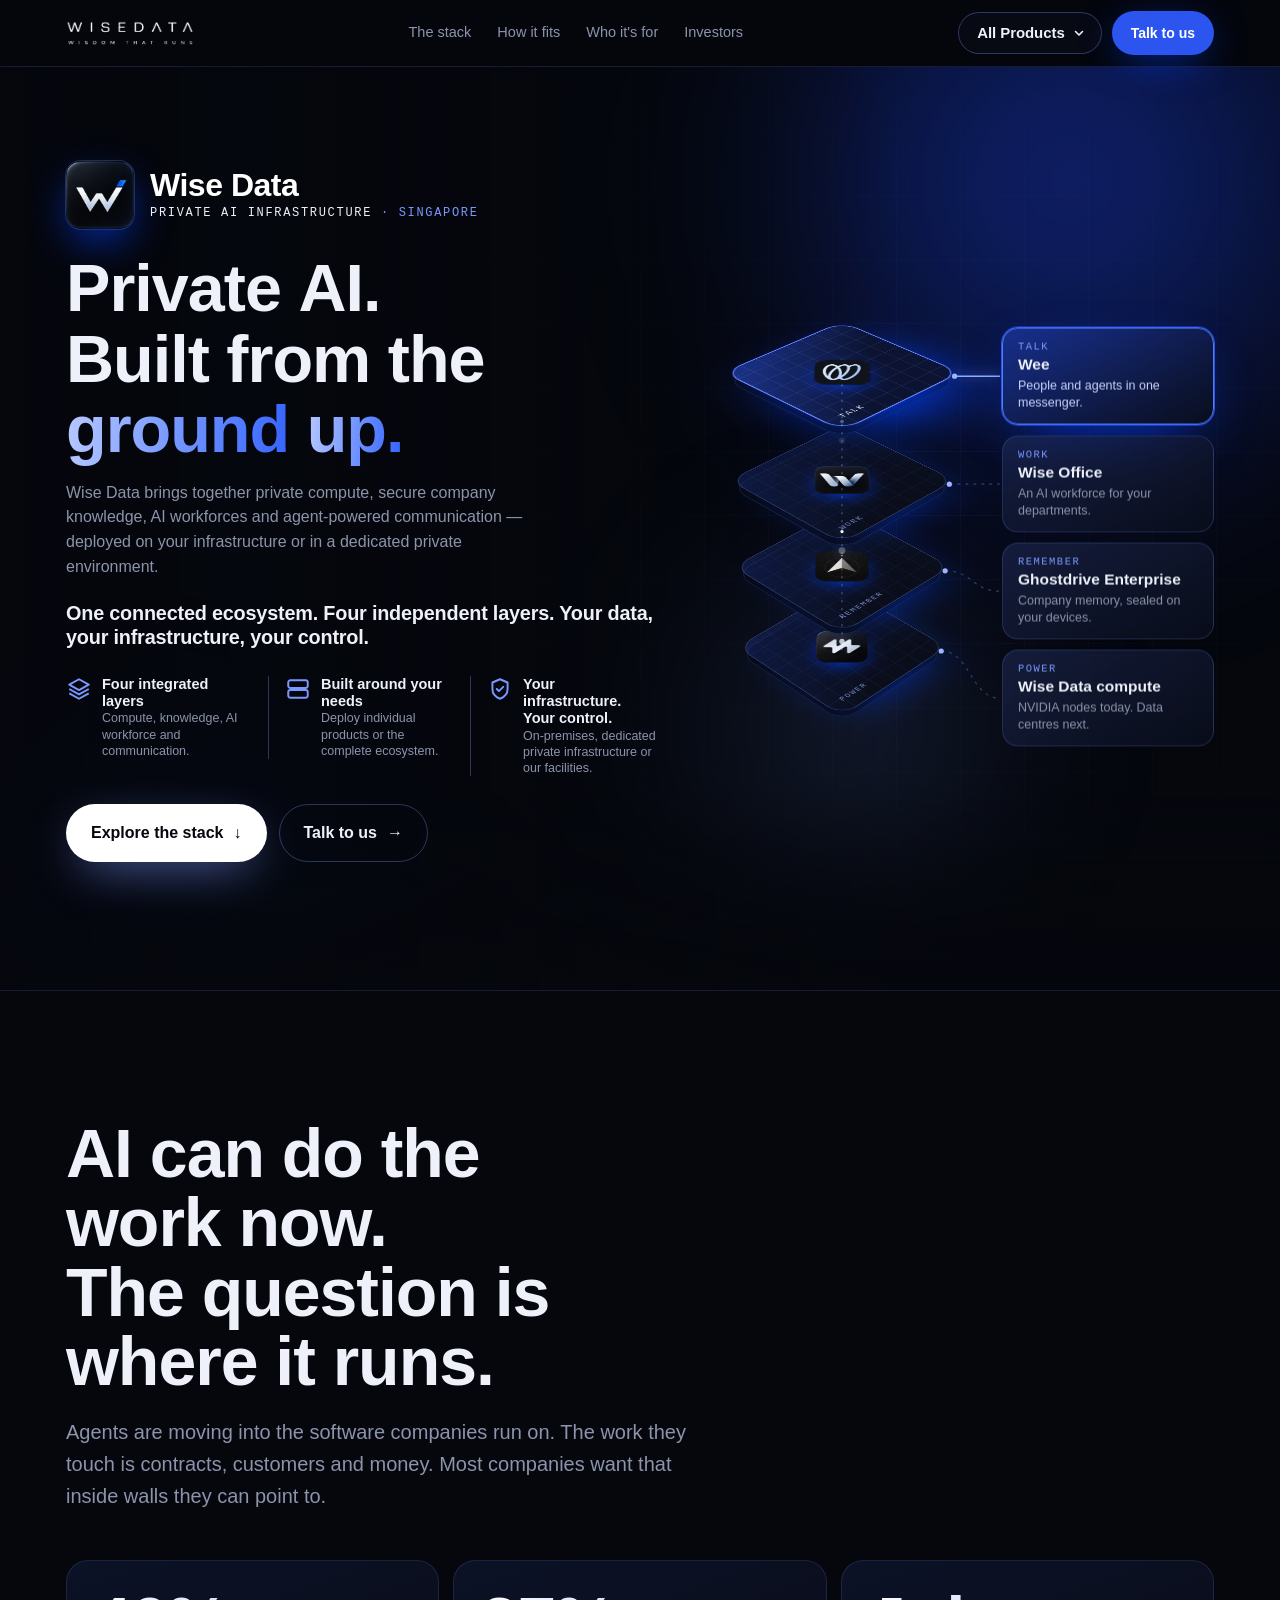
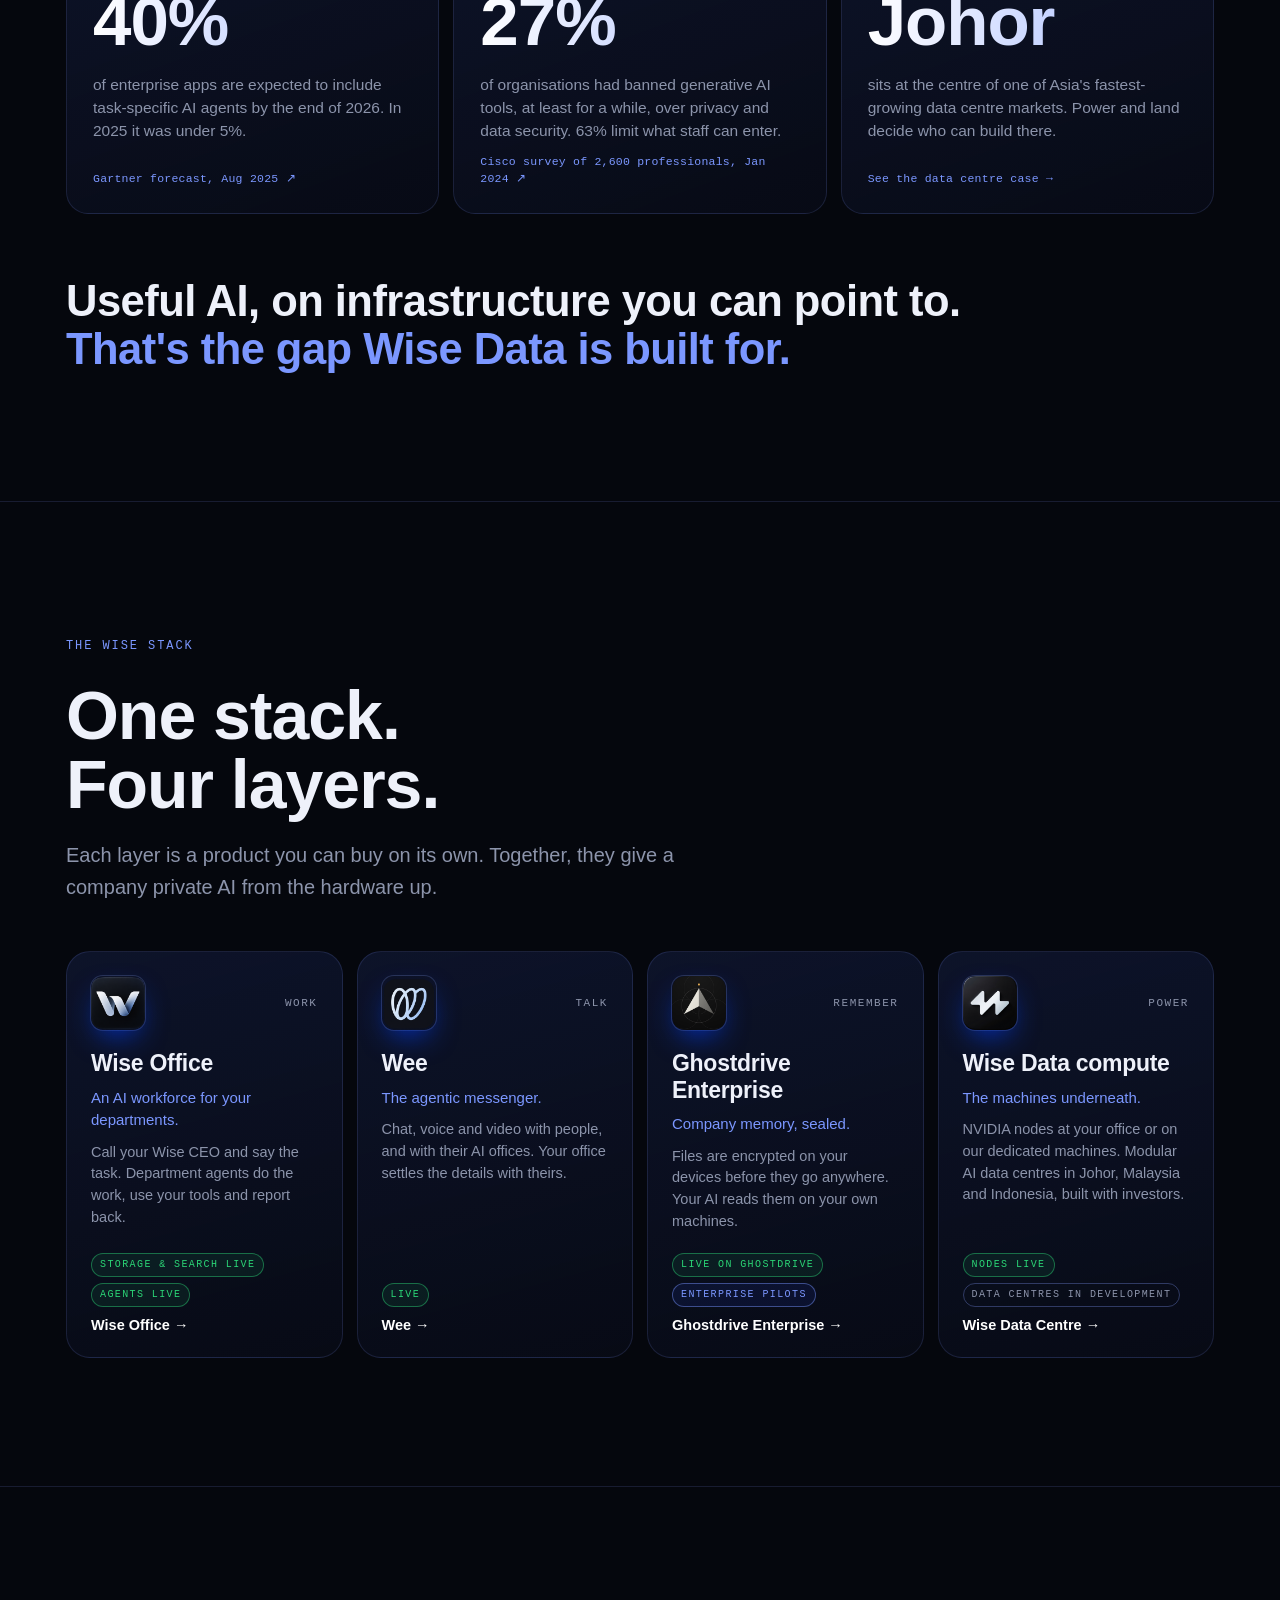
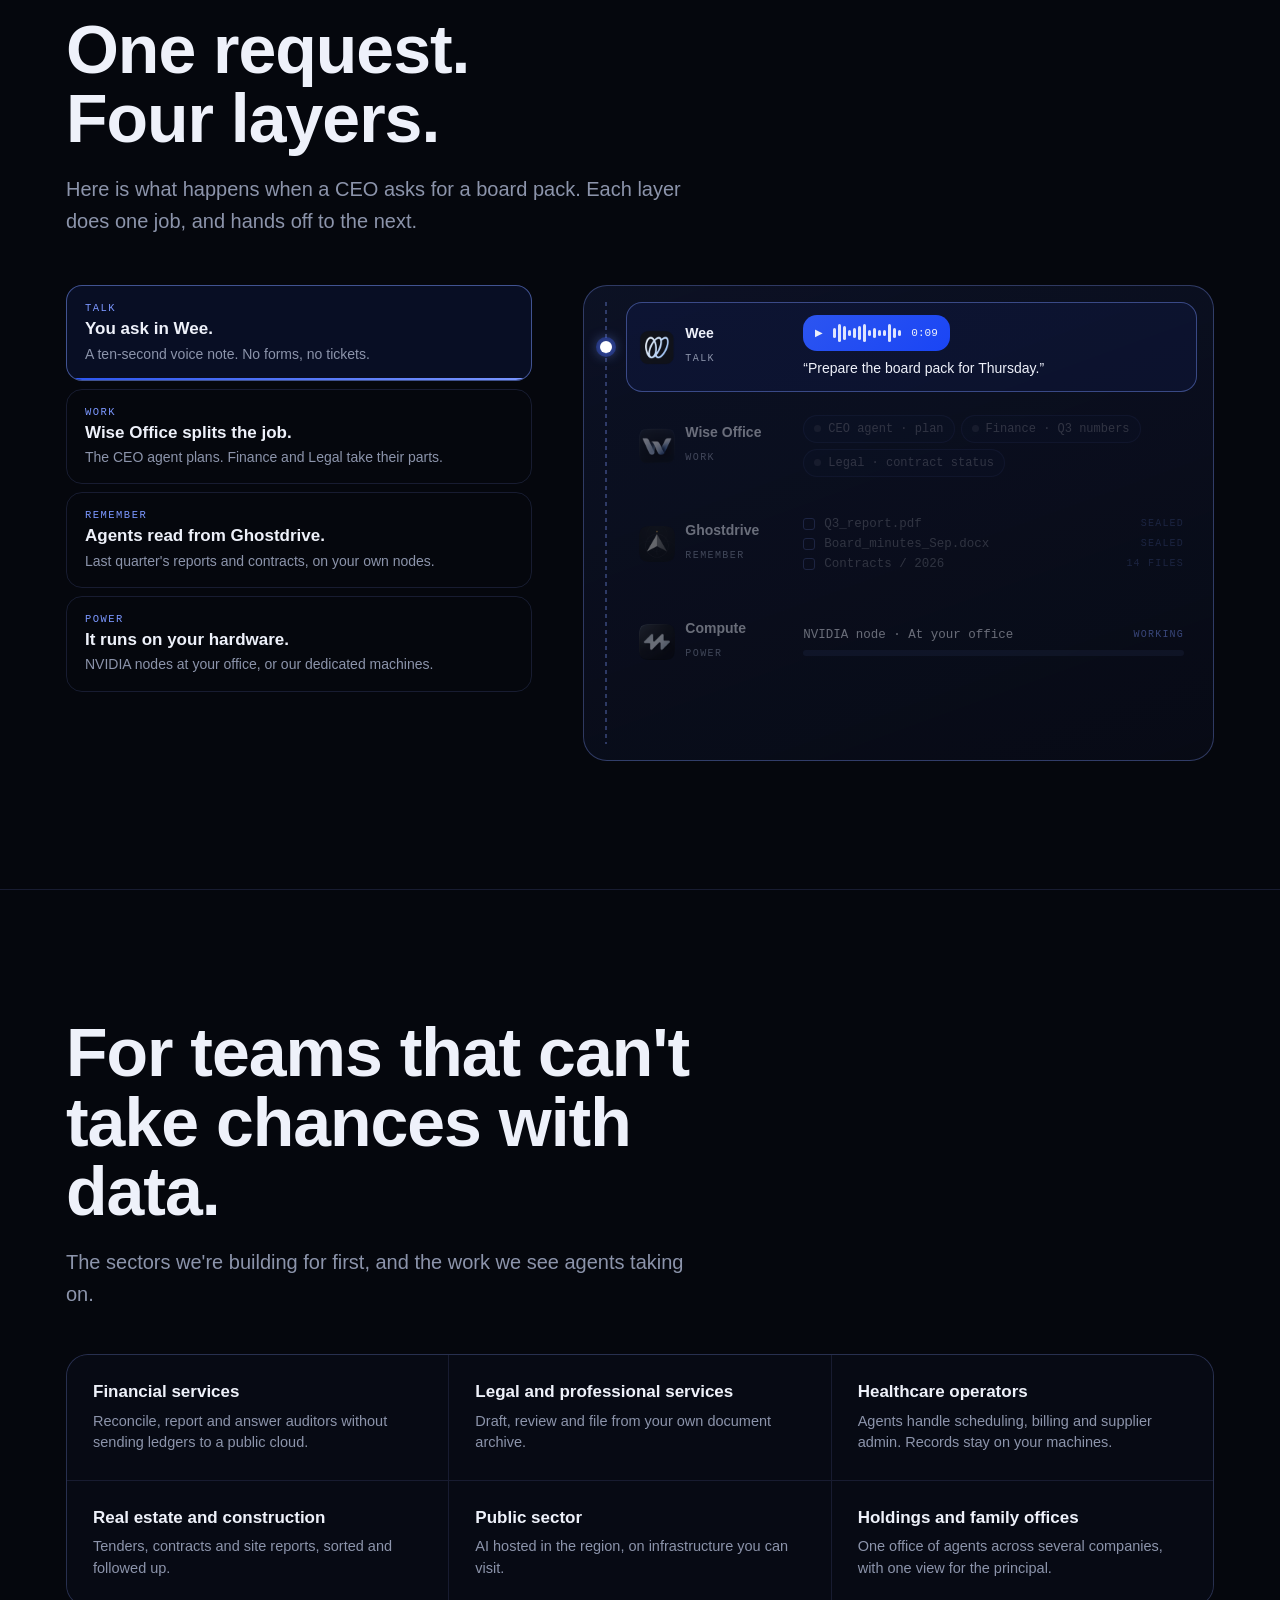
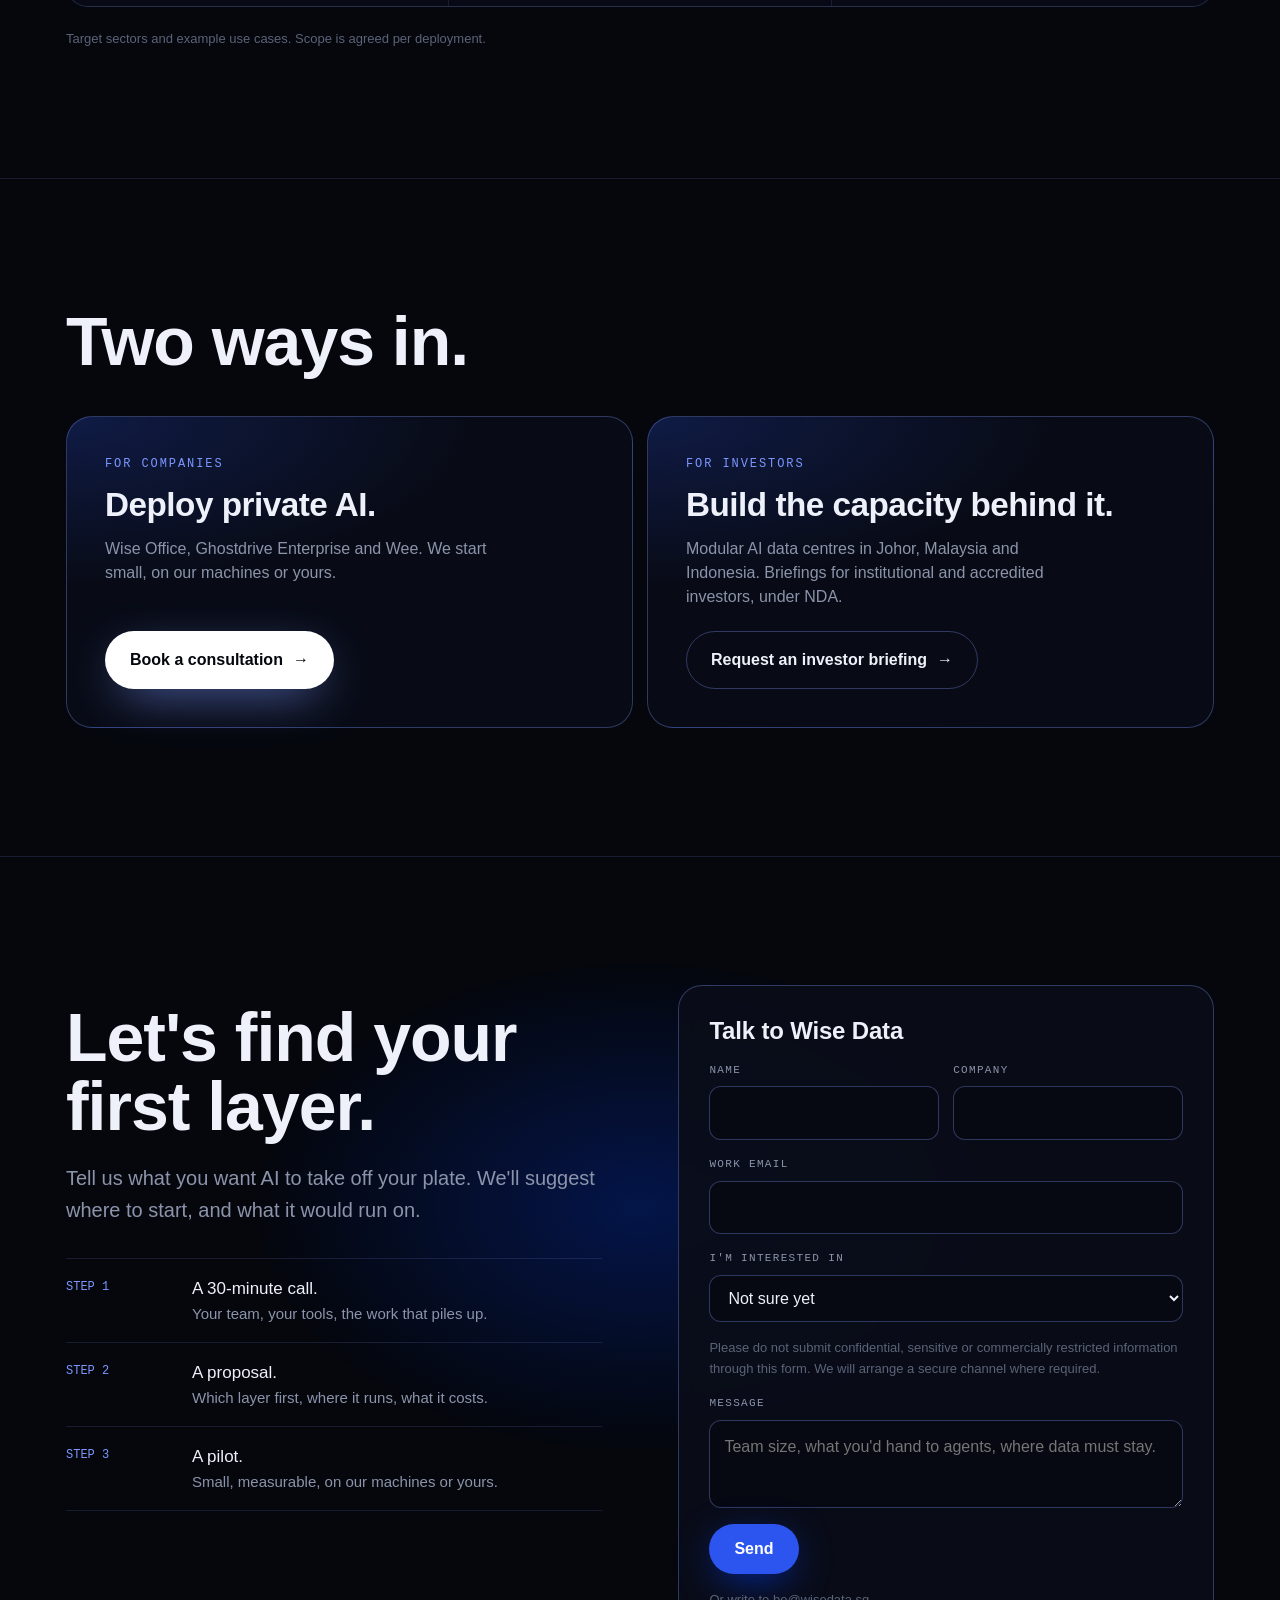
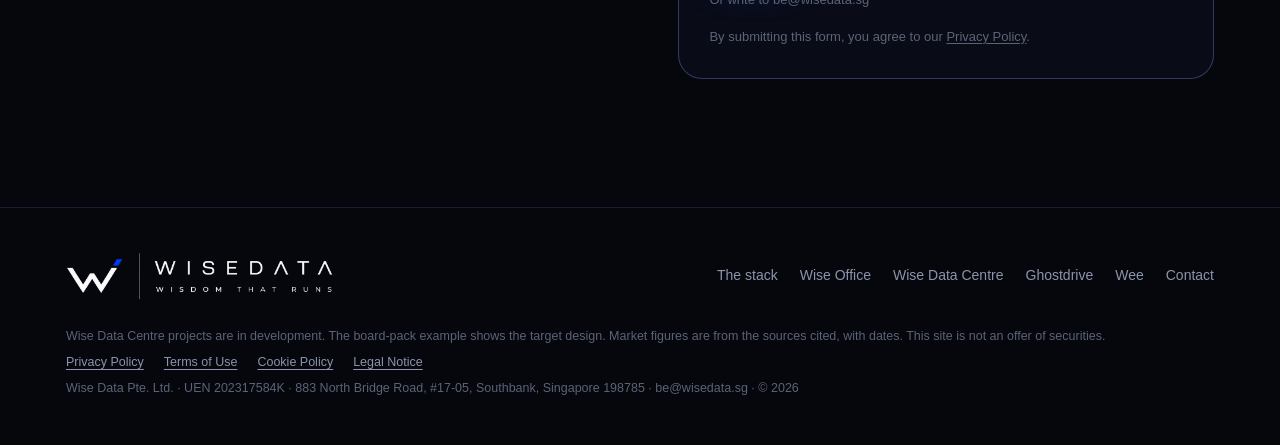
==== commit 0eaf48a7: "Home hero: new three highlights Co-Authored-By: Claude Sonnet 5.5 <noreply@anthropic.com> Claude-Ses" ====
--- a/wisedata-sg/index.html
+++ b/wisedata-sg/index.html
@@ -993,6 +993,10 @@
 .hm-wee{background-image:var(--wlogo)!important;background-size:cover}
 .hmh .hx-h{font-size:clamp(44px,5.2vw,80px)}
 .hmh .hx-body{max-width:52ch}
+.hmh .hx-badges{display:grid;grid-template-columns:repeat(3,minmax(0,1fr));gap:0;max-width:640px;align-items:start}
+.hmh .hx-badges .bd{align-items:flex-start;padding:0 16px}
+.hmh .hx-badges .bd:first-child{padding-left:0}
+@media (max-width:900px){.hmh .hx-badges{grid-template-columns:1fr;gap:14px}.hmh .hx-badges .bd{padding:0;border:0}}
 
 /* stack visual */
 .hm-st{position:relative;height:620px}
@@ -2121,9 +2125,9 @@
       <p class="hx-body rise d2">Wise Data brings together private compute, secure company knowledge, AI workforces and agent-powered communication — deployed on your infrastructure or in a dedicated private environment.</p>
       <p class="hx-sub rise d2">One connected ecosystem. Four independent layers. Your data, your infrastructure, your control.</p>
       <div class="hx-badges rise d3">
-        <div class="bd"><svg viewBox="0 0 24 24" fill="none" stroke="#7B97FF" stroke-width="1.8" stroke-linejoin="round" aria-hidden="true"><path d="M3 8l9-5 9 5-9 5z"/><path d="M3 12l9 5 9-5M3 16l9 5 9-5"/></svg><div><b>Four layers</b><span>One or all four</span></div></div>
-        <div class="bd"><svg viewBox="0 0 24 24" fill="none" stroke="#7B97FF" stroke-width="1.8" aria-hidden="true"><rect x="3" y="4" width="18" height="7" rx="2"/><rect x="3" y="13" width="18" height="7" rx="2"/><path d="M7 7.5h.01M7 16.5h.01"/></svg><div><b>Your site or ours</b><span>NVIDIA hardware</span></div></div>
-        <div class="bd"><svg viewBox="0 0 24 24" fill="none" stroke="#7B97FF" stroke-width="1.8" stroke-linecap="round" stroke-linejoin="round" aria-hidden="true"><path d="M12 3l7 3v6c0 4-3 7.5-7 9-4-1.5-7-5-7-9V6z"/><path d="M9 12l2 2 4-4"/></svg><div><b>People sign off</b><span>Agents propose</span></div></div>
+        <div class="bd"><svg viewBox="0 0 24 24" fill="none" stroke="#7B97FF" stroke-width="1.8" stroke-linejoin="round" aria-hidden="true"><path d="M3 8l9-5 9 5-9 5z"/><path d="M3 12l9 5 9-5M3 16l9 5 9-5"/></svg><div><b>Four integrated layers</b><span>Compute, knowledge, AI workforce and communication.</span></div></div>
+        <div class="bd"><svg viewBox="0 0 24 24" fill="none" stroke="#7B97FF" stroke-width="1.8" aria-hidden="true"><rect x="3" y="4" width="18" height="7" rx="2"/><rect x="3" y="13" width="18" height="7" rx="2"/><path d="M7 7.5h.01M7 16.5h.01"/></svg><div><b>Built around your needs</b><span>Deploy individual products or the complete ecosystem.</span></div></div>
+        <div class="bd"><svg viewBox="0 0 24 24" fill="none" stroke="#7B97FF" stroke-width="1.8" stroke-linecap="round" stroke-linejoin="round" aria-hidden="true"><path d="M12 3l7 3v6c0 4-3 7.5-7 9-4-1.5-7-5-7-9V6z"/><path d="M9 12l2 2 4-4"/></svg><div><b>Your infrastructure. Your control.</b><span>On-premises, dedicated private infrastructure or our facilities.</span></div></div>
       </div>
       <div class="hx-cta rise d3">
         <a class="btn btn-white" href="#h-stack">Explore the stack <span aria-hidden="true">↓</span></a>
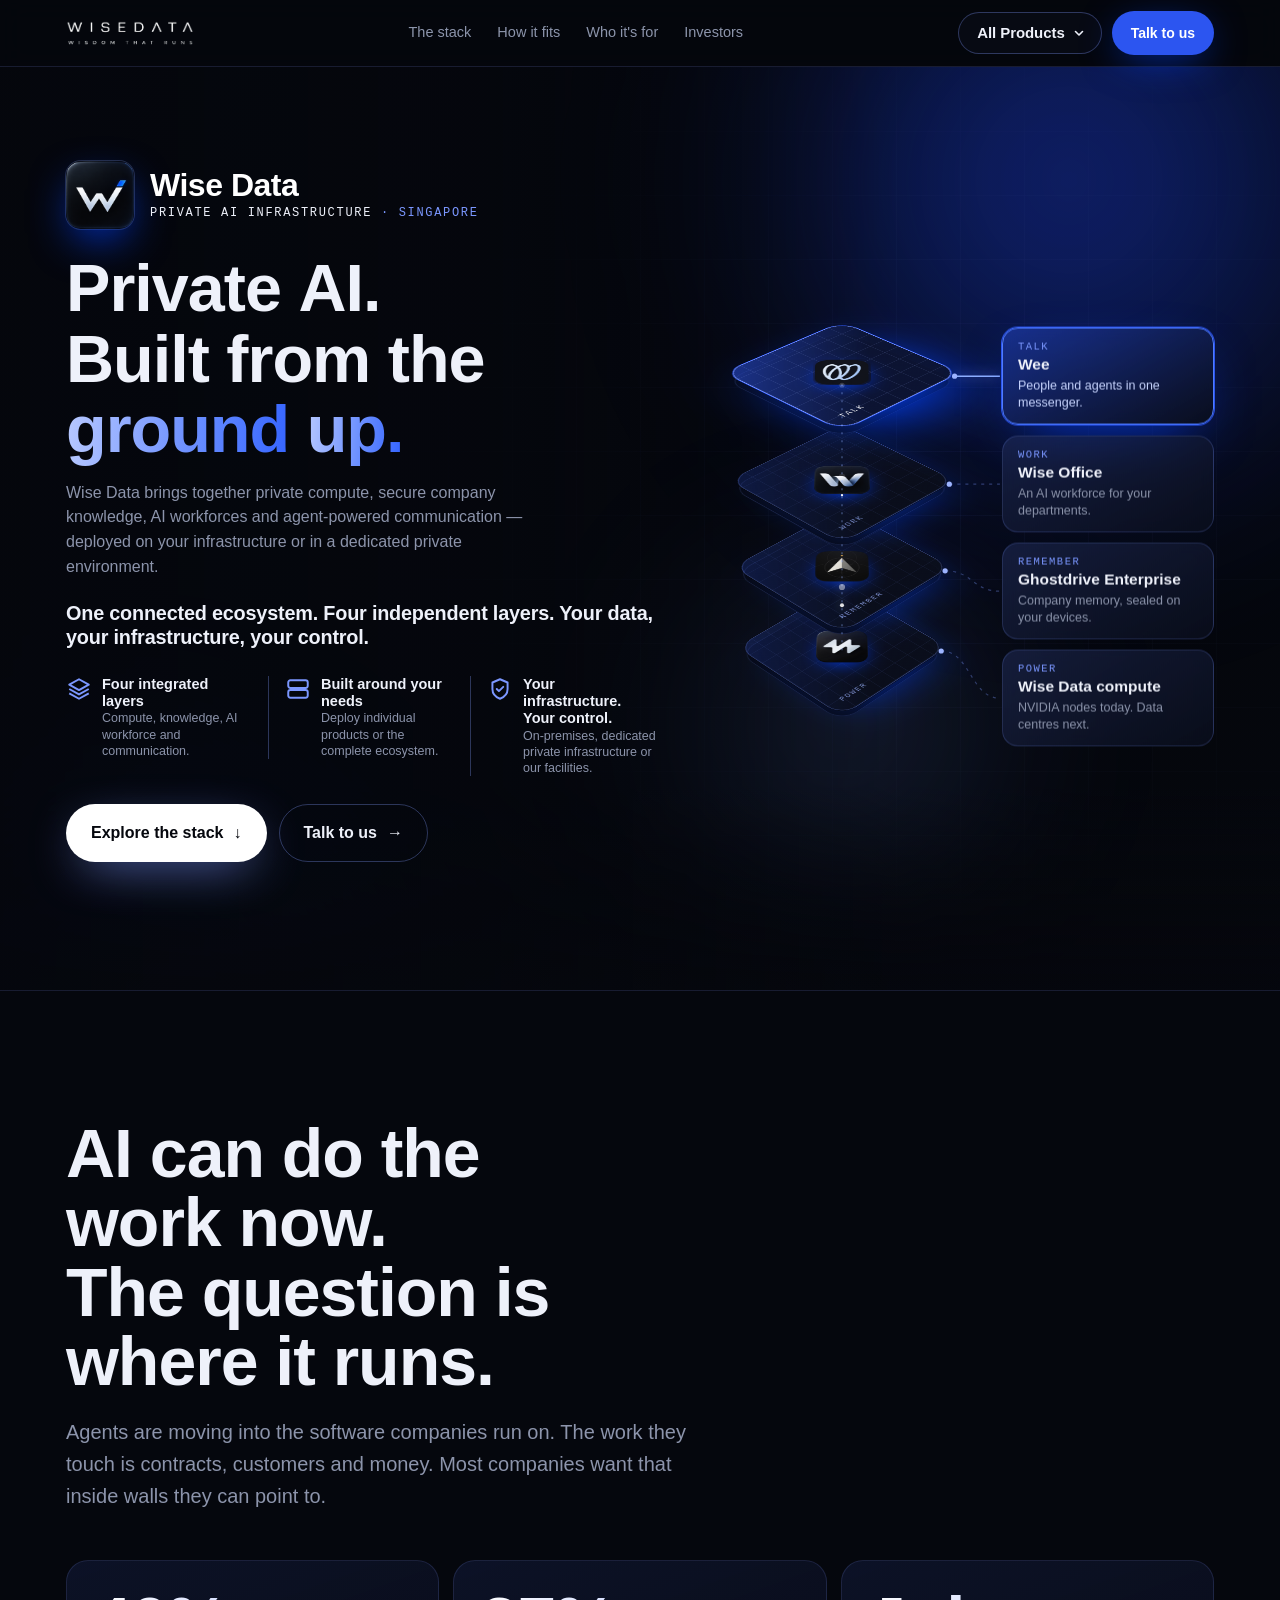
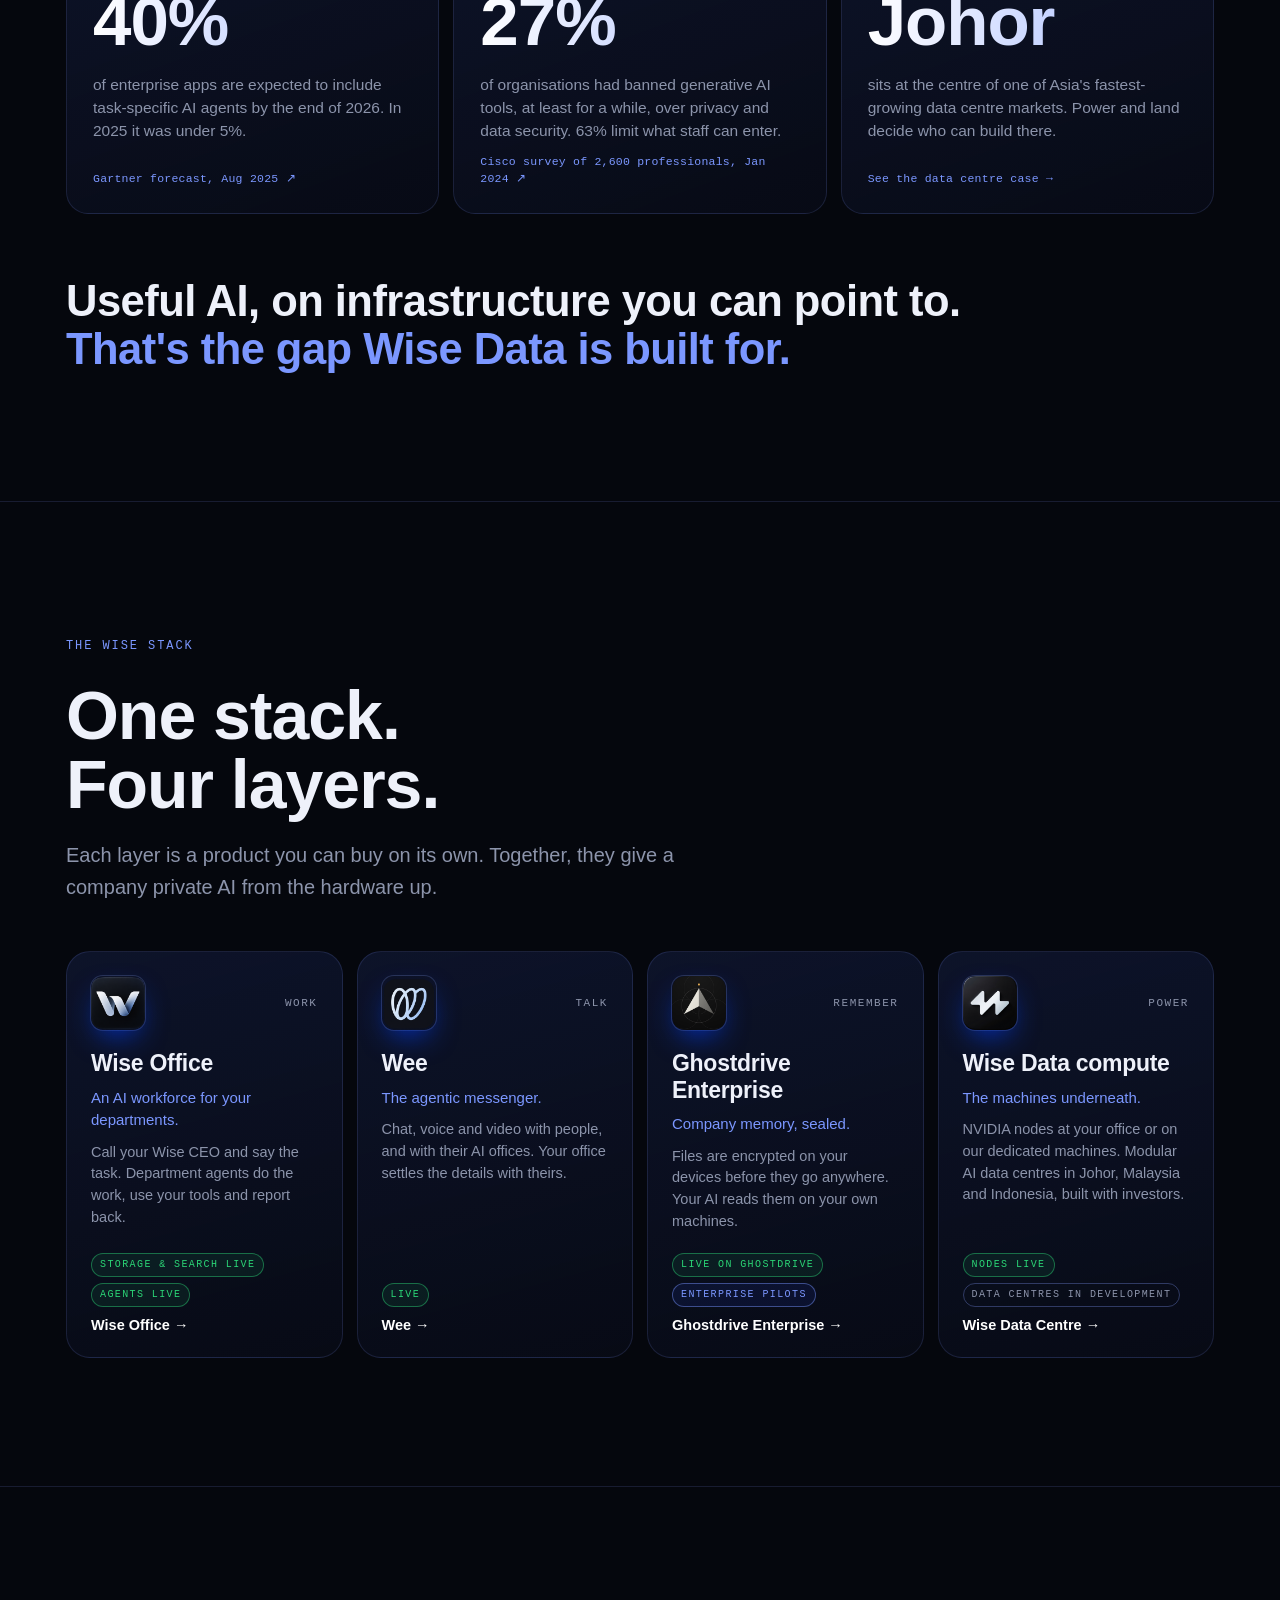
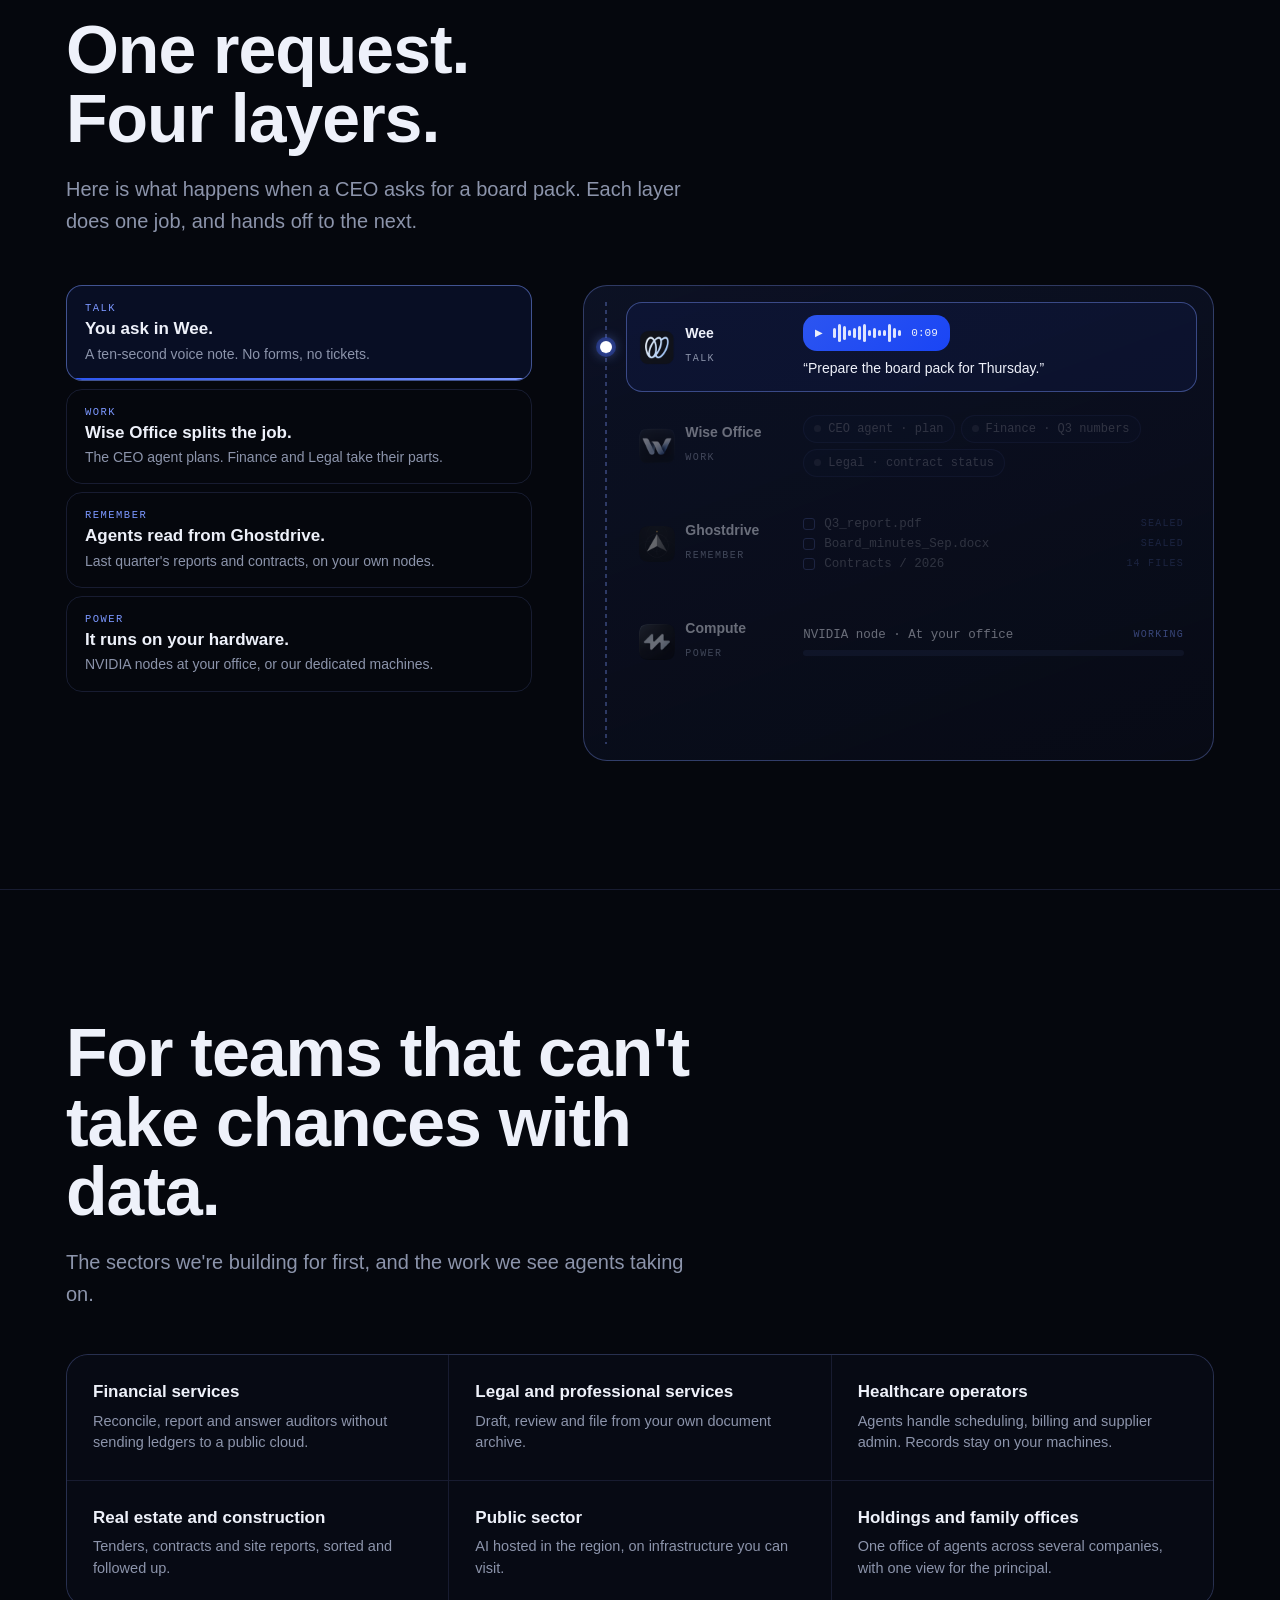
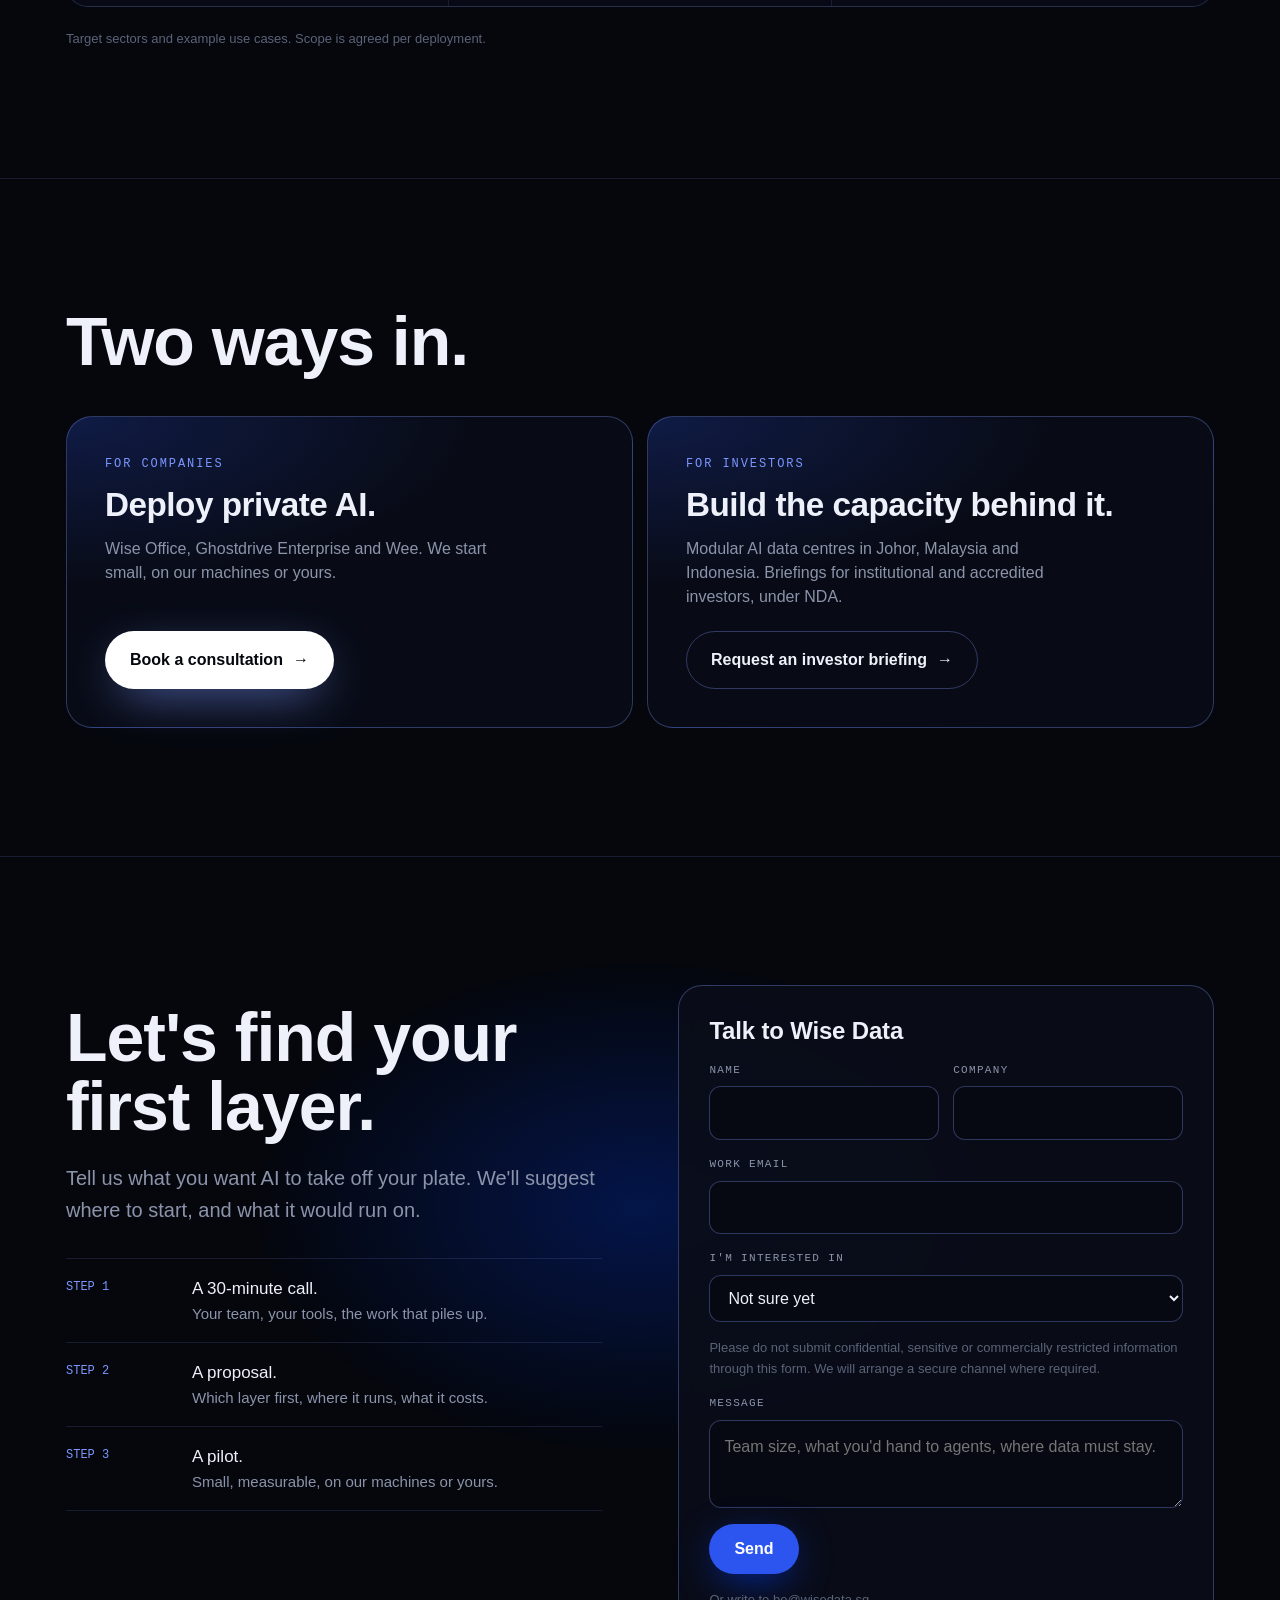
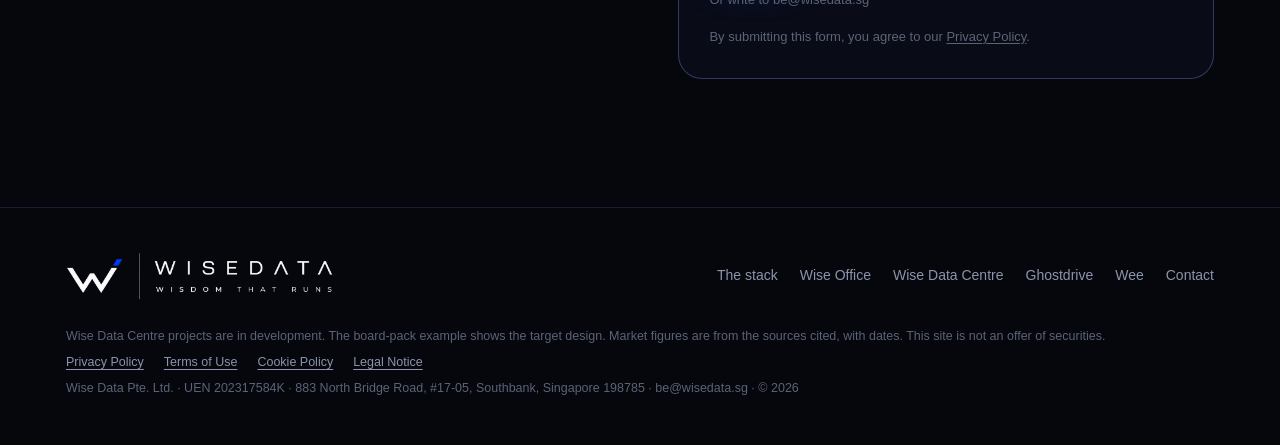
==== commit 3ff84bfb: "Wise Office hero: How you work and Built for enterprise blocks Co-Authored-By: Claude Sonnet 5.5 <no" ====
--- a/wisedata-sg/index.html
+++ b/wisedata-sg/index.html
@@ -1216,6 +1216,10 @@
 .pvl svg{width:22px;height:22px;flex:0 0 auto;margin-top:1px}
 .pvl p{margin:0;font-size:15px;line-height:1.45;color:var(--muted)}
 .pvl b{color:var(--fg);font-weight:600}
+.kc2{display:grid;grid-template-columns:1fr 1fr;gap:24px 32px;margin-top:28px;max-width:660px}
+.kc2 .kc{margin-top:0}
+.kc-l.one{grid-template-columns:1fr}
+@media (max-width:760px){.kc2{grid-template-columns:1fr}}
 .kc{margin-top:28px}
 .kc-h{display:block;font-family:var(--f-mono);font-size:11px;letter-spacing:.16em;text-transform:uppercase;color:var(--blue-hi);margin-bottom:12px}
 .kc-l{list-style:none;margin:0;padding:0;display:grid;grid-template-columns:1fr 1fr;gap:14px 24px;max-width:620px}
@@ -2974,10 +2978,9 @@
       <p class="hx-body rise d2">An intelligent workforce of specialised AI executives, organised across your company’s departments and designed to work together.</p>
       <p class="hx-body rise d2">Give a task to Wise CEO or speak directly to a department agent. Wise Office connects the right expertise, coordinates execution and turns your instructions into completed work.</p>
       <p class="hx-for rise d3">Designed for founders and enterprise leadership.</p>
-      <div class="hx-badges rise d3">
-        <div class="bd"><svg viewBox="0 0 24 24" fill="none" stroke="#7B97FF" stroke-width="1.8" stroke-linecap="round" stroke-linejoin="round" aria-hidden="true"><path d="M12 3l8 3v6c0 4.5-3.4 8.3-8 9-4.6-.7-8-4.5-8-9V6z"/><path d="M8.5 12l2.5 2.5 4.5-5"/></svg><div><b>Private AI</b><span>Your data stays yours</span></div></div>
-        <div class="bd"><svg viewBox="0 0 24 24" fill="none" stroke="#7B97FF" stroke-width="1.8" stroke-linecap="round" aria-hidden="true"><rect x="3" y="4" width="18" height="7" rx="2"/><rect x="3" y="13" width="18" height="7" rx="2"/><path d="M7 7.5h.01M7 16.5h.01M11 7.5h6M11 16.5h6"/></svg><div><b>Locally deployed</b><span>On NVIDIA hardware</span></div></div>
-        <div class="bd"><svg viewBox="0 0 24 24" fill="none" stroke="#7B97FF" stroke-width="1.8" stroke-linecap="round" aria-hidden="true"><circle cx="12" cy="12" r="9"/><path d="M12 7v5l3 2"/></svg><div><b>24/7 availability</b><span>365 days a year</span></div></div>
+      <div class="kc2 rise d3">
+        <div class="kc"><span class="kc-h">How you work</span><ul class="kc-l one"><li><b>One CEO. Every department.</b><span>Delegate to Wise CEO or speak directly with specialised AI executives across your organisation.</span></li><li><b>One instruction. Coordinated execution.</b><span>Your AI executives collaborate, distribute tasks and work together to deliver results.</span></li><li><b>You lead. AI gets to work.</b><span>Set priorities, review progress and stay in control of important decisions and approvals.</span></li></ul></div>
+        <div class="kc"><span class="kc-h">Built for enterprise</span><ul class="kc-l one"><li><b>Private by design</b><span>Your company data and AI workforce operate within your private environment.</span></li><li><b>Runs on your infrastructure</b><span>Deploy locally on your own NVIDIA-powered hardware, with control over your systems and data.</span></li><li><b>Always-on AI workforce</b><span>Your specialised AI executives are available around the clock, ready to take on assigned work.</span></li></ul></div>
       </div>
       <div class="hx-cta rise d3">
         <a class="btn btn-ghost" href="#how">See how it works <span aria-hidden="true">↓</span></a>
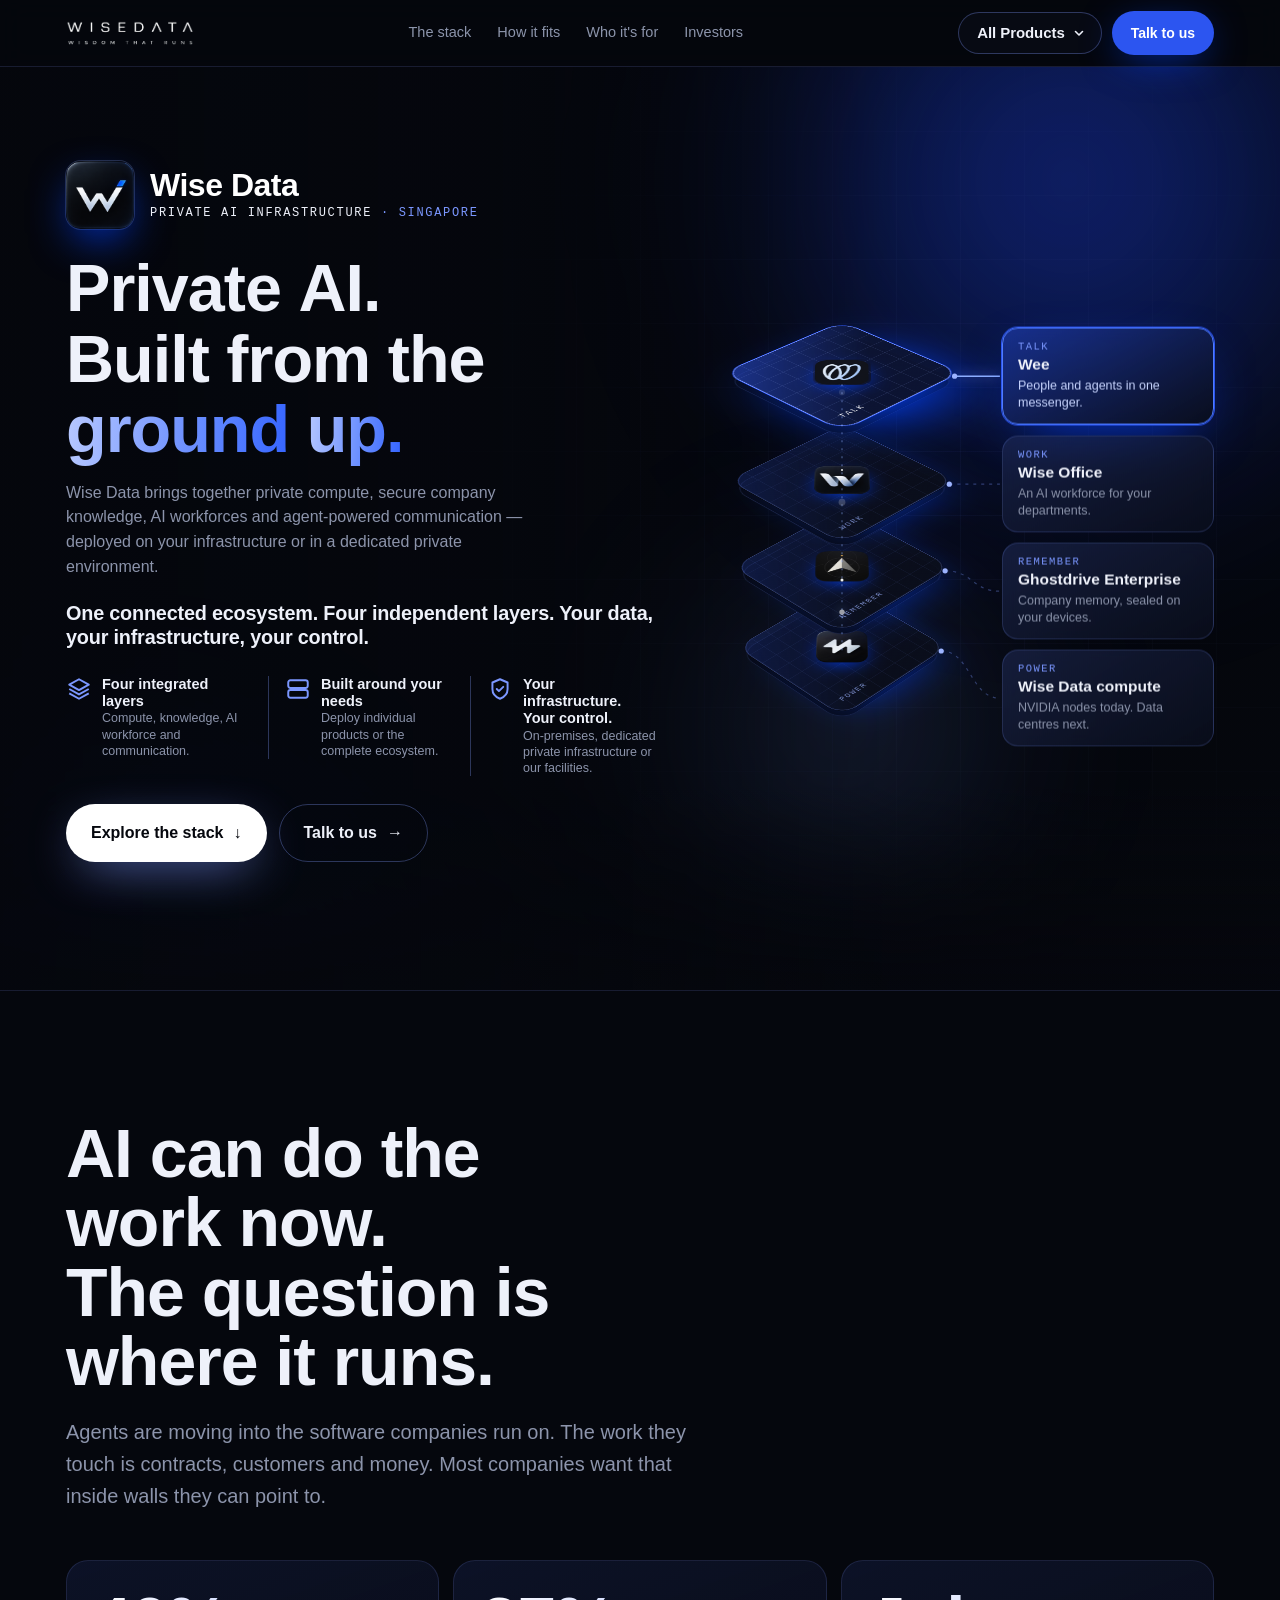
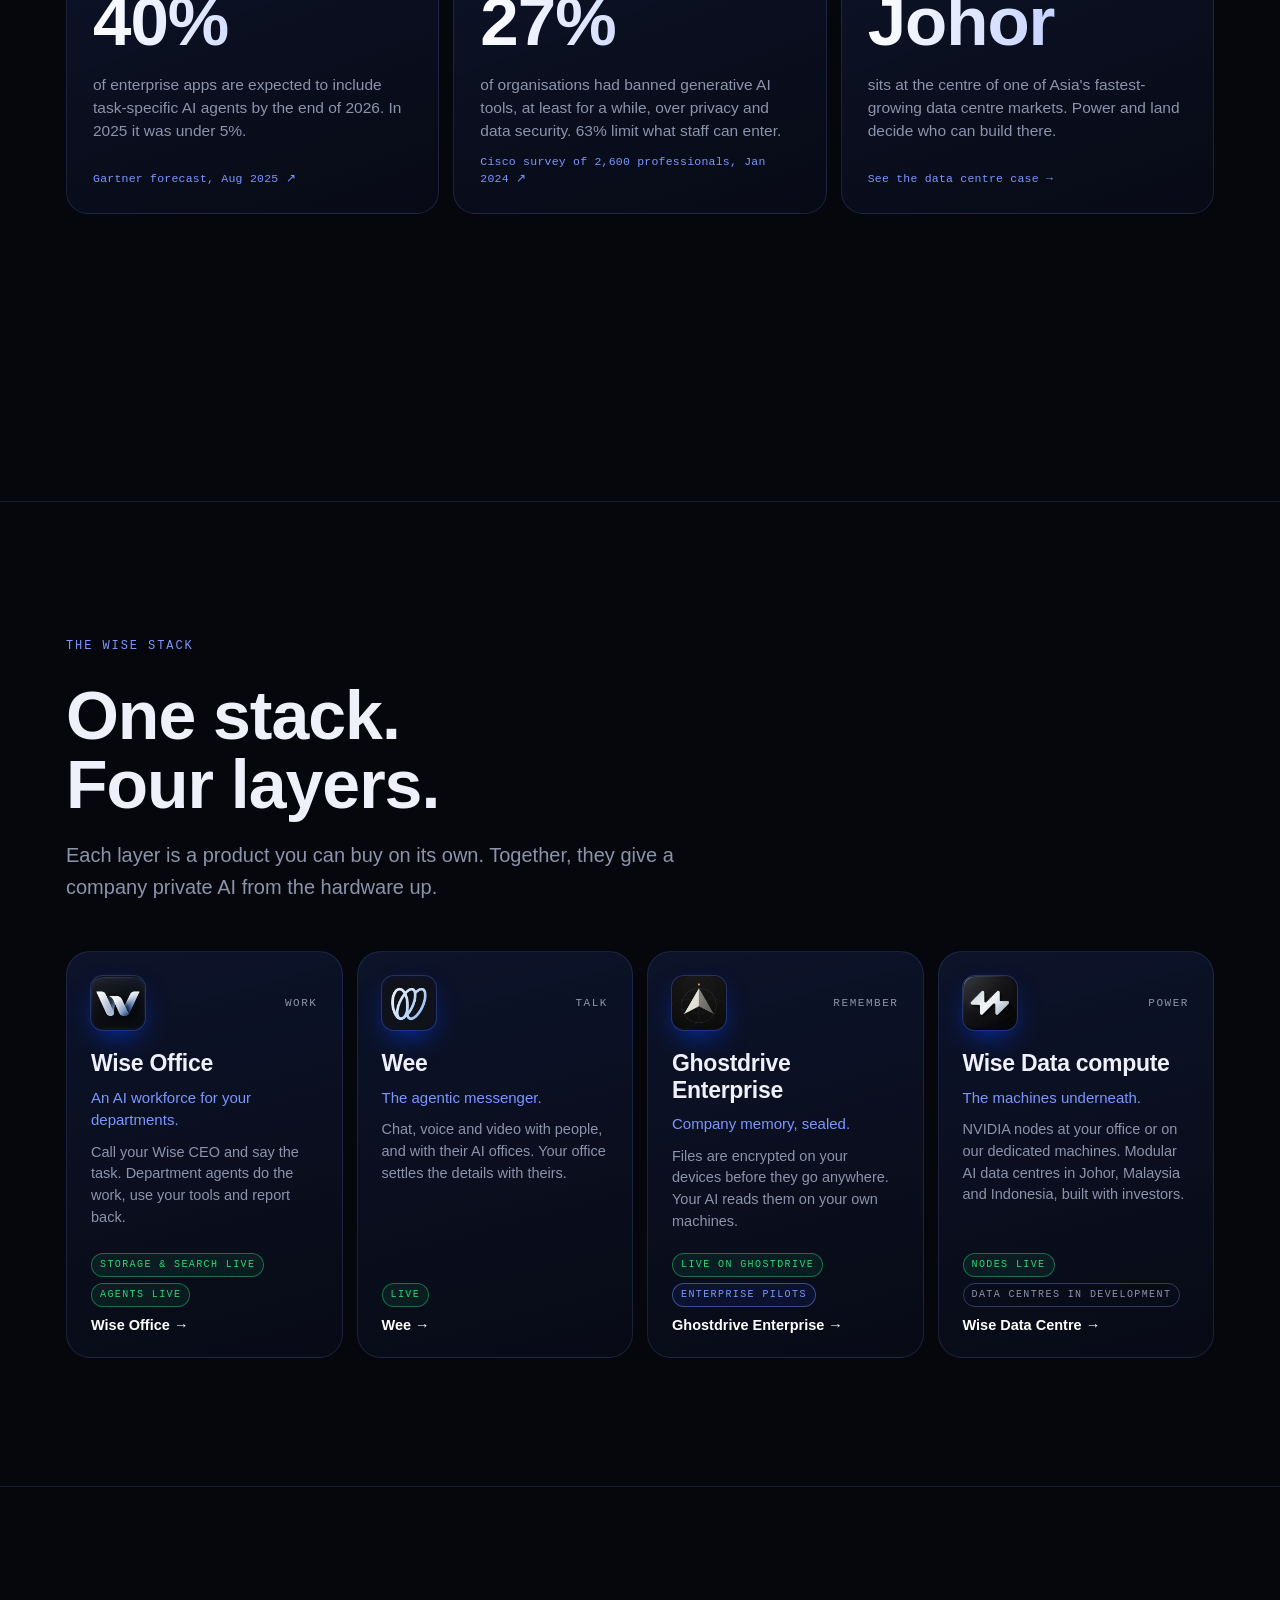
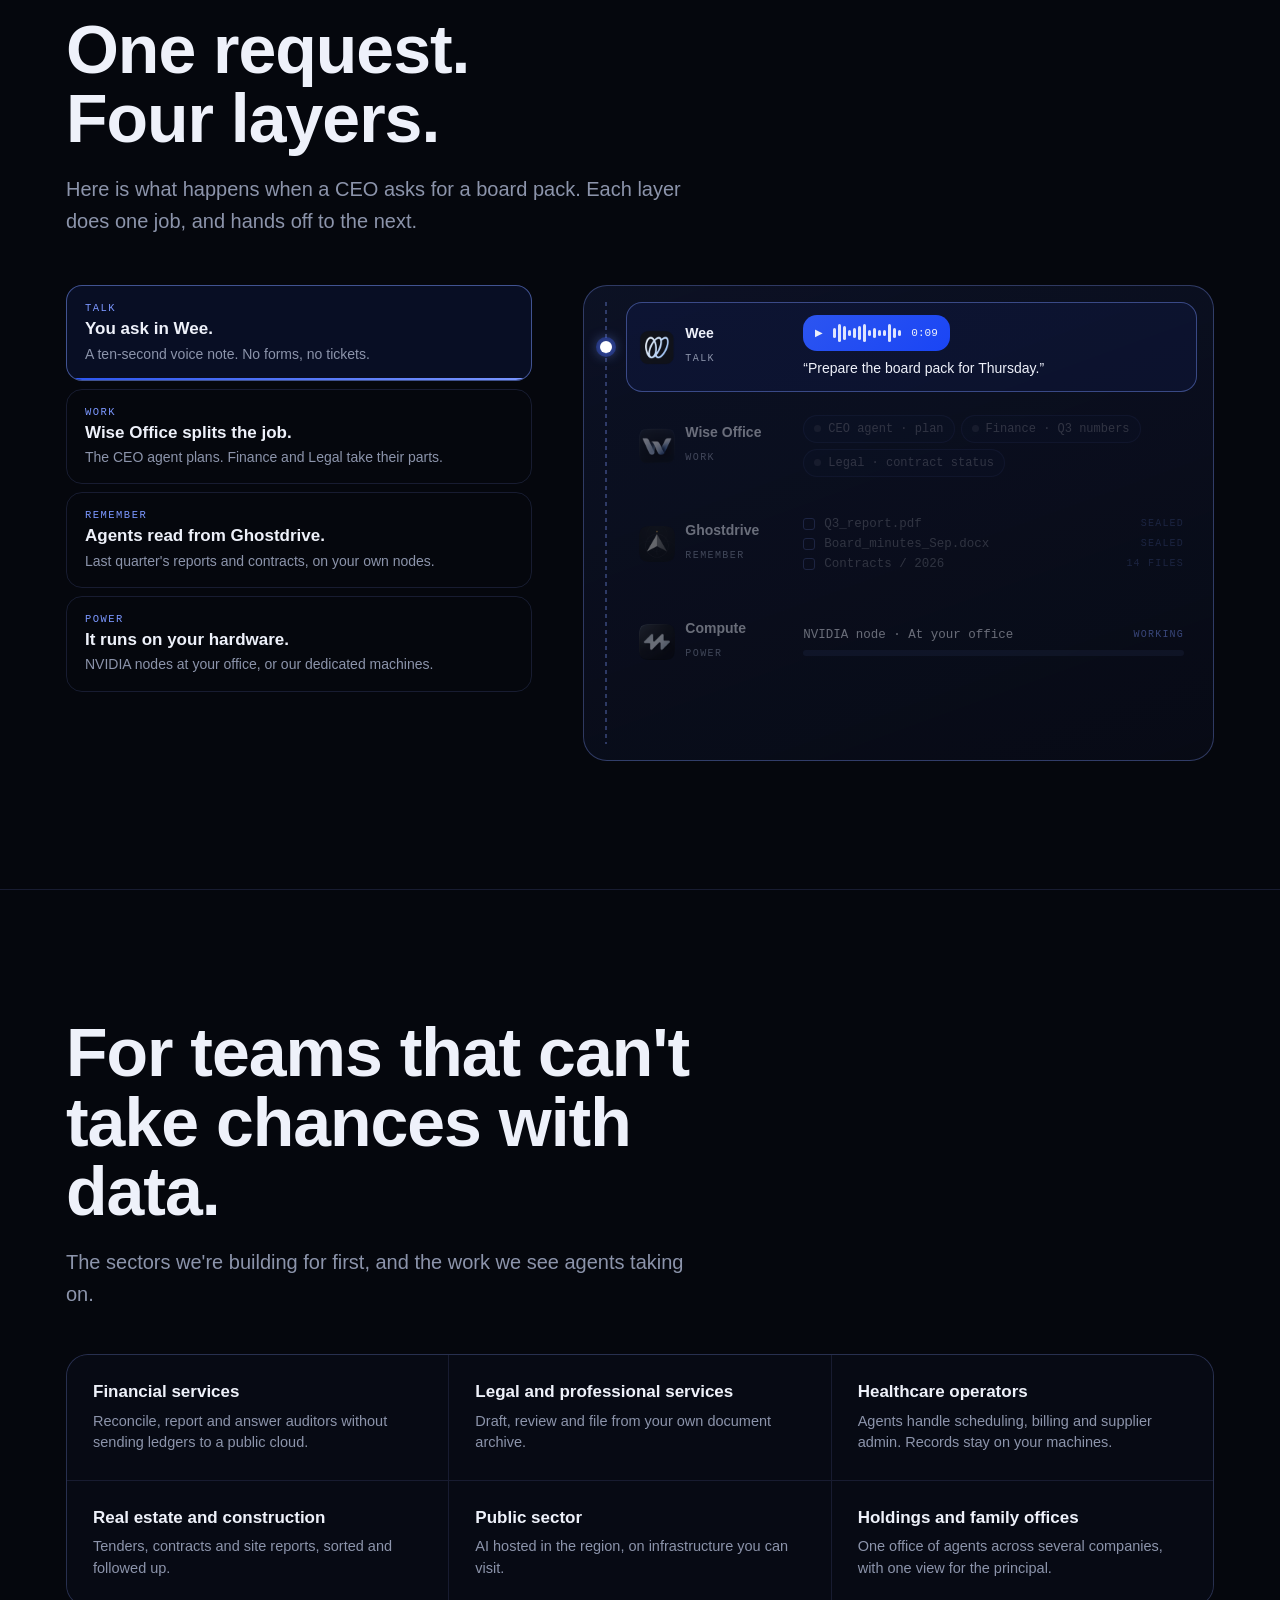
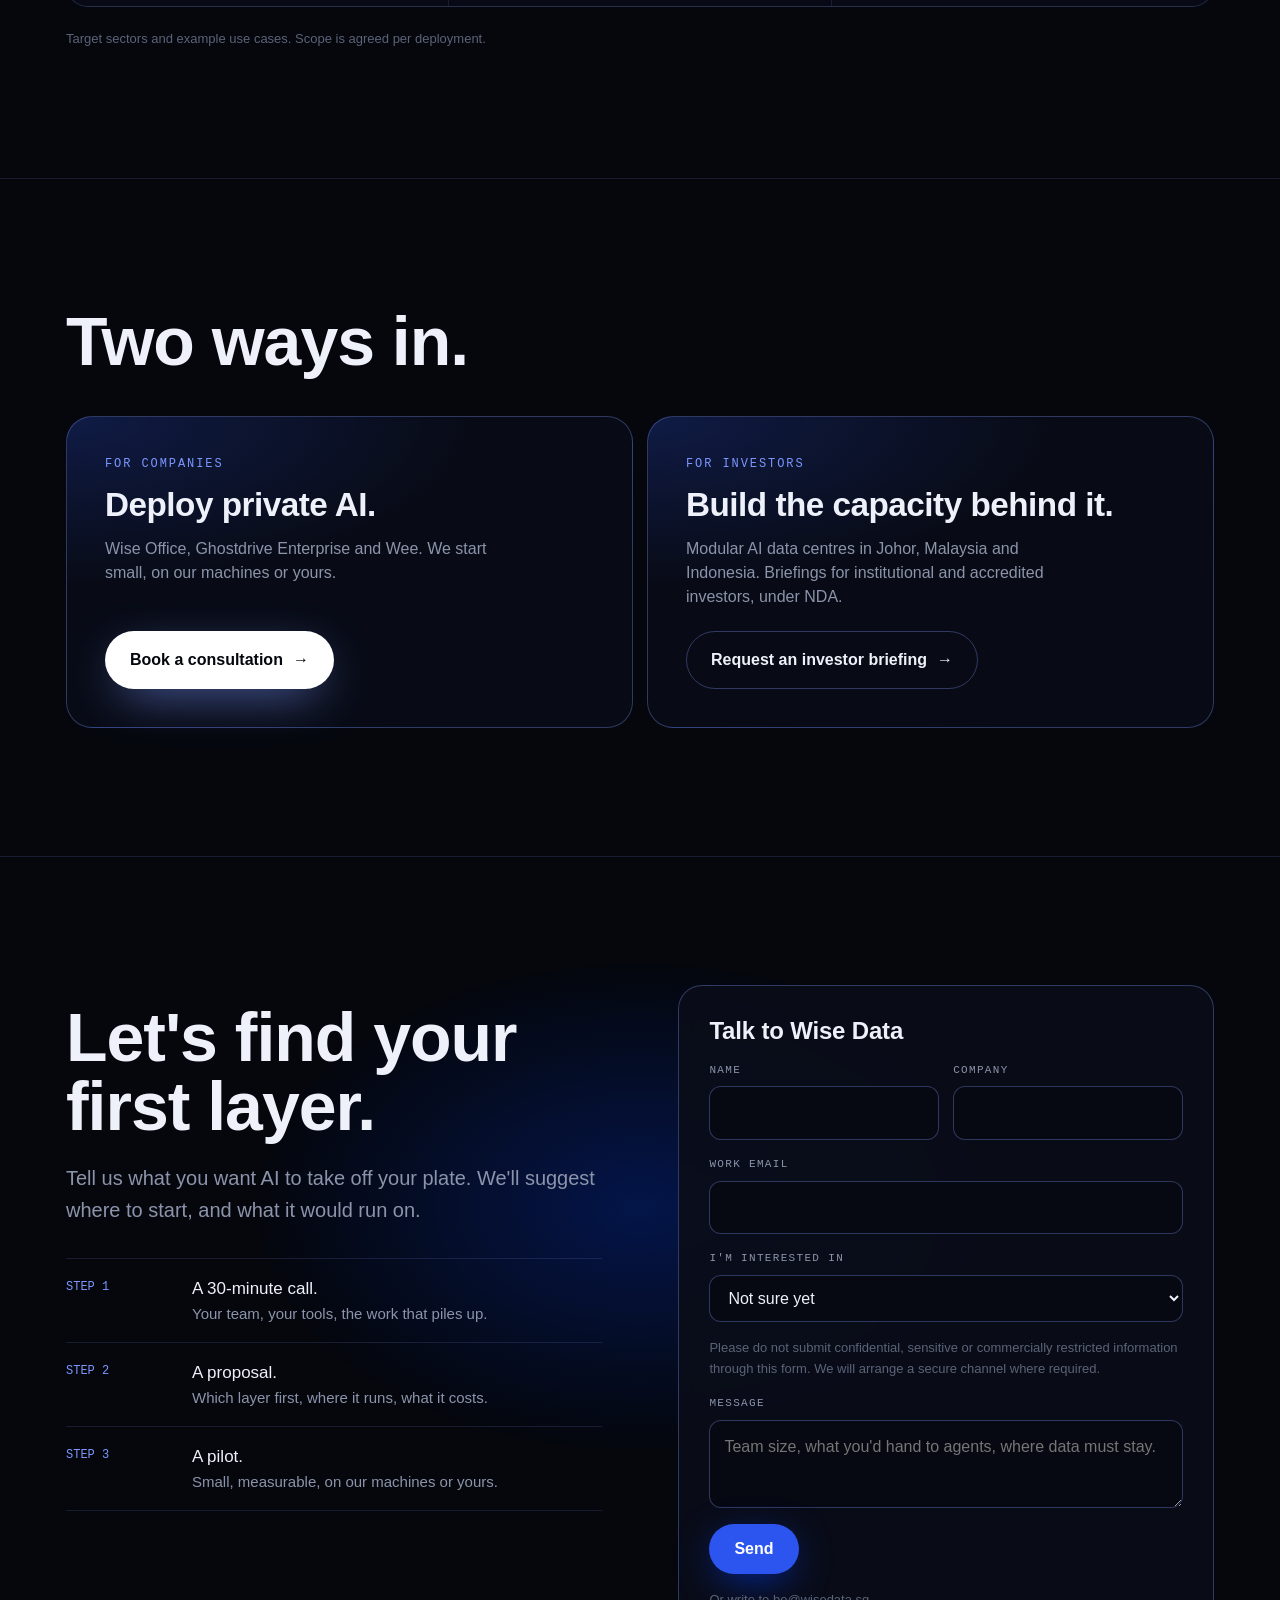
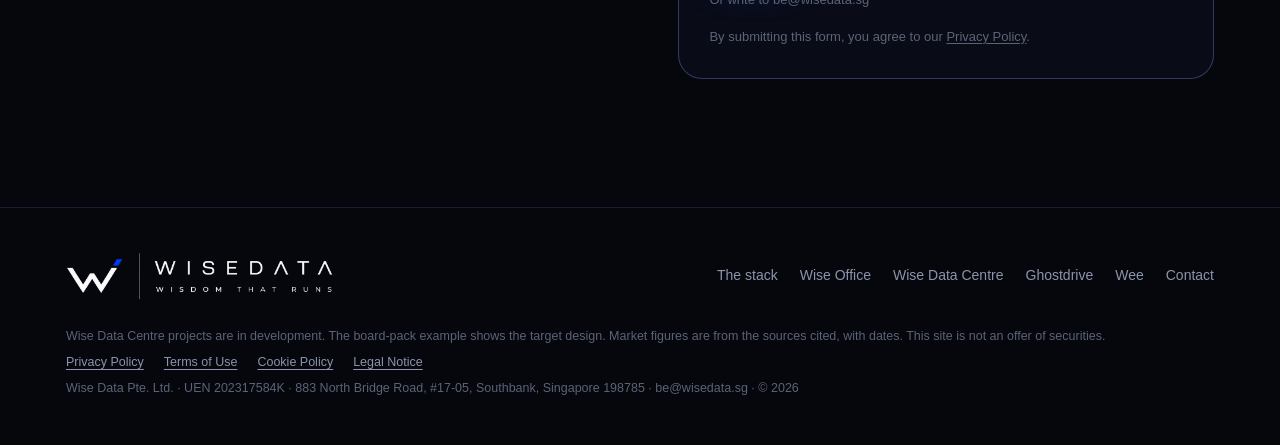
==== commit 57ee2db9: "Wise Office hero: restore three icon badges with new text Co-Authored-By: Claude Sonnet 5.5 <noreply" ====
--- a/wisedata-sg/index.html
+++ b/wisedata-sg/index.html
@@ -993,6 +993,10 @@
 .hm-wee{background-image:var(--wlogo)!important;background-size:cover}
 .hmh .hx-h{font-size:clamp(44px,5.2vw,80px)}
 .hmh .hx-body{max-width:52ch}
+.ofb{display:grid;grid-template-columns:repeat(3,minmax(0,1fr));gap:0;max-width:680px;align-items:start}
+.ofb .bd{align-items:flex-start;padding:0 16px}
+.ofb .bd:first-child{padding-left:0}
+@media (max-width:900px){.ofb{grid-template-columns:1fr;gap:14px}.ofb .bd{padding:0;border:0}}
 .hmh .hx-badges{display:grid;grid-template-columns:repeat(3,minmax(0,1fr));gap:0;max-width:640px;align-items:start}
 .hmh .hx-badges .bd{align-items:flex-start;padding:0 16px}
 .hmh .hx-badges .bd:first-child{padding-left:0}
@@ -1216,10 +1220,6 @@
 .pvl svg{width:22px;height:22px;flex:0 0 auto;margin-top:1px}
 .pvl p{margin:0;font-size:15px;line-height:1.45;color:var(--muted)}
 .pvl b{color:var(--fg);font-weight:600}
-.kc2{display:grid;grid-template-columns:1fr 1fr;gap:24px 32px;margin-top:28px;max-width:660px}
-.kc2 .kc{margin-top:0}
-.kc-l.one{grid-template-columns:1fr}
-@media (max-width:760px){.kc2{grid-template-columns:1fr}}
 .kc{margin-top:28px}
 .kc-h{display:block;font-family:var(--f-mono);font-size:11px;letter-spacing:.16em;text-transform:uppercase;color:var(--blue-hi);margin-bottom:12px}
 .kc-l{list-style:none;margin:0;padding:0;display:grid;grid-template-columns:1fr 1fr;gap:14px 24px;max-width:620px}
@@ -2978,9 +2978,10 @@
       <p class="hx-body rise d2">An intelligent workforce of specialised AI executives, organised across your company’s departments and designed to work together.</p>
       <p class="hx-body rise d2">Give a task to Wise CEO or speak directly to a department agent. Wise Office connects the right expertise, coordinates execution and turns your instructions into completed work.</p>
       <p class="hx-for rise d3">Designed for founders and enterprise leadership.</p>
-      <div class="kc2 rise d3">
-        <div class="kc"><span class="kc-h">How you work</span><ul class="kc-l one"><li><b>One CEO. Every department.</b><span>Delegate to Wise CEO or speak directly with specialised AI executives across your organisation.</span></li><li><b>One instruction. Coordinated execution.</b><span>Your AI executives collaborate, distribute tasks and work together to deliver results.</span></li><li><b>You lead. AI gets to work.</b><span>Set priorities, review progress and stay in control of important decisions and approvals.</span></li></ul></div>
-        <div class="kc"><span class="kc-h">Built for enterprise</span><ul class="kc-l one"><li><b>Private by design</b><span>Your company data and AI workforce operate within your private environment.</span></li><li><b>Runs on your infrastructure</b><span>Deploy locally on your own NVIDIA-powered hardware, with control over your systems and data.</span></li><li><b>Always-on AI workforce</b><span>Your specialised AI executives are available around the clock, ready to take on assigned work.</span></li></ul></div>
+      <div class="hx-badges ofb rise d3">
+        <div class="bd"><svg viewBox="0 0 24 24" fill="none" stroke="#7B97FF" stroke-width="1.8" stroke-linecap="round" stroke-linejoin="round" aria-hidden="true"><path d="M12 3l8 3v6c0 4.5-3.4 8.3-8 9-4.6-.7-8-4.5-8-9V6z"/><path d="M8.5 12l2.5 2.5 4.5-5"/></svg><div><b>Private by design</b><span>Your company data and AI workforce operate within your private environment.</span></div></div>
+        <div class="bd"><svg viewBox="0 0 24 24" fill="none" stroke="#7B97FF" stroke-width="1.8" stroke-linecap="round" aria-hidden="true"><rect x="3" y="4" width="18" height="7" rx="2"/><rect x="3" y="13" width="18" height="7" rx="2"/><path d="M7 7.5h.01M7 16.5h.01M11 7.5h6M11 16.5h6"/></svg><div><b>Runs on your infrastructure</b><span>Deploy locally on your own NVIDIA-powered hardware, with control over your systems and data.</span></div></div>
+        <div class="bd"><svg viewBox="0 0 24 24" fill="none" stroke="#7B97FF" stroke-width="1.8" stroke-linecap="round" aria-hidden="true"><circle cx="12" cy="12" r="9"/><path d="M12 7v5l3 2"/></svg><div><b>Always-on AI workforce</b><span>Your specialised AI executives are available around the clock, ready to take on assigned work.</span></div></div>
       </div>
       <div class="hx-cta rise d3">
         <a class="btn btn-ghost" href="#how">See how it works <span aria-hidden="true">↓</span></a>
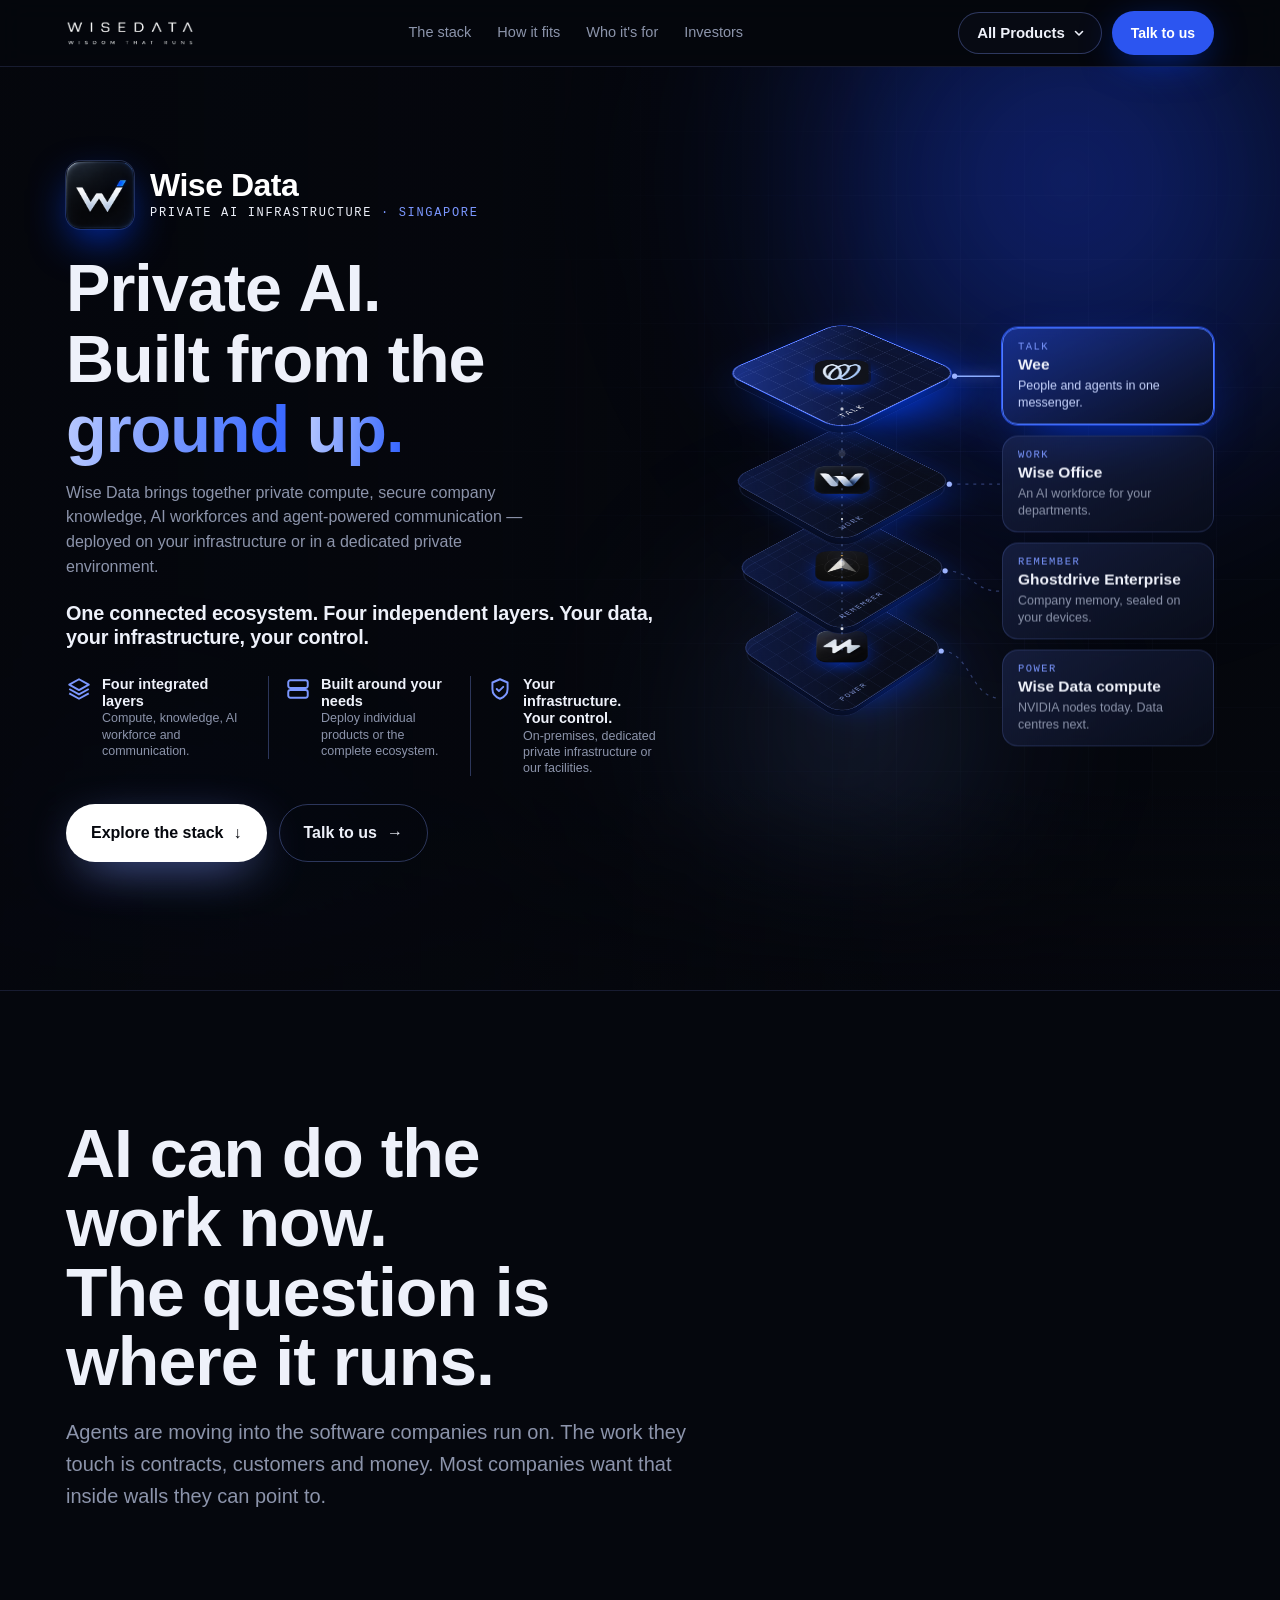
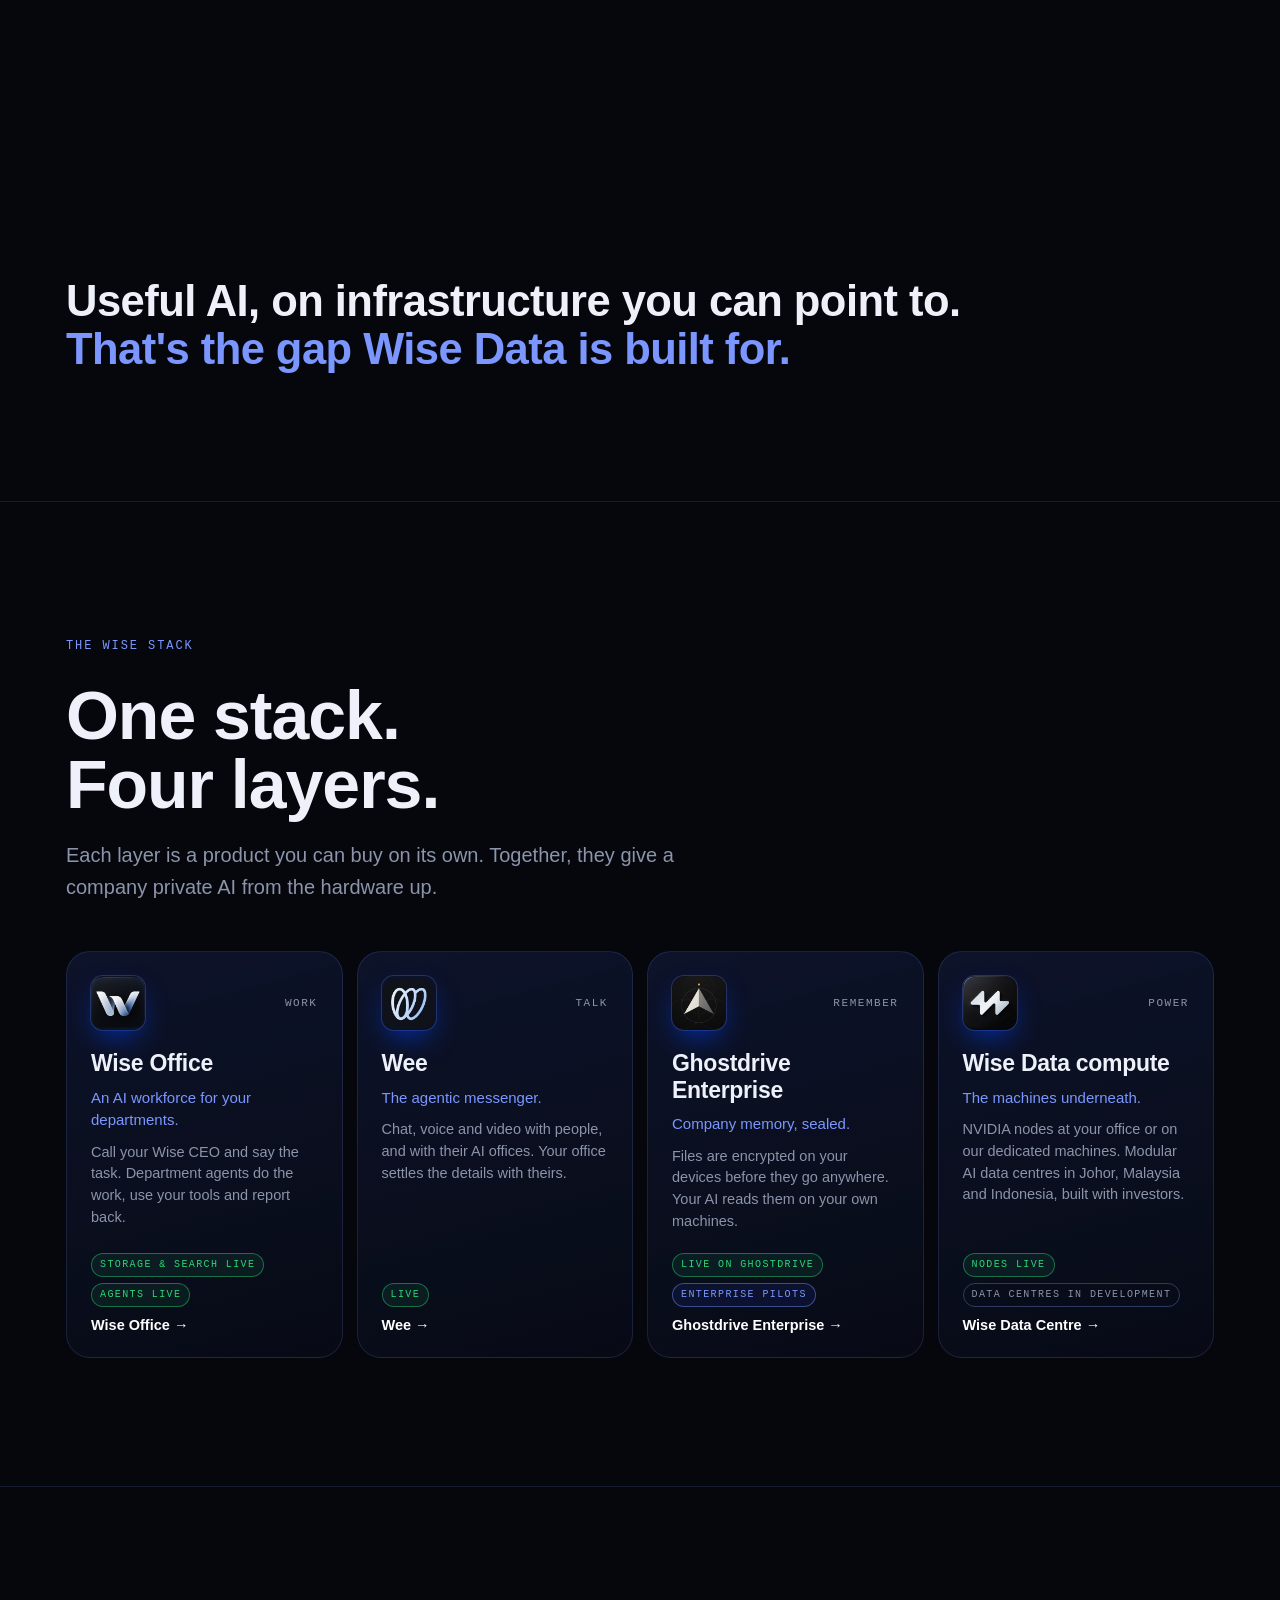
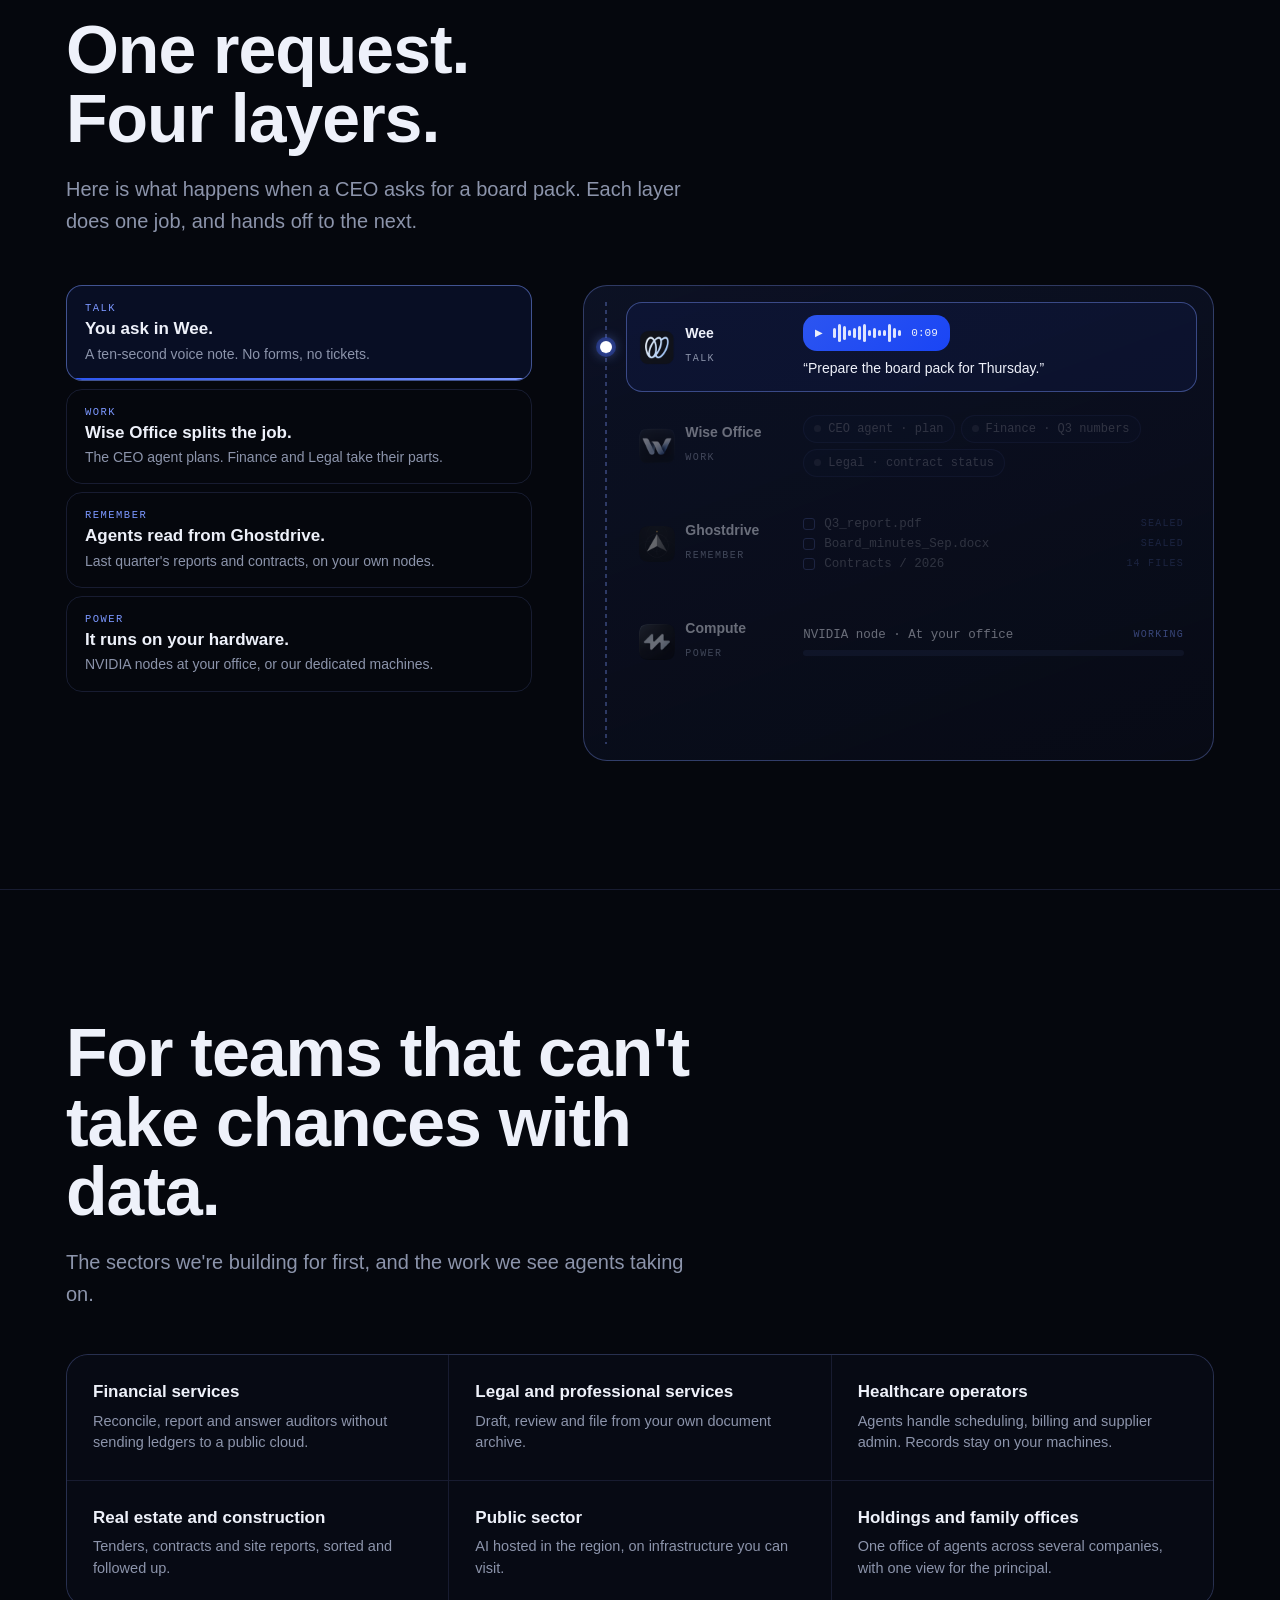
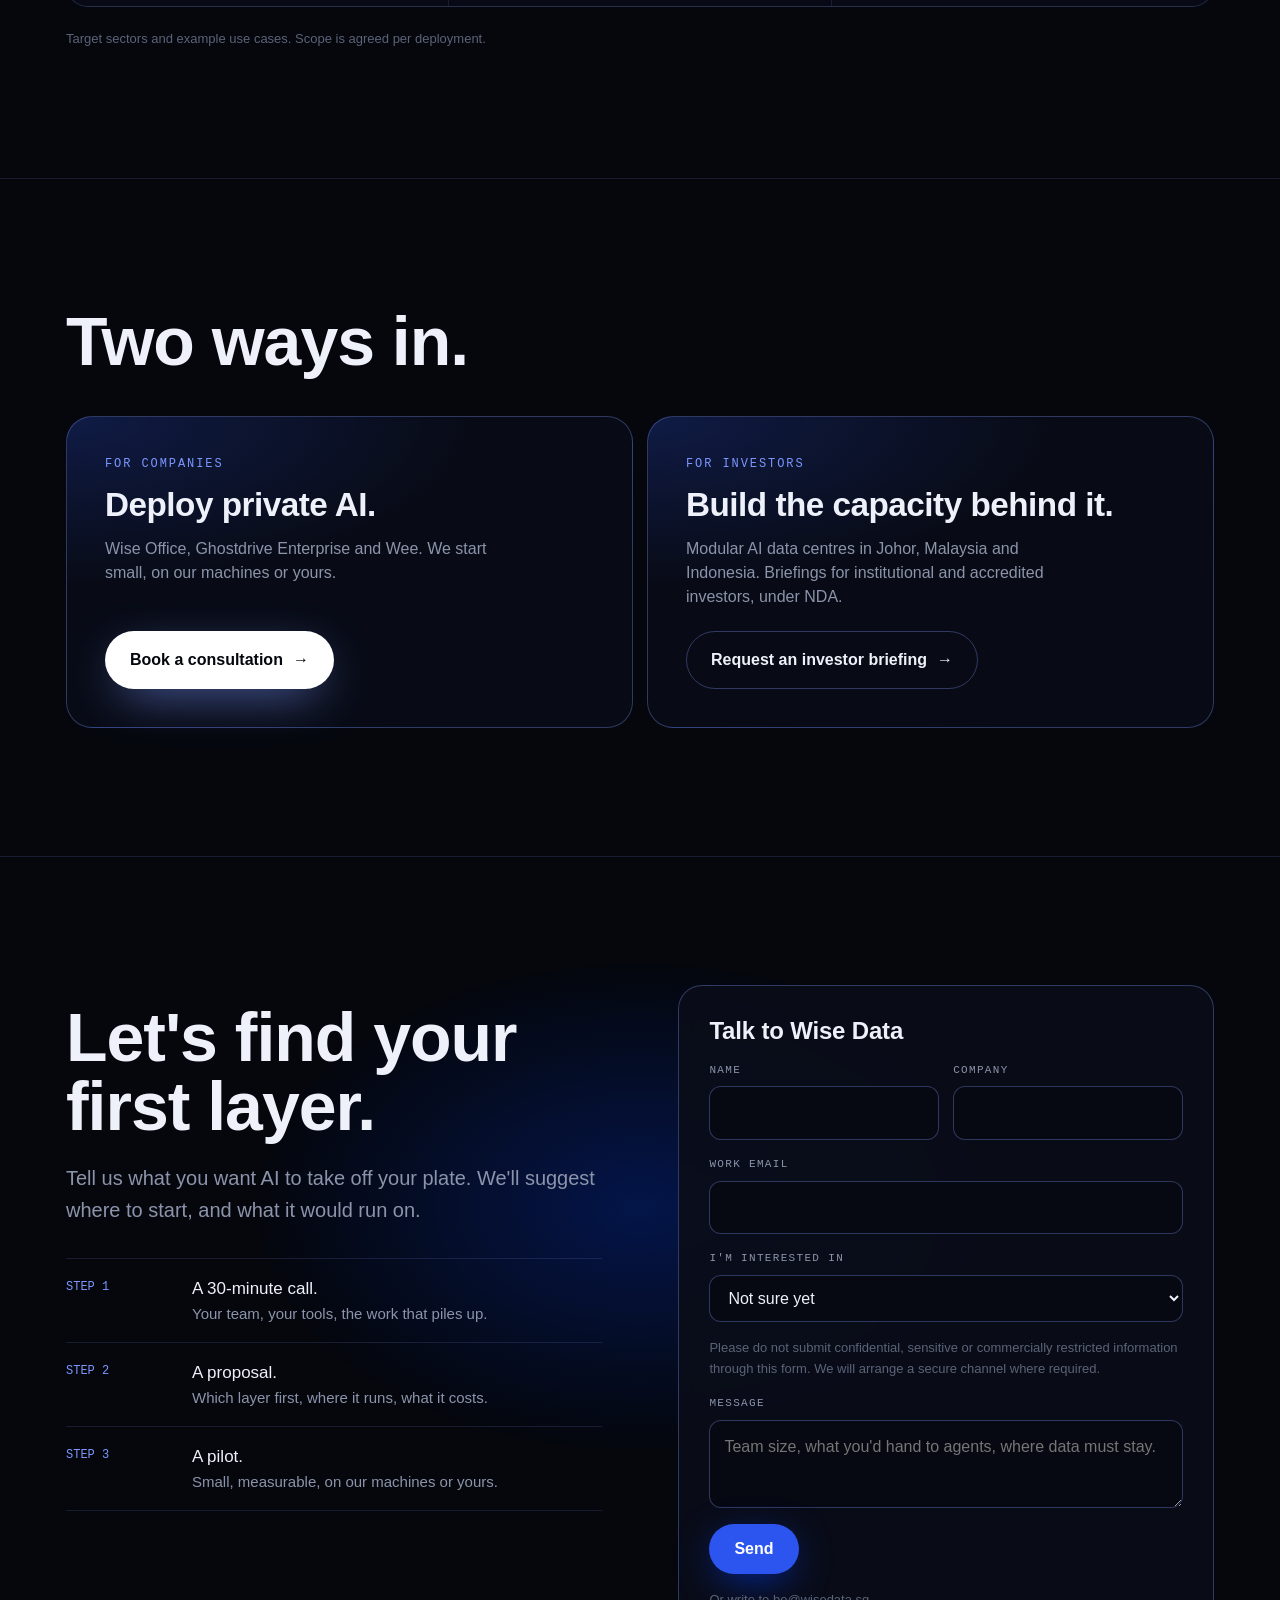
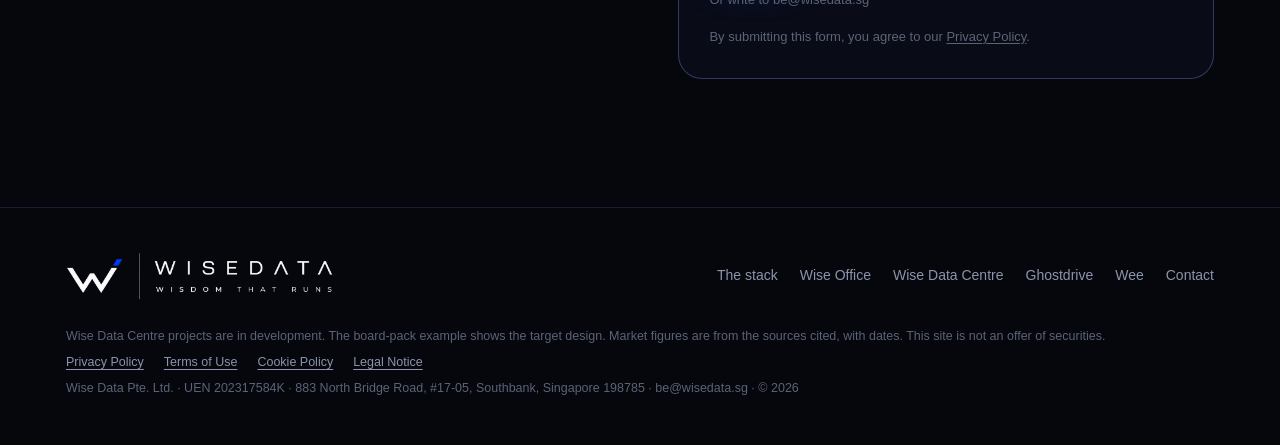
==== commit 1762367d: "Wee hero: icons for the five capabilities Co-Authored-By: Claude Sonnet 5.5 <noreply@anthropic.com> " ====
--- a/wisedata-sg/index.html
+++ b/wisedata-sg/index.html
@@ -1226,6 +1226,8 @@
 .kc-l li{border-top:1px solid var(--line-strong);padding-top:10px}
 .kc-l b{display:block;font-family:var(--f-display);font-size:15px;font-weight:600;line-height:1.25}
 .kc-l span{display:block;font-size:13.5px;color:var(--muted);line-height:1.4;margin-top:3px}
+.kc-ic li{display:flex;gap:12px;align-items:flex-start}
+.kc-ic svg{width:24px;height:24px;flex:0 0 auto;margin-top:1px}
 .kc-l li:last-child:nth-child(odd){grid-column:1/-1}
 @media (max-width:620px){.kc-l{grid-template-columns:1fr}}
 #dc-hero .dch-h{font-size:clamp(34px,4.1vw,54px)}
@@ -2670,12 +2672,12 @@
       <div class="pvl rise d2"><svg viewBox="0 0 24 24" fill="none" stroke="#7B97FF" stroke-width="1.8" stroke-linecap="round" stroke-linejoin="round" aria-hidden="true"><rect x="5" y="11" width="14" height="9" rx="2"/><path d="M8 11V8a4 4 0 0 1 8 0v3"/></svg><p><b>Fully private.</b> Only the people and AI agents taking part in a conversation can access it.</p></div>
       <div class="kc rise d3">
         <span class="kc-h">What you can do</span>
-        <ul class="kc-l">
-          <li><b>Chat with AI agents</b><span>Ask questions, get answers and bring specialised agents into team discussions.</span></li>
-          <li><b>Meet and collaborate</b><span>Connect through chat, voice and video, with AI agents available when you need them.</span></li>
-          <li><b>Delegate tasks instantly</b><span>Assign research, document creation and other work directly from your conversations.</span></li>
-          <li><b>Turn conversations into action</b><span>Capture meeting notes, organise decisions and keep tasks moving forward.</span></li>
-          <li><b>Connected to Ghostdrive</b><span>Give authorised AI agents access to protected company knowledge and shared context.</span></li>
+        <ul class="kc-l kc-ic">
+          <li><svg viewBox="0 0 24 24" fill="none" stroke="#7B97FF" stroke-width="1.8" stroke-linecap="round" stroke-linejoin="round" aria-hidden="true"><path d="M4 5h16v11H8l-4 4z"/></svg><div><b>Chat with AI agents</b><span>Ask questions, get answers and bring specialised agents into team discussions.</span></div></li>
+          <li><svg viewBox="0 0 24 24" fill="none" stroke="#7B97FF" stroke-width="1.8" stroke-linecap="round" stroke-linejoin="round" aria-hidden="true"><path d="M4 5h12a2 2 0 0 1 2 2v6a2 2 0 0 1-2 2H9l-4 3v-3H4a2 2 0 0 1-2-2V7a2 2 0 0 1 2-2z"/><path d="M18 9l4-2v8l-4-2"/></svg><div><b>Meet and collaborate</b><span>Connect through chat, voice and video, with AI agents available when you need them.</span></div></li>
+          <li><svg viewBox="0 0 24 24" fill="none" stroke="#7B97FF" stroke-width="1.8" stroke-linecap="round" stroke-linejoin="round" aria-hidden="true"><path d="M21 3L3 10l7 3 3 7z"/><path d="M10 13l11-10"/></svg><div><b>Delegate tasks instantly</b><span>Assign research, document creation and other work directly from your conversations.</span></div></li>
+          <li><svg viewBox="0 0 24 24" fill="none" stroke="#7B97FF" stroke-width="1.8" stroke-linecap="round" stroke-linejoin="round" aria-hidden="true"><path d="M9 6h11M9 12h11M9 18h11"/><path d="M3.5 6l1.2 1.2L7 5M3.5 12l1.2 1.2L7 11M3.5 18l1.2 1.2L7 17"/></svg><div><b>Turn conversations into action</b><span>Capture meeting notes, organise decisions and keep tasks moving forward.</span></div></li>
+          <li><svg viewBox="0 0 24 24" fill="none" stroke="#7B97FF" stroke-width="1.8" stroke-linecap="round" stroke-linejoin="round" aria-hidden="true"><rect x="5" y="11" width="14" height="9" rx="2"/><path d="M8 11V8a4 4 0 0 1 8 0v3"/></svg><div><b>Connected to Ghostdrive</b><span>Give authorised AI agents access to protected company knowledge and shared context.</span></div></li>
         </ul>
       </div>
       <div class="hx-cta rise d3">
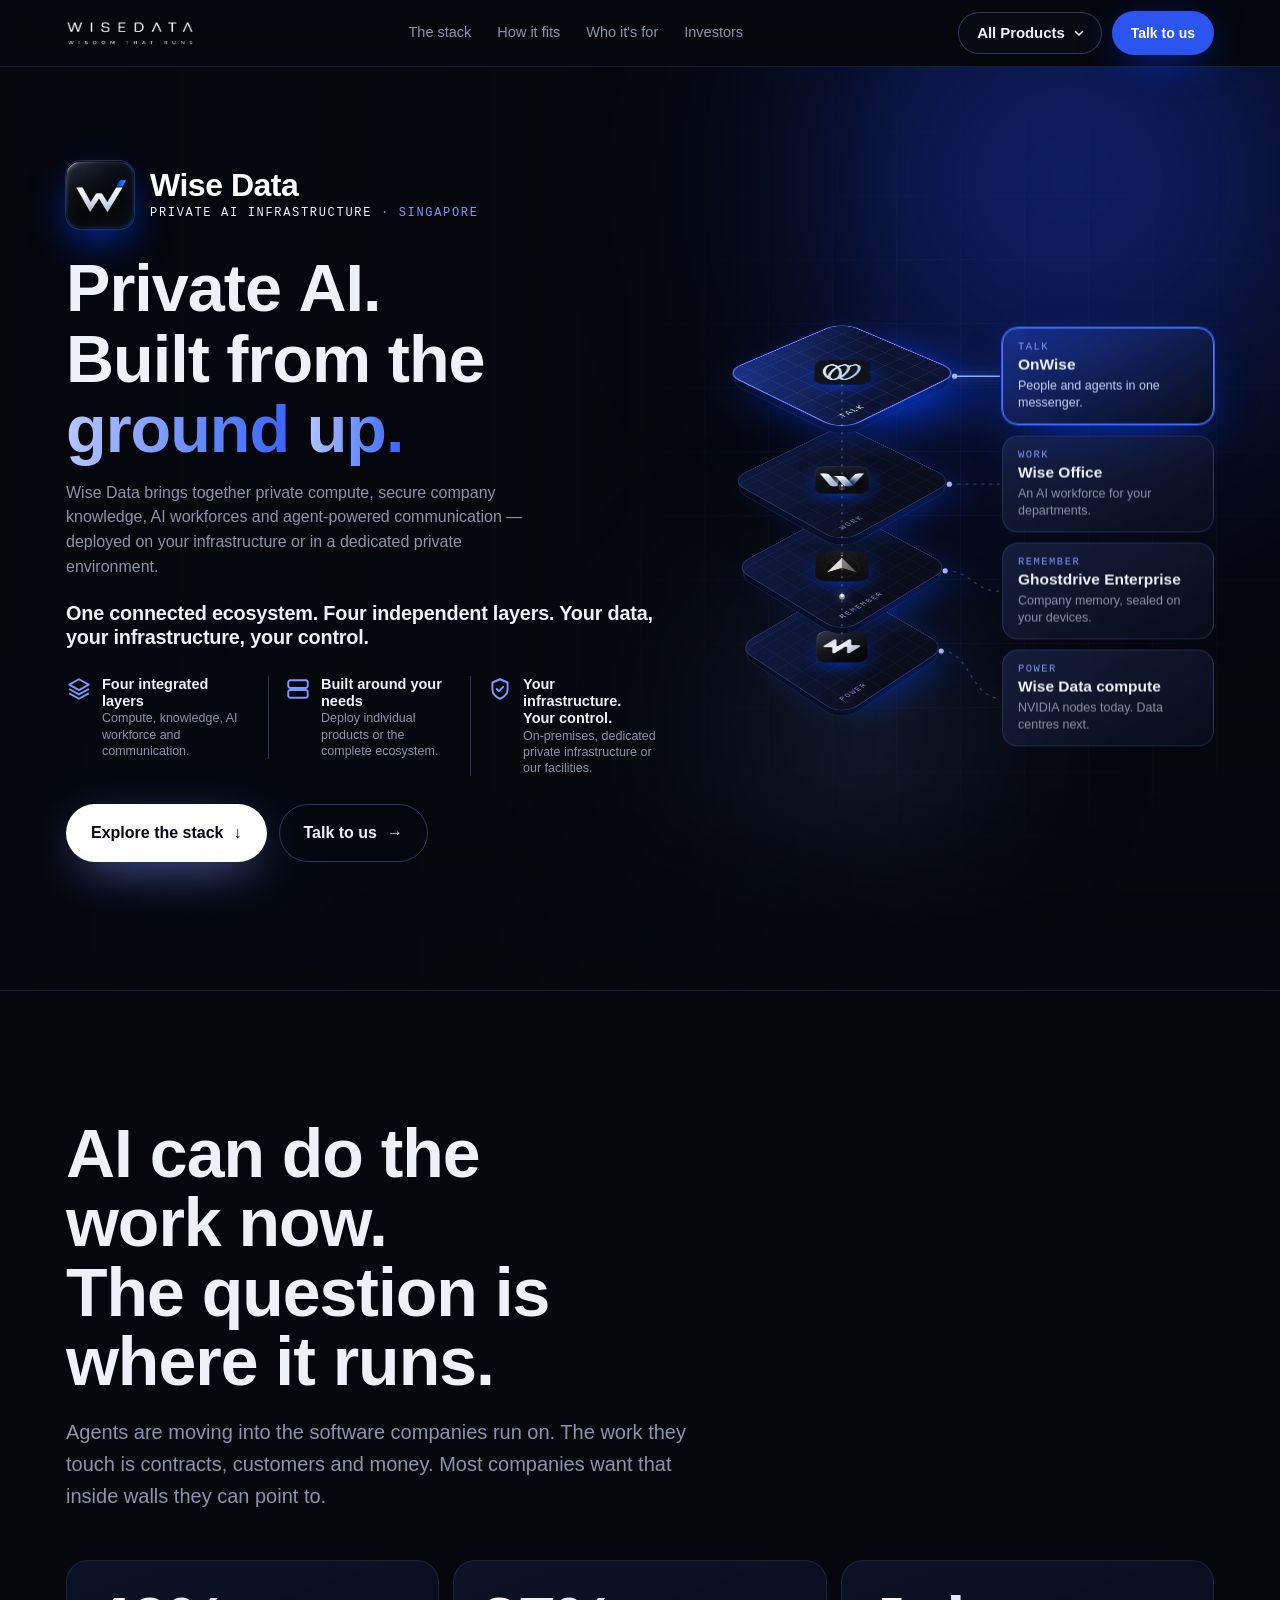
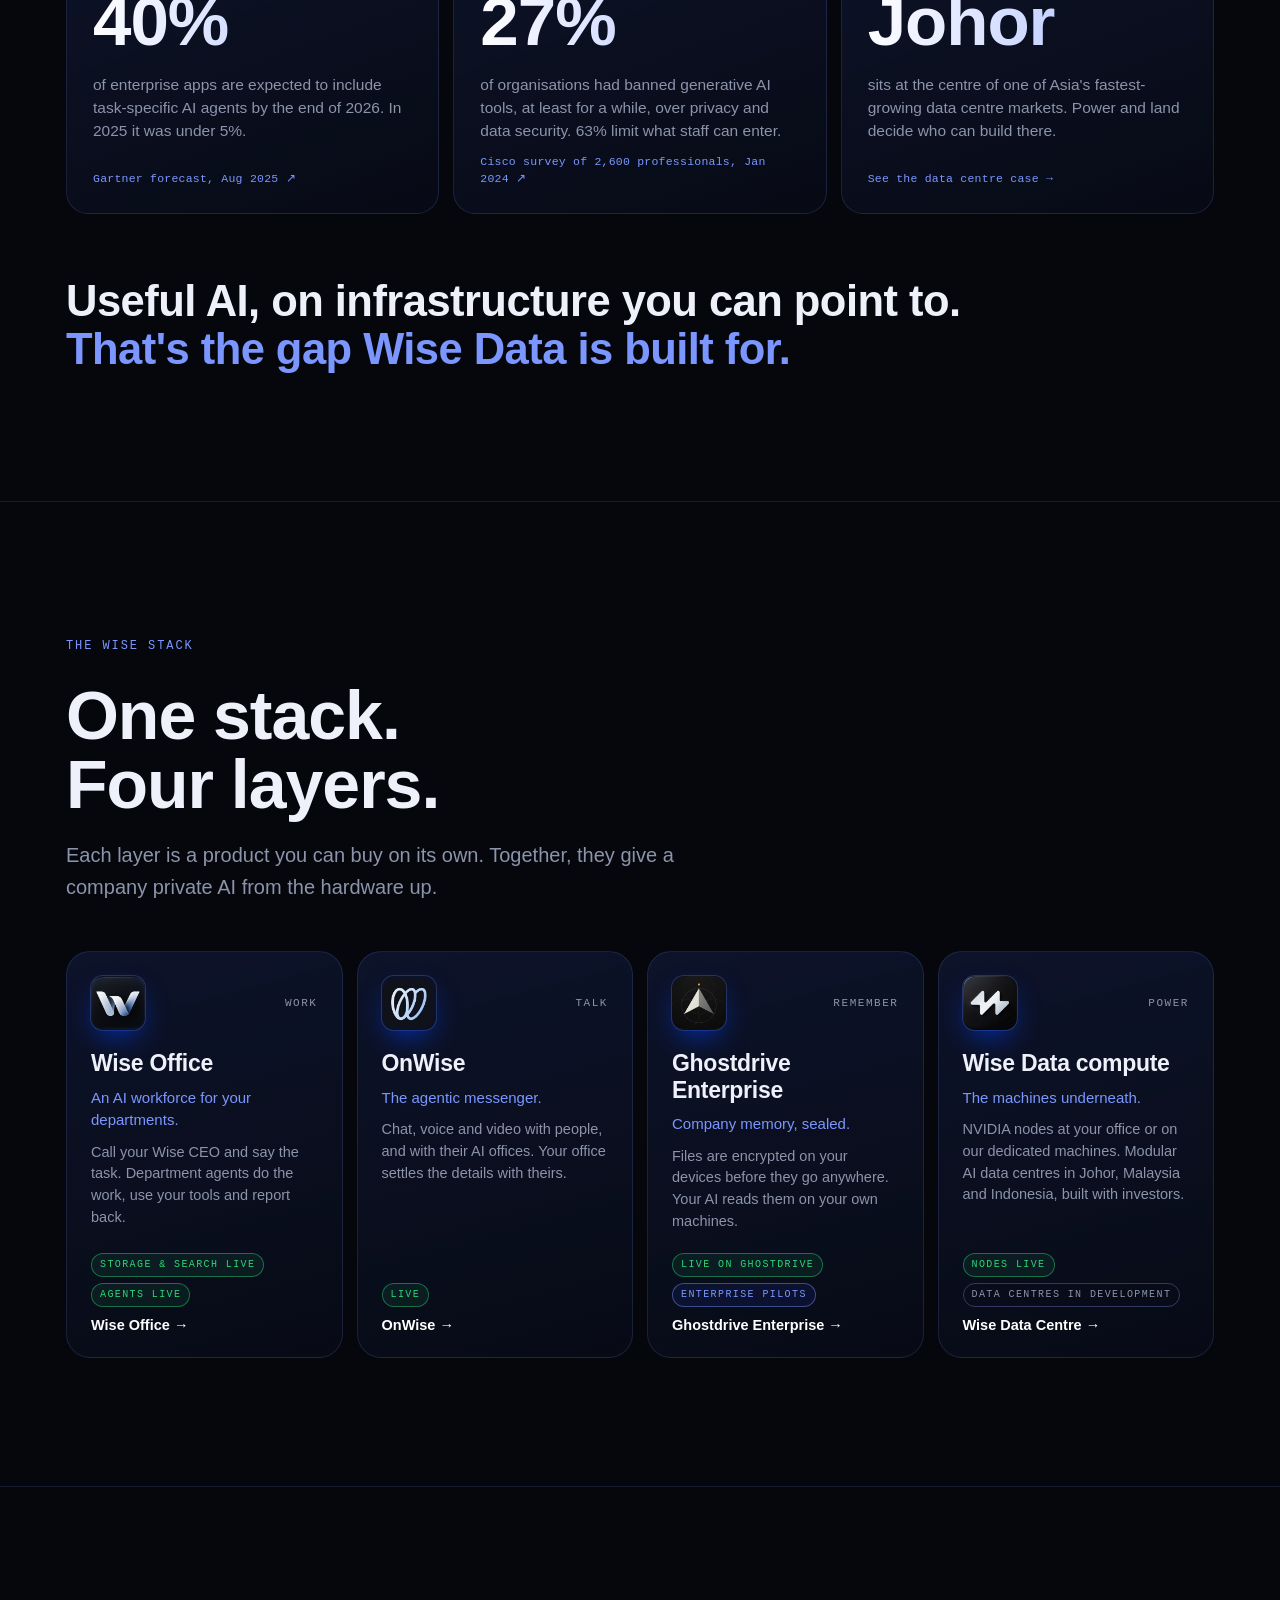
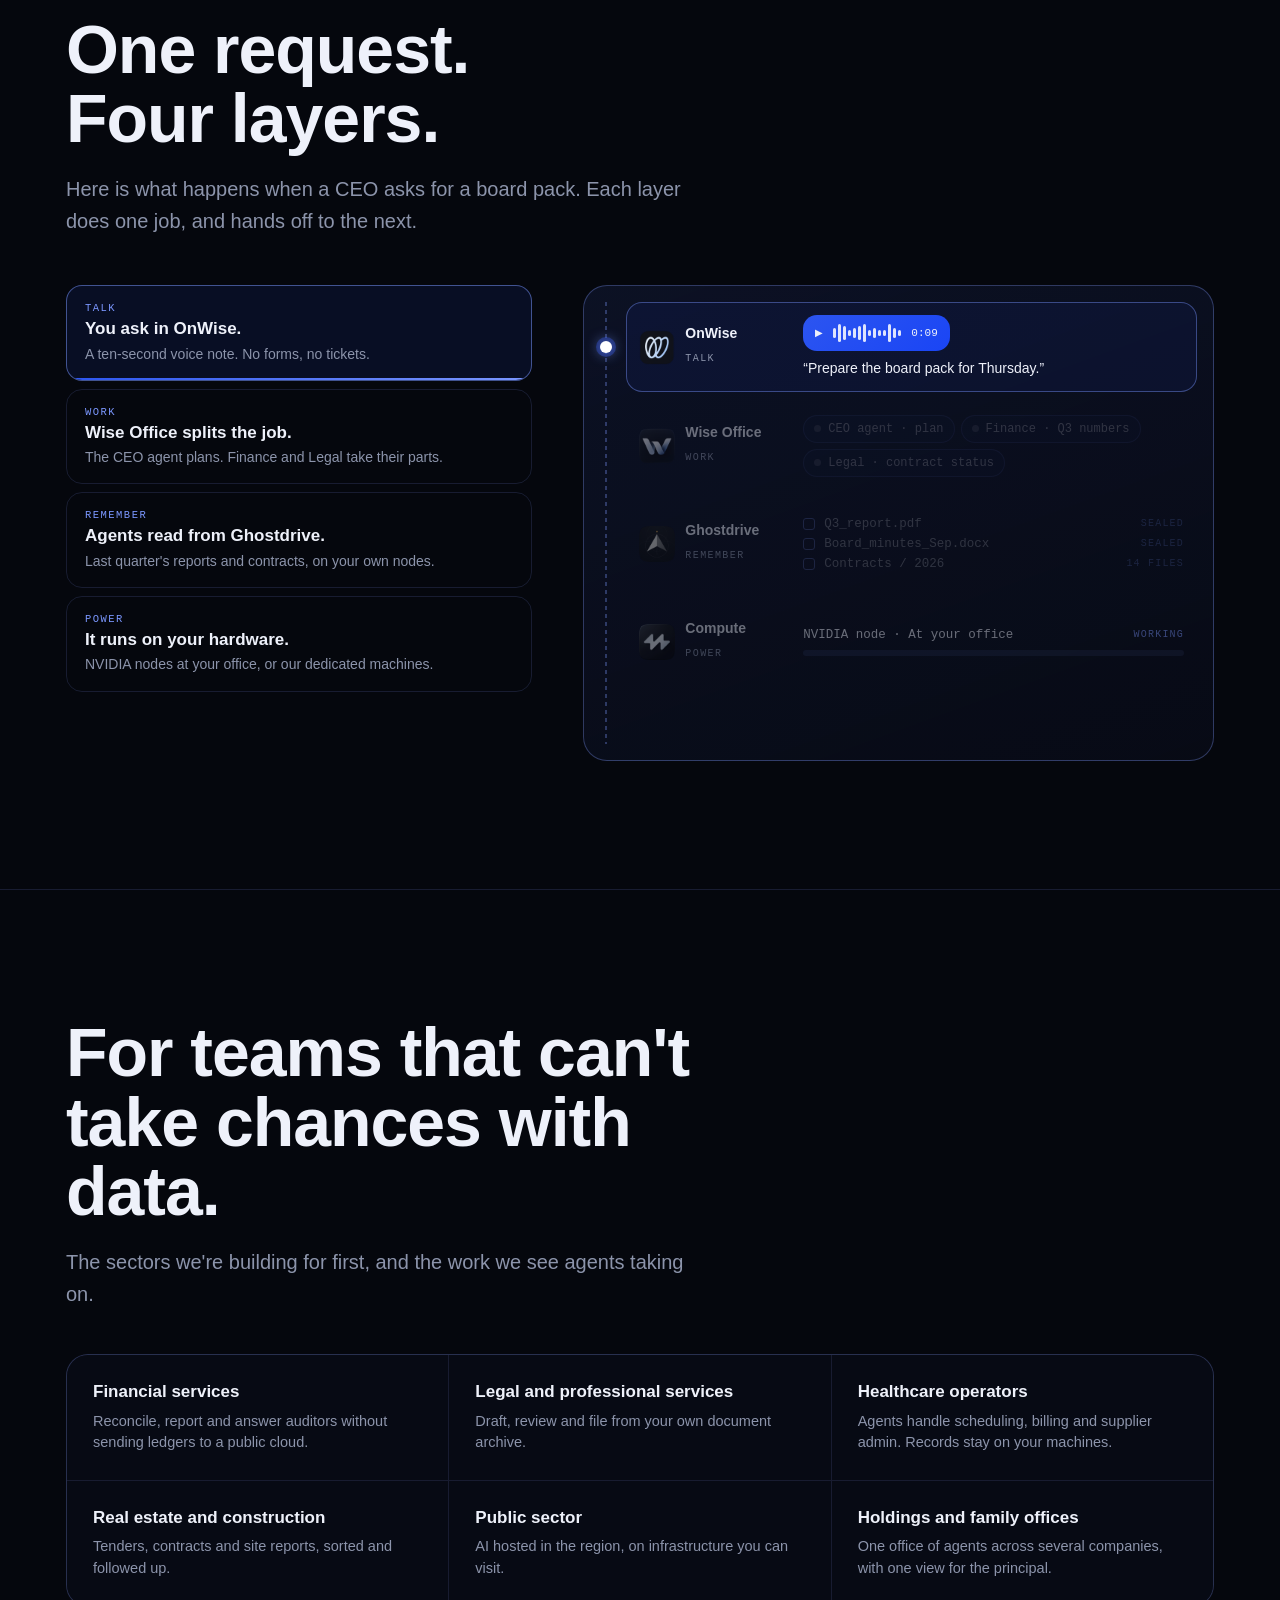
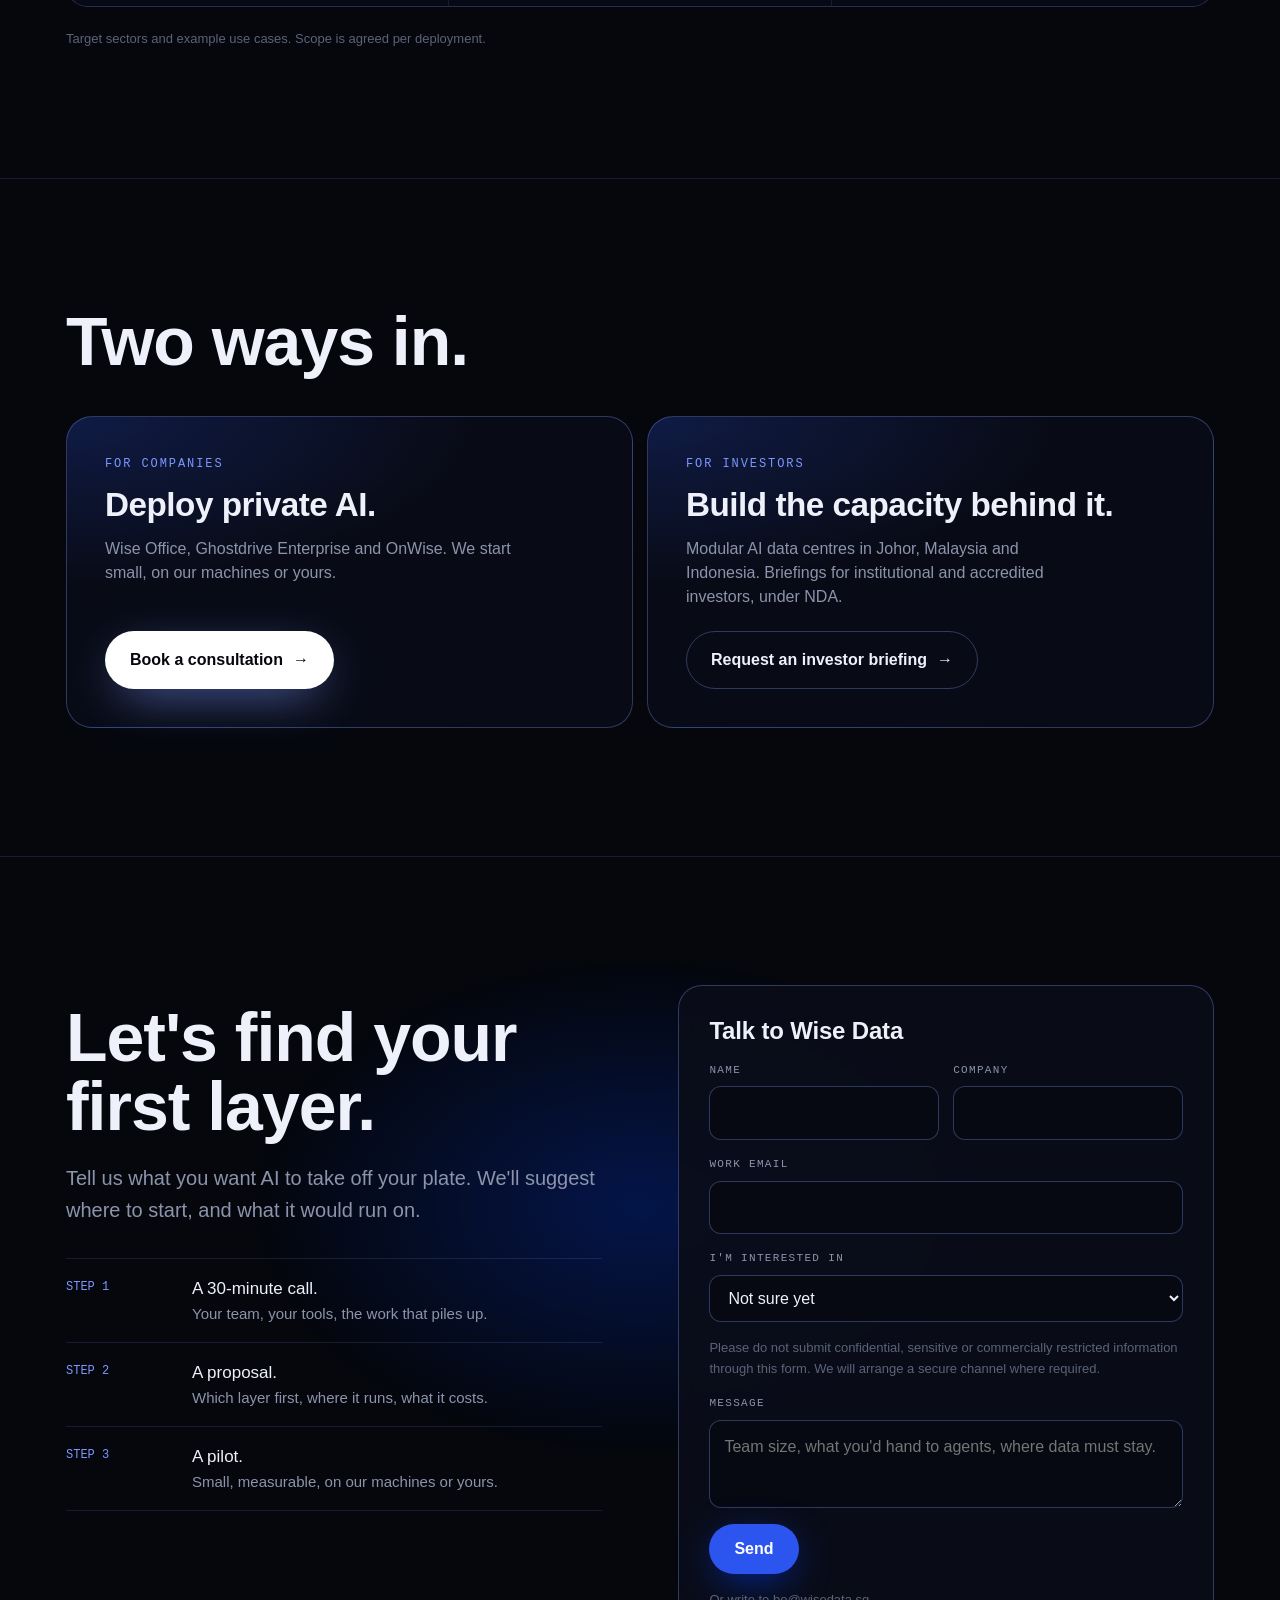
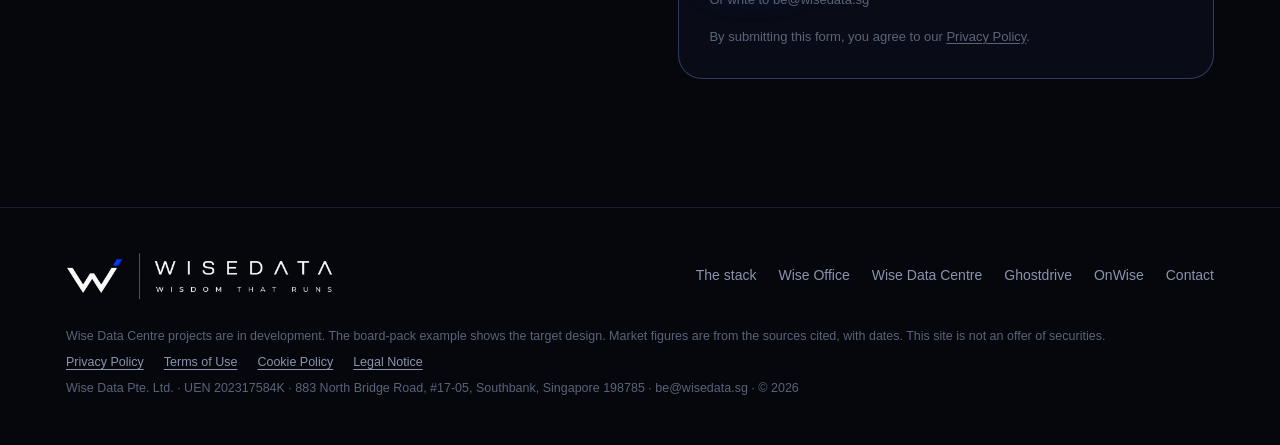
==== commit 42dab85a: "Rename Wee to OnWise; messenger page updated to match the prototype Co-Authored-By: Claude Sonnet 5." ====
--- a/wisedata-sg/index.html
+++ b/wisedata-sg/index.html
@@ -4,7 +4,7 @@
 <meta charset="utf-8">
 <meta name="viewport" content="width=device-width,initial-scale=1,viewport-fit=cover">
 <title>Wise Data</title>
-<meta name="description" content="Wise Data builds the Wise Stack: private AI from the hardware up. Wise Office, Ghostdrive Enterprise, Wee and Wise Data Centre. Singapore.">
+<meta name="description" content="Wise Data builds the Wise Stack: private AI from the hardware up. Wise Office, Ghostdrive Enterprise, OnWise and Wise Data Centre. Singapore.">
 <meta name="theme-color" content="#05070D">
 <link rel="icon" type="image/png" href="/favicon.png">
 <link rel="apple-touch-icon" href="/favicon.png">
@@ -503,6 +503,19 @@
 .wf .ok .k{color:var(--live)}
 .wf p{margin:0;font-size:14px;line-height:1.45;color:var(--muted)}
 @media (max-width:980px){.wf{grid-template-columns:1fr}.wf>div{border-left:0;border-top:1px solid var(--line)}.wf>div:first-child{border-top:0}}
+.intg.c2{grid-template-columns:repeat(2,1fr)}
+.hdsoon{display:flex;align-items:center;gap:14px;flex-wrap:wrap}
+.hdsoon h2{margin:0}
+.pipe{display:grid;grid-template-columns:repeat(4,1fr);margin-top:30px;border:1px solid var(--line);border-radius:18px;background:var(--panel);overflow:hidden}
+.pipe>div{padding:18px 20px;border-left:1px solid var(--line)}
+.pipe>div:first-child{border-left:0}
+.pipe .n{display:block;font-family:var(--f-mono);font-size:11px;letter-spacing:.14em;color:var(--blue-hi);margin-bottom:6px}
+.pipe b{display:block;font-family:var(--f-display);font-size:18px;font-weight:600}
+.pipe p{margin:6px 0 0;font-size:14.5px;color:var(--muted);line-height:1.45}
+@media (max-width:980px){.pipe{grid-template-columns:1fr 1fr}.pipe>div:nth-child(3){border-left:0}.pipe>div:nth-child(n+3){border-top:1px solid var(--line)}.intg.c2{grid-template-columns:1fr}}
+@media (max-width:620px){.pipe{grid-template-columns:1fr}.pipe>div{border-left:0;border-top:1px solid var(--line)}.pipe>div:first-child{border-top:0}}
+.xp{display:flex;flex-wrap:wrap;gap:10px;margin-top:28px}
+.xp span{font-family:var(--f-display);font-size:15px;font-weight:500;padding:10px 18px;border:1px solid var(--line-strong);border-radius:999px;color:var(--fg);background:var(--panel)}
 .intg{display:grid;grid-template-columns:repeat(3,1fr);gap:14px;margin-top:34px}
 .intg>div{display:grid;gap:6px;align-content:start;padding:20px 22px;border:1px solid var(--line);border-radius:18px;background:var(--panel)}
 .intg b{font-family:var(--f-display);font-size:19px;font-weight:600}
@@ -1545,7 +1558,7 @@
 .wp-sc[data-s="1"]{overflow:hidden;-webkit-mask-image:linear-gradient(to bottom,transparent 0,#000 22px);mask-image:linear-gradient(to bottom,transparent 0,#000 22px)}
 .wvc-o{padding-top:34px;overflow:hidden}
 
-/* ===== Wee view (v2: agentic messenger) ===== */
+/* ===== OnWise view (v2: agentic messenger) ===== */
 body:not([data-view="wee"]) .v-wee{display:none!important}
 body[data-view="wee"] .v-office{display:none!important}
 body[data-view="wee"] .mpc[data-go="wee"]{border-color:var(--blue);box-shadow:0 0 0 1px var(--blue)}
@@ -2088,7 +2101,7 @@
       <a class="btn btn-primary v-office" href="#start">Book a demo</a>
       <a class="btn btn-primary v-dc" href="#dc-brief">Investor briefing</a>
       <a class="btn btn-primary v-gd" href="#gd-pilot">Book a pilot</a>
-      <a class="btn btn-primary v-wee" href="#wee-beta">Get Wee</a>
+      <a class="btn btn-primary v-wee" href="#wee-beta">Get OnWise</a>
     </div>
   </div>
   <div class="menu" id="menu" hidden>
@@ -2099,14 +2112,14 @@
         <a class="mpc" href="/office/" data-go="office"><span class="here">You are here</span><span class="mpc-i mpc-lg" style="background-image:var(--lg-office)" role="img"></span><b>Wise Office</b><span>AI agents for your departments. Call one. It gets done.</span></a>
         <a class="mpc" href="/datacentre/" data-go="dc"><span class="here">You are here</span><span class="mpc-i mpc-lg" style="background-image:var(--lg-dc)" role="img"></span><b>Wise Data Centre</b><span>Modular AI data centres in Southeast Asia. For investors.</span></a>
         <a class="mpc" href="/ghostdrive/" data-go="gd"><span class="here">You are here</span><span class="mpc-i mpc-lg" style="background-image:var(--lg-gd)" role="img"></span><b>Ghostdrive Enterprise</b><span>Encrypted company memory for your AI, on your own machines.</span></a>
-        <a class="mpc" href="/wee/" data-go="wee"><span class="here">You are here</span><span class="mpc-i mpc-wee" role="img" aria-label="Wee"></span><b>Wee</b><span>The agentic messenger. Chat, voice and video with people and agents.</span></a>
+        <a class="mpc" href="/onwise/" data-go="wee"><span class="here">You are here</span><span class="mpc-i mpc-wee" role="img" aria-label="OnWise"></span><b>OnWise</b><span>The agentic messenger. Chat, voice and video with people and agents.</span></a>
       </div>
       <span class="menu-soon">More from Wise Data, coming soon.</span>
       <div class="menu-l v-home"><a href="#h-why">Why now</a><a href="#h-stack">The stack</a><a href="#h-flow">How it fits</a><a href="#h-contact">Contact</a></div>
       <div class="menu-l v-office"><a href="#how">How it works</a><a href="#calc">The numbers</a><a href="#now">Why now</a><a href="#rollout">Rollout</a><a href="#start">Book a demo</a></div>
       <div class="menu-l v-dc"><a href="#dc-why">Why now</a><a href="#dc-region">Region</a><a href="#dc-model">The model</a><a href="#dc-edge">Why Wise Data</a><a href="#dc-invest">Invest</a><a href="#dc-brief">Investor briefing</a></div>
       <div class="menu-l v-gd"><a href="#gd-why">Why</a><a href="#gd-how">How it works</a><a href="#gd-layer">What we add</a><a href="#gd-use">Use cases</a><a href="#gd-pilot">Book a pilot</a></div>
-      <div class="menu-l v-wee"><a href="#wee-ways">Five ways to talk</a><a href="#wee-calls">Calls</a><a href="#wee-plan">Delegate</a><a href="#wee-o2o">Office to office</a><a href="#wee-room">Rooms</a><a href="#wee-ghost">Memory</a><a href="#wee-trust">Trust</a><a href="#wee-beta">Get Wee</a></div>
+      <div class="menu-l v-wee"><a href="#wee-ways">Five ways to talk</a><a href="#wee-calls">Calls</a><a href="#wee-plan">Delegate</a><a href="#wee-o2o">Office to office</a><a href="#wee-room">Rooms</a><a href="#wee-ghost">Memory</a><a href="#wee-trust">Trust</a><a href="#wee-beta">Get OnWise</a></div>
     </div>
   </div>
 </header>
@@ -2141,7 +2154,7 @@
       </div>
     </div>
 
-    <div class="hm-st" id="hmStage" aria-label="The Wise Stack: Wee, Wise Office, Ghostdrive and Wise Data compute, stacked in four layers">
+    <div class="hm-st" id="hmStage" aria-label="The Wise Stack: OnWise, Wise Office, Ghostdrive and Wise Data compute, stacked in four layers">
       <svg class="hm-svg" id="hmSvg" aria-hidden="true"></svg>
       <div class="hm-scene" aria-hidden="true">
         <div class="hm-stack" id="hmStack">
@@ -2152,7 +2165,7 @@
         </div>
       </div>
       <div class="hm-lbs" id="hmLbs">
-        <div class="hm-lb" data-l="3"><span class="hm-n">Talk</span><b>Wee</b><span class="hm-d">People and agents in one messenger.</span></div>
+        <div class="hm-lb" data-l="3"><span class="hm-n">Talk</span><b>OnWise</b><span class="hm-d">People and agents in one messenger.</span></div>
         <div class="hm-lb" data-l="2"><span class="hm-n">Work</span><b>Wise Office</b><span class="hm-d">An AI workforce for your departments.</span></div>
         <div class="hm-lb" data-l="1"><span class="hm-n">Remember</span><b>Ghostdrive Enterprise</b><span class="hm-d">Company memory, sealed on your devices.</span></div>
         <div class="hm-lb" data-l="0"><span class="hm-n">Power</span><b>Wise Data compute</b><span class="hm-d">NVIDIA nodes today. Data centres next.</span></div>
@@ -2190,13 +2203,13 @@
         <div class="hm-cf"><span class="st t-live">STORAGE &amp; SEARCH LIVE</span><span class="st t-live">AGENTS LIVE</span></div>
         <span class="hm-go">Wise Office <span aria-hidden="true">→</span></span>
       </a>
-      <a class="hm-card dc-rv" href="/wee/">
+      <a class="hm-card dc-rv" href="/onwise/">
         <div class="hm-ch"><span class="hm-ci hm-wee"></span><span class="hm-cn">Talk</span></div>
-        <b>Wee</b>
+        <b>OnWise</b>
         <p class="hm-ct">The agentic messenger.</p>
         <p>Chat, voice and video with people, and with their AI offices. Your office settles the details with theirs.</p>
         <div class="hm-cf"><span class="st t-live">LIVE</span></div>
-        <span class="hm-go">Wee <span aria-hidden="true">→</span></span>
+        <span class="hm-go">OnWise <span aria-hidden="true">→</span></span>
       </a>
       <a class="hm-card dc-rv" href="/ghostdrive/">
         <div class="hm-ch"><span class="hm-ci" style="background-image:var(--lg-gd)"></span><span class="hm-cn">Remember</span></div>
@@ -2225,7 +2238,7 @@
     <p class="lede">Here is what happens when a CEO asks for a board pack. Each layer does one job, and hands off to the next.</p>
     <div class="hm-flow">
       <ol class="hm-steps" id="hmSteps">
-        <li data-s="0" class="is-on"><button type="button"><span class="hm-sn">Talk</span><b>You ask in Wee.</b><span>A ten-second voice note. No forms, no tickets.</span><i></i></button></li>
+        <li data-s="0" class="is-on"><button type="button"><span class="hm-sn">Talk</span><b>You ask in OnWise.</b><span>A ten-second voice note. No forms, no tickets.</span><i></i></button></li>
         <li data-s="1"><button type="button"><span class="hm-sn">Work</span><b>Wise Office splits the job.</b><span>The CEO agent plans. Finance and Legal take their parts.</span><i></i></button></li>
         <li data-s="2"><button type="button"><span class="hm-sn">Remember</span><b>Agents read from Ghostdrive.</b><span>Last quarter's reports and contracts, on your own nodes.</span><i></i></button></li>
         <li data-s="3"><button type="button"><span class="hm-sn">Power</span><b>It runs on your hardware.</b><span>NVIDIA nodes at your office, or our dedicated machines.</span><i></i></button></li>
@@ -2233,7 +2246,7 @@
       <div class="hm-lanes" id="hmLanes" aria-live="polite">
         <div class="hm-track" aria-hidden="true"><span id="hmDot"></span></div>
         <div class="hm-lane" data-s="0">
-          <div class="hm-lh"><span class="hm-li hm-wee"></span><div><b>Wee</b><span>Talk</span></div></div>
+          <div class="hm-lh"><span class="hm-li hm-wee"></span><div><b>OnWise</b><span>Talk</span></div></div>
           <div class="hm-lc">
             <div class="hm-vn"><span class="hm-play">▶</span><span class="hm-bars"><i></i><i></i><i></i><i></i><i></i><i></i><i></i><i></i><i></i><i></i><i></i><i></i><i></i><i></i></span><span class="hm-t">0:09</span></div>
             <p class="hm-q">“Prepare the board pack for Thursday.”</p>
@@ -2251,7 +2264,7 @@
           <div class="hm-lh"><span class="hm-li" style="background-image:var(--lg-dc)"></span><div><b>Compute</b><span>Power</span></div></div>
           <div class="hm-lc"><div class="hm-node"><span>NVIDIA node · At your office</span><span class="hm-load"><i id="hmLoad"></i></span><em id="hmLoadT">Working</em></div></div>
         </div>
-        <div class="hm-done" id="hmDone"><i>✓</i><span><b>Board pack ready.</b> Waiting for your approval in Wee.</span></div>
+        <div class="hm-done" id="hmDone"><i>✓</i><span><b>Board pack ready.</b> Waiting for your approval in OnWise.</span></div>
       </div>
     </div>
     
@@ -2283,7 +2296,7 @@
       <div class="hm-door dc-rv">
         <span class="hm-k">For companies</span>
         <b>Deploy private AI.</b>
-        <p>Wise Office, Ghostdrive Enterprise and Wee. We start small, on our machines or yours.</p>
+        <p>Wise Office, Ghostdrive Enterprise and OnWise. We start small, on our machines or yours.</p>
         <a class="btn btn-white" href="#h-contact">Book a consultation <span aria-hidden="true">→</span></a>
       </div>
       <div class="hm-door dc-rv">
@@ -2315,7 +2328,7 @@
         <div class="fld"><label for="hmOrg">Company</label><input id="hmOrg" autocomplete="organization" required></div>
       </div>
       <div class="fld"><label for="hmEmail">Work email</label><input id="hmEmail" type="email" autocomplete="email" required></div>
-      <div class="fld"><label for="hmInt">I'm interested in</label><select id="hmInt"><option>Not sure yet</option><option>Wise Office</option><option>Ghostdrive Enterprise</option><option>Wee</option><option>Wise Data Centre (investor)</option><option>Partnership</option></select></div>
+      <div class="fld"><label for="hmInt">I'm interested in</label><select id="hmInt"><option>Not sure yet</option><option>Wise Office</option><option>Ghostdrive Enterprise</option><option>OnWise</option><option>Wise Data Centre (investor)</option><option>Partnership</option></select></div>
       <p class="fine formwarn">Please do not submit confidential, sensitive or commercially restricted information through this form. We will arrange a secure channel where required.</p><div class="fld"><label for="hmMsg">Message</label><textarea id="hmMsg" placeholder="Team size, what you'd hand to agents, where data must stay."></textarea></div>
       <button class="btn btn-primary" type="submit" style="justify-self:start">Send</button>
       <p class="fine" id="hmNote">Or write to <span>be@wisedata.sg</span></p>
@@ -2662,13 +2675,13 @@
   </div>
   <div class="wrap hx-grid">
     <div class="hx-copy">
-      <div class="we-lock"><span class="we-ico" role="img" aria-label="Wee app icon"></span><div class="we-lt"><b>Wee</b><span>The AI-powered workspace for teams</span></div></div>
+      <div class="we-lock"><span class="we-ico" role="img" aria-label="OnWise app icon"></span><div class="we-lt"><b>OnWise</b><span>The AI-powered workspace for teams</span></div></div>
       <h1 class="hx-h" aria-label="Your team talks. Your AI team gets things done.">
         <span class="l" aria-hidden="true"><span class="w">Your</span> <span class="w">team</span> <span class="w">talks.</span></span>
         <span class="l" aria-hidden="true"><span class="w">Your</span> <span class="w">AI</span> <span class="w">team</span></span>
         <span class="l" aria-hidden="true"><span class="w hx-done">gets</span> <span class="w hx-done">things</span> <span class="w hx-done">done.</span></span>
       </h1>
-      <p class="hx-body rise d2">Chat with colleagues, bring AI agents into group conversations, run voice and video meetings, delegate tasks and get work done — all without leaving Wee.</p>
+      <p class="hx-body rise d2">Chat with colleagues, bring AI agents into group conversations, run voice and video meetings, delegate tasks and get work done — all without leaving OnWise.</p>
       <div class="pvl rise d2"><svg viewBox="0 0 24 24" fill="none" stroke="#7B97FF" stroke-width="1.8" stroke-linecap="round" stroke-linejoin="round" aria-hidden="true"><rect x="5" y="11" width="14" height="9" rx="2"/><path d="M8 11V8a4 4 0 0 1 8 0v3"/></svg><p><b>Fully private.</b> Only the people and AI agents taking part in a conversation can access it.</p></div>
       <div class="kc rise d3">
         <span class="kc-h">What you can do</span>
@@ -2681,12 +2694,12 @@
         </ul>
       </div>
       <div class="hx-cta rise d3">
-        <a class="btn btn-white" href="#wee-beta">Explore Wee <span aria-hidden="true">→</span></a>
+        <a class="btn btn-white" href="#wee-beta">Explore OnWise <span aria-hidden="true">→</span></a>
         <a class="btn btn-ghost" href="#wee-ways">See How It Works <span aria-hidden="true">↓</span></a>
       </div>
     </div>
 
-    <div class="hx-stage we-st" id="weStage" aria-label="Animation: the Wee app moves between a chat, a voice call with an AI office, a group video call with agents, and two offices negotiating">
+    <div class="hx-stage we-st" id="weStage" aria-label="Animation: the OnWise app moves between a chat, a voice call with an AI office, a group video call with agents, and two offices negotiating">
       <svg class="hx-beams" id="weBeams" aria-hidden="true"></svg>
       <div class="hx-phone" id="wePhone">
         <div class="hx-tilt" id="weTilt">
@@ -2695,7 +2708,7 @@
               <div class="hx-screen wp">
                 <div class="hx-island"></div>
                 <div class="hx-status"><span>9:41</span><span class="sig"><i></i><i></i><i></i><i></i></span></div>
-                <div class="wp-app"><span class="wp-brand"><span class="we-ico mini"></span><b>wee</b></span><span class="wp-lock"><svg viewBox="0 0 24 24" fill="none" stroke="currentColor" stroke-width="2" aria-hidden="true"><rect x="5" y="11" width="14" height="9" rx="2"/><path d="M8 11V8a4 4 0 0 1 8 0v3"/></svg>Private</span></div>
+                <div class="wp-app"><span class="wp-brand"><span class="we-ico mini"></span><b>OnWise</b></span><span class="wp-lock"><svg viewBox="0 0 24 24" fill="none" stroke="currentColor" stroke-width="2" aria-hidden="true"><rect x="5" y="11" width="14" height="9" rx="2"/><path d="M8 11V8a4 4 0 0 1 8 0v3"/></svg>Private</span></div>
                 <div class="wp-seg" id="wpSeg"><span data-s="0"><i></i>Chat</span><span data-s="1"><i></i>Voice</span><span data-s="2"><i></i>Video</span><span data-s="3"><i></i>Agents</span></div>
                 <div class="wp-body">
                   <!-- chat -->
@@ -2750,7 +2763,7 @@
 <section class="band bt" id="wee-ways">
   <div class="wrap">
     <h2>People aren't the only ones in the chat anymore.</h2>
-    <p class="lede">Wee connects people, their AI offices and other companies. Text, voice or video. Five kinds of conversation, one app.</p>
+    <p class="lede">OnWise connects people, their AI offices and other companies. Text, voice or video. Five kinds of conversation, one app.</p>
     <div class="wv-chips" id="wvChips" role="tablist" aria-label="Conversation types">
       <button type="button" role="tab" data-t="0" aria-selected="true" class="on"><span class="we-ar"><i class="p"></i><em></em><i class="p"></i></span>Person ↔ person<s></s></button>
       <button type="button" role="tab" data-t="1" aria-selected="false"><span class="we-ar"><i class="p"></i><em></em><i class="a"></i></span>You ↔ your office<s></s></button>
@@ -2780,7 +2793,16 @@
         <div class="wv-body" id="wvBody"></div>
       </div>
     </div>
-    <p class="we-big dc-rv">Other apps add AI to the chat.<br><span>Wee puts the agents in the conversation.</span></p>
+    <p class="we-big dc-rv">Other apps add AI to the chat.<br><span>OnWise puts the agents in the conversation.</span></p>
+  </div>
+</section>
+
+<section class="band bt" id="wee-spaces">
+  <div class="wrap">
+    <h2>One app. Two spaces.</h2>
+    <p class="lede">Switch between your personal agents and your company's agent office. Each space keeps its own rooms, agents and rules.</p>
+    <div class="intg c2"><div><b>Wise Person</b><span>Your own agents for life admin. Rooms with family and friends, calls, voice notes and files, and a wallet with credits.</span></div><div><b>Wise Office</b><span>Everything in Wise Person, plus an agent company for your business: a CEO agent, C-level agents and their teams, rooms with clients and partners, and deal rooms.</span></div></div>
+    <p class="fine" style="margin-top:18px">The spaces stay separate. Work agents cannot read your personal space, and your personal agents see your work calendar only as busy or free.</p>
   </div>
 </section>
 
@@ -2788,7 +2810,7 @@
 <section class="band bt" id="wee-calls">
   <div class="wrap">
     <h2>Calls, with your agents<br>on the line.</h2>
-    <p class="lede">Voice and video calls, one to one or in a group. Bring your office into the call. It listens, answers questions, takes notes and turns decisions into tasks before you hang up.</p>
+    <p class="lede">Voice and video calls, one to one or in a group, with live translation when people speak different languages. Bring your office into the call. It listens, answers questions, takes notes and turns decisions into tasks before you hang up.</p>
     <div class="vw dc-rv" id="weCall">
       <div class="vw-top"><span class="vw-dots"><i></i><i></i><i></i></span><b>Deal room · Weekly</b><span class="vw-rec"><i></i>Live · <em id="vwTm">18:22</em></span></div>
       <div class="vw-main">
@@ -2846,7 +2868,7 @@
 <!-- OFFICE TO OFFICE -->
 <section class="band bt" id="wee-o2o">
   <div class="wrap">
-    <div class="we-o2o-h"><span class="st t-live">LIVE</span><h2>Companies can talk to companies.</h2></div>
+    <div class="we-o2o-h"><h2>Companies can talk to companies.</h2></div>
     <p class="lede">Your office and theirs settle the details: times, documents, next steps. Each side shares only what it allows. People get the result, and the decisions.</p>
     <div class="we-chain dc-rv" id="weChain"><span data-k="0"><i class="lh"></i>You</span><em></em><span data-k="1"><i class="lo"></i>Your office</span><em class="d"></em><span data-k="2"><i class="lx"></i>Partner office</span><em></em><span data-k="3"><i class="lh"></i>Partner</span></div>
     <div class="we-o2o">
@@ -2865,11 +2887,35 @@
   </div>
 </section>
 
+<section class="band bt" id="wee-deals">
+  <div class="wrap">
+    <h2>From first message to signed deal.</h2>
+    <p class="lede">A deal room is a chat with a pipeline. Your Deal desk agent reads the conversation and drafts the steps: who does what, and by when. Nothing is agreed or paid until you approve it.</p>
+    <div class="pipe">
+      <div><span class="n">01</span><b>Intro</b><p>Say who you are and what the deal is about. The other side gets a card with Open, Join and Decline.</p></div>
+      <div><span class="n">02</span><b>Terms</b><p>Agree the terms in the room. Either side can accept, counter or decline a change.</p></div>
+      <div><span class="n">03</span><b>Your call</b><p>The decisions that matter wait for a person, never for an agent.</p></div>
+      <div><span class="n">04</span><b>Signed</b><p>Confirmed by both companies. The room keeps the record.</p></div>
+    </div>
+    <div class="intg "><div><b>You choose what leaves</b><span>Documents and data are shared one by one. Everything else stays in your office, and the room logs what you share.</span></div><div><b>Pause, resume or close</b><span>Pause a deal and OnWise reminds you both when the pause ends. Close it without a deal and reopen it if talks start again.</span></div><div><b>Secured payments</b><span>Payments are planned through a licensed payment partner. A secured deal is held by the partner until you release it. OnWise does not hold your money.</span></div></div>
+    <p class="fine" style="margin-top:18px">Illustrative example. Company names are fictional. Secured payments are in development.</p>
+  </div>
+</section>
+
+<section class="band bt" id="wee-market">
+  <div class="wrap">
+    <div class="hdsoon"><h2>Be found by the companies that need you.</h2><span class="st t-beta">COMING SOON</span></div>
+    <p class="lede">Your page on OnWise, your offers, and agents that look for matches while you work. You approve every introduction.</p>
+    <div class="intg c2"><div><b>Your page</b><span>People and companies get a page that shows what they offer and what they look for, with the checks that have been confirmed.</span></div><div><b>Offers</b><span>Post what you offer, look for, want to partner on or are hiring for. People and agents respond, and a deal room opens.</span></div><div><b>Agents that match</b><span>Your agents meet other companies' agents, pitch and shortlist. Prices and contracts wait for you.</span></div><div><b>A track record</b><span>Deals that both companies closed build your record and your rank, from Silver to Platinum.</span></div></div>
+    <p class="fine" style="margin-top:18px">Market is in development. What is shown here is the plan.</p>
+  </div>
+</section>
+
 <!-- ROOMS -->
 <section class="band bt" id="wee-room">
   <div class="wrap">
     <h2>A conversation becomes a workspace.</h2>
-    <p class="lede">A Wee room holds people, agents, files, decisions and tasks together. Anyone who joins sees how you got here. Bring in a specialist with one line. It already knows the room.</p>
+    <p class="lede">A OnWise room holds people, agents, files, decisions and tasks together. Anyone who joins sees how you got here. Bring in a specialist with one line. It already knows the room.</p>
     <div class="we-rm">
       <div class="we-card dc-rv">
         <div class="we-cnt"><div><b>3</b><span>People</span></div><div><b>4</b><span>Agents</span></div><div><b>12</b><span>Files</span></div><div><b>4</b><span>Decisions</span></div><div><b>7</b><span>Tasks</span></div></div>
@@ -2894,11 +2940,29 @@
   </div>
 </section>
 
+<section class="band bt" id="wee-ask">
+  <div class="wrap">
+    <h2>Ask OnWise. It works across everything.</h2>
+    <p class="lede">One assistant over your rooms, agents, wallet and apps. Ask a question or tell it what to do. Safe steps run with Undo. Sending and paying always ask you first.</p>
+    <div class="xp"><span>What needs me today?</span><span>Ask the CFO to check supplier invoices</span><span>Create a room with Anna and Maya about pricing</span><span>Remind Daniel about the overdue invoice</span></div>
+    <p class="fine" style="margin-top:18px">Example requests.</p>
+  </div>
+</section>
+
+<section class="band bt" id="wee-tools">
+  <div class="wrap">
+    <h2>Connect your tools. Choose what agents may do.</h2>
+    <p class="lede">Agents work in the apps your team already uses, with the access you give them and nothing more.</p>
+    <div class="intg c2"><div><b>Read-only to start</b><span>Each connected app starts with read access. Anything more is your choice.</span></div><div><b>Per agent, per action</b><span>Choose which agent may use each tool and what it may do with it.</span></div><div><b>Connect by API</b><span>If an app is not listed, paste a REST address or an OpenAPI link. Your agents learn what it can do and ask before they use it.</span></div><div><b>Every use is logged</b><span>The room that asked shows which agent did what, and when.</span></div></div>
+    <p class="fine" style="margin-top:18px">Which apps are available is confirmed with your team.</p>
+  </div>
+</section>
+
 <!-- GHOSTDRIVE -->
 <section class="band bt" id="wee-ghost">
   <div class="wrap">
     <h2>It remembers.<br><span class="glow">Privately.</span></h2>
-    <p class="lede">Wee runs on Ghostdrive. Files and room memory are encrypted on your devices and kept on your own nodes. Your agents get context. Outsiders get sealed data.</p>
+    <p class="lede">OnWise runs on Ghostdrive. Files and room memory are encrypted on your devices and kept on your own nodes. Your agents get context. Outsiders get sealed data.</p>
     <div class="we-gh">
       <div class="we-ghv dc-rv" aria-hidden="true">
         <div class="we-ghl"><span class="we-k">Your agents read</span><p>Discount capped at 4%</p><p>Proposal v4 · signed NDA</p><p>Call on Tuesday, 15:00</p></div>
@@ -2936,14 +3000,23 @@
   </div>
 </section>
 
+<section class="band bt" id="wee-control">
+  <div class="wrap">
+    <h2>You stay in charge.</h2>
+    <p class="lede">Rules, limits and a stop switch for every agent. Decisions come to you, in one place.</p>
+    <div class="intg "><div><b>Five rules for every action</b><span>Allowed, Approval card, Ask the owner, Face ID each time, or Not allowed. Each agent has its own list.</span></div><div><b>Take it back</b><span>Actions you or your agents approve are kept in History, and most can be undone. What cannot be unsent is marked.</span></div><div><b>A stop switch</b><span>Turn an agent off and it finishes the task in progress, then starts no new ones.</span></div><div><b>Who can reach you</b><span>Following someone adds them to your contacts. To keep chatting, they follow you back. You can hide from search or block anyone, and only you decide. Your agents never follow back or block for you.</span></div><div><b>One inbox for what needs you</b><span>Decisions waiting, promises you owe and are owed, and a history of what was done.</span></div><div><b>Quiet when you want it</b><span>Silence pushes until the time you pick. Everything still lands in your inbox, and agents keep working.</span></div></div>
+    
+  </div>
+</section>
+
 <!-- GET WEE -->
 <section class="band bt" id="wee-beta">
   <div class="wrap">
     <h2>Bring your team.<br><span class="glow">Bring your agents.</span></h2>
-    <p class="lede">Wee comes with Wise Office at no separate cost. Tell us about your team and we'll set it up.</p>
+    <p class="lede">OnWise comes with Wise Person for individuals and Wise Office for companies. Tell us about your team and we'll set it up.</p>
     <div class="we-dep">
-      <div class="we-card dc-rv"><span class="we-k">At your office</span><b>On your own premises</b><p>Wee, Ghostdrive and your agents run on NVIDIA hardware in your office. Wise Data installs and supports it.</p></div>
-      <div class="we-card dc-rv"><span class="we-k">Dedicated cloud</span><b>A private node, run by us</b><p>Your own isolated node in a Wise Data facility. No hardware to buy. Details under NDA.</p></div>
+      <div class="we-card dc-rv"><span class="we-k">At your office</span><b>On your own premises</b><p>OnWise, Ghostdrive and your agents run on NVIDIA hardware in your office. Wise Data installs and supports it.</p></div>
+      <div class="we-card dc-rv"><span class="we-k">Dedicated cloud</span><b>A private node, run by us</b><p>Your own isolated node on Wise Data infrastructure. No hardware to buy. Details under NDA.</p></div>
     </div>
     <form class="we-f dc-rv" id="weForm" novalidate>
       <div class="we-fg">
@@ -3035,7 +3108,7 @@
 
     <div class="ow" id="ow">
       <div class="ow-chat" aria-live="polite">
-        <div class="ow-ch"><span class="ow-av"><svg viewBox="0 0 24 24" fill="none" stroke="#fff" stroke-width="2" stroke-linecap="round" aria-hidden="true"><path d="M4 10v4M8 7v10M12 4v16M16 7v10M20 10v4"/></svg></span><div><b>Wise CEO</b><span>in Wee</span></div></div>
+        <div class="ow-ch"><span class="ow-av"><svg viewBox="0 0 24 24" fill="none" stroke="#fff" stroke-width="2" stroke-linecap="round" aria-hidden="true"><path d="M4 10v4M8 7v10M12 4v16M16 7v10M20 10v4"/></svg></span><div><b>Wise CEO</b><span>in OnWise</span></div></div>
         <div class="ow-msgs" id="owMsgs"></div>
         <div class="ow-in"><span id="owIn">Message Wise CEO</span><i aria-hidden="true"><svg viewBox="0 0 24 24" fill="none" stroke="#fff" stroke-width="2.2" stroke-linecap="round"><path d="M5 12h14M13 6l6 6-6 6"/></svg></i></div>
       </div>
@@ -3046,7 +3119,7 @@
           <div class="ow-infra" id="owInfra">
             <div class="seg" id="i-gd"><b>Ghostdrive storage</b><span>Your files, mail and chats</span></div>
             <div class="seg" id="i-llm"><b>Local AI model</b><span>Private, on NVIDIA hardware</span></div>
-            <div class="seg" id="i-wee"><b>Wee</b><span>Messages and calls</span></div>
+            <div class="seg" id="i-wee"><b>OnWise</b><span>Messages and calls</span></div>
           </div>
         </div>
       </div>
@@ -3062,7 +3135,7 @@
     </div>
 
     <div class="caps">
-      <div><span class="n">1</span><b>Talk to Wise CEO.</b><span>Message or call it in Wee. Or go straight to a department.</span></div>
+      <div><span class="n">1</span><b>Talk to Wise CEO.</b><span>Message or call it in OnWise. Or go straight to a department.</span></div>
       <div><span class="n">2</span><b>The office splits the work.</b><span>C-level agents hand tasks to department agents, who work in your tools and on your data.</span></div>
       <div><span class="n">3</span><b>Approve what matters.</b><span>Payments, signatures and outgoing messages wait for your OK.</span></div>
     </div>
@@ -3206,7 +3279,7 @@
     <div class="rm" id="rm">
       <div><span class="w">WEEK 1</span><h3>We map the work.</h3><p>Tasks, files and systems, with the people who do them today.</p></div>
       <div><span class="w">WEEK 2</span><h3>We install the machine.</h3><p>The NVIDIA hardware goes into your office, with encrypted storage and a private network.</p></div>
-      <div><span class="w">WEEK 3</span><h3>We build your agents.</h3><p>Built around your files and rules, connected to your systems. Wee goes onto your team's phones.</p></div>
+      <div><span class="w">WEEK 3</span><h3>We build your agents.</h3><p>Built around your files and rules, connected to your systems. OnWise goes onto your team's phones.</p></div>
       <div><span class="w">WEEK 4</span><h3>You go live.</h3><p>You message, the agents work. We tune them as the results come in.</p></div>
     </div>
     <p class="fine" style="margin-top:22px">Typical plan. Timing depends on the number of departments and the data. Confirmed in your proposal.</p>
@@ -3221,7 +3294,7 @@
       <p class="lede">If your team does it on a computer today, there's a good chance an agent can do it. Tell us the use case and we'll scope it.</p>
       <div class="path">
         <div><span class="w">WEEK 1</span><div><b>We map the work.</b><span class="s">One department, one task, a number to beat.</span></div></div>
-        <div><span class="w">WEEKS 2–3</span><div><b>We install and build.</b><span class="s">NVIDIA hardware at your office, agents built around your files, Wee on your team's phones and laptops.</span></div></div>
+        <div><span class="w">WEEKS 2–3</span><div><b>We install and build.</b><span class="s">NVIDIA hardware at your office, agents built around your files, OnWise on your team's phones and laptops.</span></div></div>
         <div><span class="w">WEEK 4+</span><div><b>You go live.</b><span class="s">You call it, it delivers. We measure the pilot, then you decide on the next department.</span></div></div>
       </div>
       <p class="fine" style="margin-top:14px">Typical plan. Your timeline is confirmed in the proposal.</p>
@@ -3248,13 +3321,13 @@
   <div class="wrap">
     <div class="foot">
       <a class="brand" href="/" aria-label="Wise Data home"><img class="logo" src="[data-uri]" alt="Wise Data" width="180" height="32"></a>
-      <nav class="v-office" aria-label="Footer"><a href="#how">How it works</a><a href="#calc">The numbers</a><a href="#now">Why now</a><a href="#rollout">Rollout</a><a href="#start">Book a demo</a></nav><nav class="v-home" aria-label="Footer"><a href="#h-stack">The stack</a><a href="/office/">Wise Office</a><a href="/datacentre/">Wise Data Centre</a><a href="/ghostdrive/">Ghostdrive</a><a href="/wee/">Wee</a><a href="#h-contact">Contact</a></nav><nav class="v-dc" aria-label="Footer"><a href="#dc-why">Why now</a><a href="#dc-region">Region</a><a href="#dc-model">The model</a><a href="#dc-invest">Invest</a><a href="#dc-brief">Investor briefing</a></nav><nav class="v-gd" aria-label="Footer"><a href="#gd-why">Why</a><a href="#gd-how">How it works</a><a href="#gd-layer">What we add</a><a href="#gd-use">Use cases</a><a href="#gd-pilot">Book a pilot</a></nav><nav class="v-wee" aria-label="Footer"><a href="#wee-ways">Five ways</a><a href="#wee-calls">Calls</a><a href="#wee-plan">Delegate</a><a href="#wee-o2o">Office to office</a><a href="#wee-trust">Trust</a><a href="#wee-beta">Get Wee</a></nav>
+      <nav class="v-office" aria-label="Footer"><a href="#how">How it works</a><a href="#calc">The numbers</a><a href="#now">Why now</a><a href="#rollout">Rollout</a><a href="#start">Book a demo</a></nav><nav class="v-home" aria-label="Footer"><a href="#h-stack">The stack</a><a href="/office/">Wise Office</a><a href="/datacentre/">Wise Data Centre</a><a href="/ghostdrive/">Ghostdrive</a><a href="/onwise/">OnWise</a><a href="#h-contact">Contact</a></nav><nav class="v-dc" aria-label="Footer"><a href="#dc-why">Why now</a><a href="#dc-region">Region</a><a href="#dc-model">The model</a><a href="#dc-invest">Invest</a><a href="#dc-brief">Investor briefing</a></nav><nav class="v-gd" aria-label="Footer"><a href="#gd-why">Why</a><a href="#gd-how">How it works</a><a href="#gd-layer">What we add</a><a href="#gd-use">Use cases</a><a href="#gd-pilot">Book a pilot</a></nav><nav class="v-wee" aria-label="Footer"><a href="#wee-ways">Five ways</a><a href="#wee-calls">Calls</a><a href="#wee-plan">Delegate</a><a href="#wee-o2o">Office to office</a><a href="#wee-trust">Trust</a><a href="#wee-beta">Get OnWise</a></nav>
     </div>
     <div class="legal">
       <span class="v-home">Wise Data Centre projects are in development. The board-pack example shows the target design. Market figures are from the sources cited, with dates. This site is not an offer of securities.</span>
       <span class="v-dc">Wise Data Centre: information only. This page is not an offer of securities, an invitation to invest or investment advice. Any investment is subject to eligibility, due diligence and definitive agreements, and is open to institutional and accredited investors only. Market figures are from the sources cited. Visuals are concepts, not existing facilities. Costs are indicative.</span>
       <span class="v-gd">Ghostdrive Enterprise: Ghostdrive is an encrypted storage and memory system. Wise Data provides enterprise deployment, hardware, Wise Office and support. Feature status and technical details are as published by Ghostdrive, October 2026. Compliance mapping is advisory, not legal advice.</span>
-      <span class="v-wee">Conversations shown are illustrative and company names are fictional. Wee runs on Ghostdrive storage; encryption details are as published by Ghostdrive.</span>
+      <span class="v-wee">Conversations shown are illustrative and company names are fictional. Features marked Coming soon are in development. OnWise runs on Ghostdrive storage; encryption details are as published by Ghostdrive.</span>
       <span class="v-office">Conversations shown are illustrative. Prices and calculator results are indicative, in US dollars unless shown otherwise, and confirmed in a proposal.</span>
       <span class="legal-links"><a href="/privacy/">Privacy Policy</a><a href="/terms/">Terms of Use</a><a href="/cookies/">Cookie Policy</a><a href="/legal/">Legal Notice</a></span>
       <span>Wise Data Pte. Ltd. · UEN 202317584K · 883 North Bridge Road, #17-05, Southbank, Singapore 198785 · be@wisedata.sg · © 2026</span>
@@ -3627,9 +3700,9 @@
 /* ===== Router + burger menu ===== */
 (function(){
 const body=document.body,burger=document.getElementById('burger'),menu=document.getElementById('menu');
-const PATHS={home:'/',office:'/office/',dc:'/datacentre/',gd:'/ghostdrive/',wee:'/wee/'};
+const PATHS={home:'/',office:'/office/',dc:'/datacentre/',gd:'/ghostdrive/',wee:'/onwise/'};
 const ROOT=['home','office','datacentre','ghostdrive','wee'];
-const TITLES={home:'Wise Data',office:'Wise Office · Wise Data',dc:'Wise Data Centre · Wise Data',gd:'Ghostdrive Enterprise · Wise Data',wee:'Wee · Wise Data'};
+const TITLES={home:'Wise Data',office:'Wise Office · Wise Data',dc:'Wise Data Centre · Wise Data',gd:'Ghostdrive Enterprise · Wise Data',wee:'OnWise · Wise Data'};
 let cur=null;
 function pathView(){const p=location.pathname.replace(/index\.html$/,'');for(const k in PATHS){if(k!=='home'&&p===PATHS[k])return k}return null}
 function viewFor(h){h=(h||'').replace('#','');if(h==='top')return cur||'home';if(h===''||h==='home'||h.indexOf('h-')===0)return'home';if(h==='datacentre'||h.indexOf('dc-')===0)return'dc';if(h==='ghostdrive'||h.indexOf('gd-')===0)return'gd';if(h==='wee'||h.indexOf('wee-')===0)return'wee';return'office'}
@@ -3944,7 +4017,7 @@
   $('gdNote').outerHTML='<div class="sent" id="gdNote">We could not send this just now. Please write to be@wisedata.sg.</div>'});
 })();
 
-/* ===== Wee page (v2: agentic messenger) ===== */
+/* ===== OnWise page (v2: agentic messenger) ===== */
 (function(){
 const RM=matchMedia('(prefers-reduced-motion: reduce)').matches;
 const $=id=>document.getElementById(id);
@@ -4300,7 +4373,7 @@
 (function(){
 const KEY='b84ed68e-46ee-4709-a0e0-4530f626387f';
 const LIVE=location.protocol.indexOf('http')===0&&!/claude\.ai|claudeusercontent|anthropic|localhost|127\.0\.0\.1/.test(location.hostname);
-const FORMS={form:'Wise Office: demo request',dcForm:'Wise Data Centre: investor briefing',gdForm:'Ghostdrive Enterprise: pilot request',weForm:'Wee: access request',hmForm:'Wise Data: new enquiry'};
+const FORMS={form:'Wise Office: demo request',dcForm:'Wise Data Centre: investor briefing',gdForm:'Ghostdrive Enterprise: pilot request',weForm:'OnWise: access request',hmForm:'Wise Data: new enquiry'};
 const NOTE={form:'fnote',dcForm:'dcNote',gdForm:'gdNote',weForm:'weNote',hmForm:'hmNote'};
 // honeypot field on each form
 Object.keys(FORMS).forEach(id=>{const f=document.getElementById(id);if(!f)return;
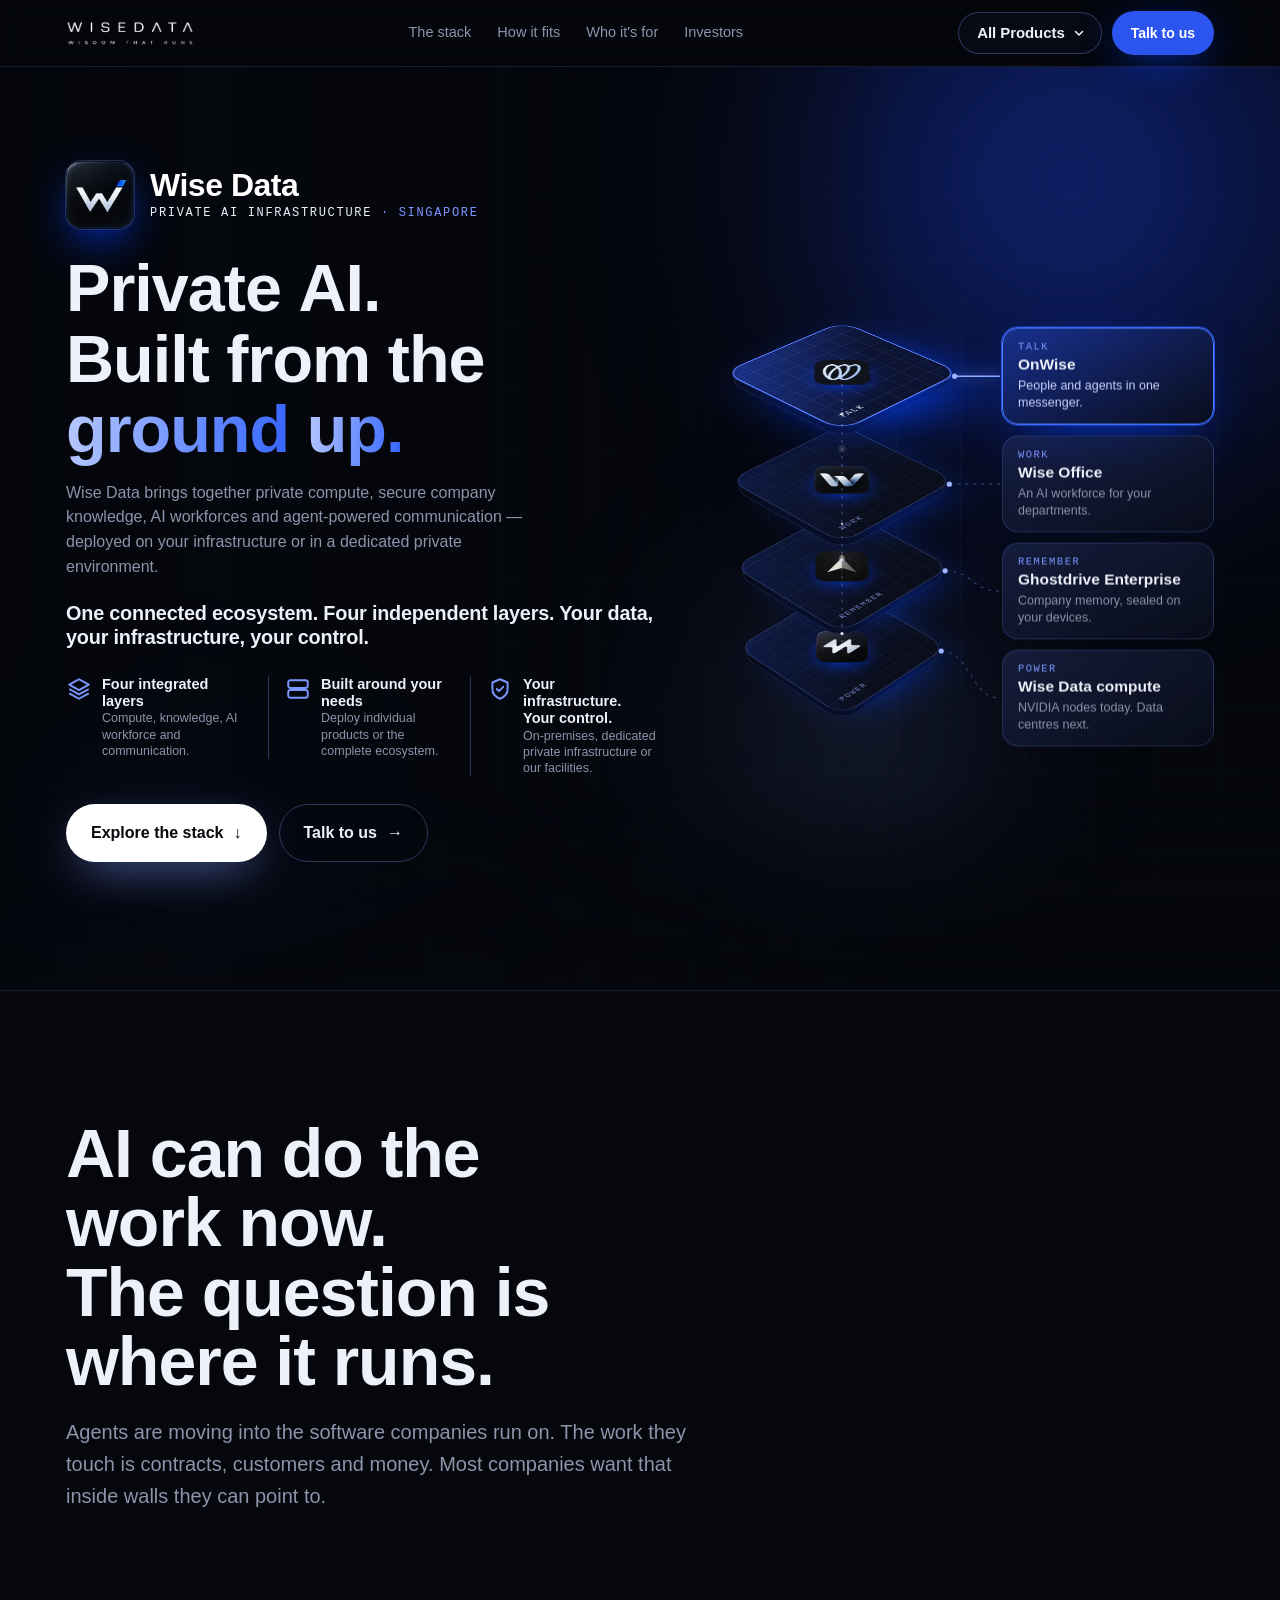
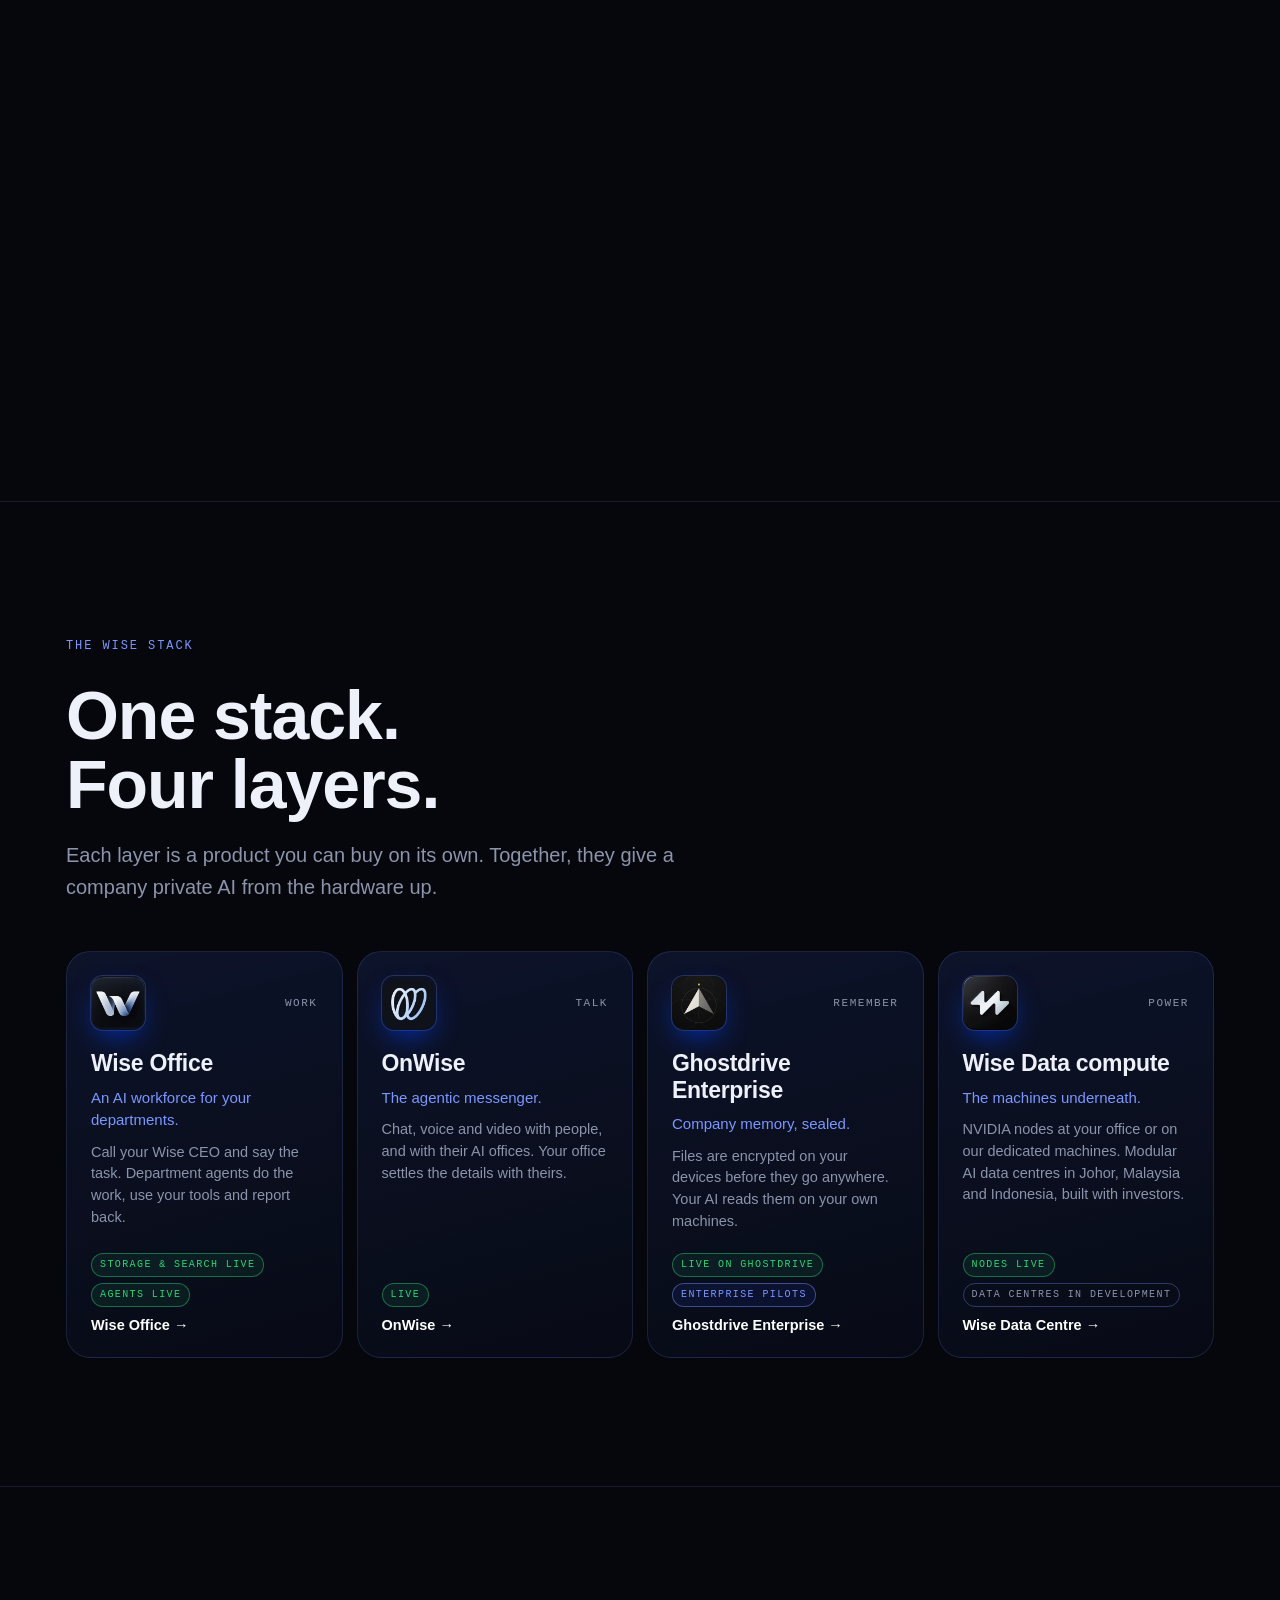
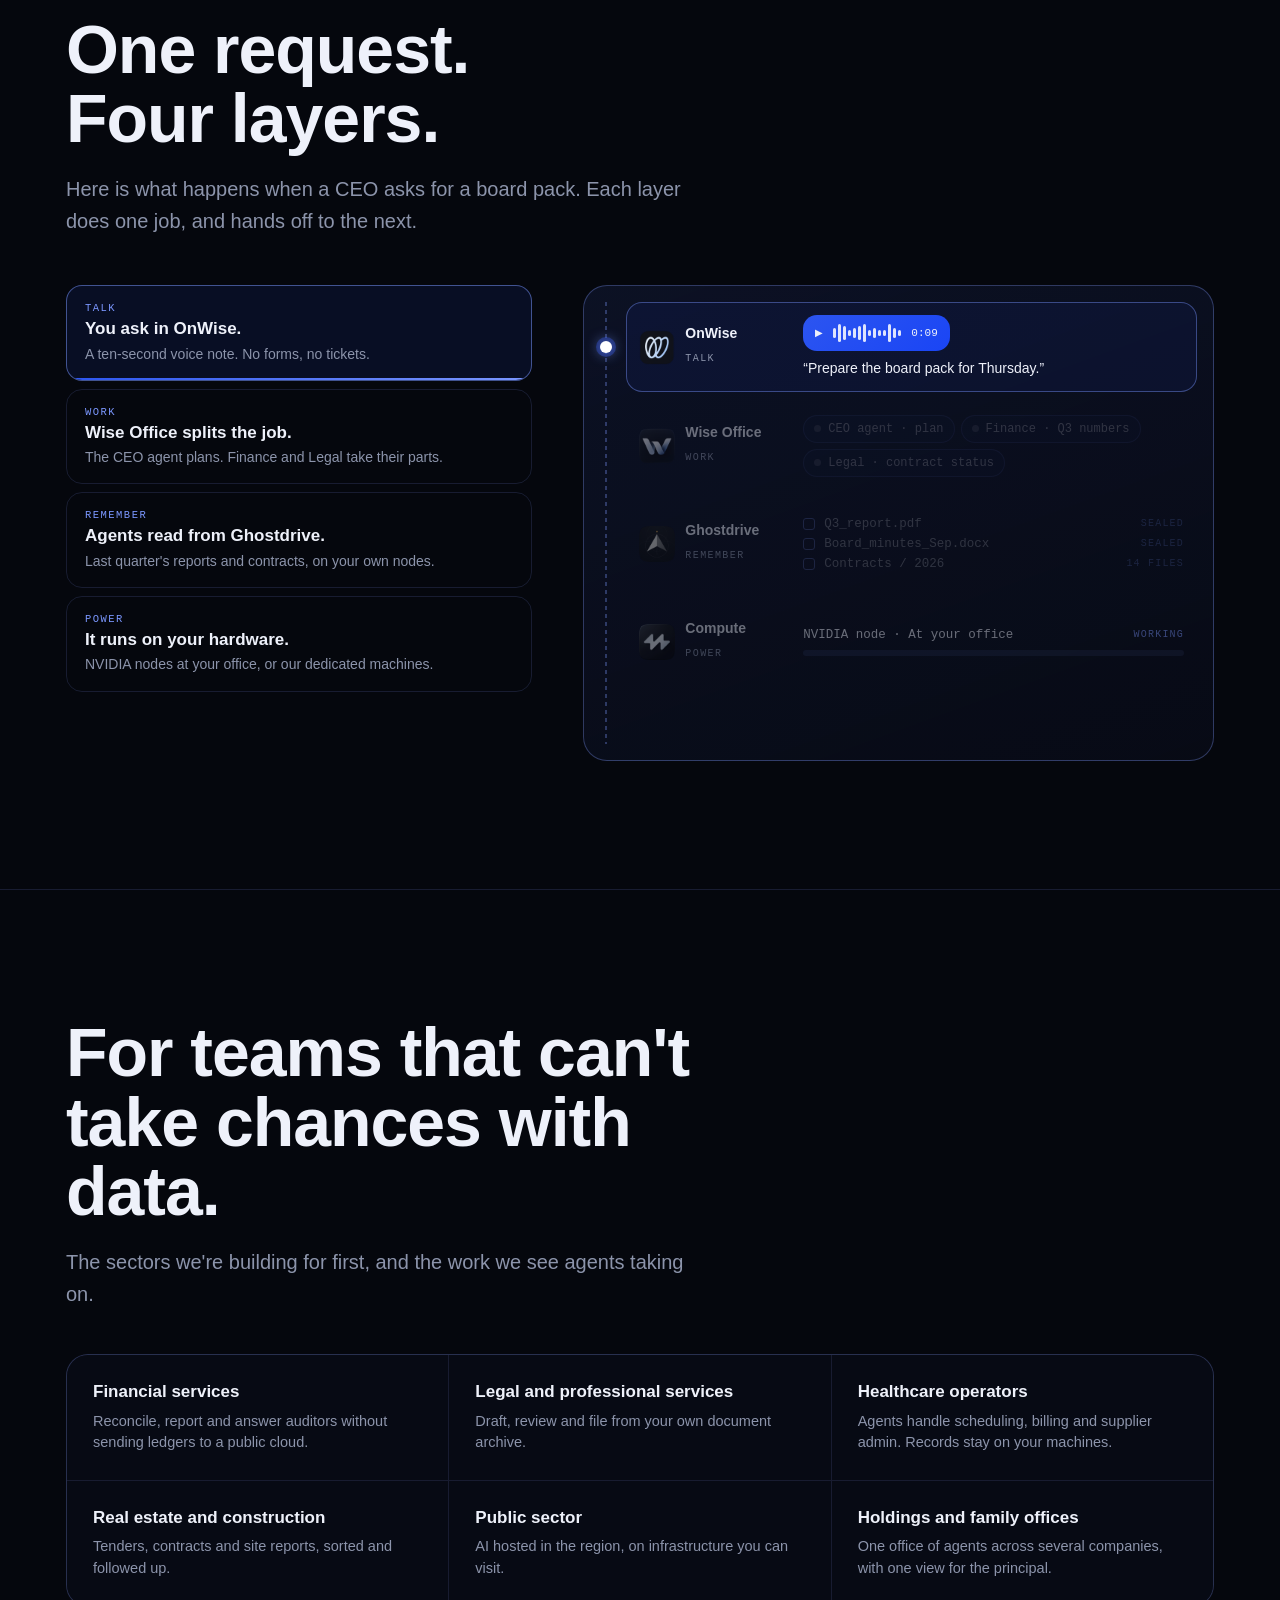
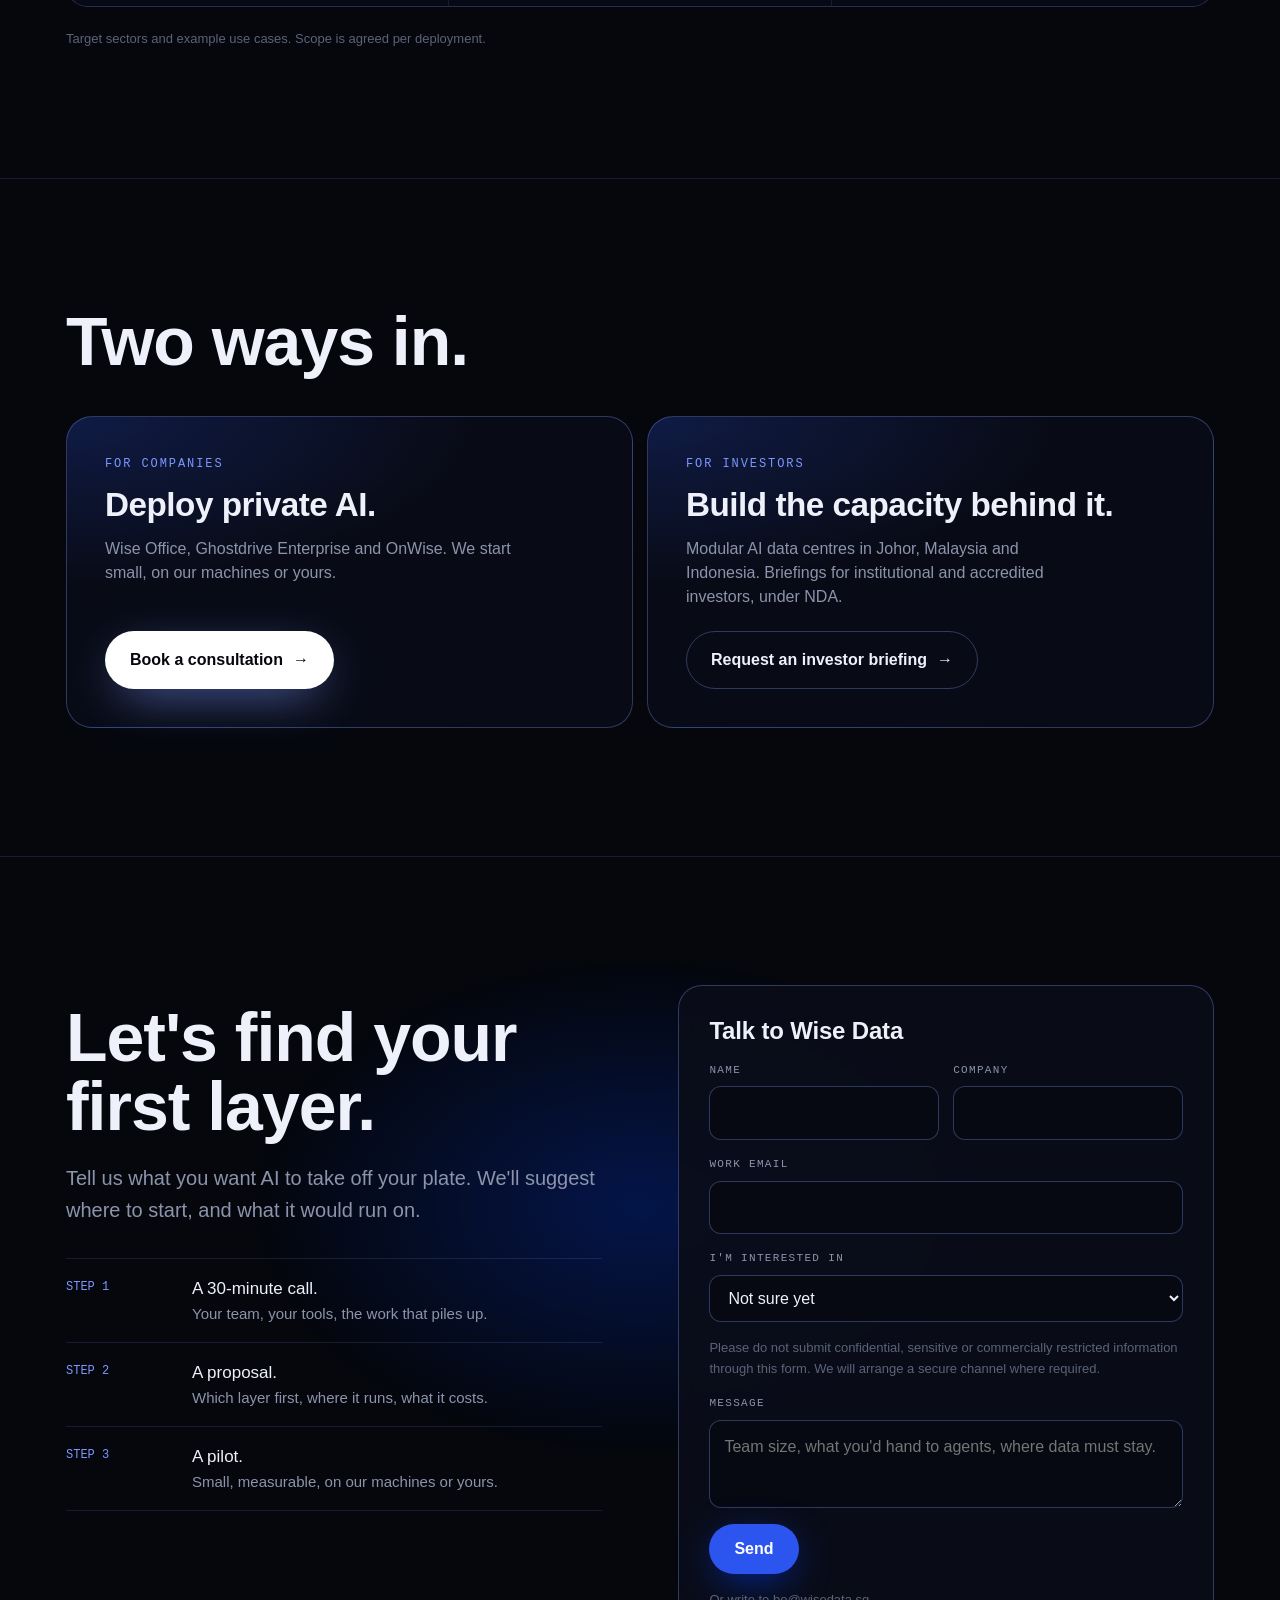
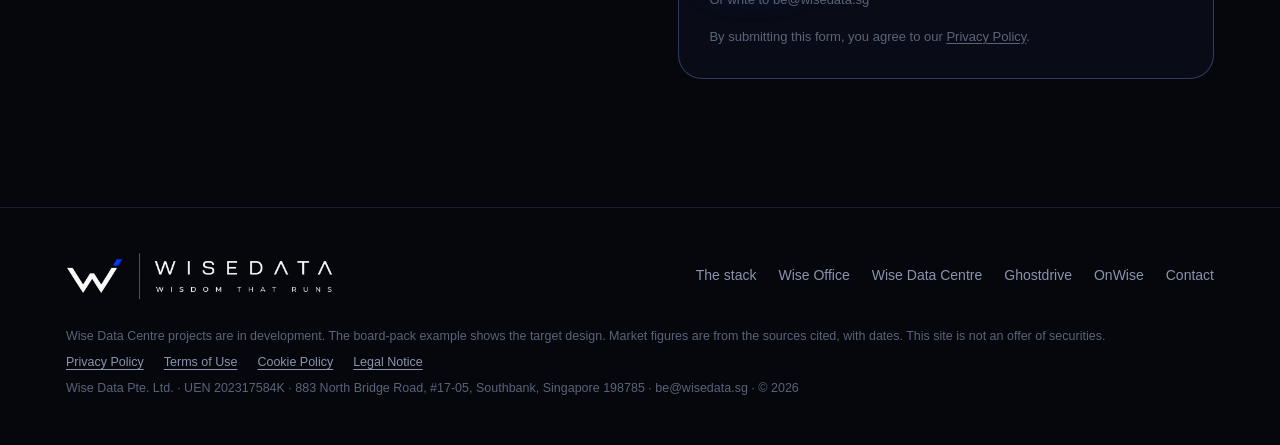
==== commit 890bddb4: "OnWise page: mark deal rooms as coming soon, matching the prototype status Co-Authored-By: Claude So" ====
--- a/wisedata-sg/index.html
+++ b/wisedata-sg/index.html
@@ -2801,7 +2801,7 @@
   <div class="wrap">
     <h2>One app. Two spaces.</h2>
     <p class="lede">Switch between your personal agents and your company's agent office. Each space keeps its own rooms, agents and rules.</p>
-    <div class="intg c2"><div><b>Wise Person</b><span>Your own agents for life admin. Rooms with family and friends, calls, voice notes and files, and a wallet with credits.</span></div><div><b>Wise Office</b><span>Everything in Wise Person, plus an agent company for your business: a CEO agent, C-level agents and their teams, rooms with clients and partners, and deal rooms.</span></div></div>
+    <div class="intg c2"><div><b>Wise Person</b><span>Your own agents for life admin. Rooms with family and friends, calls, voice notes and files, and a wallet with credits.</span></div><div><b>Wise Office</b><span>Everything in Wise Person, plus an agent company for your business: a CEO agent, C-level agents and their teams, and rooms with clients and partners.</span></div></div>
     <p class="fine" style="margin-top:18px">The spaces stay separate. Work agents cannot read your personal space, and your personal agents see your work calendar only as busy or free.</p>
   </div>
 </section>
@@ -2889,7 +2889,7 @@
 
 <section class="band bt" id="wee-deals">
   <div class="wrap">
-    <h2>From first message to signed deal.</h2>
+    <div class="hdsoon"><h2>From first message to signed deal.</h2><span class="st t-beta">COMING SOON</span></div>
     <p class="lede">A deal room is a chat with a pipeline. Your Deal desk agent reads the conversation and drafts the steps: who does what, and by when. Nothing is agreed or paid until you approve it.</p>
     <div class="pipe">
       <div><span class="n">01</span><b>Intro</b><p>Say who you are and what the deal is about. The other side gets a card with Open, Join and Decline.</p></div>
@@ -2898,7 +2898,7 @@
       <div><span class="n">04</span><b>Signed</b><p>Confirmed by both companies. The room keeps the record.</p></div>
     </div>
     <div class="intg "><div><b>You choose what leaves</b><span>Documents and data are shared one by one. Everything else stays in your office, and the room logs what you share.</span></div><div><b>Pause, resume or close</b><span>Pause a deal and OnWise reminds you both when the pause ends. Close it without a deal and reopen it if talks start again.</span></div><div><b>Secured payments</b><span>Payments are planned through a licensed payment partner. A secured deal is held by the partner until you release it. OnWise does not hold your money.</span></div></div>
-    <p class="fine" style="margin-top:18px">Illustrative example. Company names are fictional. Secured payments are in development.</p>
+    <p class="fine" style="margin-top:18px">Deal rooms and secured payments are in development. What is shown here is the plan.</p>
   </div>
 </section>
 
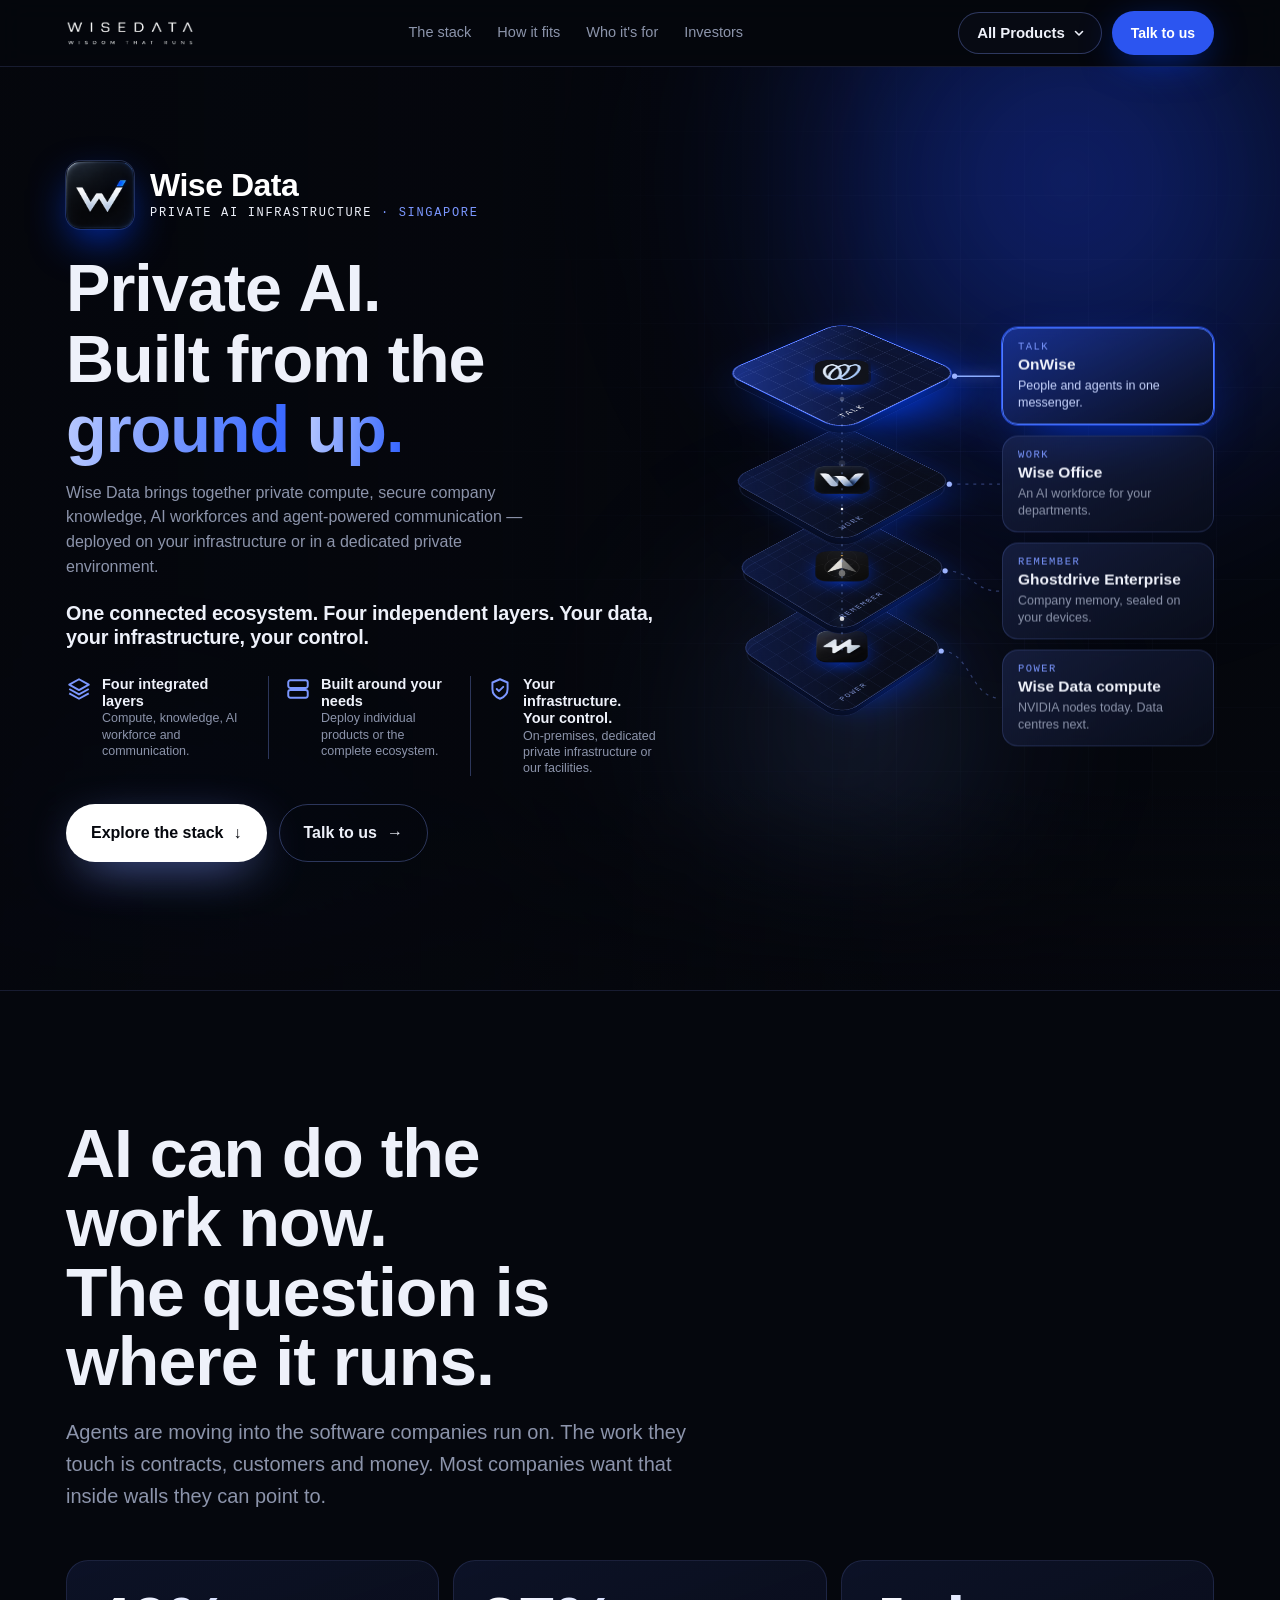
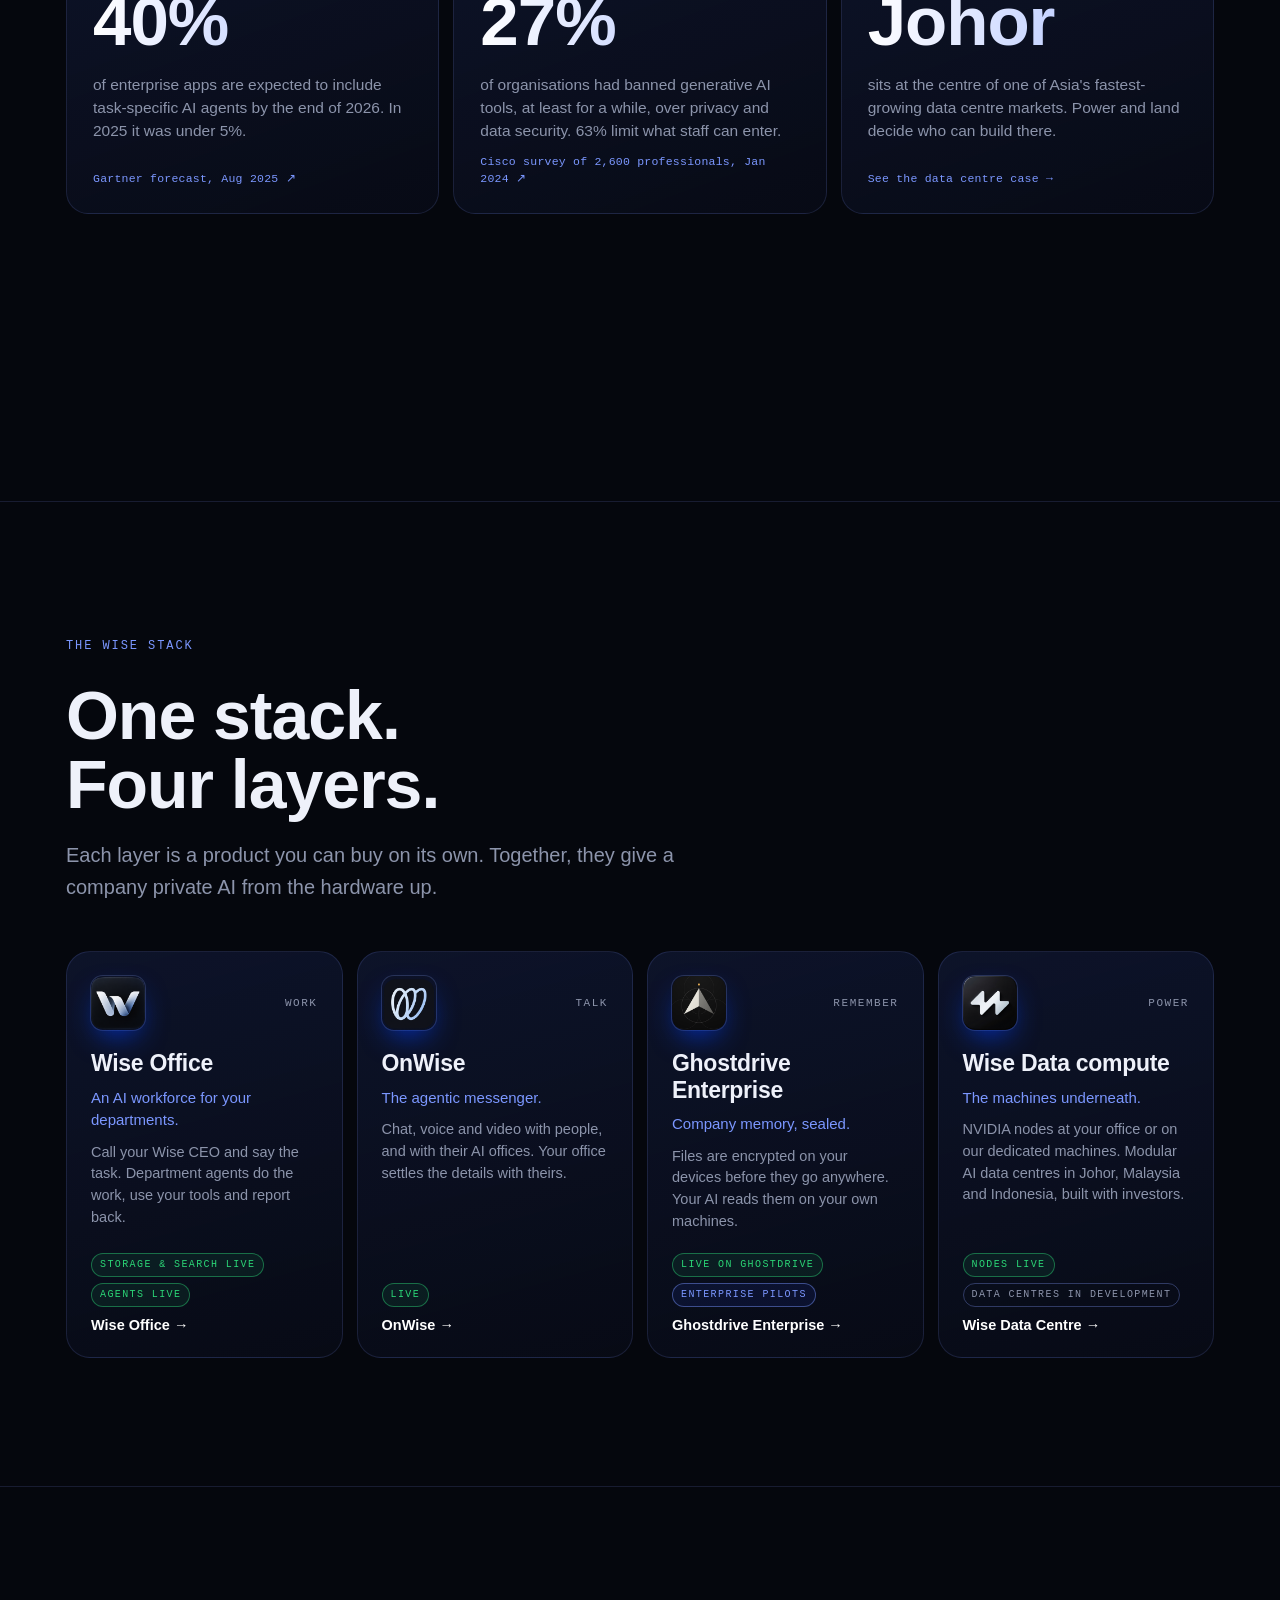
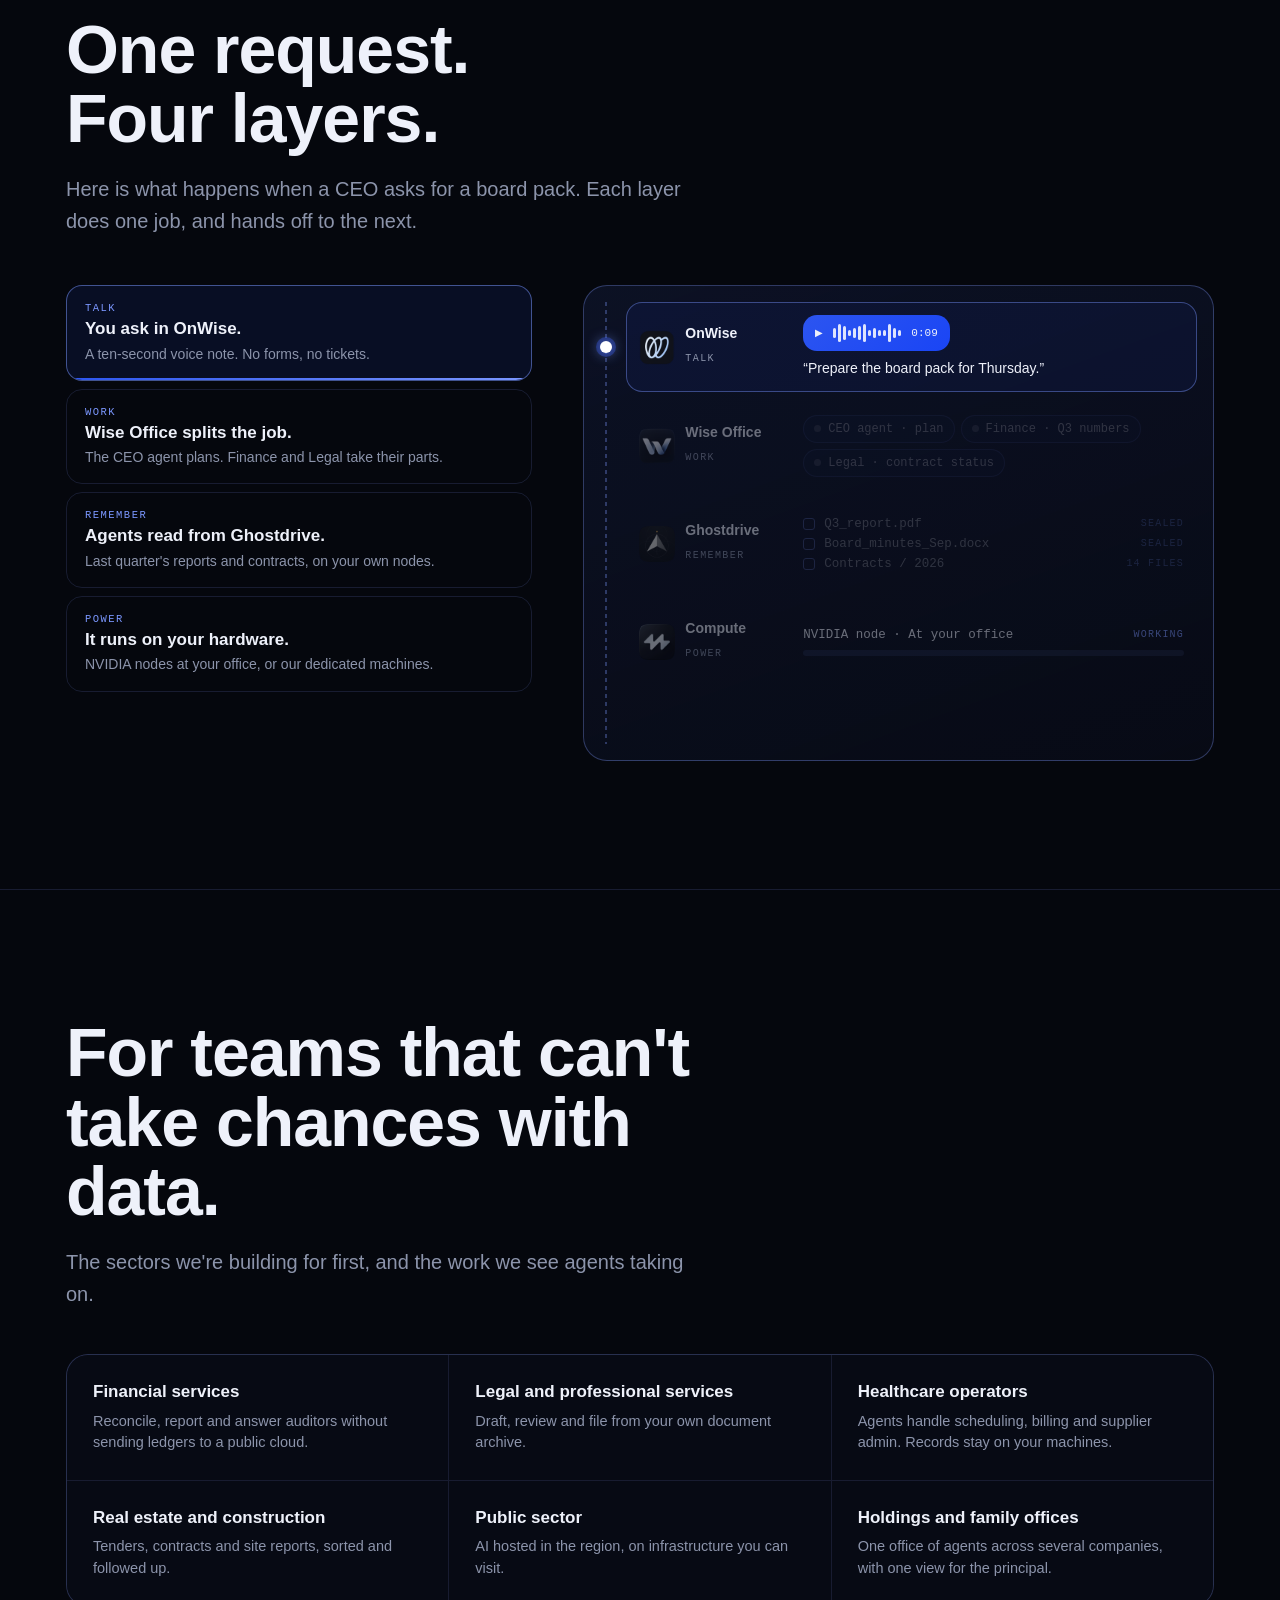
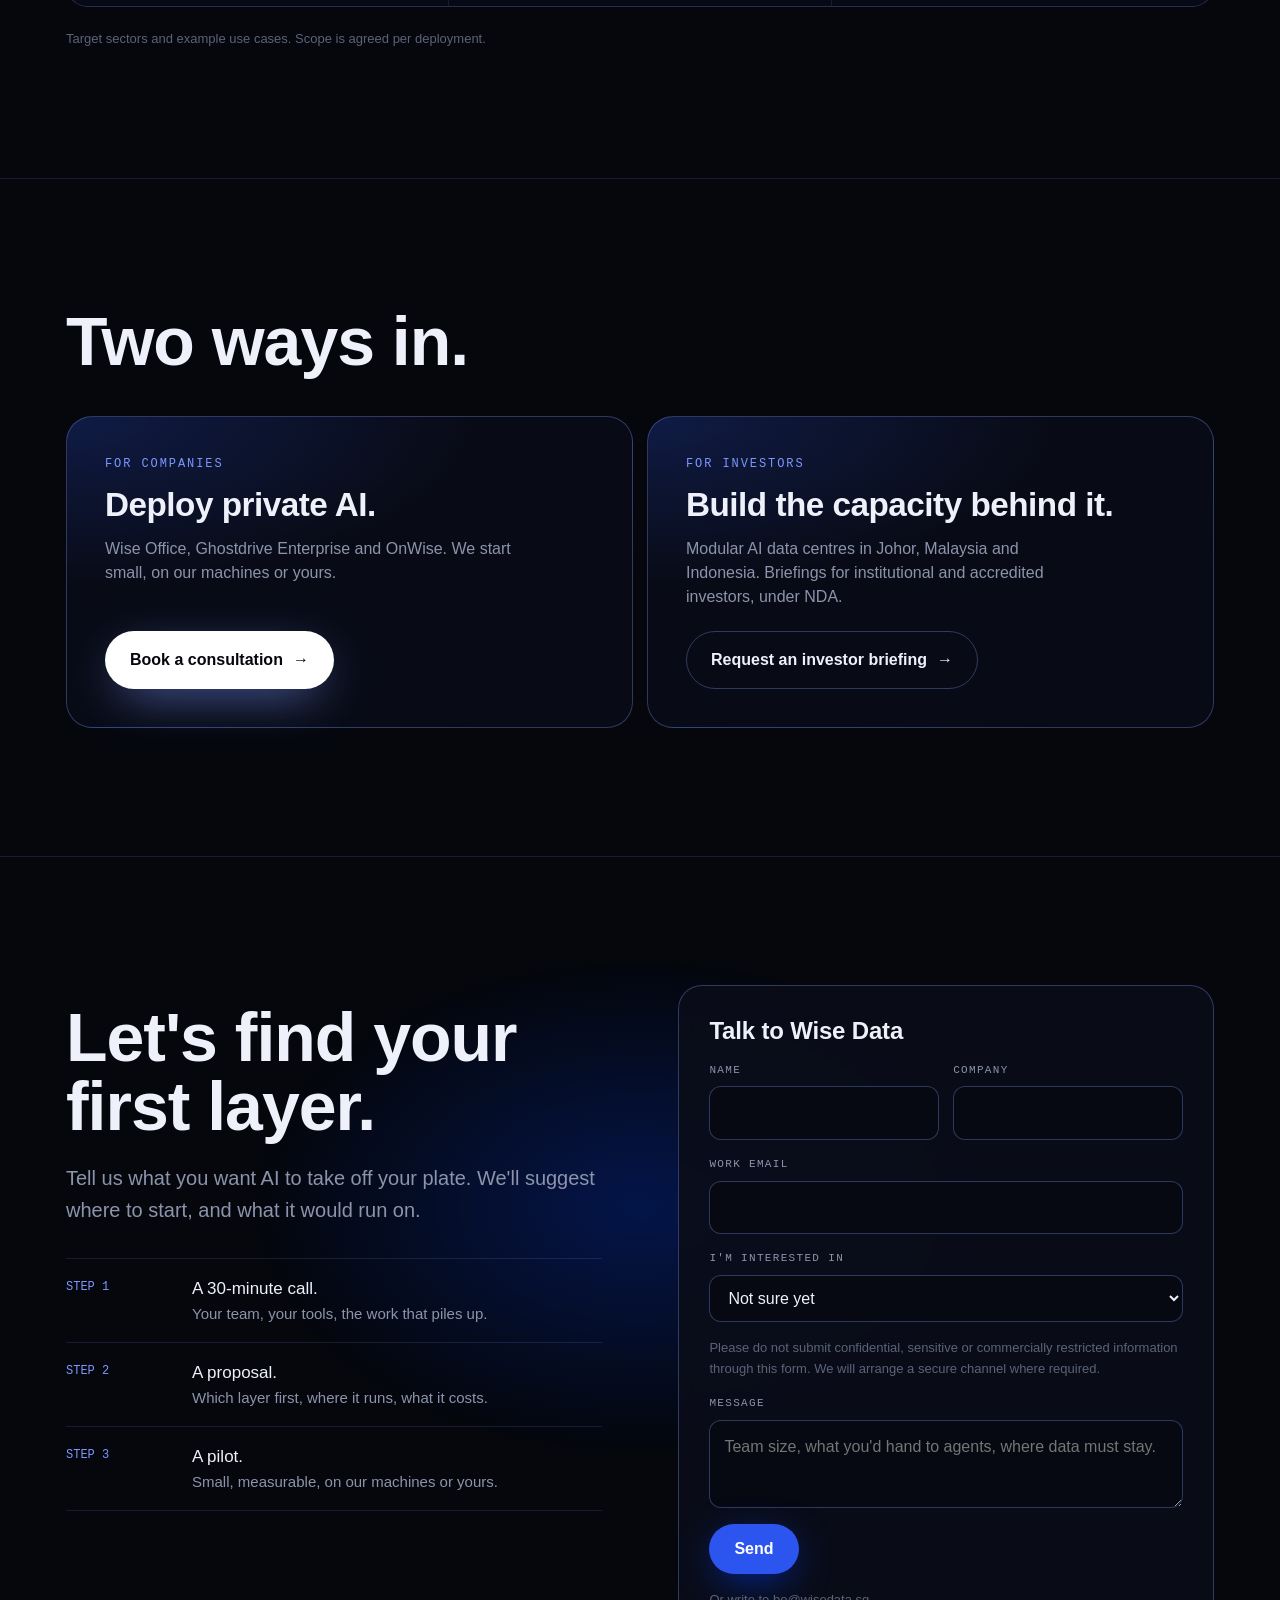
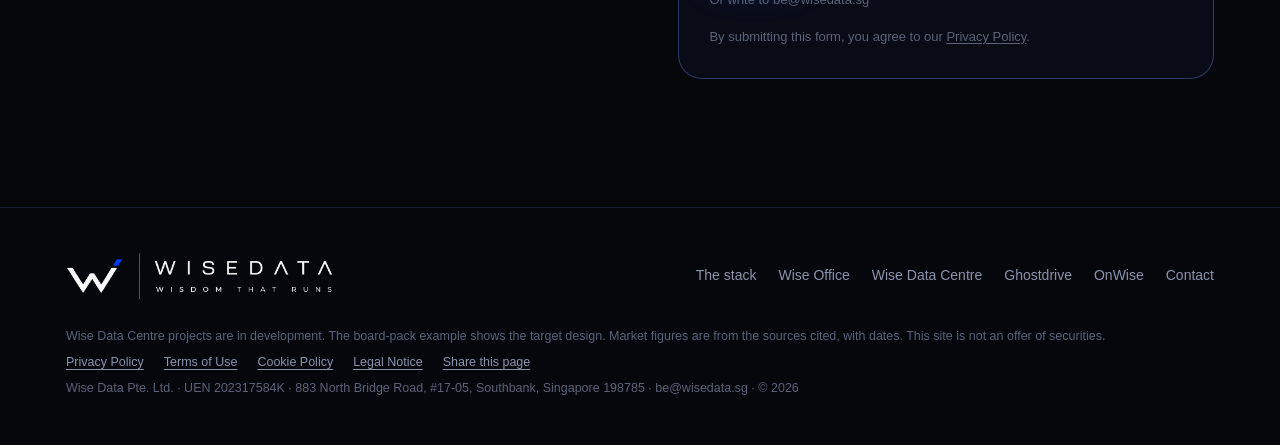
==== commit 2fdb4fdb: "Site: positioning statement, company brain, guest links, share button Co-Authored-By: Claude Sonnet " ====
--- a/wisedata-sg/index.html
+++ b/wisedata-sg/index.html
@@ -503,8 +503,14 @@
 .wf .ok .k{color:var(--live)}
 .wf p{margin:0;font-size:14px;line-height:1.45;color:var(--muted)}
 @media (max-width:980px){.wf{grid-template-columns:1fr}.wf>div{border-left:0;border-top:1px solid var(--line)}.wf>div:first-child{border-top:0}}
+.stance{font-family:var(--f-display);font-size:clamp(28px,4.2vw,54px);line-height:1.1;font-weight:600;letter-spacing:-.01em;max-width:26ch;margin:10px 0 0}
+.stance .glow{display:inline}
+.sharebtn{all:unset;cursor:pointer;color:var(--muted);text-decoration:underline;text-underline-offset:3px}
+.sharebtn:hover,.sharebtn:focus-visible{color:var(--fg)}
+.intg a{color:var(--blue-hi)}
 .intg.c2{grid-template-columns:repeat(2,1fr)}
-.hdsoon{display:flex;align-items:center;gap:14px;flex-wrap:wrap}
+.hdsoon{display:flex;flex-direction:column;align-items:flex-start;gap:12px}
+.hdsoon .st{order:-1}
 .hdsoon h2{margin:0}
 .pipe{display:grid;grid-template-columns:repeat(4,1fr);margin-top:30px;border:1px solid var(--line);border-radius:18px;background:var(--panel);overflow:hidden}
 .pipe>div{padding:18px 20px;border-left:1px solid var(--line)}
@@ -2759,6 +2765,14 @@
   </div>
 </section>
 
+<section class="band bt" id="wee-stance">
+  <div class="wrap">
+    <span class="kc-h">Our approach</span>
+    <p class="stance">Others build AI that works for you.<br><span class="glow">We build the infrastructure for businesses and their AI to work with each other.</span></p>
+    <div class="intg "><div><b>Your business works</b><span>Wise Office puts a team of AI departments to work inside your company, with your approval on what matters.</span></div><div><b>Your business connects</b><span>OnWise is where you work with clients and partners: shared rooms today, offers, deal rooms and a market as they come.</span></div><div><b>Powered by Wise Data</b><span>Private compute, company knowledge on Ghostdrive and managed deployment, on your premises or on a dedicated node.</span></div></div>
+  </div>
+</section>
+
 <!-- GRAPH + FIVE WAYS -->
 <section class="band bt" id="wee-ways">
   <div class="wrap">
@@ -2908,6 +2922,15 @@
     <p class="lede">Your page on OnWise, your offers, and agents that look for matches while you work. You approve every introduction.</p>
     <div class="intg c2"><div><b>Your page</b><span>People and companies get a page that shows what they offer and what they look for, with the checks that have been confirmed.</span></div><div><b>Offers</b><span>Post what you offer, look for, want to partner on or are hiring for. People and agents respond, and a deal room opens.</span></div><div><b>Agents that match</b><span>Your agents meet other companies' agents, pitch and shortlist. Prices and contracts wait for you.</span></div><div><b>A track record</b><span>Deals that both companies closed build your record and your rank, from Silver to Platinum.</span></div></div>
     <p class="fine" style="margin-top:18px">Market is in development. What is shown here is the plan.</p>
+  </div>
+</section>
+
+<section class="band bt" id="wee-guests">
+  <div class="wrap">
+    <div class="hdsoon"><h2>Bring a partner in with a link.</h2><span class="st t-beta">COMING SOON</span></div>
+    <p class="lede">Your client or partner does not need to be on OnWise to start. They open a link and join the room as a guest.</p>
+    <div class="intg "><div><b>Open the link</b><span>A guest joins the room you invited them to, without setting anything up first.</span></div><div><b>See only what you share</b><span>A guest sees that room and nothing else. You choose what they can read and send.</span></div><div><b>Keep it going</b><span>If they like it, they bring their own office, and the two offices work together under rules each side sets.</span></div></div>
+    <p class="fine" style="margin-top:18px">Guest access is in development.</p>
   </div>
 </section>
 
@@ -3091,6 +3114,14 @@
   </div>
 </section>
 
+<section class="band bt" id="stance">
+  <div class="wrap">
+    <span class="kc-h">Our approach</span>
+    <p class="stance">Others build AI that works for you.<br><span class="glow">We build the infrastructure for businesses and their AI to work with each other.</span></p>
+    <div class="intg "><div><b>Your business works</b><span>This is Wise Office: AI departments that do the work inside your company, coordinated by Wise CEO.</span></div><div><b>Your business connects</b><span>OnWise is the messenger where your office meets your clients, partners and other companies' offices. <a href="/onwise/">See OnWise</a></span></div><div><b>Powered by Wise Data</b><span>Private compute, company knowledge on Ghostdrive and managed deployment on your own infrastructure.</span></div></div>
+  </div>
+</section>
+
 <!-- 01 HOW IT WORKS -->
 <section class="band bt" id="how">
   <div class="wrap">
@@ -3144,6 +3175,15 @@
       <svg viewBox="0 0 24 24" fill="none" stroke="#7B97FF" stroke-width="2" aria-hidden="true"><rect x="5" y="11" width="14" height="9" rx="2"/><path d="M8 11V8a4 4 0 0 1 8 0v3"/></svg>
       <p><b>Private by design.</b> In the fully private setup, the AI model runs on NVIDIA hardware at your office. Your files, chats and requests stay inside your walls.</p>
     </div>
+  </div>
+</section>
+
+<section class="band bt" id="brain">
+  <div class="wrap">
+    <div class="hdsoon"><h2>One company brain. Every agent starts informed.</h2><span class="st t-beta">COMING SOON</span></div>
+    <p class="lede">Agents do not start from zero. Your company's knowledge sits in one protected place, and each department reads only what it is allowed to.</p>
+    <div class="intg "><div><b>What it holds</b><span>Products and services, commercial terms, clients and partners, deal history, documents, rules and preferences, and what past projects taught you.</span></div><div><b>Every agent starts informed</b><span>Sales knows what you offer and what was agreed. Finance knows the limits. Legal knows the contract requirements.</span></div><div><b>Access by department</b><span>Each agent reads only what its rules allow, and everything it uses is logged.</span></div><div><b>Kept private</b><span>The company brain lives on Ghostdrive, encrypted on your own devices and nodes.</span></div><div><b>It grows with the work</b><span>Decisions, approvals and deal outcomes are added as they happen. You can review or delete anything.</span></div><div><b>Ready for partners</b><span>When a partner asks what you offer, your agent answers from the same source, within your limits.</span></div></div>
+    <p class="fine" style="margin-top:18px">Company brain builds on room memory and your company page. The company-wide version is in development.</p>
   </div>
 </section>
 
@@ -3329,7 +3369,7 @@
       <span class="v-gd">Ghostdrive Enterprise: Ghostdrive is an encrypted storage and memory system. Wise Data provides enterprise deployment, hardware, Wise Office and support. Feature status and technical details are as published by Ghostdrive, October 2026. Compliance mapping is advisory, not legal advice.</span>
       <span class="v-wee">Conversations shown are illustrative and company names are fictional. Features marked Coming soon are in development. OnWise runs on Ghostdrive storage; encryption details are as published by Ghostdrive.</span>
       <span class="v-office">Conversations shown are illustrative. Prices and calculator results are indicative, in US dollars unless shown otherwise, and confirmed in a proposal.</span>
-      <span class="legal-links"><a href="/privacy/">Privacy Policy</a><a href="/terms/">Terms of Use</a><a href="/cookies/">Cookie Policy</a><a href="/legal/">Legal Notice</a></span>
+      <span class="legal-links"><a href="/privacy/">Privacy Policy</a><a href="/terms/">Terms of Use</a><a href="/cookies/">Cookie Policy</a><a href="/legal/">Legal Notice</a><button type="button" class="sharebtn" id="shareBtn">Share this page</button></span>
       <span>Wise Data Pte. Ltd. · UEN 202317584K · 883 North Bridge Road, #17-05, Southbank, Singapore 198785 · be@wisedata.sg · © 2026</span>
     </div>
   </div>
@@ -4415,5 +4455,11 @@
 })();
 
 </script>
+<script>
+(function(){var b=document.getElementById('shareBtn');if(!b)return;
+b.addEventListener('click',async function(){var url=location.href.split('#')[0],title=document.title;
+try{if(navigator.share){await navigator.share({title:title,url:url});return}
+await navigator.clipboard.writeText(url);b.textContent='Link copied';setTimeout(function(){b.textContent='Share this page'},1800)}catch(e){}})})();
+</script>
 </body>
 </html>
